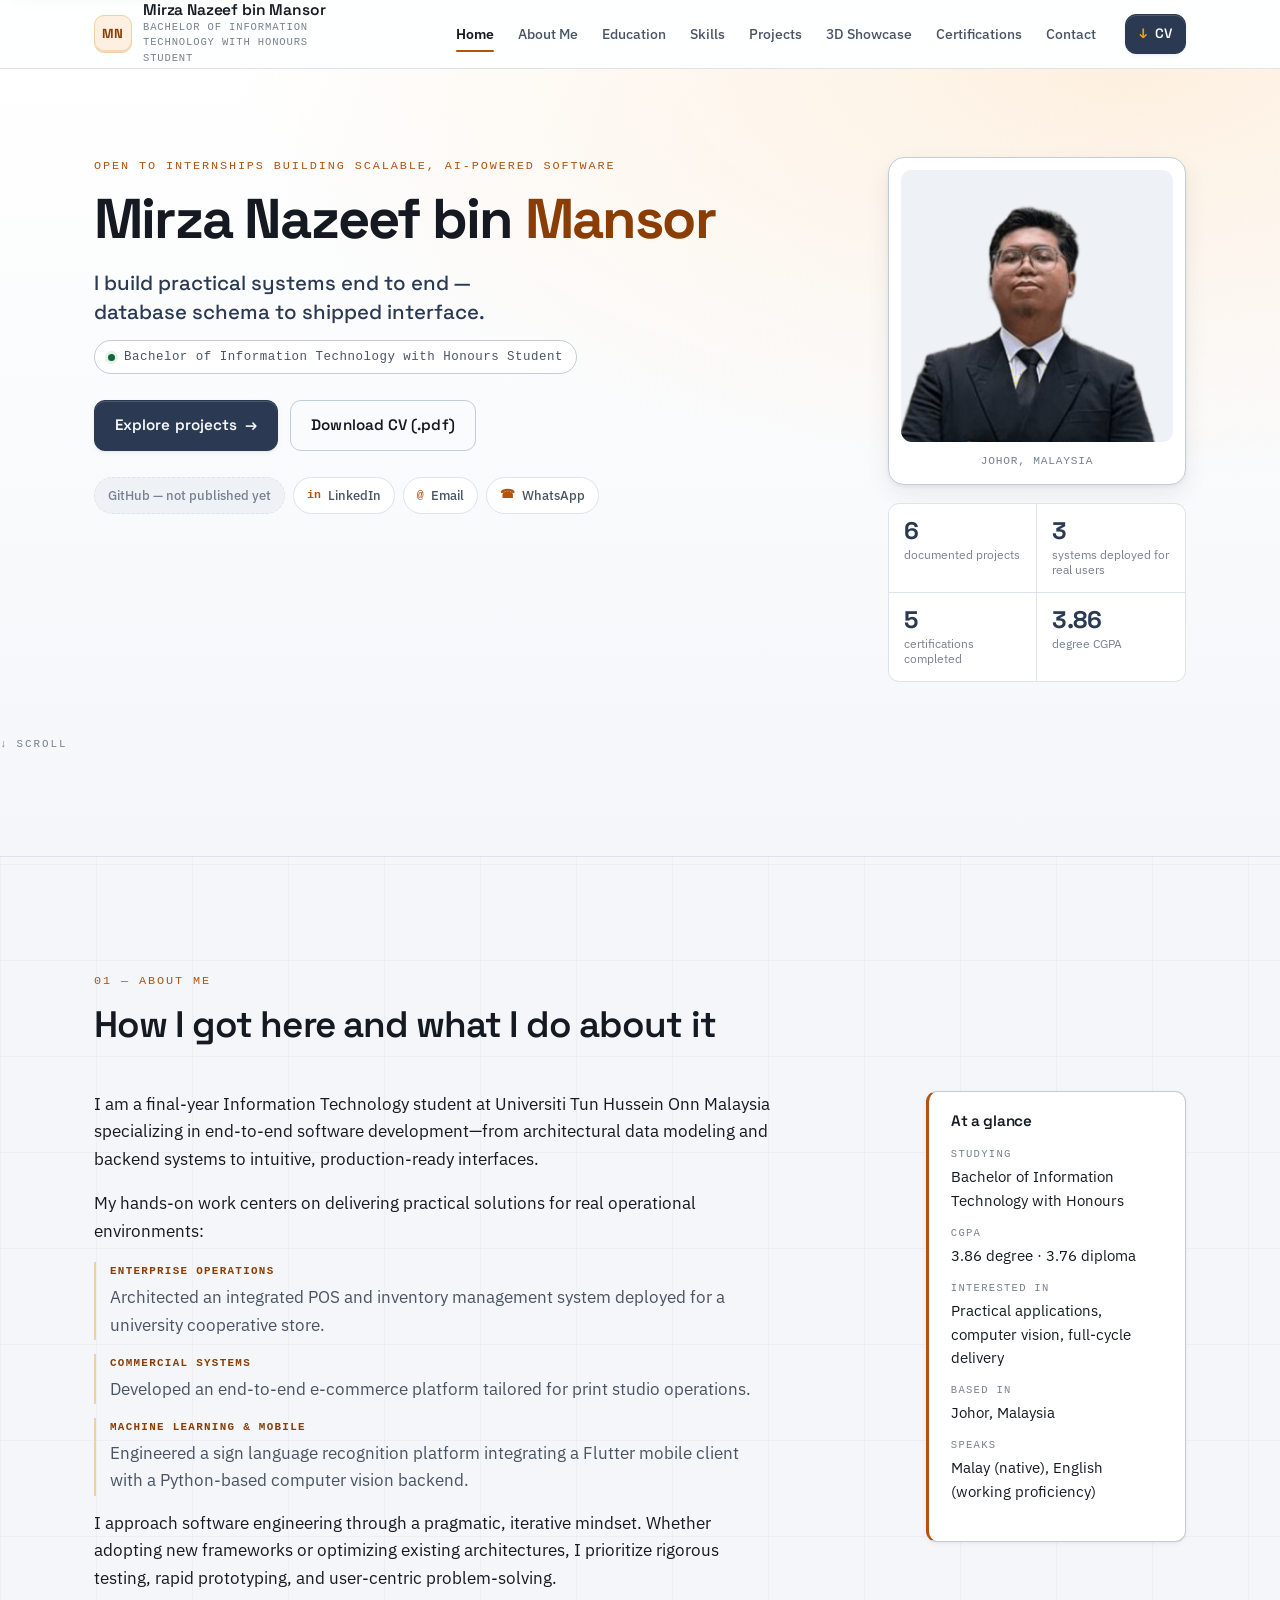
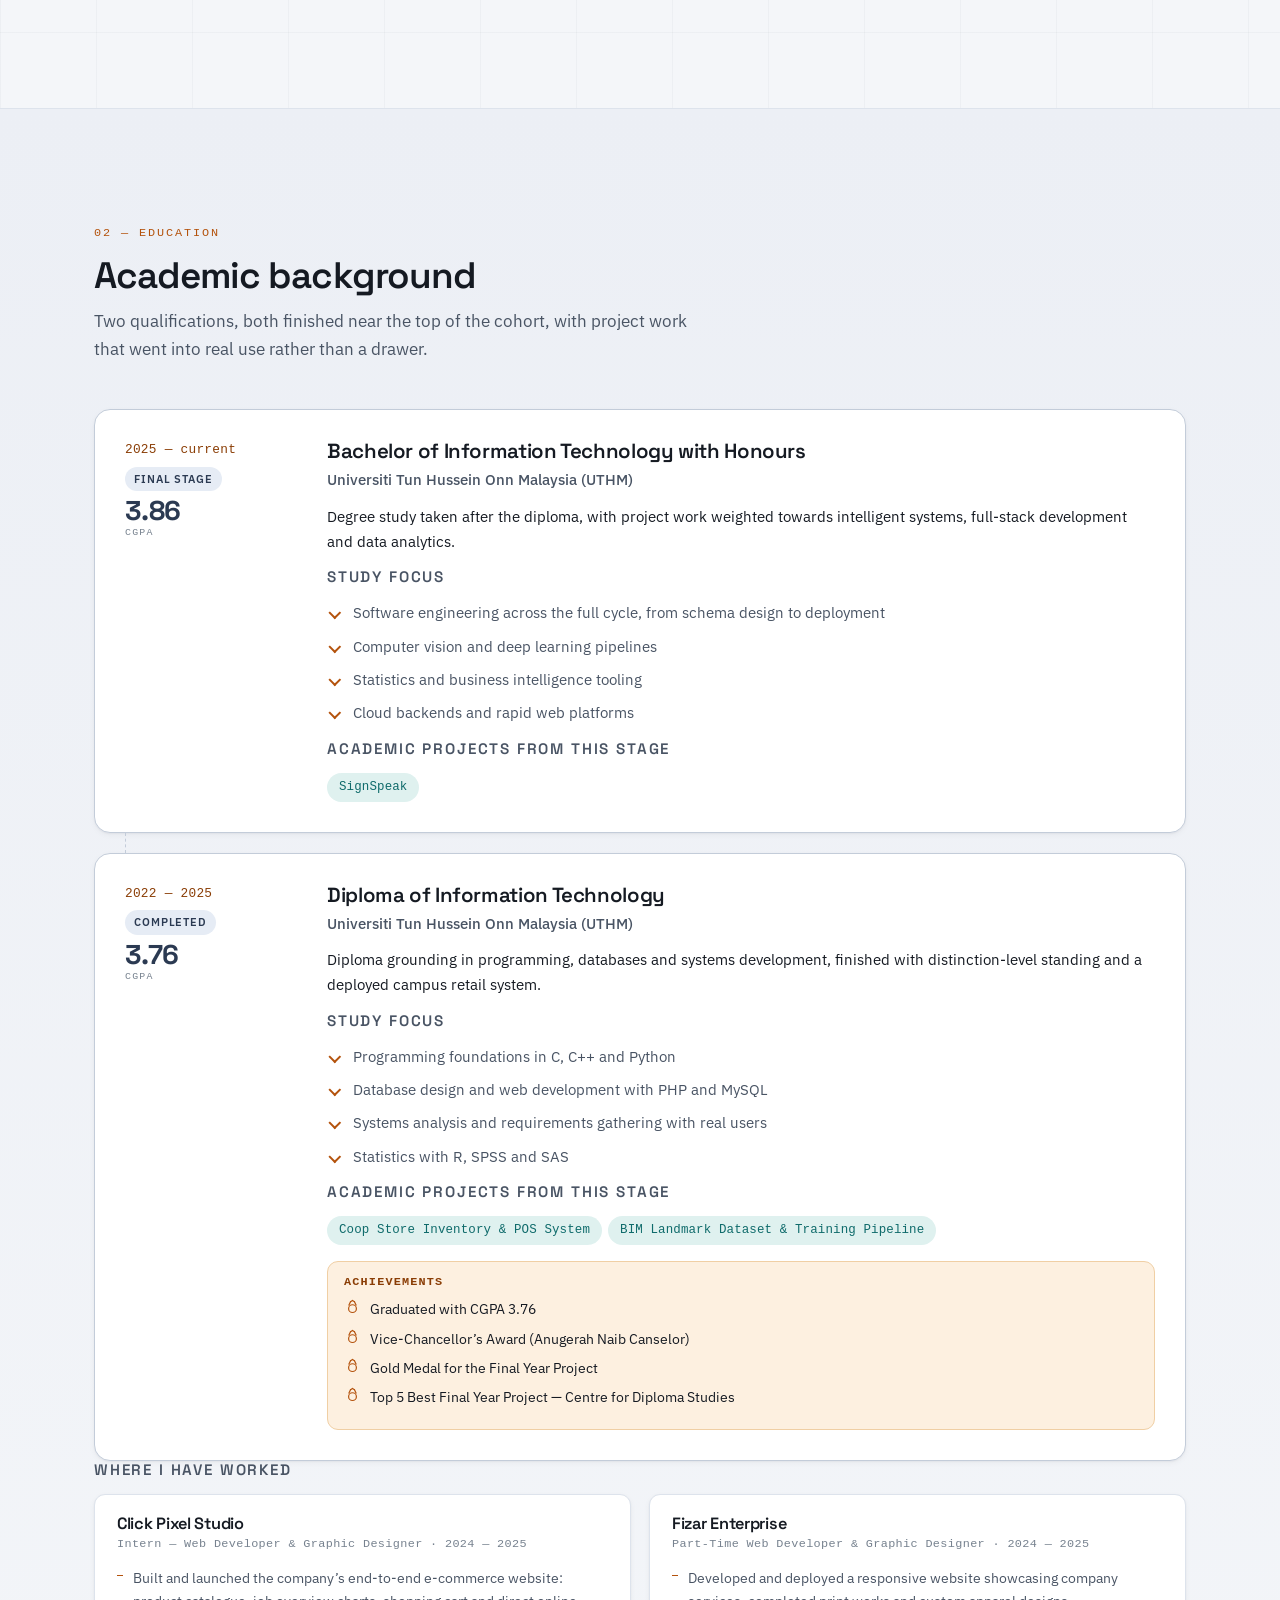
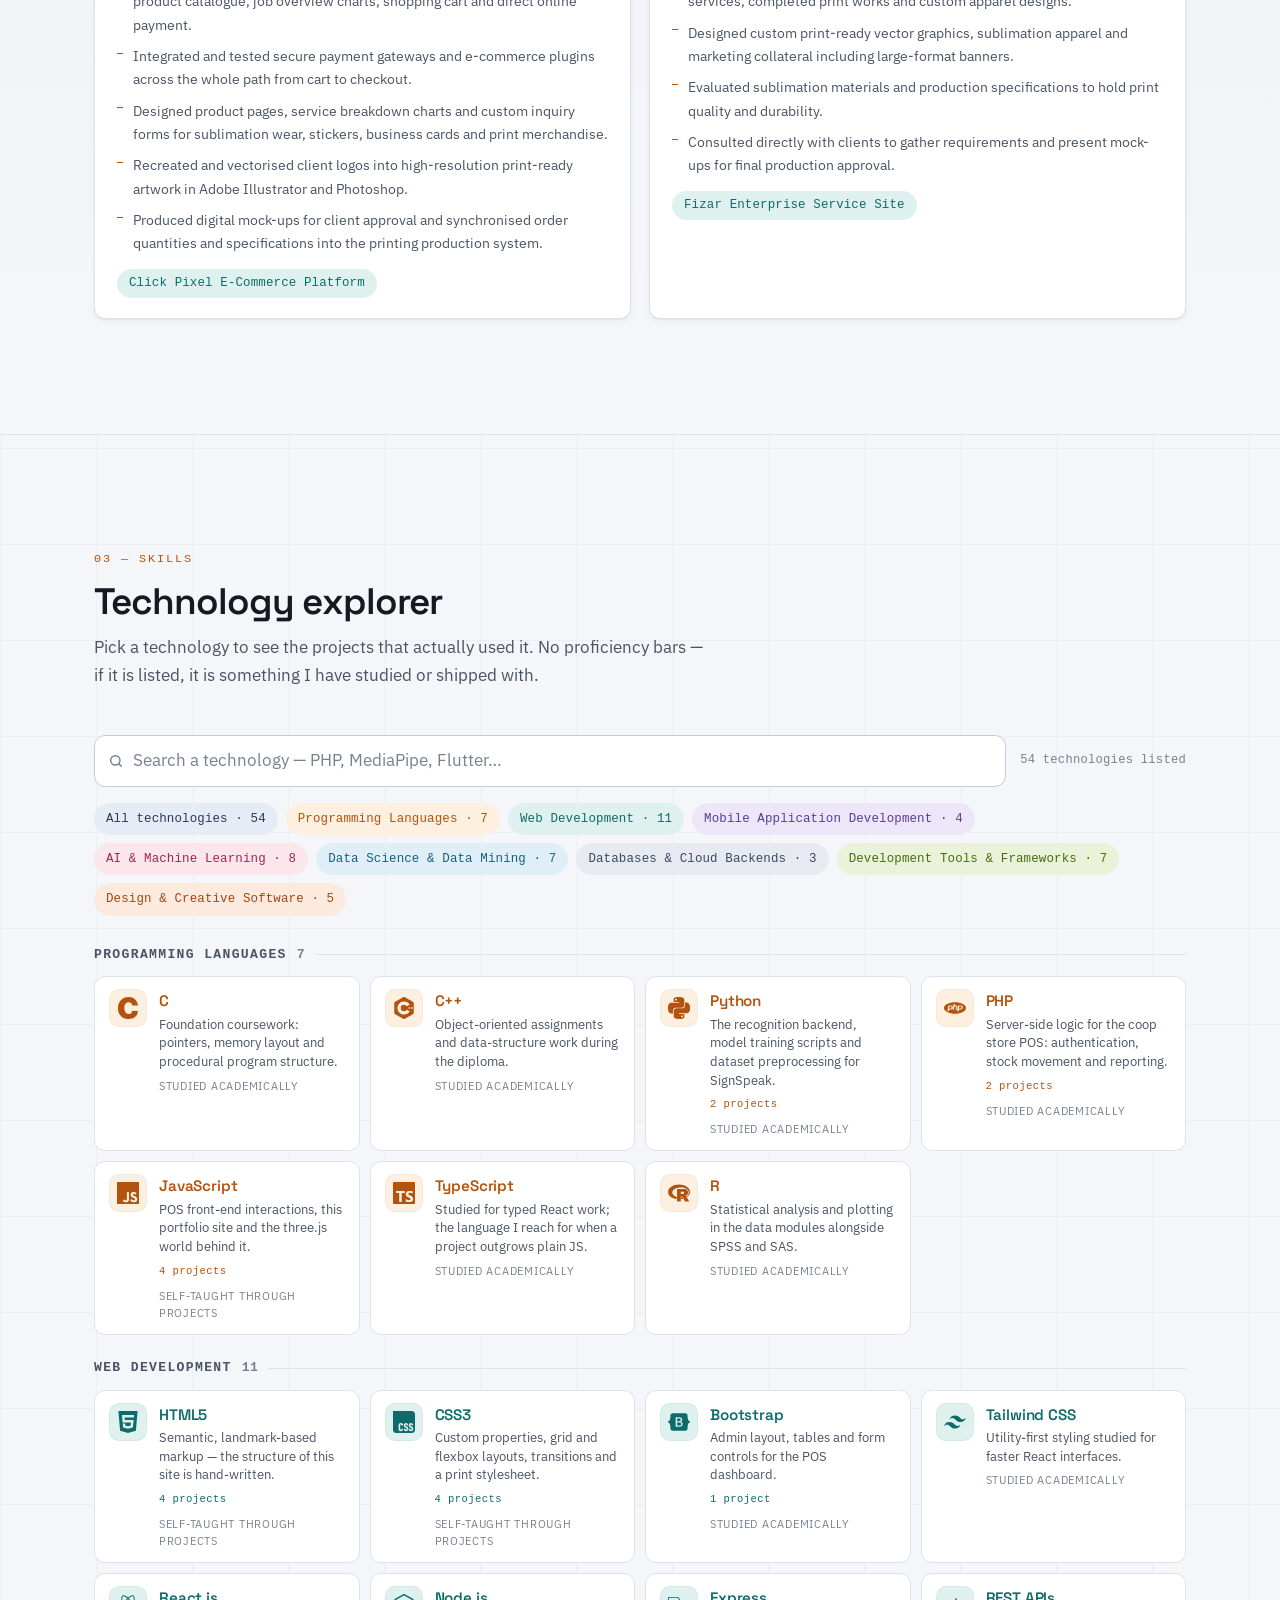
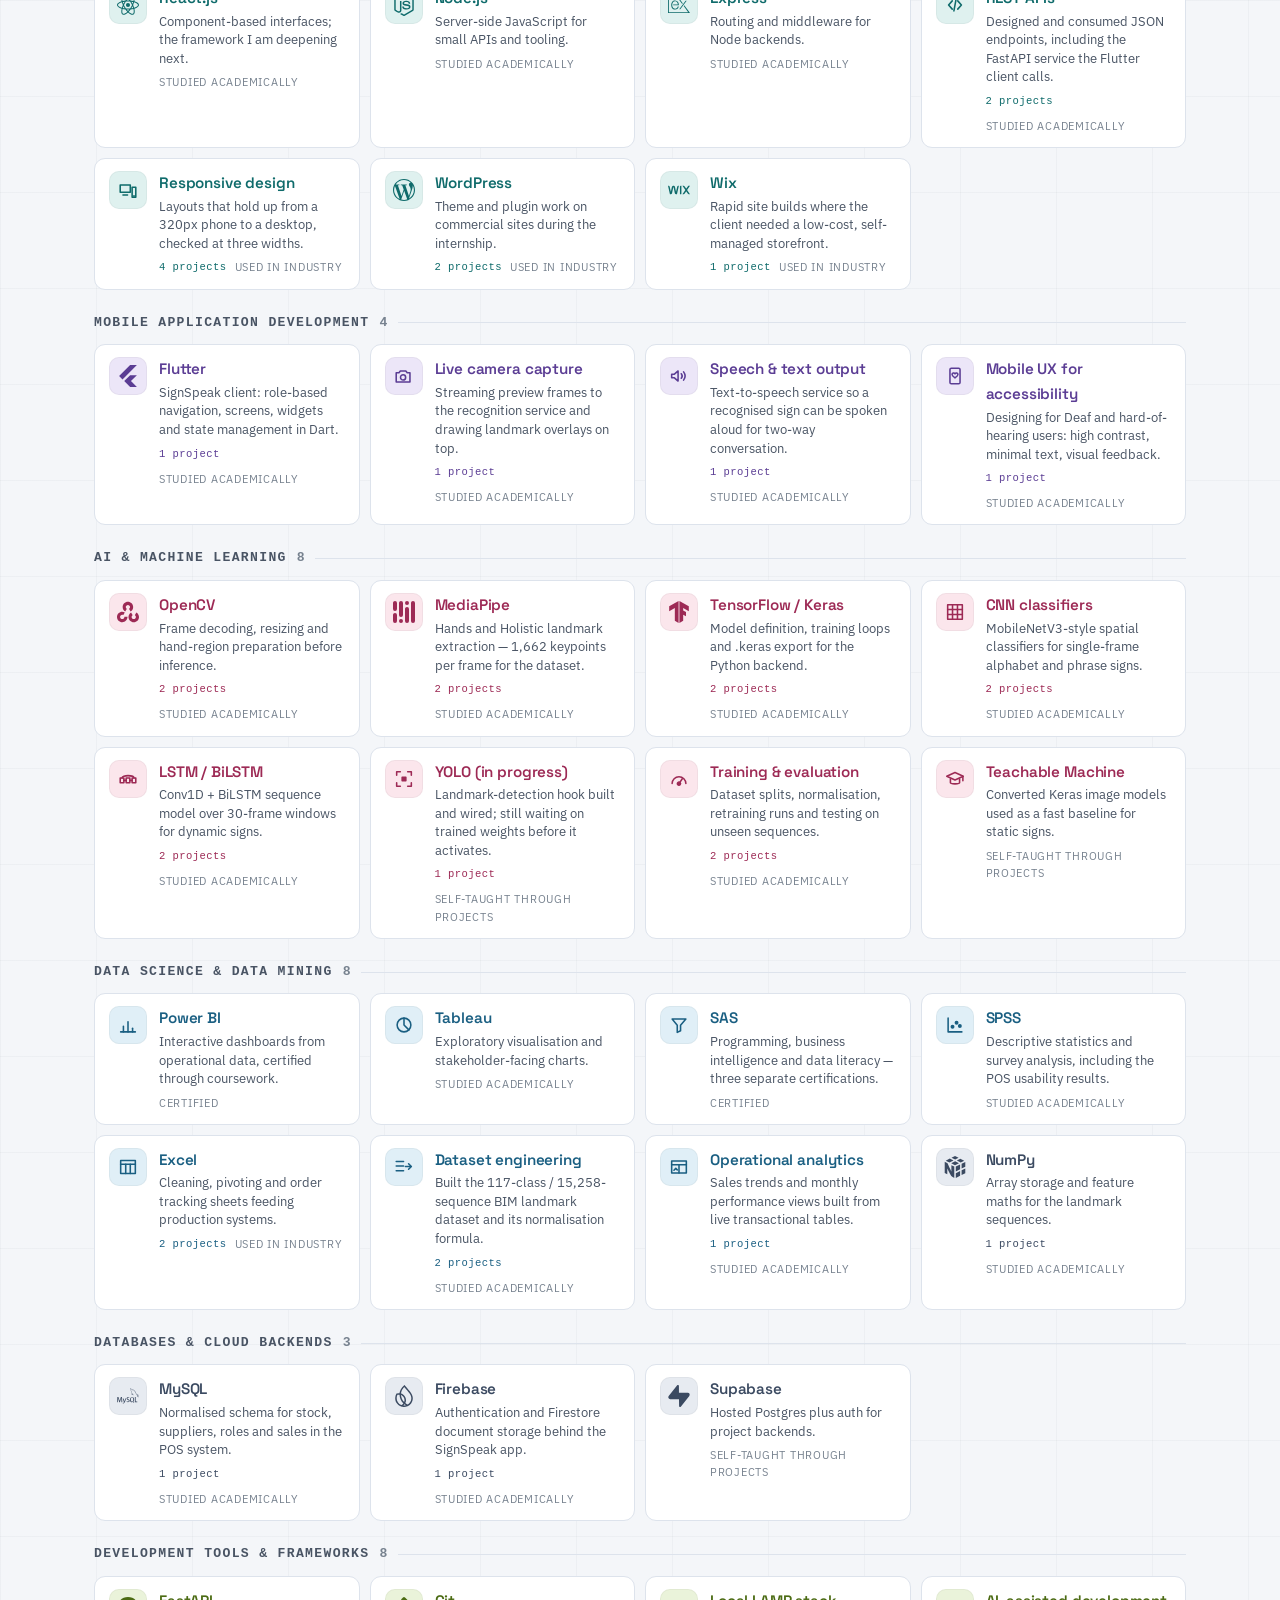
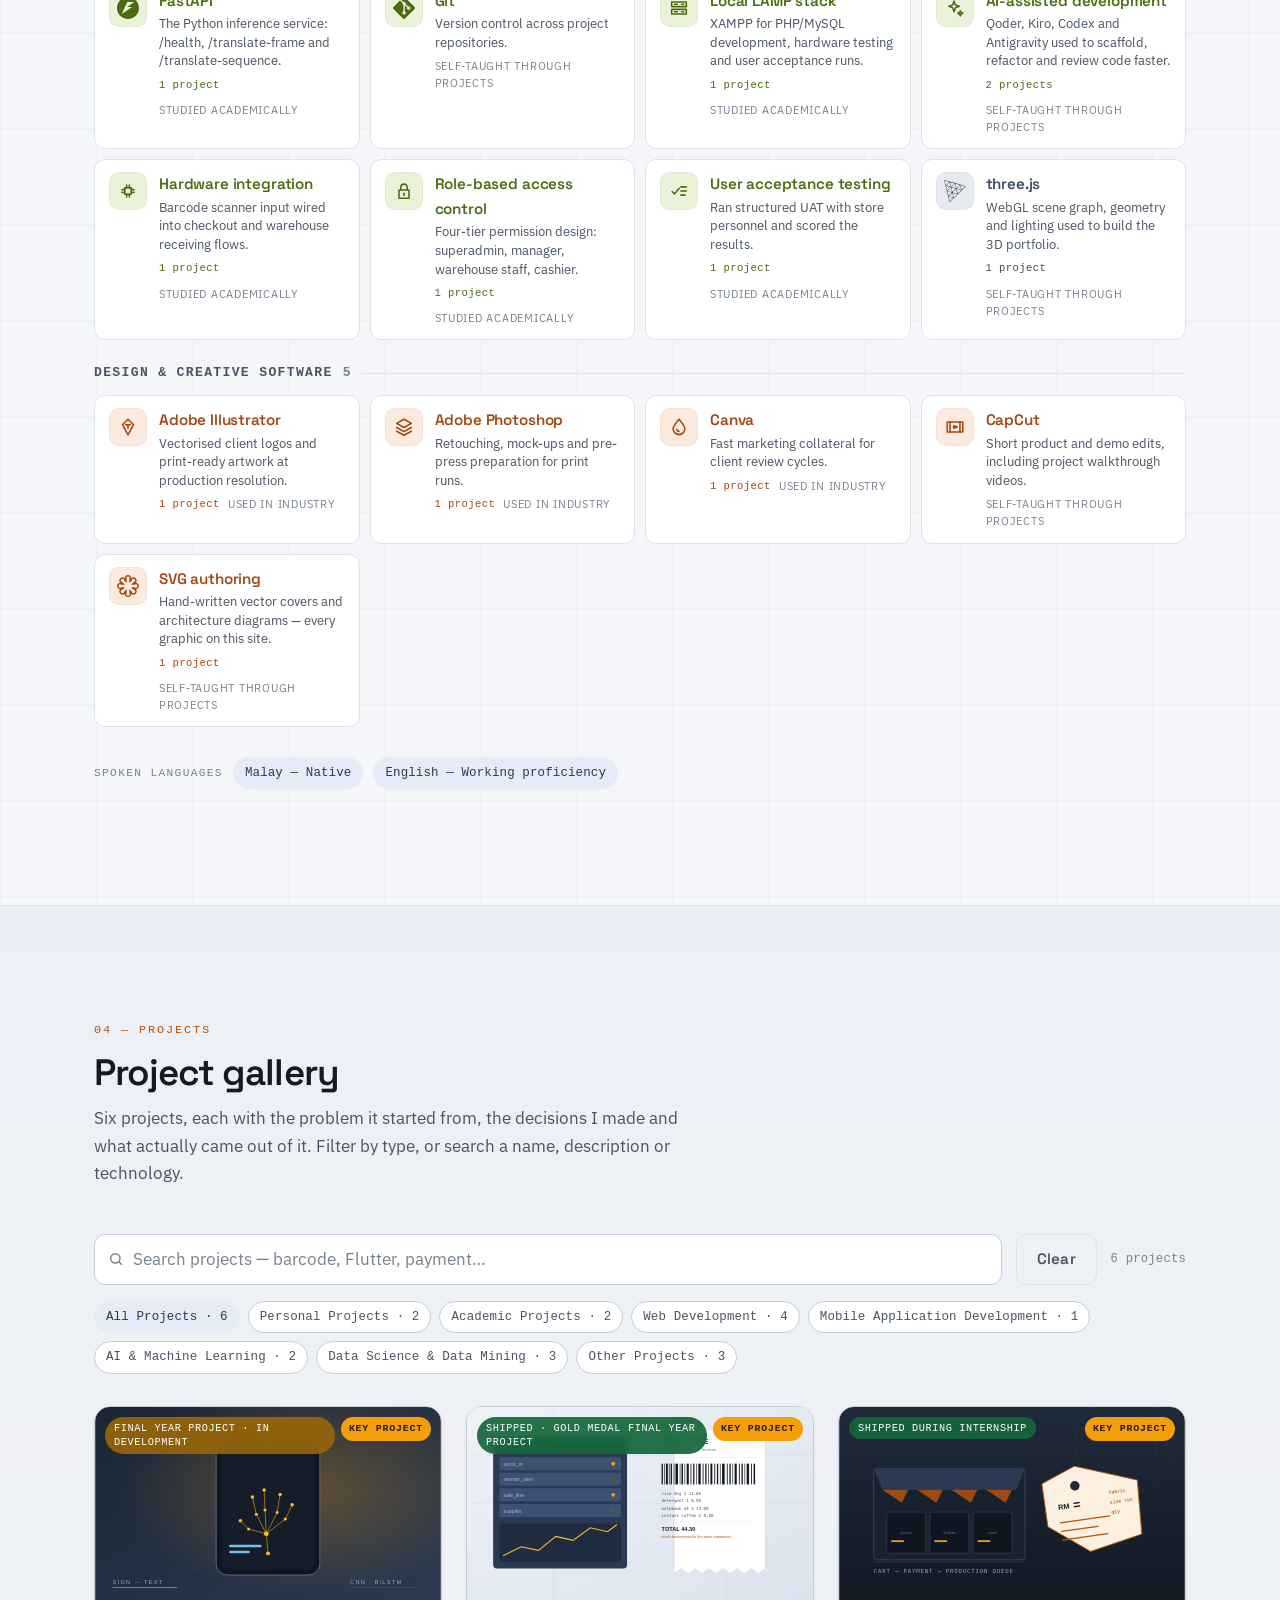
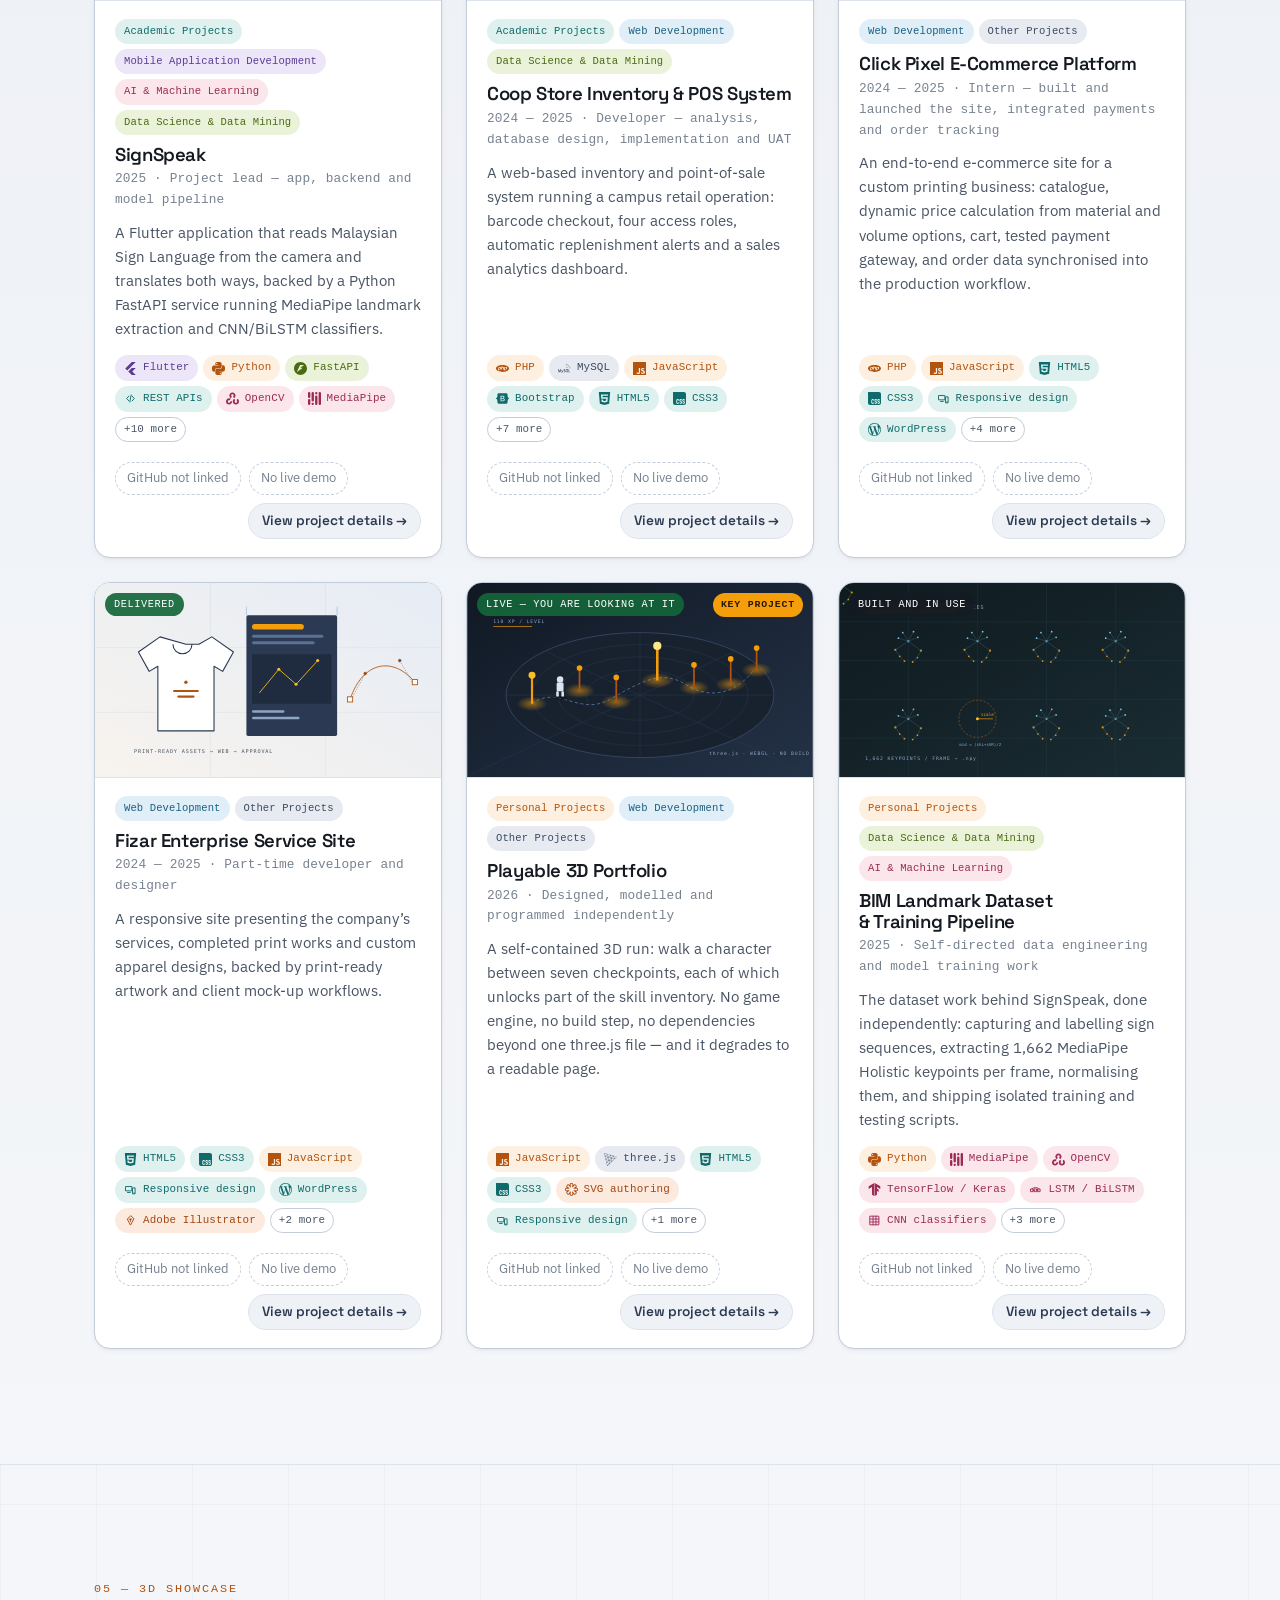
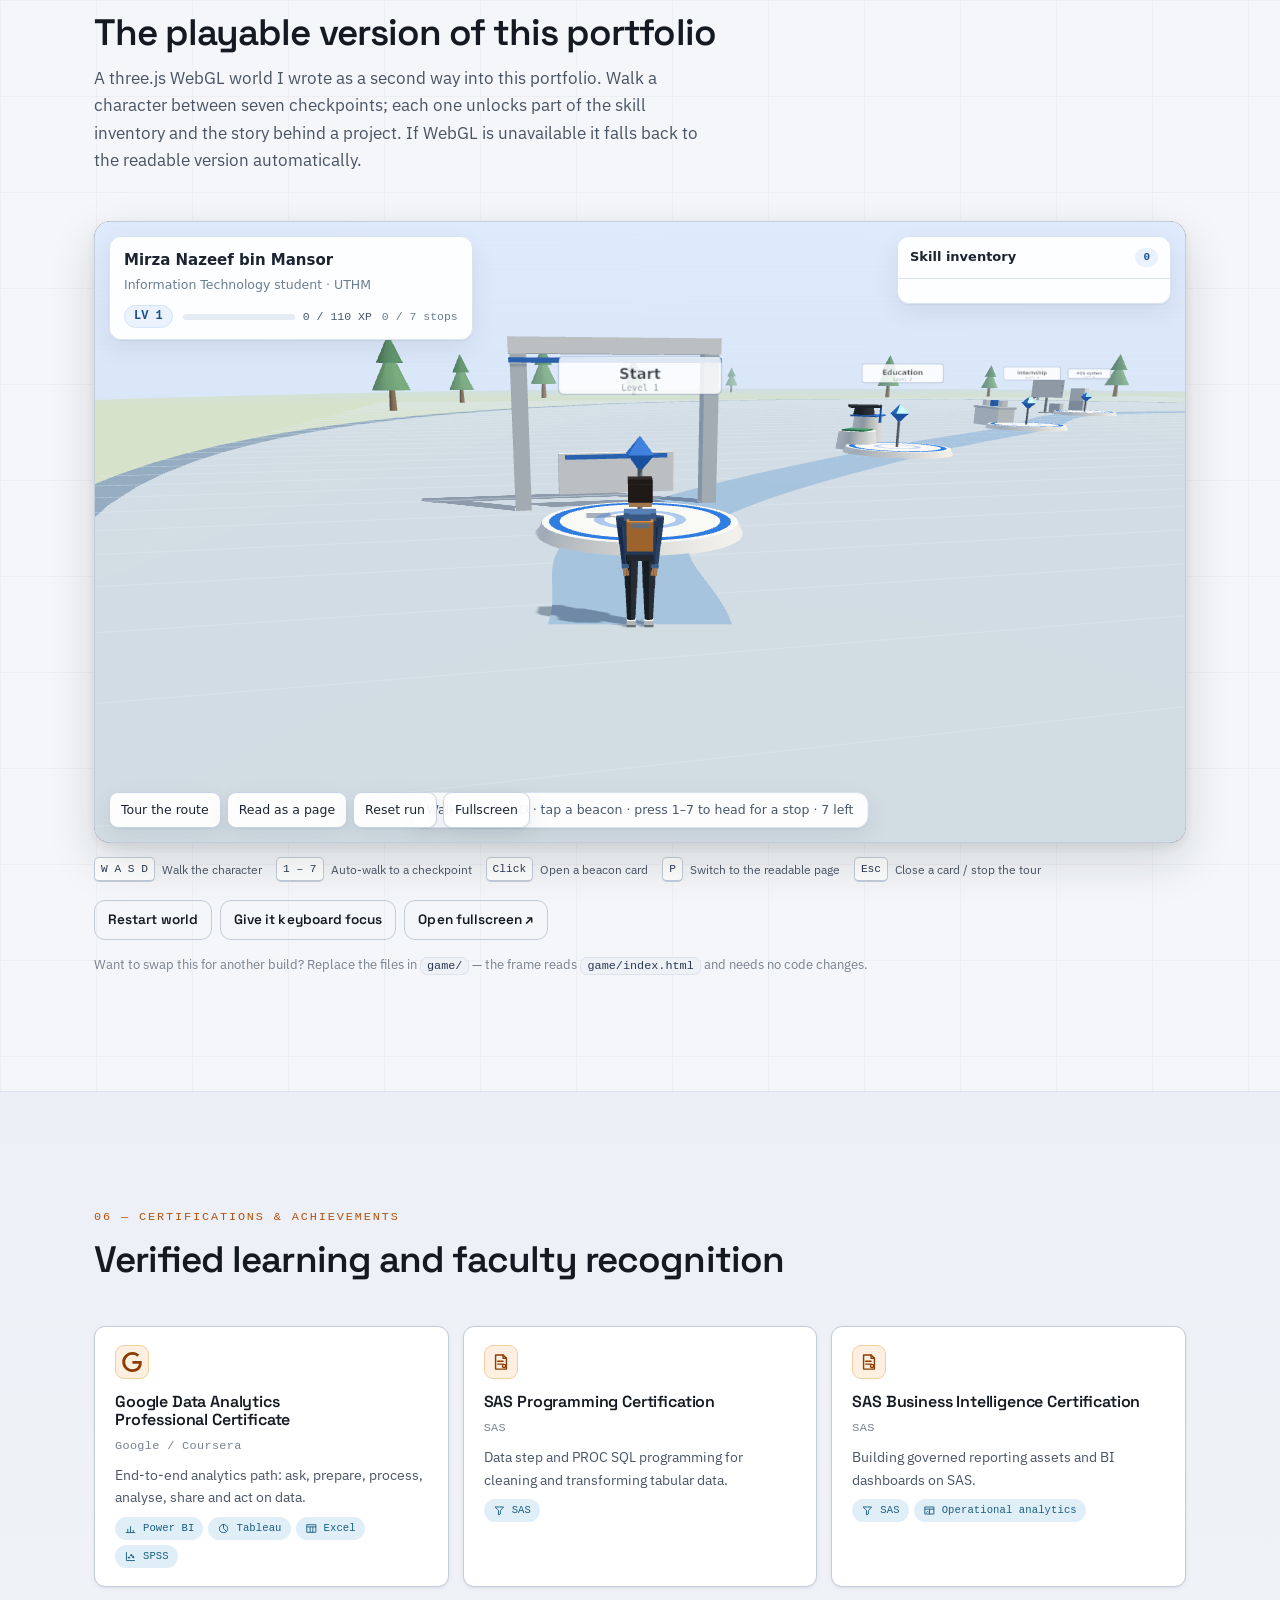
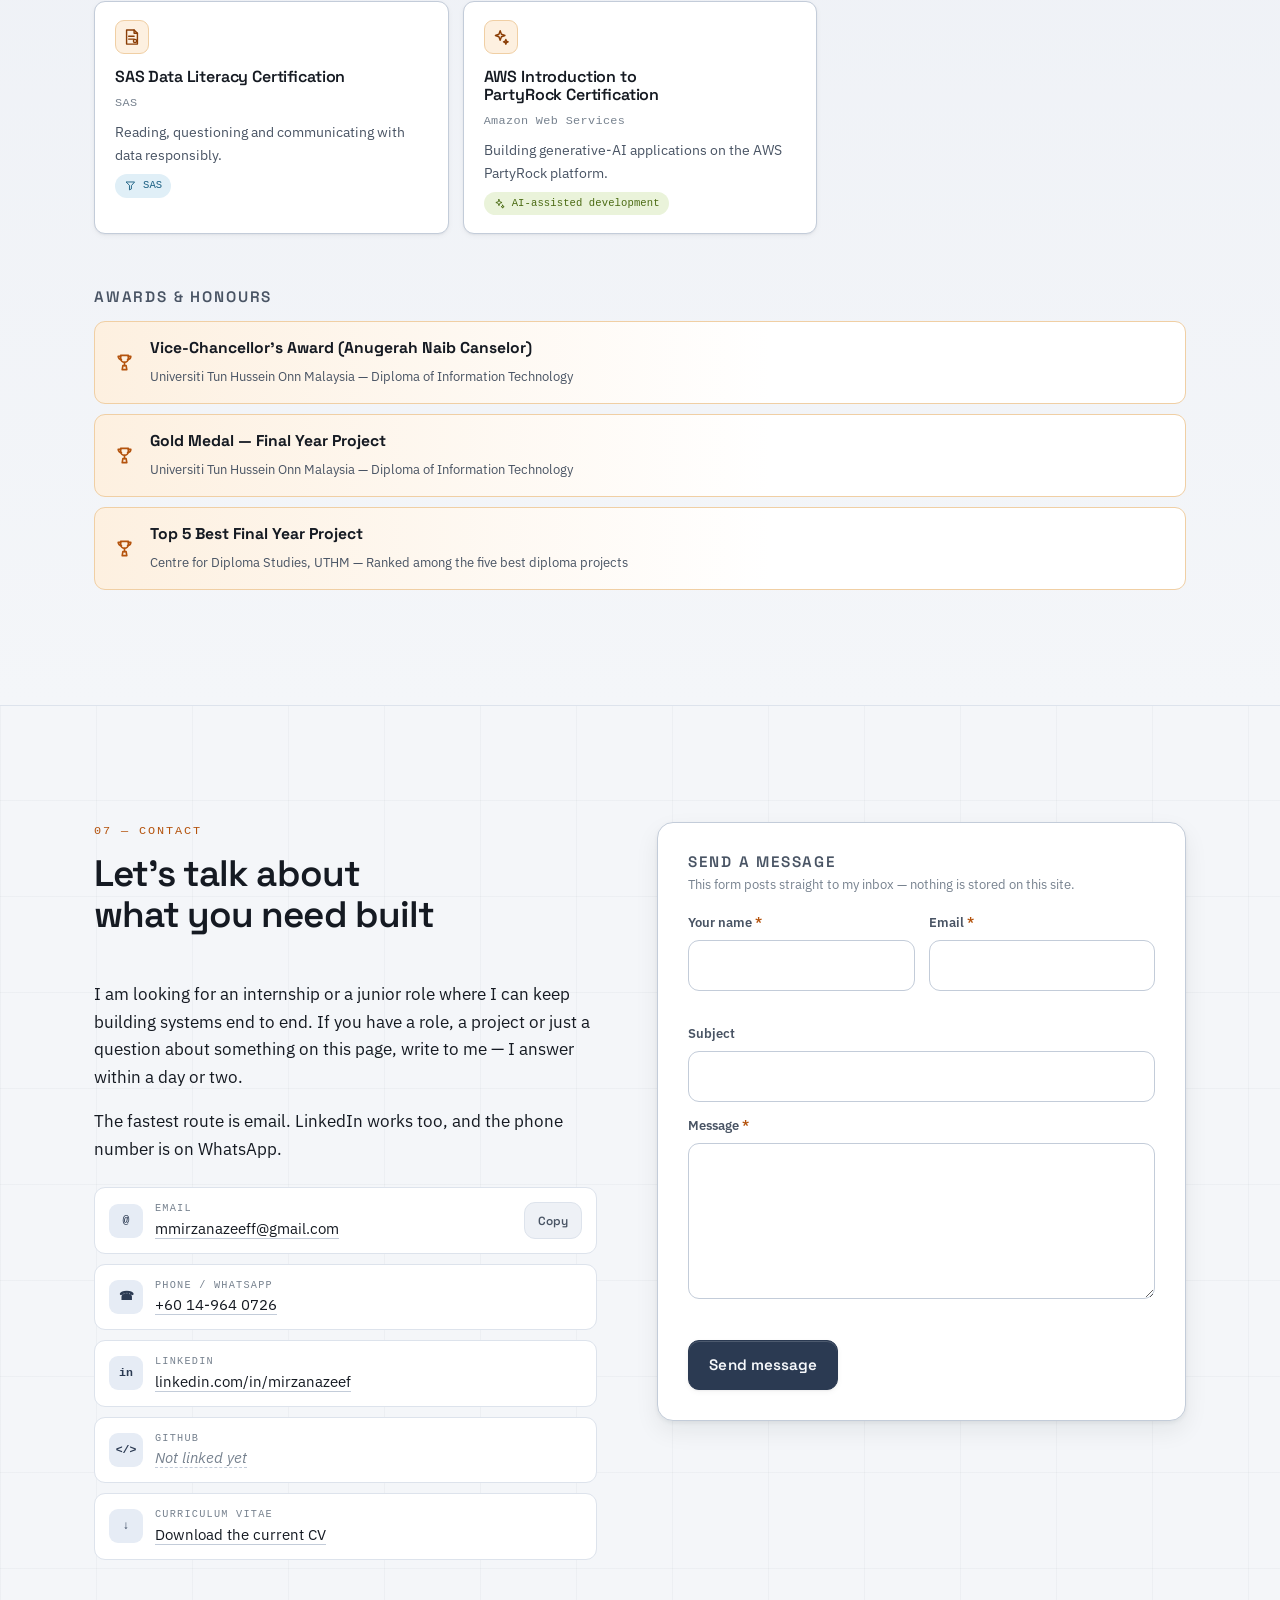
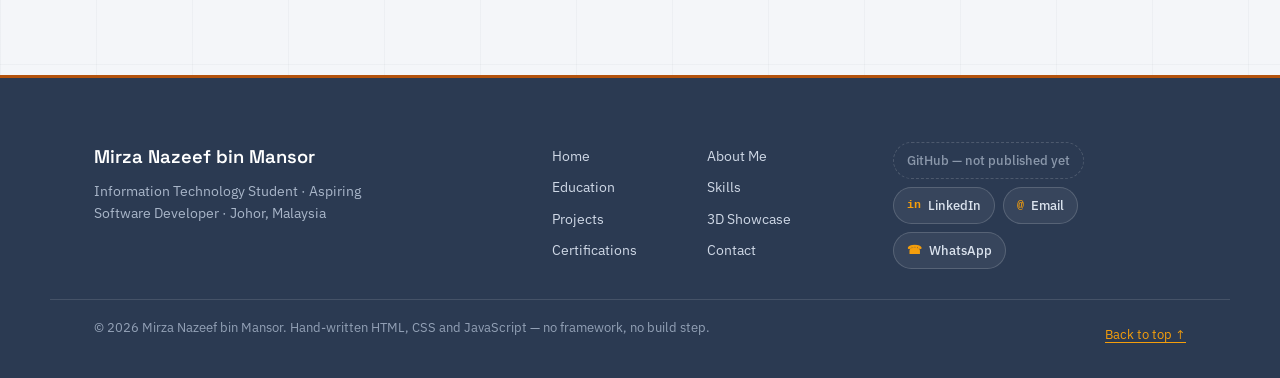
==== index.html @ 1ae918d1 "Add Vercel Web Analytics integration Installed and configured Vercel Web Analytics for this portfoli" ====
<!doctype html>
<html lang="en">
<head>
<meta charset="utf-8">
<meta name="viewport" content="width=device-width, initial-scale=1">
<title>Mirza Nazeef bin Mansor — Information Technology Student & Aspiring Developer</title>
<meta name="description" content="Portfolio of Mirza Nazeef bin Mansor, a final-stage Information Technology student at UTHM: sign language recognition app, campus point-of-sale system, e-commerce platform and dataset engineering work.">
<meta name="author" content="Mirza Nazeef bin Mansor">
<meta name="theme-color" content="#f5f6f8">
<meta property="og:type" content="profile">
<meta property="og:title" content="Mirza Nazeef bin Mansor — IT student and aspiring developer">
<meta property="og:description" content="Six documented projects across web, mobile, AI and data work, presented with the engineering decisions behind each one.">
<meta property="og:image" content="assets/covers/signspeak.svg">
<link rel="icon" href="assets/favicon.svg" type="image/svg+xml">
<link rel="preconnect" href="https://fonts.googleapis.com">
<link rel="preconnect" href="https://fonts.gstatic.com" crossorigin>
<link rel="stylesheet" href="https://fonts.googleapis.com/css2?family=Space+Grotesk:wght@500;600;700&family=IBM+Plex+Sans:wght@400;500;600&display=swap">
<link rel="stylesheet" href="css/base.css">
<link rel="stylesheet" href="css/layout.css">
<link rel="stylesheet" href="css/components.css">
<link rel="stylesheet" href="css/print.css" media="print">
<script type="application/ld+json">
{
  "@context": "https://schema.org",
  "@type": "Person",
  "name": "Mirza Nazeef bin Mansor",
  "jobTitle": "Information Technology Student",
  "email": "mailto:mmirzanazeeff@gmail.com",
  "url": "",
  "alumniOf": [
    { "@type": "CollegeOrUniversity", "name": "Universiti Tun Hussein Onn Malaysia" }
  ],
  "knowsAbout": ["Web development", "Computer vision", "Python", "PHP", "Data analytics", "Flutter"]
}
</script>
<script>
  window.va = window.va || function () { (window.vaq = window.vaq || []).push(arguments); };
</script>
<script defer src="/_vercel/insights/script.js"></script>
</head>
<body>
<a class="skip-link" href="#main">Skip to content</a>

<header class="site-header" id="site-header">
  <div class="wrap header-inner">
    <a class="brand" href="#home" aria-label="Mirza Nazeef bin Mansor — back to top">
      <span class="brand-mark" aria-hidden="true">MN</span>
      <span class="brand-text">
        <strong id="brand-name">Mirza Nazeef bin Mansor</strong>
        <small id="brand-role">Bachelor of Information Technology with Honours Student</small>
      </span>
    </a>

    <nav class="main-nav" id="main-nav" aria-label="Primary">
      <ul class="nav-list" id="nav-list"><!-- filled from js/content/site.config.js --></ul>
    </nav>

    <div class="header-actions">
      <a class="btn btn-primary btn-sm" id="nav-cv" href="assets/cv/Mirza-Nazeef-CV.pdf" download>
        <span class="btn-ico" aria-hidden="true">↓</span> CV
      </a>
      <button class="nav-toggle" id="nav-toggle" type="button" aria-expanded="false" aria-controls="main-nav">
        <span class="nav-toggle-bar" aria-hidden="true"></span>
        <span class="sr-only">Menu</span>
      </button>
    </div>
  </div>
</header>

<main id="main">

  <!-- ================================================================ hero -->
  <section class="hero section" id="home" aria-labelledby="hero-title">
    <div class="wrap hero-grid">
      <div class="hero-copy">
        <p class="eyebrow" id="hero-eyebrow"></p>
        <h1 id="hero-title"></h1>
        <p class="hero-tagline" id="hero-tagline"></p>
        <p class="hero-role" id="hero-role"></p>
        <div class="hero-actions">
          <a class="btn btn-primary" href="#projects" data-scroll>Explore projects <span aria-hidden="true">→</span></a>
          <a class="btn btn-ghost" id="hero-cv" href="#" download>Download CV</a>
        </div>
        <ul class="social-row" id="hero-social"></ul>
      </div>
      <div class="hero-aside">
        <figure class="portrait">
          <img id="hero-photo" src="assets/img/profile.png" alt="Portrait of Mirza Nazeef bin Mansor" width="284" height="282">
          <figcaption id="hero-location"></figcaption>
        </figure>
        <dl class="stat-strip" id="hero-stats"></dl>
      </div>
    </div>
    <p class="scroll-cue" aria-hidden="true"><span>↓</span> scroll</p>
  </section>

  <!-- =============================================================== about -->
  <section class="section" id="about" aria-labelledby="about-title">
    <div class="wrap">
      <header class="section-head">
        <p class="kicker">01 — About me</p>
        <h2 id="about-title">How I got here and what I do about it</h2>
      </header>
      <div class="about-grid">
        <div class="prose" id="about-body"></div>
        <aside class="panel" id="about-side"></aside>
      </div>
    </div>
  </section>

  <!-- =========================================================== education -->
  <section class="section section-alt" id="education" aria-labelledby="education-title">
    <div class="wrap">
      <header class="section-head">
        <p class="kicker">02 — Education</p>
        <h2 id="education-title">Academic background</h2>
        <p class="section-lede" id="education-lede"></p>
      </header>
      <div class="timeline" id="education-list"></div>
      <div class="exp-block">
        <h3 class="sub-title">Where I have worked</h3>
        <div class="exp-grid" id="experience-list"></div>
      </div>
    </div>
  </section>

  <!-- ============================================================== skills -->
  <section class="section" id="skills" aria-labelledby="skills-title">
    <div class="wrap">
      <header class="section-head">
        <p class="kicker">03 — Skills</p>
        <h2 id="skills-title">Technology explorer</h2>
        <p class="section-lede">
          Pick a technology to see the projects that actually used it. No proficiency bars —
          if it is listed, it is something I have studied or shipped with.
        </p>
      </header>

      <div class="toolbar" role="search">
        <label class="field-grow">
          <span class="sr-only">Search technologies</span>
          <input type="search" id="skill-search" class="input" placeholder="Search a technology — PHP, MediaPipe, Flutter…" autocomplete="off">
        </label>
        <p class="result-count" id="skill-count" role="status" aria-live="polite"></p>
      </div>

      <div class="chip-row" id="skill-filters" role="group" aria-label="Filter technologies by category"></div>
      <div class="skill-groups" id="skill-groups"></div>

      <div class="tech-detail" id="tech-detail" hidden aria-live="polite"></div>

      <div class="spoken-langs" id="spoken-langs"></div>
    </div>
  </section>

  <!-- ============================================================ projects -->
  <section class="section section-alt" id="projects" aria-labelledby="projects-title">
    <div class="wrap">
      <header class="section-head">
        <p class="kicker">04 — Projects</p>
        <h2 id="projects-title">Project gallery</h2>
        <p class="section-lede">
          Six projects, each with the problem it started from, the decisions I made and what
          actually came out of it. Filter by type, or search a name, description or technology.
        </p>
      </header>

      <div class="toolbar" role="search">
        <label class="field-grow">
          <span class="sr-only">Search projects by name, description or technology</span>
          <input type="search" id="project-search" class="input" placeholder="Search projects — barcode, Flutter, payment…" autocomplete="off">
        </label>
        <button type="button" class="btn btn-quiet" id="project-reset">Clear</button>
        <p class="result-count" id="project-count" role="status" aria-live="polite"></p>
      </div>

      <div class="chip-row" id="project-filters" role="group" aria-label="Filter projects by category"></div>

      <div class="project-grid" id="project-grid"></div>
      <div class="empty-state" id="project-empty" hidden>
        <p class="empty-mark" aria-hidden="true">⌕</p>
        <h3>No projects match that</h3>
        <p id="project-empty-msg"></p>
        <button type="button" class="btn btn-ghost" id="project-empty-reset">Reset filters</button>
      </div>
    </div>
  </section>

  <!-- ============================================================ showcase -->
  <section class="section" id="showcase" aria-labelledby="showcase-title">
    <div class="wrap">
      <header class="section-head">
        <p class="kicker">05 — 3D showcase</p>
        <h2 id="showcase-title">The playable version of this portfolio</h2>
        <p class="section-lede" id="showcase-lede"></p>
      </header>

      <div class="showcase-frame" id="showcase-frame">
        <div class="showcase-poster" id="showcase-poster">
          <p class="poster-title">3D portfolio world</p>
          <p class="poster-copy">WebGL scene, seven checkpoints, keyboard and touch controls.</p>
          <button type="button" class="btn btn-primary" id="showcase-load">Load the 3D world</button>
          <p class="poster-note" id="showcase-note">Loads on demand — it asks your GPU to work.</p>
        </div>
        <iframe id="showcase-frame-el" title="Playable 3D portfolio" loading="lazy"
                allow="fullscreen" hidden></iframe>
      </div>

      <div class="showcase-bar">
        <div class="key-legend" id="showcase-controls"></div>
        <div class="showcase-actions">
          <button type="button" class="btn btn-ghost btn-sm" id="showcase-reload">Restart world</button>
          <button type="button" class="btn btn-ghost btn-sm" id="showcase-focus">Give it keyboard focus</button>
          <a class="btn btn-ghost btn-sm" id="showcase-open" href="game/index.html" target="_blank" rel="noopener">Open fullscreen ↗</a>
        </div>
      </div>
      <p class="showcase-hint">
        Want to swap this for another build? Replace the files in <code>game/</code> — the frame
        reads <code>game/index.html</code> and needs no code changes.
      </p>
    </div>
  </section>

  <!-- ====================================================== certifications -->
  <section class="section section-alt" id="certifications" aria-labelledby="certifications-title">
    <div class="wrap">
      <header class="section-head">
        <p class="kicker">06 — Certifications &amp; achievements</p>
        <h2 id="certifications-title">Verified learning and faculty recognition</h2>
      </header>
      <div class="cert-grid" id="cert-list"></div>
      <div class="award-block">
        <h3 class="sub-title">Awards &amp; honours</h3>
        <ul class="award-list" id="award-list"></ul>
      </div>
    </div>
  </section>

  <!-- ============================================================= contact -->
  <section class="section" id="contact" aria-labelledby="contact-title">
    <div class="wrap contact-grid">
      <div>
        <header class="section-head">
          <p class="kicker">07 — Contact</p>
          <h2 id="contact-title">Let’s talk about what you need built</h2>
        </header>
        <div class="prose" id="contact-copy"></div>
        <ul class="contact-list" id="contact-list"></ul>
      </div>
      <div class="contact-form-wrap">
        <form id="contact-form" class="contact-form" novalidate>
          <h3 class="sub-title">Send a message</h3>
          <p class="form-note" id="form-note"></p>
          <div class="hp-field" aria-hidden="true">
            <label>Leave this field empty<input type="text" name="_honey" tabindex="-1" autocomplete="off"></label>
          </div>
          <div class="form-row">
            <label class="form-field">
              <span class="form-label">Your name <span class="req" aria-hidden="true">*</span></span>
              <input class="input" type="text" name="name" id="cf-name" required aria-required="true"
                     autocomplete="name" aria-describedby="err-name" minlength="2">
              <span class="form-error" id="err-name" role="alert"></span>
            </label>
            <label class="form-field">
              <span class="form-label">Email <span class="req" aria-hidden="true">*</span></span>
              <input class="input" type="email" name="email" id="cf-email" required aria-required="true"
                     autocomplete="email" aria-describedby="err-email">
              <span class="form-error" id="err-email" role="alert"></span>
            </label>
          </div>
          <label class="form-field">
            <span class="form-label">Subject</span>
            <input class="input" type="text" name="subject" id="cf-subject" maxlength="140">
          </label>
          <label class="form-field">
            <span class="form-label">Message <span class="req" aria-hidden="true">*</span></span>
            <textarea class="input" name="message" id="cf-message" required aria-required="true"
                      rows="5" minlength="10" aria-describedby="err-message"></textarea>
            <span class="form-error" id="err-message" role="alert"></span>
          </label>
          <div class="form-foot">
            <button type="submit" class="btn btn-primary" id="cf-submit">Send message</button>
            <p class="form-status" id="form-status" role="status" aria-live="polite"></p>
          </div>
        </form>
      </div>
    </div>
  </section>
</main>

<footer class="site-footer">
  <div class="wrap footer-grid">
    <div class="footer-id">
      <p class="footer-name" id="footer-name"></p>
      <p class="footer-copy" id="footer-copy"></p>
    </div>
    <nav class="footer-nav" aria-label="Footer">
      <ul id="footer-links"></ul>
    </nav>
    <ul class="social-row" id="footer-social"></ul>
  </div>
  <div class="wrap footer-meta">
    <p id="footer-built"></p>
    <button type="button" class="link-btn" id="back-to-top">Back to top ↑</button>
  </div>
</footer>

<!-- project detail dialog -->
<div class="modal-root" id="project-modal" hidden>
  <div class="modal-backdrop" data-close></div>
  <div class="modal-shell" role="dialog" aria-modal="true" aria-labelledby="modal-title" tabindex="-1">
    <header class="modal-head">
      <p class="modal-kicker" id="modal-kicker"></p>
      <h2 id="modal-title"></h2>
      <p class="modal-sub" id="modal-sub"></p>
      <button type="button" class="modal-close" data-close aria-label="Close project details">✕</button>
    </header>
    <div class="modal-body" id="modal-body"></div>
    <footer class="modal-foot">
      <button type="button" class="btn btn-quiet btn-sm" id="modal-prev">← Previous</button>
      <button type="button" class="btn btn-quiet btn-sm" id="modal-next">Next →</button>
      <button type="button" class="btn btn-ghost btn-sm" data-close>Close</button>
    </footer>
  </div>
</div>

<!-- screenshot / diagram lightbox -->
<div class="lightbox" id="lightbox" hidden>
  <div class="lightbox-backdrop" data-close></div>
  <figure class="lightbox-figure">
    <img id="lightbox-img" src="" alt="">
    <figcaption id="lightbox-caption"></figcaption>
    <div class="lightbox-bar">
      <button type="button" class="btn btn-ghost btn-sm" id="lightbox-prev" aria-label="Previous image">←</button>
      <span id="lightbox-index"></span>
      <button type="button" class="btn btn-ghost btn-sm" id="lightbox-next" aria-label="Next image">→</button>
      <button type="button" class="btn btn-quiet btn-sm" data-close>Close (Esc)</button>
    </div>
  </figure>
</div>

<div class="edit-banner" id="edit-banner" hidden>
  <strong>Editing view</strong> — the notes below are only visible with <code>?edit=1</code> in the URL.
  <div id="edit-notes"></div>
</div>

<noscript>
  <div class="noscript-note">
    This portfolio renders its project and skills data with JavaScript. The CV download and the
    <a href="game/index.html">readable version of the 3D showcase</a> both work without it.
    Email: <a href="mailto:mmirzanazeeff@gmail.com">mmirzanazeeff@gmail.com</a>
  </div>
</noscript>

<script src="js/content/site.config.js"></script>
<script src="js/content/skills.data.js"></script>
<script src="js/content/projects.data.js"></script>
<script src="js/modules/util.js"></script>
<script src="js/modules/icons.brand.js"></script>
<script src="js/modules/icons.js"></script>
<script src="js/modules/nav.js"></script>
<script src="js/modules/projects.js"></script>
<script src="js/modules/skills.js"></script>
<script src="js/modules/showcase.js"></script>
<script src="js/modules/contact.js"></script>
<script src="js/main.js"></script>
</body>
</html>
---- css/base.css ----
/* ===========================================================================
   base.css — design tokens, reset, typography, primitives
   Identity: slate ink on a cool paper canvas, one amber accent, editorial
   spacing. Deliberately unlike either reference site (no centered template
   hero, no purple gradient, no card-with-huge-radius look).
   ========================================================================= */

:root {
  /* surfaces */
  --canvas: #f4f6f9;
  --canvas-deep: #eceff5;
  --surface: #ffffff;
  --surface-2: #eef1f6;
  --surface-3: #e2e7f0;

  /* ink */
  --ink: #151a22;
  --ink-2: #495464;
  --ink-3: #77828f;
  --ink-inv: #f7f9fc;

  /* lines */
  --line: #dde3ec;
  --line-2: #c3ccd9;

  /* accent — amber, darkened so text keeps AA contrast on paper */
  --accent: #b4530d;
  --accent-bright: #f59e0b;
  --accent-deep: #8a3d05;
  --accent-soft: #fdf0e0;
  --accent-line: #f0cfa4;

  /* structural slate */
  --slate: #2b3a52;
  --slate-2: #405473;
  --slate-soft: #e6ecf5;

  /* status */
  --ok: #14663a;
  --ok-soft: #e2f3e8;
  --bad: #a91f1f;
  --bad-soft: #fbe9e9;
  --warn: #97650a;

  /* category hues (chip + tile accents) */
  --cat-amber: #b4530d;   --cat-amber-bg: #fdf0e0;
  --cat-teal: #0f6b6b;    --cat-teal-bg: #dff1ef;
  --cat-violet: #5b3d94;  --cat-violet-bg: #ece6f8;
  --cat-rose: #9d2a55;    --cat-rose-bg: #fbe6ec;
  --cat-cyan: #1a5f82;    --cat-cyan-bg: #e0eff7;
  --cat-slate: #3b4a61;   --cat-slate-bg: #e7ebf1;
  --cat-lime: #4b6b13;    --cat-lime-bg: #eaf3da;
  --cat-orange: #a4470f;  --cat-orange-bg: #fceadf;

  /* type */
  --font-display: "Space Grotesk", "Segoe UI Semibold", "Trebuchet MS", system-ui, sans-serif;
  --font-body: "IBM Plex Sans", "Segoe UI", system-ui, -apple-system, sans-serif;
  --font-mono: "IBM Plex Mono", "Cascadia Mono", Consolas, monospace;

  /* rhythm */
  --wrap: 1180px;
  --gutter: clamp(18px, 4vw, 44px);
  --section-gap: clamp(64px, 9vw, 116px);

  /* shape */
  --r-sm: 7px;
  --r: 11px;
  --r-lg: 16px;
  --r-pill: 999px;

  /* elevation — slate-tinted so it never looks muddy on paper */
  --sh-1: 0 1px 2px rgba(21, 26, 34, .05), 0 2px 6px rgba(21, 26, 34, .04);
  --sh-2: 0 2px 4px rgba(21, 26, 34, .06), 0 10px 24px rgba(21, 26, 34, .07);
  --sh-3: 0 18px 48px rgba(21, 26, 34, .14), 0 4px 12px rgba(21, 26, 34, .08);

  --header-h: 68px;
  --ease: cubic-bezier(.22, .68, .32, 1);
}

/* ------------------------------------------------------------------ reset */
*, *::before, *::after { box-sizing: border-box; }
html { -webkit-text-size-adjust: 100%; scroll-behavior: smooth; }
body {
  margin: 0;
  background: var(--canvas);
  color: var(--ink);
  font-family: var(--font-body);
  font-size: clamp(15.5px, .55vw + 14px, 17px);
  line-height: 1.62;
  font-feature-settings: "kern" 1, "liga" 1;
  -webkit-font-smoothing: antialiased;
  overflow-x: hidden;
}
img, svg, iframe { display: block; max-width: 100%; }
img { height: auto; }
button, input, textarea, select { font: inherit; color: inherit; }
p { margin: 0 0 1em; }
ul, ol { margin: 0; padding: 0; }
li { list-style: none; }
hr { border: 0; border-top: 1px solid var(--line); margin: 28px 0; }
[hidden] { display: none !important; }

/* The full-text print sheet is built into the page but must stay invisible on
   screen. It cannot live in print.css, because that file is linked with
   media="print" and therefore never applies while browsing. */
.print-only { display: none; }

/* ------------------------------------------------------------ typography */
h1, h2, h3, h4 {
  font-family: var(--font-display);
  font-weight: 600;
  line-height: 1.12;
  letter-spacing: -.018em;
  margin: 0 0 .5em;
  text-wrap: balance;
}
h1 { font-size: clamp(2.15rem, 5.2vw, 3.5rem); font-weight: 700; letter-spacing: -.032em; }
h2 { font-size: clamp(1.55rem, 3.2vw, 2.3rem); letter-spacing: -.026em; }
h3 { font-size: clamp(1.1rem, 1.6vw, 1.32rem); }
h4 { font-size: 1rem; }
.sub-title {
  font-family: var(--font-display);
  font-size: .95rem;
  text-transform: uppercase;
  letter-spacing: .12em;
  color: var(--ink-2);
  margin: 0 0 16px;
}
.kicker, .eyebrow {
  font-family: var(--font-mono);
  font-size: .74rem;
  letter-spacing: .16em;
  text-transform: uppercase;
  color: var(--accent);
  margin: 0 0 12px;
}
.section-lede { max-width: 62ch; color: var(--ink-2); margin: 12px 0 0; }
.prose p { max-width: 68ch; }
.prose p:last-child { margin-bottom: 0; }
code {
  font-family: var(--font-mono);
  font-size: .88em;
  background: var(--surface-2);
  border: 1px solid var(--line);
  border-radius: var(--r-sm);
  padding: 1px 6px;
  color: var(--slate);
}
a { color: var(--accent-deep); text-decoration-thickness: 1px; text-underline-offset: 3px; }
a:hover { color: var(--accent); }

/* ------------------------------------------------------------- utilities */
.wrap { width: 100%; max-width: var(--wrap); margin-inline: auto; padding-inline: var(--gutter); }
.sr-only {
  position: absolute; width: 1px; height: 1px; margin: -1px; padding: 0;
  overflow: hidden; clip: rect(0 0 0 0); white-space: nowrap; border: 0;
}
.skip-link {
  position: fixed; top: 10px; left: 10px; z-index: 200;
  transform: translateY(-160%);
  background: var(--slate); color: var(--ink-inv);
  padding: 10px 16px; border-radius: var(--r); text-decoration: none; font-weight: 600;
  box-shadow: var(--sh-2);
}
.skip-link:focus { transform: none; color: var(--ink-inv); }
.link-btn {
  background: none; border: 0; padding: 0; cursor: pointer;
  color: var(--accent-deep); font: inherit; text-decoration: underline; text-underline-offset: 3px;
}
.req { color: var(--accent); }

/* --------------------------------------------------------------- buttons */
.btn {
  display: inline-flex; align-items: center; gap: 8px;
  padding: 12px 20px;
  font-family: var(--font-display);
  font-size: .95rem; font-weight: 600; letter-spacing: .005em;
  border-radius: var(--r);
  border: 1px solid var(--line-2);
  background: var(--surface);
  color: var(--ink);
  text-decoration: none;
  cursor: pointer;
  transition: transform .16s var(--ease), box-shadow .16s var(--ease), background .16s, border-color .16s, color .16s;
}
.btn:hover { transform: translateY(-1px); box-shadow: var(--sh-2); }
.btn:active { transform: translateY(0); box-shadow: var(--sh-1); }
.btn:disabled { opacity: .55; cursor: progress; transform: none; box-shadow: none; }
.btn-primary {
  background: var(--slate); border-color: var(--slate); color: var(--ink-inv);
  box-shadow: 0 1px 0 rgba(255, 255, 255, .16) inset, var(--sh-1);
}
.btn-primary:hover { background: #22304a; border-color: #22304a; color: var(--ink-inv); }
.btn-primary .btn-ico { color: var(--accent-bright); }
.btn-ghost { background: transparent; border-color: var(--line-2); color: var(--ink); }
.btn-ghost:hover { border-color: var(--accent); color: var(--accent-deep); background: var(--accent-soft); }
.btn-quiet { background: var(--surface-2); border-color: var(--line); color: var(--ink-2); }
.btn-quiet:hover { background: var(--surface-3); color: var(--ink); }
.btn-sm { padding: 8px 13px; font-size: .85rem; }
.btn-ico { font-weight: 700; }

/* ----------------------------------------------------------------- input */
.input {
  width: 100%;
  padding: 11px 14px;
  background: var(--surface);
  border: 1px solid var(--line-2);
  border-radius: var(--r);
  color: var(--ink);
  transition: border-color .16s, box-shadow .16s, background .16s;
}
.input::placeholder { color: var(--ink-3); }
.input:hover { border-color: var(--slate-2); }
.input:focus-visible,
.input:focus {
  outline: none;
  border-color: var(--accent);
  box-shadow: 0 0 0 3px var(--accent-soft), 0 0 0 4px var(--accent-line);
}
.input[type="search"] { padding-left: 38px; background-image: var(--icon-search); }
textarea.input { resize: vertical; min-height: 110px; line-height: 1.55; }
.input[aria-invalid="true"] { border-color: var(--bad); background: #fffcfc; }
.input[aria-invalid="true"]:focus { box-shadow: 0 0 0 3px var(--bad-soft), 0 0 0 4px #e6b3b3; }

/* ------------------------------------------------------------------ chips */
.chip {
  display: inline-flex; align-items: center; gap: 6px;
  padding: 5px 11px;
  font-size: .78rem; font-weight: 500;
  font-family: var(--font-mono);
  letter-spacing: .01em;
  border-radius: var(--r-pill);
  border: 1px solid var(--line-2);
  background: var(--surface);
  color: var(--ink-2);
  white-space: nowrap;
}
.chip-btn { cursor: pointer; transition: background .14s, border-color .14s, color .14s, transform .14s var(--ease); }
.chip-btn:hover { border-color: var(--accent); color: var(--accent-deep); transform: translateY(-1px); }
.chip-solid { background: var(--slate-soft); border-color: transparent; color: var(--slate); }

/* ------------------------------------------------------------------- icons */
/* One primitive for every mark in js/modules/icons.js. Colour always comes
   from currentColor, so the surrounding component decides the tint. */
.ico { display: block; width: 1em; height: 1em; flex: none; overflow: visible; }
.skill-mark .ico { width: 22px; height: 22px; }
.chip .ico { width: 13px; height: 13px; }
.cert-seal .ico { width: 20px; height: 20px; }
.award-medal .ico { width: 23px; height: 23px; }
.ach-ico .ico { width: 17px; height: 17px; }
.td-mark .ico { width: 24px; height: 24px; }

/* per-category tints */
.hue-amber  { --h: var(--cat-amber);  --hb: var(--cat-amber-bg); }
.hue-teal   { --h: var(--cat-teal);   --hb: var(--cat-teal-bg); }
.hue-violet { --h: var(--cat-violet); --hb: var(--cat-violet-bg); }
.hue-rose   { --h: var(--cat-rose);   --hb: var(--cat-rose-bg); }
.hue-cyan   { --h: var(--cat-cyan);   --hb: var(--cat-cyan-bg); }
.hue-slate  { --h: var(--cat-slate);  --hb: var(--cat-slate-bg); }
.hue-lime   { --h: var(--cat-lime);   --hb: var(--cat-lime-bg); }
.hue-orange { --h: var(--cat-orange); --hb: var(--cat-orange-bg); }
.hue-amber, .hue-teal, .hue-violet, .hue-rose,
.hue-cyan, .hue-slate, .hue-lime, .hue-orange { color: var(--h); background: var(--hb); border-color: transparent; }

/* ------------------------------------------------------ focus & motion */
:focus-visible {
  outline: 2px solid var(--accent);
  outline-offset: 3px;
  border-radius: 4px;
}
.btn:focus-visible, .chip:focus-visible, .card:focus-visible { outline: 2px solid var(--accent); outline-offset: 3px; }

@media (prefers-reduced-motion: reduce) {
  html { scroll-behavior: auto; }
  *, *::before, *::after {
    animation-duration: .001ms !important;
    animation-iteration-count: 1 !important;
    transition-duration: .001ms !important;
  }
}
---- css/layout.css ----
/* ===========================================================================
   layout.css — page frame: header, navigation, hero, section rhythm, footer
   ========================================================================= */

body {
  /* faint engineering grid — the site's texture, kept far below text contrast */
  background-image:
    linear-gradient(to right, rgba(43, 58, 82, .035) 1px, transparent 1px),
    linear-gradient(to bottom, rgba(43, 58, 82, .035) 1px, transparent 1px);
  background-size: 96px 96px;
}

/* --------------------------------------------------------------- header */
.site-header {
  position: sticky; top: 0; z-index: 90;
  background: rgba(255, 255, 255, .92);
  backdrop-filter: saturate(140%) blur(10px);
  border-bottom: 1px solid var(--line);
  transition: box-shadow .22s var(--ease), border-color .22s;
}
.site-header.is-scrolled { box-shadow: var(--sh-1); border-bottom-color: var(--line-2); }
.header-inner {
  display: flex; align-items: center; gap: 18px;
  min-height: var(--header-h);
}
.brand { display: inline-flex; align-items: center; gap: 11px; text-decoration: none; color: var(--ink); flex: none; }
.brand:hover { color: var(--ink); }
.brand-mark {
  display: grid; place-items: center;
  width: 38px; height: 38px;
  font-family: var(--font-display); font-size: .82rem; font-weight: 700; letter-spacing: .02em;
  color: var(--accent-deep);
  background: var(--accent-soft);
  border: 1px solid var(--accent-line);
  border-radius: 10px;
  box-shadow: inset 0 -2px 0 rgba(180, 83, 13, .16);
}
.brand-text { display: flex; flex-direction: column; line-height: 1.15; }
.brand-text strong { font-family: var(--font-display); font-size: .97rem; font-weight: 600; letter-spacing: -.01em; }
.brand-text small {
  font-family: var(--font-mono); font-size: .66rem; letter-spacing: .08em; text-transform: uppercase;
  color: var(--ink-3);
  /* The full qualification is 52 characters and cannot share one line with eight nav
     items plus the CV button inside the 1180px column. Two capped lines keep the
     wording intact without growing the header. */
  white-space: normal; max-width: 27ch; line-height: 1.45;
}

.main-nav { margin-left: auto; }
.nav-list { display: flex; align-items: center; gap: 2px; }
.nav-link {
  position: relative;
  display: block;
  padding: 9px 11px;
  font-size: .87rem; font-weight: 500;
  color: var(--ink-2);
  text-decoration: none;
  border-radius: var(--r-sm);
  transition: color .16s, background .16s;
  white-space: nowrap;
}
.nav-link:hover { color: var(--ink); background: var(--surface-2); }
.nav-link::after {
  content: ""; position: absolute; left: 11px; right: 11px; bottom: 2px;
  height: 2px; border-radius: 2px;
  background: var(--accent);
  transform: scaleX(0); transform-origin: left;
  transition: transform .26s var(--ease);
}
.nav-link.is-active { color: var(--ink); font-weight: 600; }
.nav-link.is-active::after { transform: scaleX(1); }
.nav-link:focus-visible { outline: 2px solid var(--accent); outline-offset: 1px; }

.header-actions { display: flex; align-items: center; gap: 10px; flex: none; }

.nav-toggle {
  display: none;
  width: 42px; height: 38px;
  align-items: center; justify-content: center;
  background: var(--surface); border: 1px solid var(--line-2); border-radius: var(--r-sm);
  cursor: pointer;
}
.nav-toggle-bar, .nav-toggle-bar::before, .nav-toggle-bar::after {
  content: ""; display: block; position: relative;
  width: 18px; height: 2px; background: var(--ink); border-radius: 2px;
  transition: transform .22s var(--ease), opacity .18s;
}
.nav-toggle-bar::before { position: absolute; top: -6px; left: 0; }
.nav-toggle-bar::after { position: absolute; top: 6px; left: 0; }
.nav-toggle[aria-expanded="true"] .nav-toggle-bar { background: transparent; }
.nav-toggle[aria-expanded="true"] .nav-toggle-bar::before { transform: translateY(6px) rotate(45deg); }
.nav-toggle[aria-expanded="true"] .nav-toggle-bar::after { transform: translateY(-6px) rotate(-45deg); }

/* -------------------------------------------------------------- sections */
.section { padding-block: var(--section-gap); scroll-margin-top: calc(var(--header-h) + 8px); }
.section-alt { background: linear-gradient(180deg, var(--canvas-deep), var(--canvas)); border-block: 1px solid var(--line); }
.section-head { margin-bottom: clamp(28px, 4vw, 46px); max-width: 78ch; }
.section-head h2 { margin-bottom: 0; }

/* ------------------------------------------------------------------ hero */
.hero {
  position: relative;
  padding-top: clamp(48px, 7vw, 88px);
  padding-bottom: clamp(56px, 8vw, 104px);
  border-bottom: 1px solid var(--line);
  background:
    radial-gradient(120% 90% at 88% 0%, var(--accent-soft) 0%, rgba(253, 240, 224, 0) 58%),
    linear-gradient(180deg, #fff 0%, var(--canvas) 100%);
}
.hero-grid {
  display: grid;
  grid-template-columns: minmax(0, 1.42fr) minmax(280px, .58fr);
  gap: clamp(28px, 5vw, 68px);
  align-items: start;
}
.hero-copy h1 { margin-bottom: 18px; }
.hero-copy h1 .surname { color: var(--accent-deep); }
.hero-tagline {
  font-family: var(--font-display);
  font-size: clamp(1.06rem, 1.6vw, 1.3rem);
  line-height: 1.4;
  color: var(--slate);
  max-width: 34ch;
  margin: 0 0 14px;
  font-weight: 500;
}
.hero-role {
  display: inline-flex; align-items: center; gap: 9px;
  font-family: var(--font-mono); font-size: .78rem; letter-spacing: .04em;
  color: var(--ink-2);
  background: var(--surface); border: 1px solid var(--line-2);
  border-radius: var(--r-pill); padding: 6px 13px;
  margin: 0 0 26px;
}
.hero-role::before {
  content: ""; width: 7px; height: 7px; border-radius: 50%;
  background: var(--ok); box-shadow: 0 0 0 3px var(--ok-soft);
}
.hero-actions { display: flex; flex-wrap: wrap; gap: 12px; margin-bottom: 26px; }

.social-row { display: flex; flex-wrap: wrap; gap: 8px; }
.social-link {
  display: inline-flex; align-items: center; gap: 7px;
  padding: 7px 13px;
  font-size: .82rem; font-weight: 500;
  color: var(--ink-2);
  background: var(--surface);
  border: 1px solid var(--line);
  border-radius: var(--r-pill);
  text-decoration: none;
  transition: border-color .16s, color .16s, transform .16s var(--ease), box-shadow .16s;
}
.social-link:hover { color: var(--accent-deep); border-color: var(--accent-line); transform: translateY(-1px); box-shadow: var(--sh-1); }
.social-link[data-state="empty"] { color: var(--ink-3); background: var(--surface-2); border-style: dashed; cursor: default; }
.social-link[data-state="empty"]:hover { transform: none; box-shadow: none; border-color: var(--line-2); color: var(--ink-3); }
.social-ico { font-family: var(--font-mono); font-size: .72rem; font-weight: 700; color: var(--accent); }

.hero-aside { display: grid; gap: 18px; }
.portrait {
  margin: 0;
  background: var(--surface);
  border: 1px solid var(--line-2);
  border-radius: var(--r-lg);
  padding: 12px;
  box-shadow: var(--sh-2);
}
.portrait img {
  width: 100%; height: auto;
  border-radius: var(--r);
  background: var(--surface-2);
  aspect-ratio: 1 / 1;
  object-fit: cover;
  object-position: top center;
}
.portrait figcaption {
  font-family: var(--font-mono); font-size: .7rem; letter-spacing: .07em; text-transform: uppercase;
  color: var(--ink-3); text-align: center; padding: 10px 0 2px;
}

.stat-strip {
  display: grid; grid-template-columns: 1fr 1fr; gap: 1px;
  margin: 0;
  background: var(--line);
  border: 1px solid var(--line);
  border-radius: var(--r);
  overflow: hidden;
}
.stat {
  background: var(--surface);
  padding: 14px 15px;
  display: flex; flex-direction: column; gap: 2px;
}
.stat dt { font-family: var(--font-display); font-size: 1.5rem; font-weight: 700; color: var(--slate); letter-spacing: -.02em; line-height: 1.1; }
.stat dd { margin: 0; font-size: .76rem; line-height: 1.3; color: var(--ink-3); }

.scroll-cue {
  margin: clamp(30px, 5vw, 54px) 0 0;
  font-family: var(--font-mono); font-size: .68rem; letter-spacing: .18em; text-transform: uppercase;
  color: var(--ink-3);
  display: flex; align-items: center; gap: 8px;
}
.scroll-cue span { animation: cue 2.4s var(--ease) infinite; }
@keyframes cue { 0%, 100% { transform: translateY(0); } 50% { transform: translateY(4px); } }

/* ------------------------------------------------------------ about grid */
.about-grid {
  display: grid;
  grid-template-columns: minmax(0, 1.5fr) minmax(240px, .5fr);
  gap: clamp(24px, 4vw, 56px);
  align-items: start;
}
/* Delivery examples read as labelled points, not bullets: the category is the
   information, so it sits above the sentence it introduces. */
.about-point {
  display: grid; gap: 3px;
  margin: 14px 0; padding: 1px 0 1px 14px;
  border-left: 2px solid var(--accent-line);
}
.about-point strong {
  font-family: var(--font-mono); font-size: .68rem; letter-spacing: .12em;
  text-transform: uppercase; color: var(--accent-deep);
}
.about-point span { color: var(--ink-2); max-width: 68ch; }

.panel {
  background: var(--surface);
  border: 1px solid var(--line-2);
  border-left: 3px solid var(--accent);
  border-radius: var(--r);
  padding: 20px 22px;
  box-shadow: var(--sh-1);
  position: sticky;
  top: calc(var(--header-h) + 18px);
}
.panel h3 { font-size: .95rem; margin-bottom: 12px; }
.panel-list { display: grid; gap: 12px; }
.panel-item dt {
  font-family: var(--font-mono); font-size: .66rem; letter-spacing: .12em; text-transform: uppercase;
  color: var(--ink-3); margin-bottom: 2px;
}
.panel-item dd { margin: 0; font-size: .92rem; color: var(--ink); }

/* ------------------------------------------------ education & experience */
.timeline { display: grid; gap: 20px; }
.edu-card {
  display: grid;
  grid-template-columns: 168px minmax(0, 1fr);
  gap: clamp(16px, 3vw, 34px);
  background: var(--surface);
  border: 1px solid var(--line-2);
  border-radius: var(--r-lg);
  padding: clamp(20px, 3vw, 30px);
  box-shadow: var(--sh-1);
  position: relative;
}
.edu-card + .edu-card::before {
  content: ""; position: absolute; left: 0; right: 0; top: -21px; height: 20px;
  border-left: 1px dashed var(--line-2);
  margin-left: clamp(20px, 3vw, 30px);
}
.edu-when { display: grid; gap: 6px; align-content: start; }
.edu-period { font-family: var(--font-mono); font-size: .8rem; color: var(--accent-deep); letter-spacing: .02em; }
.edu-badge {
  justify-self: start;
  font-size: .7rem; font-weight: 600; text-transform: uppercase; letter-spacing: .08em;
  padding: 3px 9px; border-radius: var(--r-pill);
  background: var(--slate-soft); color: var(--slate);
}
.edu-cgpa {
  font-family: var(--font-display); font-size: 1.7rem; font-weight: 700; color: var(--slate);
  letter-spacing: -.02em; line-height: 1;
}
.edu-cgpa small { display: block; font-family: var(--font-mono); font-size: .62rem; font-weight: 400; letter-spacing: .12em; color: var(--ink-3); margin-top: 4px; }
.edu-card h3 { margin-bottom: 4px; }
.edu-inst { color: var(--ink-2); font-weight: 500; margin-bottom: 12px; }
.edu-body p { font-size: .95rem; }
.tag-list { display: flex; flex-wrap: wrap; gap: 6px; margin: 14px 0 0; }
/* these chips hold project titles, not one-word tags, so they may wrap */
.tag-list .chip { white-space: normal; line-height: 1.35; text-align: left; }
.edu-ach { margin: 16px 0 0; padding: 14px 16px; background: var(--accent-soft); border-radius: var(--r); border: 1px solid var(--accent-line); }
.edu-ach h4 { font-size: .74rem; font-family: var(--font-mono); letter-spacing: .1em; text-transform: uppercase; color: var(--accent-deep); margin-bottom: 8px; }
.edu-ach li { display: flex; align-items: flex-start; gap: 9px; font-size: .9rem; margin-bottom: 6px; }
.edu-ach .ach-ico { color: var(--accent); flex: none; margin-top: 1px; }

.exp-grid { display: grid; grid-template-columns: repeat(auto-fit, minmax(min(300px, 100%), 1fr)); gap: 18px; margin-top: 4px; }
.exp-card {
  background: var(--surface); border: 1px solid var(--line); border-radius: var(--r);
  padding: 20px 22px; box-shadow: var(--sh-1);
}
.exp-card h4 { margin-bottom: 2px; font-size: 1.02rem; }
.exp-meta { font-family: var(--font-mono); font-size: .74rem; color: var(--ink-3); margin-bottom: 12px; letter-spacing: .03em; }
.exp-card li { font-size: .9rem; color: var(--ink-2); padding-left: 16px; position: relative; margin-bottom: 8px; }
.exp-card li::before { content: ""; position: absolute; left: 0; top: .6em; width: 6px; height: 1px; background: var(--accent); }

/* --------------------------------------------------------- toolbar & rows */
.toolbar {
  display: flex; align-items: center; gap: 14px; flex-wrap: wrap;
  margin-bottom: 16px;
}
.field-grow { position: relative; flex: 1 1 320px; min-width: 240px; }
.field-grow .input { background-image: url("data:image/svg+xml,%3Csvg xmlns='http://www.w3.org/2000/svg' width='16' height='16' viewBox='0 0 24 24' fill='none' stroke='%2377828f' stroke-width='2.2' stroke-linecap='round'%3E%3Ccircle cx='11' cy='11' r='7'/%3E%3Cpath d='M20 20l-4.3-4.3'/%3E%3C/svg%3E"); background-repeat: no-repeat; background-position: 13px center; }
.result-count { margin: 0; font-family: var(--font-mono); font-size: .76rem; color: var(--ink-3); letter-spacing: .02em; white-space: nowrap; }
.chip-row { display: flex; flex-wrap: wrap; gap: 8px; margin-bottom: clamp(22px, 3vw, 32px); }

/* ---------------------------------------------------------------- footer */
.site-footer {
  background: var(--slate);
  color: #cfd8e6;
  padding: clamp(40px, 6vw, 64px) 0 26px;
  border-top: 3px solid var(--accent);
}
.footer-grid {
  display: grid;
  grid-template-columns: minmax(0, 1.4fr) minmax(0, 1fr) minmax(0, 1fr);
  gap: clamp(24px, 4vw, 48px);
  padding-bottom: 30px;
  border-bottom: 1px solid rgba(255, 255, 255, .12);
}
.footer-name { font-family: var(--font-display); font-size: 1.15rem; font-weight: 600; color: #fff; margin-bottom: 8px; }
.footer-copy { font-size: .85rem; color: #a9b6c9; margin: 0; max-width: 40ch; }
.footer-nav ul { display: grid; grid-template-columns: 1fr 1fr; gap: 4px 16px; }
.footer-nav a { color: #cfd8e6; text-decoration: none; font-size: .88rem; }
.footer-nav a:hover { color: var(--accent-bright); text-decoration: underline; }
.site-footer .social-row { align-content: start; }
.site-footer .social-link {
  background: rgba(255, 255, 255, .06); border-color: rgba(255, 255, 255, .16); color: #dbe3ee;
}
.site-footer .social-link:hover { background: rgba(255, 255, 255, .12); color: #fff; border-color: var(--accent-bright); }
.site-footer .social-ico { color: var(--accent-bright); }
.site-footer .social-link[data-state="empty"] { color: #8b98ab; border-style: dashed; background: transparent; }
.footer-meta {
  display: flex; justify-content: space-between; align-items: center; gap: 16px; flex-wrap: wrap;
  padding-top: 18px; font-size: .8rem; color: #93a1b6;
}
.footer-meta .link-btn { color: var(--accent-bright); }

/* ---------------------------------------------------------- edit banner */
.edit-banner {
  position: fixed; left: 12px; bottom: 12px; z-index: 150;
  max-width: min(520px, 92vw);
  background: #fff8e8; border: 1px solid var(--accent-line); border-left: 4px solid var(--accent);
  border-radius: var(--r); padding: 14px 16px; font-size: .82rem; color: var(--ink-2);
  box-shadow: var(--sh-3); max-height: 46vh; overflow: auto;
}
.edit-banner h4 { margin: 12px 0 4px; font-size: .8rem; }
.edit-banner p { margin: 0 0 6px; }

.noscript-note {
  margin: 12px auto; max-width: var(--wrap);
  background: var(--accent-soft); border: 1px solid var(--accent-line);
  border-radius: var(--r); padding: 14px 18px; font-size: .9rem;
}

/* ---------------------------------------------------------- responsive */
/* eight nav items plus the CV button need roughly 1240px. Below that the
   button goes first — the same download is offered in the hero, the contact
   block and the footer — and below 1060 the nav folds into the drawer. */
@media (max-width: 1180px) {
  .nav-link { padding: 9px 7px; font-size: .82rem; }
  .hero-grid { grid-template-columns: minmax(0, 1.15fr) minmax(240px, .85fr); }
}

@media (max-width: 1240px) {
  .header-actions .btn { display: none; }
}

@media (max-width: 1060px) {
  :root { --header-h: 62px; }
  .nav-toggle { display: inline-flex; }
  .main-nav {
    position: fixed; inset: var(--header-h) 0 auto 0;
    margin: 0;
    background: var(--surface);
    border-bottom: 1px solid var(--line-2);
    box-shadow: var(--sh-3);
    transform: translateY(-8px);
    opacity: 0; visibility: hidden;
    transition: transform .2s var(--ease), opacity .2s, visibility .2s;
    max-height: calc(100vh - var(--header-h));
    overflow-y: auto;
  }
  .main-nav.is-open { transform: none; opacity: 1; visibility: visible; }
  .nav-list { flex-direction: column; align-items: stretch; gap: 0; padding: 10px var(--gutter) 18px; }
  .nav-link { padding: 13px 10px; border-bottom: 1px solid var(--line); font-size: .95rem; }
  .nav-link::after { display: none; }
  .nav-link.is-active { color: var(--accent-deep); background: var(--accent-soft); border-radius: var(--r-sm); }
}

@media (max-width: 900px) {
  .hero-grid { grid-template-columns: 1fr; }
  .hero-aside { grid-template-columns: 200px minmax(0, 1fr); align-items: start; }
  .about-grid { grid-template-columns: 1fr; }
  .panel { position: static; }
  .edu-card { grid-template-columns: 1fr; }
  .edu-card + .edu-card::before { display: none; }
  /* a grid item's min-width defaults to its min-content, which is how one long
     word can push the whole column wider than the viewport */
  .timeline > *, .edu-card > * { min-width: 0; }
  .edu-when { display: flex; flex-wrap: wrap; align-items: center; gap: 8px 14px; }
  .footer-grid { grid-template-columns: minmax(0, 1fr) minmax(0, 1fr); }
  .footer-id { grid-column: 1 / -1; }
}

@media (max-width: 620px) {
  .hero-aside { grid-template-columns: 1fr; }
  .portrait { max-width: 260px; }
  .brand-text { display: none; }
  .stat-strip { grid-template-columns: 1fr 1fr; }
  .toolbar { gap: 10px; }
  .field-grow { flex: 1 1 100%; }
  .contact-grid { grid-template-columns: 1fr !important; }
  .footer-grid { grid-template-columns: minmax(0, 1fr); }
  .footer-id { grid-column: auto; }
  .footer-meta { justify-content: flex-start; }
  .btn { padding: 11px 16px; }
}
---- css/components.css ----
/* ===========================================================================
   components.css — project cards & detail, skill explorer, 3D showcase,
   certifications, contact, lightbox, empty states, edit-mode notes
   ========================================================================= */

/* ------------------------------------------------------- project gallery */
.project-grid {
  display: grid;
  grid-template-columns: repeat(auto-fill, minmax(min(320px, 100%), 1fr));
  gap: clamp(16px, 2.2vw, 24px);
}
.project-card {
  display: flex; flex-direction: column;
  background: var(--surface);
  border: 1px solid var(--line-2);
  border-radius: var(--r-lg);
  overflow: hidden;
  box-shadow: var(--sh-1);
  transition: transform .2s var(--ease), box-shadow .2s var(--ease), border-color .2s;
  animation: card-in .34s var(--ease) both;
}
@keyframes card-in { from { opacity: 0; transform: translateY(8px); } to { opacity: 1; transform: none; } }
.project-card:hover,
.project-card:focus-within { transform: translateY(-3px); box-shadow: var(--sh-3); border-color: var(--slate-2); }
.project-card.is-hidden { display: none; }

.card-media { position: relative; aspect-ratio: 16 / 9; background: var(--surface-2); border-bottom: 1px solid var(--line); overflow: hidden; }
.card-media img { width: 100%; height: 100%; object-fit: cover; transition: transform .5s var(--ease); }
.project-card:hover .card-media img { transform: scale(1.03); }
.card-status {
  position: absolute; top: 10px; left: 10px;
  font-family: var(--font-mono); font-size: .64rem; letter-spacing: .06em; text-transform: uppercase;
  padding: 4px 9px; border-radius: var(--r-pill);
  background: rgba(21, 26, 34, .82); color: #fff;
  backdrop-filter: blur(3px);
  /* long statuses ("Shipped · Gold Medal final year project") must not run
     under the featured badge, so the pill wraps instead */
  max-width: calc(100% - 116px); white-space: normal; line-height: 1.45;
}
.card-status[data-tone="live"] { background: rgba(20, 102, 58, .92); }
.card-status[data-tone="wip"] { background: rgba(151, 101, 10, .92); }
.card-featured {
  position: absolute; top: 10px; right: 10px;
  font-family: var(--font-mono); font-size: .62rem; letter-spacing: .08em; text-transform: uppercase;
  padding: 4px 8px; border-radius: var(--r-pill);
  background: var(--accent-bright); color: #2b1a02; font-weight: 700;
}
.card-body { padding: 18px 20px 20px; display: flex; flex-direction: column; gap: 10px; flex: 1; }
.card-cats { display: flex; flex-wrap: wrap; gap: 5px; }
.card-cats .chip { font-size: .66rem; padding: 3px 8px; }
.card-title { font-size: 1.16rem; margin: 0; letter-spacing: -.02em; }
.card-title button {
  background: none; border: 0; padding: 0; font: inherit; color: inherit;
  text-align: left; cursor: pointer; letter-spacing: inherit;
}
.card-title button:hover { color: var(--accent-deep); }
.project-card { position: relative; }
.card-sub { font-size: .8rem; color: var(--ink-3); margin: -6px 0 0; font-family: var(--font-mono); letter-spacing: .01em; }
.card-summary { font-size: .93rem; color: var(--ink-2); margin: 0; }
.card-tech { display: flex; flex-wrap: wrap; gap: 5px; margin-top: auto; padding-top: 4px; }
.card-tech .chip { font-size: .68rem; padding: 3px 8px; }
.card-foot { display: flex; align-items: center; gap: 8px; flex-wrap: wrap; padding: 0 20px 18px; }
.card-link {
  font-size: .8rem; color: var(--ink-2); text-decoration: none;
  border: 1px solid var(--line-2); border-radius: var(--r-pill); padding: 5px 11px;
  transition: border-color .16s, color .16s, background .16s;
}
.card-link:hover { border-color: var(--accent); color: var(--accent-deep); background: var(--accent-soft); }
.card-link[data-state="empty"] { color: var(--ink-3); border-style: dashed; pointer-events: none; }
.card-view {
  margin-left: auto;
  display: inline-flex; align-items: center; gap: 6px;
  font-family: var(--font-display); font-size: .85rem; font-weight: 600;
  color: var(--slate); background: var(--surface-2);
  border: 1px solid var(--line); border-radius: var(--r-pill);
  padding: 6px 13px; cursor: pointer;
  transition: background .16s, color .16s, transform .16s var(--ease);
}
.card-view:hover { background: var(--slate); color: #fff; transform: translateX(2px); }

/* ------------------------------------------------------- empty states */
.empty-state {
  text-align: center; padding: clamp(36px, 6vw, 62px) 24px;
  background: var(--surface); border: 1px dashed var(--line-2); border-radius: var(--r-lg);
}
.empty-mark { font-size: 2.4rem; color: var(--accent); margin: 0 0 6px; line-height: 1; }
.empty-state h3 { margin-bottom: 6px; }
.empty-state p { color: var(--ink-2); max-width: 46ch; margin: 0 auto 18px; }

/* --------------------------------------------------------- skills explorer */
.skill-groups { display: grid; gap: 26px; }
.skill-group h3 {
  display: flex; align-items: center; gap: 10px;
  font-size: .82rem; font-family: var(--font-mono); letter-spacing: .1em; text-transform: uppercase;
  color: var(--ink-2); margin: 0 0 14px;
}
.skill-group h3::after { content: ""; flex: 1; height: 1px; background: var(--line); }
.skill-group h3 .count { color: var(--ink-3); letter-spacing: .04em; }
.skill-grid { display: grid; grid-template-columns: repeat(auto-fill, minmax(min(216px, 100%), 1fr)); gap: 10px; }
.skill-tile {
  display: grid; grid-template-columns: 38px minmax(0, 1fr); gap: 12px; align-items: start;
  width: 100%; text-align: left; cursor: pointer;
  background: var(--surface); border: 1px solid var(--line); border-radius: var(--r);
  padding: 12px 14px;
  transition: border-color .16s, box-shadow .18s var(--ease), transform .16s var(--ease), background .16s;
}
.skill-tile:hover { border-color: var(--h, var(--accent)); box-shadow: var(--sh-2); transform: translateY(-2px); }
.skill-tile[aria-pressed="true"] {
  border-color: var(--h, var(--accent));
  background: var(--hb, var(--accent-soft));
  box-shadow: inset 0 0 0 1px var(--h, var(--accent));
}
.skill-mark {
  display: grid; place-items: center;
  width: 38px; height: 38px; border-radius: 10px;
  font-family: var(--font-display); font-size: .82rem; font-weight: 700;
  color: var(--h, var(--slate)); background: var(--hb, var(--slate-soft));
  border: 1px solid rgba(0, 0, 0, .04);
}
.skill-name { display: block; font-family: var(--font-display); font-size: .95rem; font-weight: 600; letter-spacing: -.01em; }
.skill-blurb { display: block; font-size: .8rem; color: var(--ink-2); line-height: 1.45; margin: 2px 0 0; }
.skill-meta { display: flex; align-items: center; gap: 8px; margin-top: 6px; flex-wrap: wrap; }
.skill-projects { font-family: var(--font-mono); font-size: .66rem; letter-spacing: .04em; color: var(--h, var(--ink-3)); }
.skill-source { font-size: .66rem; color: var(--ink-3); text-transform: uppercase; letter-spacing: .07em; }

.tech-detail {
  margin-top: 22px;
  background: var(--surface);
  border: 1px solid var(--line-2);
  border-left: 4px solid var(--accent);
  border-radius: var(--r);
  padding: clamp(18px, 3vw, 26px);
  box-shadow: var(--sh-2);
  animation: card-in .28s var(--ease) both;
}
.tech-detail-head { display: flex; align-items: center; gap: 12px; flex-wrap: wrap; margin-bottom: 6px; }
.tech-detail-head h3 { margin: 0; font-size: 1.3rem; }
.td-mark {
  display: grid; place-items: center; flex: none;
  width: 42px; height: 42px; border-radius: 11px;
  color: var(--h, var(--slate)); background: var(--hb, var(--slate-soft));
}
.tech-detail p.td-blurb { color: var(--ink-2); margin: 0 0 14px; max-width: 70ch; }
.td-projects { display: grid; gap: 8px; }
.td-project {
  display: grid; grid-template-columns: 44px minmax(0, 1fr) auto; gap: 12px; align-items: center;
  background: var(--surface-2); border: 1px solid var(--line); border-radius: var(--r);
  padding: 8px 12px 8px 8px; text-align: left; cursor: pointer; width: 100%;
  transition: border-color .16s, background .16s, transform .16s var(--ease);
}
.td-project:hover { border-color: var(--accent); background: var(--accent-soft); transform: translateX(2px); }
.td-project img { width: 44px; height: 30px; object-fit: cover; border-radius: 5px; border: 1px solid var(--line); }
.td-project strong { display: block; font-family: var(--font-display); font-size: .95rem; }
.td-project span { font-size: .78rem; color: var(--ink-2); }
.td-project .go { font-family: var(--font-mono); font-size: .72rem; color: var(--accent-deep); }
.td-empty { font-size: .9rem; color: var(--ink-2); background: var(--surface-2); border-radius: var(--r); padding: 12px 14px; }
.td-close { float: right; }

.spoken-langs { margin-top: 30px; display: flex; flex-wrap: wrap; gap: 10px; align-items: center; }
.spoken-langs .lbl { font-family: var(--font-mono); font-size: .7rem; letter-spacing: .12em; text-transform: uppercase; color: var(--ink-3); }

/* ------------------------------------------------------------- 3D showcase */
.showcase-frame {
  position: relative;
  border: 1px solid var(--line-2);
  border-radius: var(--r-lg);
  overflow: hidden;
  background: #0e131b;
  box-shadow: var(--sh-3);
  min-height: 240px;
}
.showcase-frame iframe {
  width: 100%; height: var(--showcase-h, 620px); border: 0; display: block;
  background: #eef3f9;
}
.showcase-frame.is-fullscreen iframe { height: 100vh; }
.showcase-poster {
  position: absolute; inset: 0; z-index: 2;
  display: grid; place-content: center; justify-items: center; gap: 6px;
  text-align: center; padding: 30px 22px;
  color: #dbe3ee;
  background:
    radial-gradient(70% 60% at 50% 0%, rgba(245, 158, 11, .16), transparent 70%),
    repeating-linear-gradient(135deg, #131a24 0 14px, #0e131b 14px 28px);
}
.poster-title { font-family: var(--font-display); font-size: 1.25rem; font-weight: 600; color: #fff; margin: 0; }
.poster-copy { font-size: .9rem; color: #a9b6c9; margin: 0 0 12px; max-width: 46ch; }
.poster-note { font-family: var(--font-mono); font-size: .68rem; letter-spacing: .06em; color: #7d8da6; margin: 12px 0 0; }
.showcase-poster.is-loading .poster-note::after { content: " ▌"; animation: blink 1s steps(2) infinite; }
@keyframes blink { 50% { opacity: 0; } }
.showcase-frame.is-live .showcase-poster { display: none; }

.showcase-bar {
  display: flex; justify-content: space-between; align-items: center; gap: 18px; flex-wrap: wrap;
  margin-top: 14px;
}
.key-legend { display: flex; flex-wrap: wrap; gap: 6px 14px; }
.key-legend .k { display: inline-flex; align-items: center; gap: 7px; font-size: .78rem; color: var(--ink-2); }
.key-legend kbd {
  font-family: var(--font-mono); font-size: .7rem;
  background: var(--surface); border: 1px solid var(--line-2); border-bottom-width: 2px;
  border-radius: 5px; padding: 2px 6px; color: var(--slate);
}
.showcase-actions { display: flex; gap: 8px; flex-wrap: wrap; }
.showcase-hint { margin: 14px 0 0; font-size: .84rem; color: var(--ink-3); }

/* -------------------------------------------------------- certifications */
.cert-grid { display: grid; grid-template-columns: repeat(auto-fill, minmax(min(288px, 100%), 1fr)); gap: 14px; }
.cert-card {
  background: var(--surface); border: 1px solid var(--line-2); border-radius: var(--r);
  padding: 18px 20px; box-shadow: var(--sh-1);
  display: flex; flex-direction: column; gap: 8px;
  transition: transform .18s var(--ease), box-shadow .18s var(--ease);
}
.cert-card:hover { transform: translateY(-2px); box-shadow: var(--sh-2); }
.cert-seal {
  width: 34px; height: 34px; border-radius: 9px; display: grid; place-items: center;
  background: var(--accent-soft); border: 1px solid var(--accent-line);
  color: var(--accent-deep); font-family: var(--font-display); font-size: .8rem; font-weight: 700;
}
.cert-card h3 { font-size: 1rem; margin: 6px 0 0; letter-spacing: -.01em; }
.cert-issuer { font-family: var(--font-mono); font-size: .74rem; color: var(--ink-3); letter-spacing: .03em; margin: 0; }
.cert-blurb { font-size: .87rem; color: var(--ink-2); margin: 0; }
.cert-foot { display: flex; justify-content: space-between; align-items: center; gap: 10px; margin-top: auto; padding-top: 8px; border-top: 1px solid var(--line); }
.cert-date { font-size: .76rem; color: var(--ink-3); font-family: var(--font-mono); }
.cert-link { font-size: .78rem; }
.cert-link[data-state="empty"] { color: var(--ink-3); pointer-events: none; text-decoration-style: dashed; }
.cert-skills { display: flex; flex-wrap: wrap; gap: 5px; }
.cert-skills .chip { font-size: .66rem; padding: 2px 8px; }

.award-block { margin-top: clamp(34px, 5vw, 54px); }
.award-list { display: grid; gap: 10px; }
.award-item {
  display: grid; grid-template-columns: auto minmax(0, 1fr) auto; gap: 14px; align-items: center;
  background: linear-gradient(90deg, var(--accent-soft), var(--surface) 62%);
  border: 1px solid var(--accent-line); border-radius: var(--r);
  padding: 14px 18px;
}
.award-medal { font-size: 1.2rem; color: var(--accent); }
.award-item strong { font-family: var(--font-display); font-size: .98rem; display: block; }
.award-item span { font-size: .84rem; color: var(--ink-2); }
/* .award-item span is more specific than .award-medal, so the medal needs its
   own scoped rule or it renders in body grey at caption size */
.award-item .award-medal { display: grid; place-items: center; font-size: 1.2rem; color: var(--accent); }
.award-when { font-family: var(--font-mono); font-size: .72rem; color: var(--ink-3); }

/* --------------------------------------------------------------- contact */
.contact-grid { display: grid; grid-template-columns: minmax(0, 1fr) minmax(320px, 1.05fr); gap: clamp(26px, 5vw, 60px); align-items: start; }
.contact-list { display: grid; gap: 10px; margin-top: 24px; }
.contact-item {
  display: grid; grid-template-columns: 34px minmax(0, 1fr) auto; gap: 12px; align-items: center;
  background: var(--surface); border: 1px solid var(--line); border-radius: var(--r);
  padding: 12px 14px;
}
.contact-item .ci-ico {
  display: grid; place-items: center; width: 34px; height: 34px; border-radius: 9px;
  background: var(--slate-soft); color: var(--slate); font-family: var(--font-mono); font-size: .72rem; font-weight: 700;
}
.contact-item .ci-label { font-family: var(--font-mono); font-size: .64rem; letter-spacing: .12em; text-transform: uppercase; color: var(--ink-3); }
.contact-item .ci-value { font-size: .92rem; word-break: break-word; }
.contact-item .ci-value a { color: var(--ink); text-decoration: none; border-bottom: 1px solid var(--line-2); }
.contact-item .ci-value a:hover { color: var(--accent-deep); border-color: var(--accent); }
.contact-item .ci-missing { color: var(--ink-3); font-style: italic; border-bottom: 1px dashed var(--line-2); }
.copy-btn { font-size: .74rem; }
.copy-btn.copied { background: var(--ok-soft); border-color: var(--ok); color: var(--ok); }

.contact-form-wrap {
  background: var(--surface); border: 1px solid var(--line-2); border-radius: var(--r-lg);
  padding: clamp(20px, 3vw, 30px); box-shadow: var(--sh-2);
}
.contact-form .sub-title { margin-bottom: 4px; }
.form-note { font-size: .82rem; color: var(--ink-3); margin: 0 0 18px; }
.form-row { display: grid; grid-template-columns: 1fr 1fr; gap: 14px; }
.form-field { display: block; margin-bottom: 14px; }
.form-label { display: block; font-size: .8rem; font-weight: 600; color: var(--ink-2); margin-bottom: 6px; }
.form-error { display: block; min-height: 1.1em; font-size: .78rem; color: var(--bad); margin-top: 5px; }
.form-foot { display: flex; align-items: center; gap: 14px; flex-wrap: wrap; margin-top: 6px; }
.form-status { font-size: .85rem; margin: 0; flex: 1; min-width: 200px; }
.form-status[data-tone="ok"] { color: var(--ok); }
.form-status[data-tone="err"] { color: var(--bad); }
.form-status[data-tone="busy"] { color: var(--ink-3); }
.hp-field { position: absolute; left: -9999px; width: 1px; height: 1px; overflow: hidden; }

/* ---------------------------------------------------------------- modal */
.modal-root { position: fixed; inset: 0; z-index: 120; display: grid; }
.modal-backdrop { position: absolute; inset: 0; background: rgba(16, 22, 31, .58); backdrop-filter: blur(3px); animation: fade .22s var(--ease) both; }
@keyframes fade { from { opacity: 0; } to { opacity: 1; } }
.modal-shell {
  position: relative; margin: auto; width: min(980px, calc(100vw - 28px));
  max-height: min(92vh, 1000px); display: flex; flex-direction: column;
  background: var(--canvas); border: 1px solid var(--line-2); border-radius: var(--r-lg);
  box-shadow: var(--sh-3); overflow: hidden;
  animation: pop .26s var(--ease) both;
}
@keyframes pop { from { opacity: 0; transform: translateY(14px) scale(.985); } to { opacity: 1; transform: none; } }
body.modal-open { overflow: hidden; }
.modal-head {
  position: relative;
  /* the right gutter reserves the close button's width for every line, so a
     long kicker cannot slide under it on a narrow screen */
  padding: clamp(20px, 3vw, 30px) calc(clamp(20px, 3vw, 34px) + 34px) 18px clamp(20px, 3vw, 34px);
  background: var(--surface); border-bottom: 1px solid var(--line);
}
.modal-head h2 { margin: 0 0 4px; font-size: clamp(1.4rem, 3vw, 2rem); }
.modal-kicker { font-family: var(--font-mono); font-size: .72rem; letter-spacing: .14em; text-transform: uppercase; color: var(--accent); margin: 0 0 8px; }
.modal-sub { color: var(--ink-2); margin: 0; font-size: .95rem; max-width: 68ch; }
.modal-close {
  position: absolute; top: 16px; right: 16px;
  width: 34px; height: 34px; border-radius: 50%;
  background: var(--surface-2); border: 1px solid var(--line-2); color: var(--ink-2);
  cursor: pointer; font-size: .9rem; line-height: 1;
}
.modal-close:hover { background: var(--bad-soft); border-color: var(--bad); color: var(--bad); }
.modal-body { overflow-y: auto; padding: clamp(20px, 3vw, 32px) clamp(20px, 3vw, 34px); }
.modal-foot {
  display: flex; gap: 10px; align-items: center; flex-wrap: wrap;
  padding: 14px clamp(20px, 3vw, 34px); border-top: 1px solid var(--line); background: var(--surface);
}
.modal-foot #modal-next { margin-left: auto; }

.detail-hero { display: grid; grid-template-columns: minmax(0, 1.35fr) minmax(220px, .65fr); gap: clamp(18px, 3vw, 30px); align-items: start; }
.detail-hero img.cover { width: 100%; border-radius: var(--r); border: 1px solid var(--line-2); box-shadow: var(--sh-1); }
.fact-sheet { background: var(--surface); border: 1px solid var(--line); border-radius: var(--r); padding: 16px 18px; }
.fact-sheet dl { margin: 0; display: grid; gap: 12px; }
.fact-sheet dt { font-family: var(--font-mono); font-size: .64rem; letter-spacing: .12em; text-transform: uppercase; color: var(--ink-3); }
.fact-sheet dd { margin: 2px 0 0; font-size: .9rem; }

.detail-section { margin-top: clamp(24px, 4vw, 34px); }
.detail-section > h3 {
  display: flex; align-items: center; gap: 10px;
  font-size: .8rem; font-family: var(--font-mono); letter-spacing: .12em; text-transform: uppercase;
  color: var(--accent-deep); margin: 0 0 12px;
}
.detail-section > h3::after { content: ""; flex: 1; height: 1px; background: var(--line); }
.detail-section p { max-width: 74ch; }
.detail-section .prose p:last-child { margin-bottom: 0; }
.tick-list { display: grid; gap: 9px; }
.tick-list li { position: relative; padding-left: 26px; font-size: .94rem; color: var(--ink-2); }
.tick-list li::before {
  content: ""; position: absolute; left: 4px; top: .52em; width: 9px; height: 9px;
  border-left: 2px solid var(--accent); border-bottom: 2px solid var(--accent);
  transform: rotate(-45deg) translateY(-1px);
}
.num-list { counter-reset: step; display: grid; gap: 10px; margin: 0; padding: 0; list-style: none; }
.num-list li { counter-increment: step; position: relative; padding-left: 34px; font-size: .94rem; color: var(--ink-2); }
.num-list li::before {
  content: counter(step, decimal-leading-zero);
  position: absolute; left: 0; top: 0;
  font-family: var(--font-mono); font-size: .72rem; color: var(--accent-deep);
  background: var(--accent-soft); border: 1px solid var(--accent-line);
  border-radius: 5px; padding: 1px 5px;
}
.flow-list { display: grid; gap: 0; margin: 0; padding: 0; }
.flow-list li {
  position: relative; padding: 9px 0 9px 26px; font-size: .92rem; color: var(--ink-2);
  border-left: 2px solid var(--line); margin-left: 6px;
}
.flow-list li::before {
  content: ""; position: absolute; left: -6px; top: 15px; width: 9px; height: 9px;
  background: var(--surface); border: 2px solid var(--accent); border-radius: 50%;
}
.flow-list li:last-child { border-left-color: transparent; }
.arch-figure { background: var(--surface); border: 1px solid var(--line-2); border-radius: var(--r); padding: 14px; margin: 0 0 14px; }
.arch-figure img { width: 100%; border-radius: var(--r-sm); }
.arch-figure figcaption { font-size: .82rem; color: var(--ink-2); margin-top: 10px; }
.challenge-list { display: grid; gap: 12px; }
.challenge {
  background: var(--surface); border: 1px solid var(--line); border-left: 3px solid var(--slate-2);
  border-radius: var(--r); padding: 14px 16px;
}
.challenge .c-prob { font-weight: 600; margin: 0 0 6px; color: var(--ink); font-size: .95rem; }
.challenge .c-sol { margin: 0; font-size: .92rem; color: var(--ink-2); }
.challenge .c-sol::before { content: "What I did — "; font-family: var(--font-mono); font-size: .7rem; letter-spacing: .08em; text-transform: uppercase; color: var(--accent-deep); }
.metric-row { display: grid; grid-template-columns: repeat(auto-fit, minmax(120px, 1fr)); gap: 1px; background: var(--line); border: 1px solid var(--line); border-radius: var(--r); overflow: hidden; margin-bottom: 16px; }
.metric { background: var(--surface); padding: 12px 14px; }
.metric b { display: block; font-family: var(--font-display); font-size: 1.24rem; color: var(--slate); letter-spacing: -.02em; }
.metric span { font-size: .74rem; color: var(--ink-3); }
.tech-grid { display: flex; flex-wrap: wrap; gap: 6px; }
.tech-grid .chip-btn:hover { background: var(--accent-soft); }
.link-row { display: flex; flex-wrap: wrap; gap: 10px; }
.learn-list li::before { border-color: var(--slate-2) !important; }

/* gallery strip inside modal */
.gallery { display: grid; grid-template-columns: repeat(auto-fill, minmax(min(220px, 100%), 1fr)); gap: 12px; }
.gallery-item {
  border: 1px solid var(--line); border-radius: var(--r); overflow: hidden; background: var(--surface);
  cursor: zoom-in; padding: 0; text-align: left; width: 100%; font: inherit; color: inherit;
  transition: border-color .16s, box-shadow .18s var(--ease), transform .16s var(--ease);
}
.gallery-item:hover { border-color: var(--accent); box-shadow: var(--sh-2); transform: translateY(-2px); }
.gallery-item img { width: 100%; aspect-ratio: 16 / 10; object-fit: cover; background: var(--surface-2); }
.gallery-item figcaption { padding: 8px 11px; font-size: .76rem; color: var(--ink-2); }
.gallery-item .kind { font-family: var(--font-mono); font-size: .6rem; letter-spacing: .1em; text-transform: uppercase; color: var(--ink-3); display: block; margin-bottom: 3px; }
.gallery-note { font-size: .84rem; color: var(--ink-3); margin: 10px 0 0; }

/* -------------------------------------------------------------- lightbox */
.lightbox { position: fixed; inset: 0; z-index: 140; display: grid; }
.lightbox-backdrop { position: absolute; inset: 0; background: rgba(12, 16, 22, .82); backdrop-filter: blur(4px); }
.lightbox-figure {
  position: relative; margin: auto; max-width: min(1100px, 94vw); max-height: 92vh;
  background: var(--surface); border-radius: var(--r-lg); padding: 14px; box-shadow: var(--sh-3);
  display: grid; gap: 10px; overflow: auto;
}
.lightbox-figure img { max-height: 70vh; width: 100%; object-fit: contain; background: #fff; border: 1px solid var(--line); border-radius: var(--r-sm); }
.lightbox-figure figcaption { font-size: .86rem; color: var(--ink-2); }
.lightbox-bar { display: flex; align-items: center; gap: 10px; justify-content: center; }
.lightbox-bar span { font-family: var(--font-mono); font-size: .76rem; color: var(--ink-3); min-width: 46px; text-align: center; }

/* --------------------------------------------------------- edit-mode notes */
.verify-note {
  display: none;
  margin-top: 10px; padding: 9px 12px;
  background: #fff6e2; border: 1px dashed var(--accent-line); border-radius: var(--r-sm);
  font-size: .78rem; color: #7a4a08;
}
.verify-note::before { content: "⚠ needs a look — "; font-family: var(--font-mono); font-size: .68rem; letter-spacing: .06em; }
body[data-edit="1"] .verify-note { display: block; }

/* ------------------------------------------------------------ responsive */
@media (max-width: 900px) {
  .detail-hero { grid-template-columns: 1fr; }
  .contact-grid { grid-template-columns: 1fr; }
  .modal-shell { width: calc(100vw - 14px); max-height: 96vh; }
  .showcase-frame iframe { height: min(70vh, 520px); }
}
@media (max-width: 620px) {
  .project-grid { grid-template-columns: 1fr; }
  .skill-grid { grid-template-columns: 1fr; }
  .form-row { grid-template-columns: 1fr; }
  .metric-row { grid-template-columns: 1fr 1fr; }
  .award-item { grid-template-columns: auto minmax(0, 1fr); }
  .award-when { grid-column: 2; }
  .modal-foot #modal-next { margin-left: 0; }
  .showcase-bar { flex-direction: column; align-items: flex-start; }
}
---- css/print.css ----
/* ===========================================================================
   print.css — Ctrl/Cmd+P produces a clean, complete document a recruiter can
   read on paper: no chrome, no game frame, and the full project detail text
   (built by js/modules/projects.js into #print-sheet) instead of the cards.
   ========================================================================= */

@page { size: A4; margin: 14mm 13mm; }

@media print {
  :root { --section-gap: 0; }
  html { scroll-behavior: auto; }
  body {
    background: #fff !important;
    color: #000;
    font-size: 10.5pt;
    line-height: 1.45;
  }
  .wrap { max-width: none; padding-inline: 0; }

  /* screen-only furniture */
  .site-header, .nav-toggle, .toolbar, .chip-row, .scroll-cue, .skip-link,
  .showcase-frame, .showcase-bar, .showcase-hint, .contact-form-wrap, #showcase,
  .modal-root, .lightbox, .edit-banner, .noscript-note, .back-to-top, #back-to-top,
  .card-view, .card-foot, .hero-actions, .tech-detail, .empty-state, .form-note,
  .verify-note, .gallery, .gallery-note, .poster-note, .copy-btn { display: none !important; }

  .section, .section-alt { padding: 12pt 0 !important; border: 0 !important; background: #fff !important; }
  .section-head { margin-bottom: 8pt; }
  h1 { font-size: 21pt; }
  h2 { font-size: 15pt; }
  h3 { font-size: 11.5pt; }
  .kicker, .eyebrow { color: #444; }

  .hero { border: 0; padding: 0 0 10pt !important; background: #fff !important; }
  .hero-grid, .about-grid, .contact-grid, .footer-grid { display: block; }
  .hero-aside { display: none; }
  .stat-strip { display: none; }
  .panel { position: static; box-shadow: none; border: 1px solid #bbb; }
  .prose p { max-width: none; }

  a { color: #000; text-decoration: none; }
  a[href^="http"]::after, a[href^="mailto"]::after { content: " (" attr(href) ")"; font-size: 8pt; color: #555; }
  #nav-cv::after, .btn::after { content: "" !important; }

  .edu-card, .exp-card, .cert-card, .award-item { box-shadow: none; border: 1px solid #ccc; break-inside: avoid; page-break-inside: avoid; }
  .project-grid { display: none; }

  /* the generated full-text project sheet */
  .print-only { display: block !important; }
  .print-sheet { break-inside: auto; }
  .print-sheet article { break-inside: avoid; page-break-inside: avoid; margin-bottom: 12pt; }
  .print-sheet h3 { border-bottom: 1px solid #999; padding-bottom: 2pt; }
  .print-sheet h4 { font-size: 9.5pt; text-transform: uppercase; letter-spacing: .08em; margin: 6pt 0 2pt; }
  .print-sheet ul { padding-left: 14pt; }
  .print-sheet li { list-style: disc; margin-bottom: 2pt; }
  .print-sheet .ps-meta { font-size: 9pt; color: #444; margin-bottom: 4pt; }

  .site-footer { background: #fff; color: #000; border-top: 1px solid #999; padding-top: 8pt; }
  .footer-name, .footer-copy, .footer-nav a, .footer-meta { color: #000 !important; }
  .site-footer .social-link { background: none; border: 0; color: #000; padding: 0; }

  * { box-shadow: none !important; text-shadow: none !important; animation: none !important; }
}

/* The screen-side half of this rule lives in base.css: nothing in this file
   applies outside of printing, so hiding the sheet while browsing cannot. */
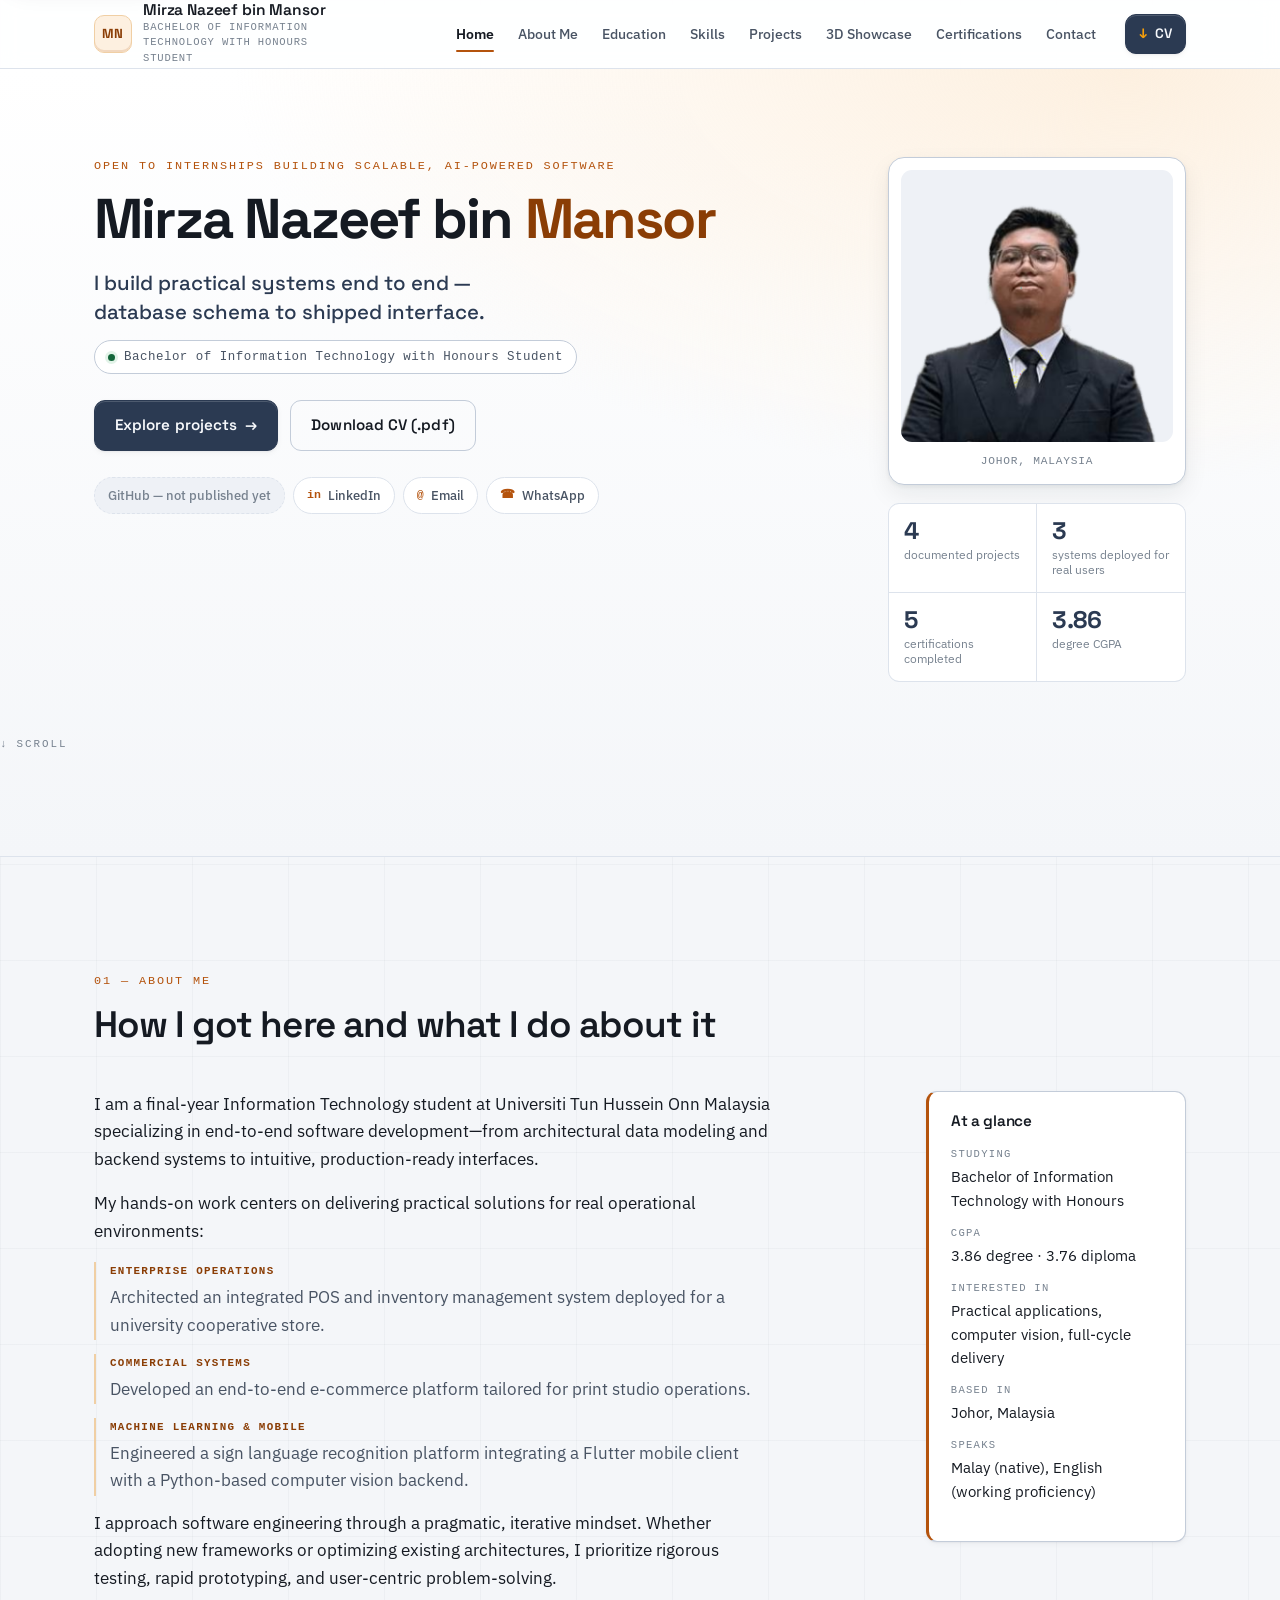
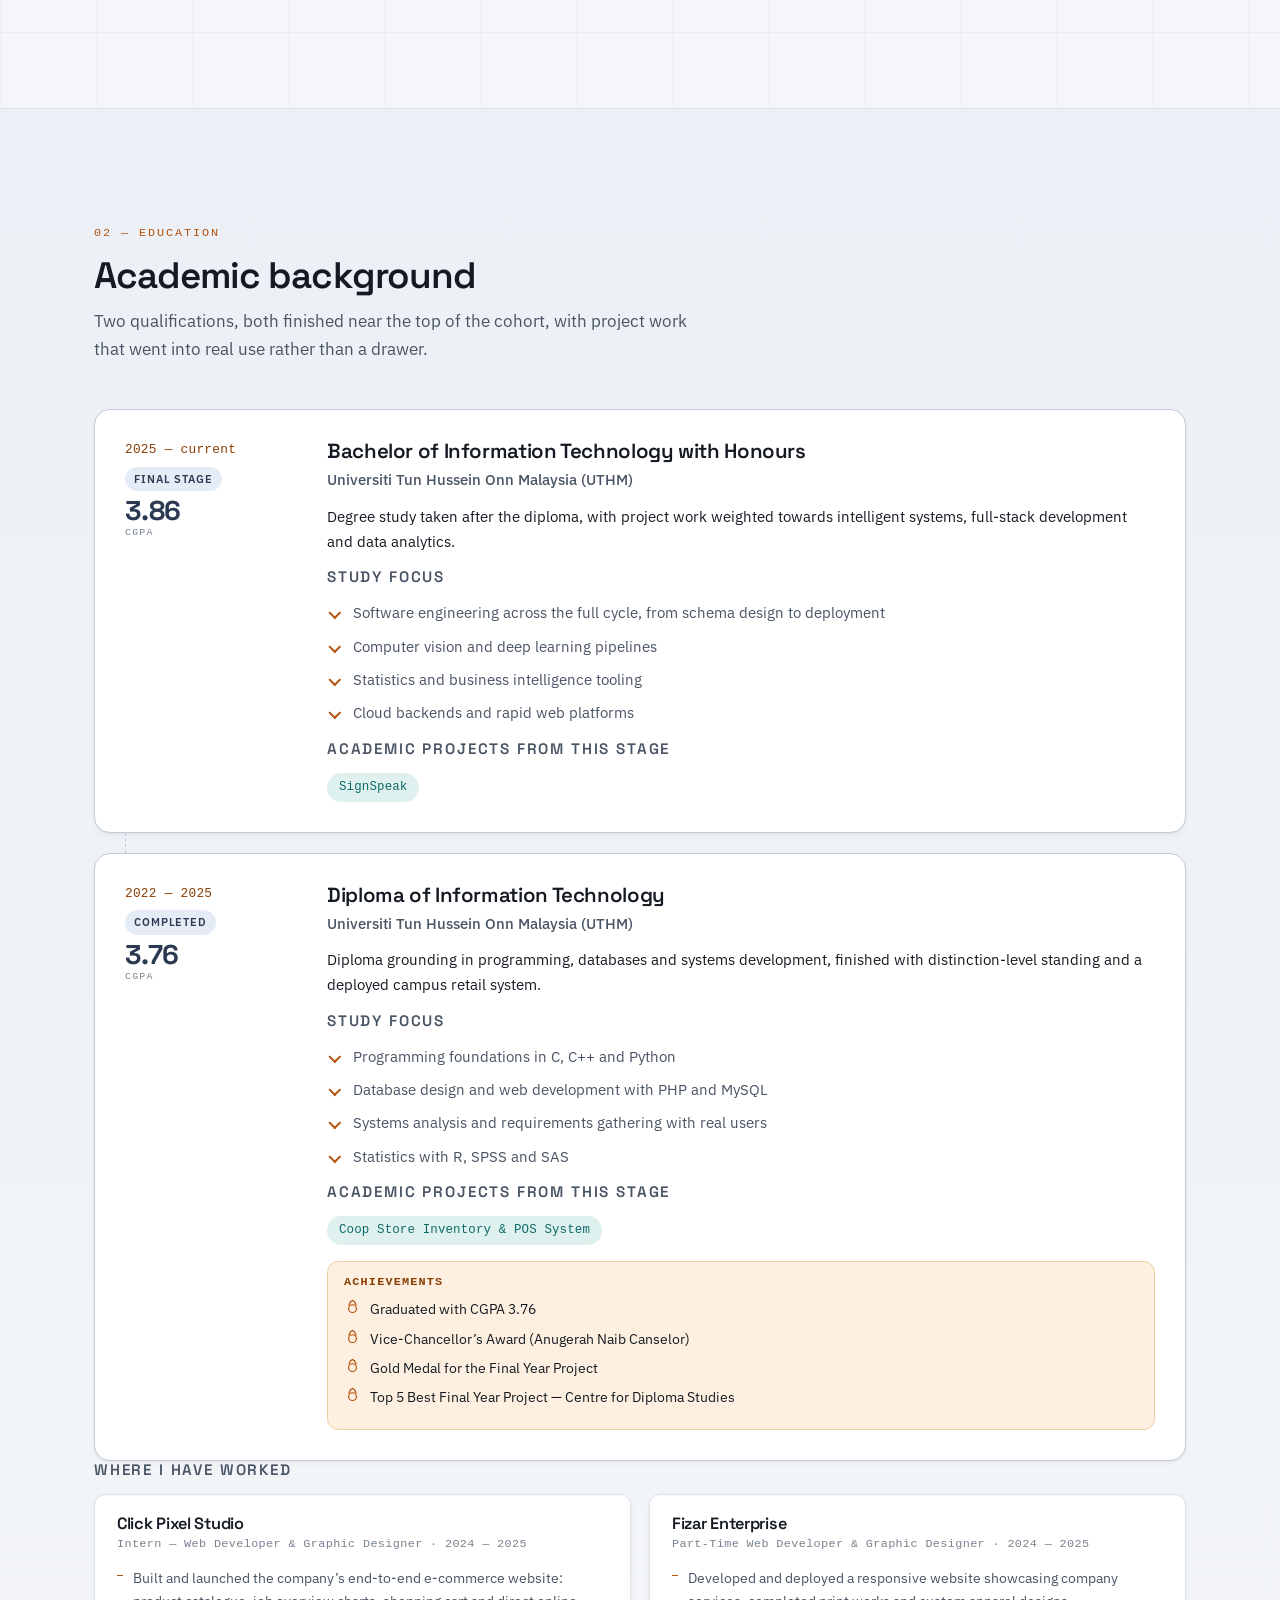
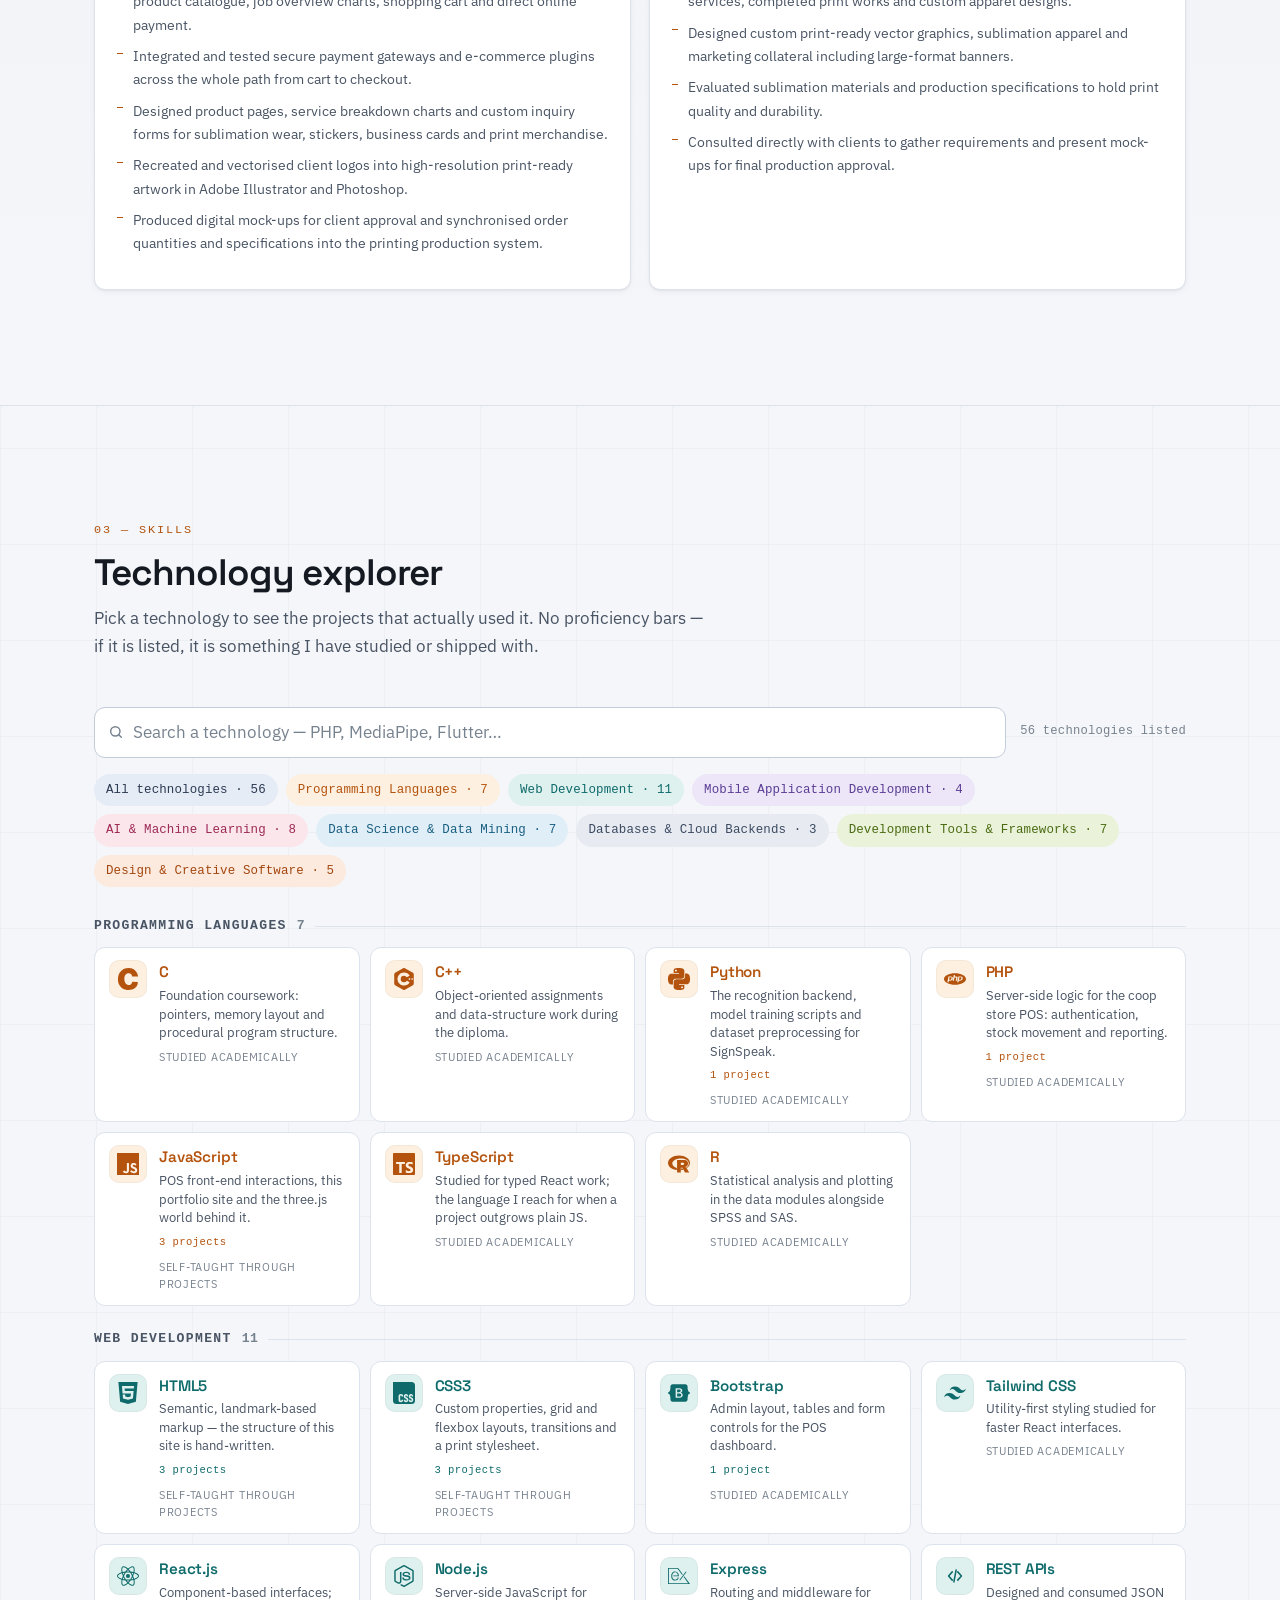
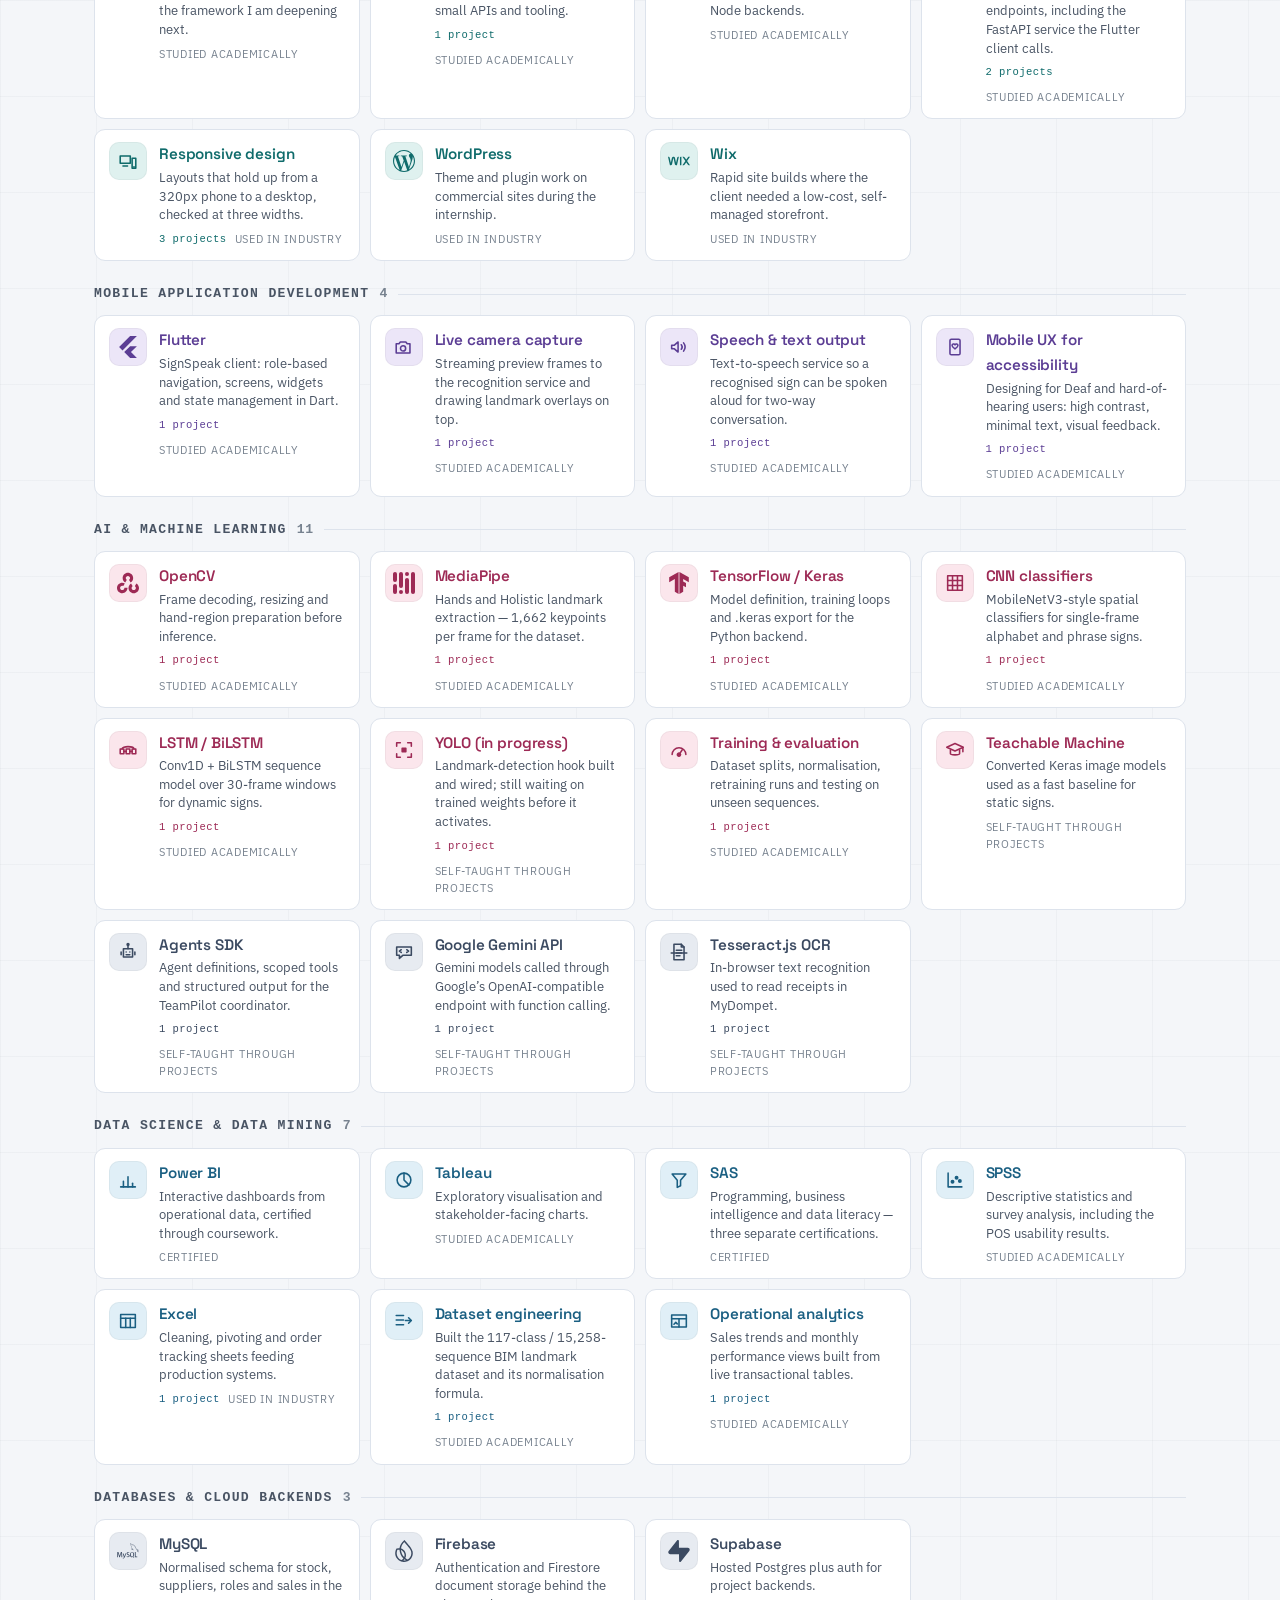
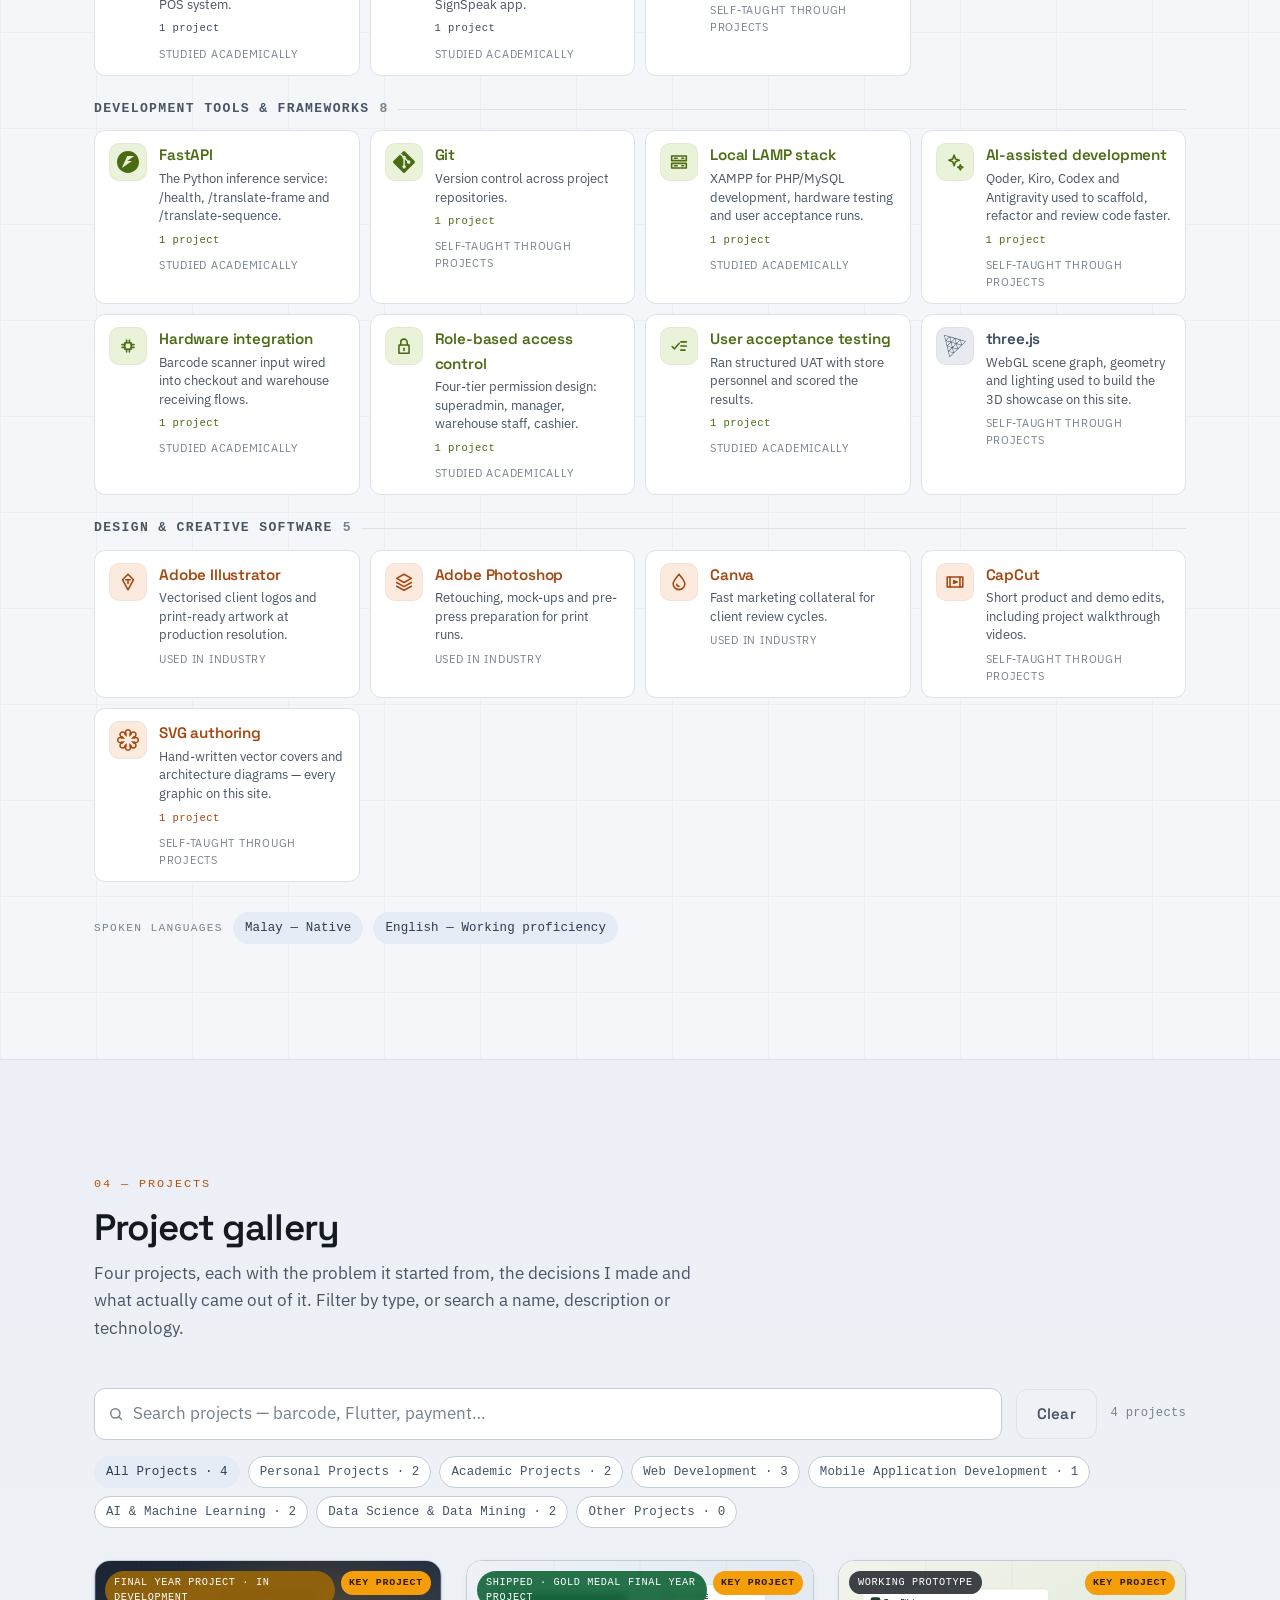
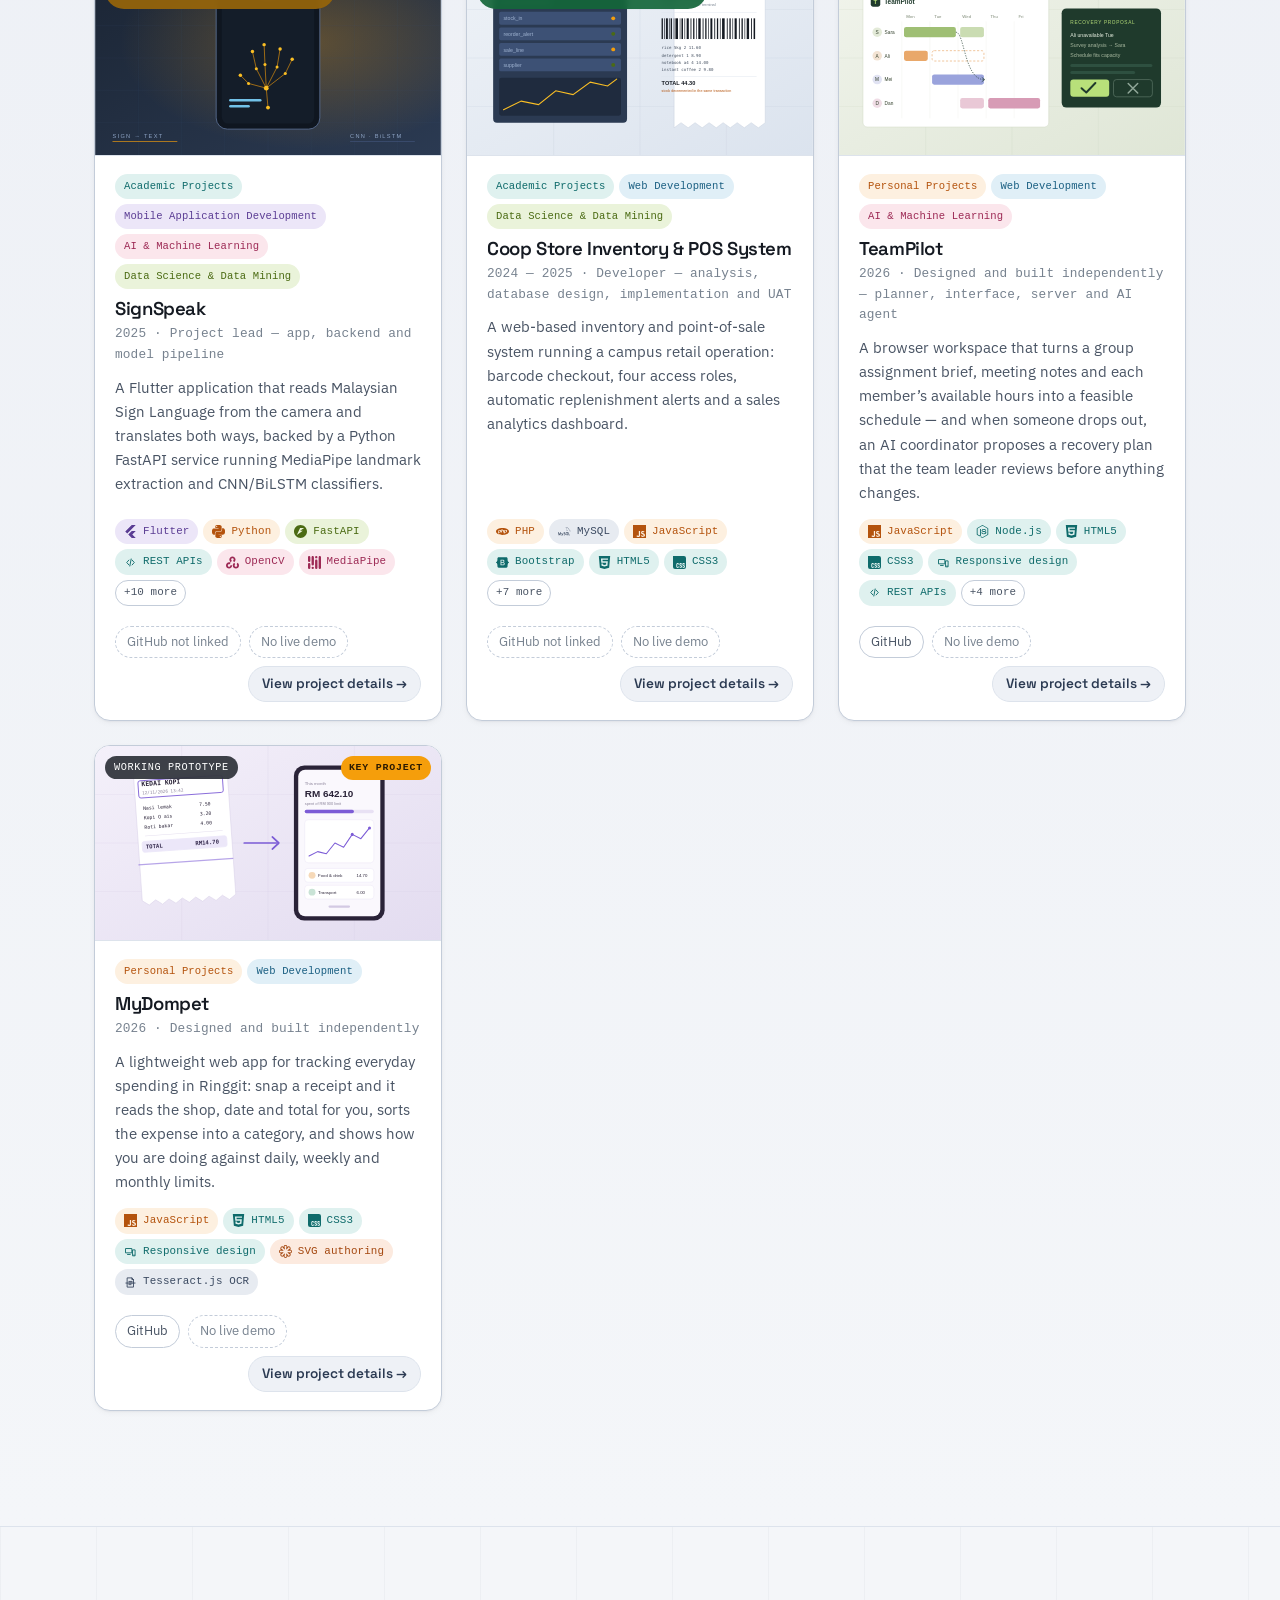
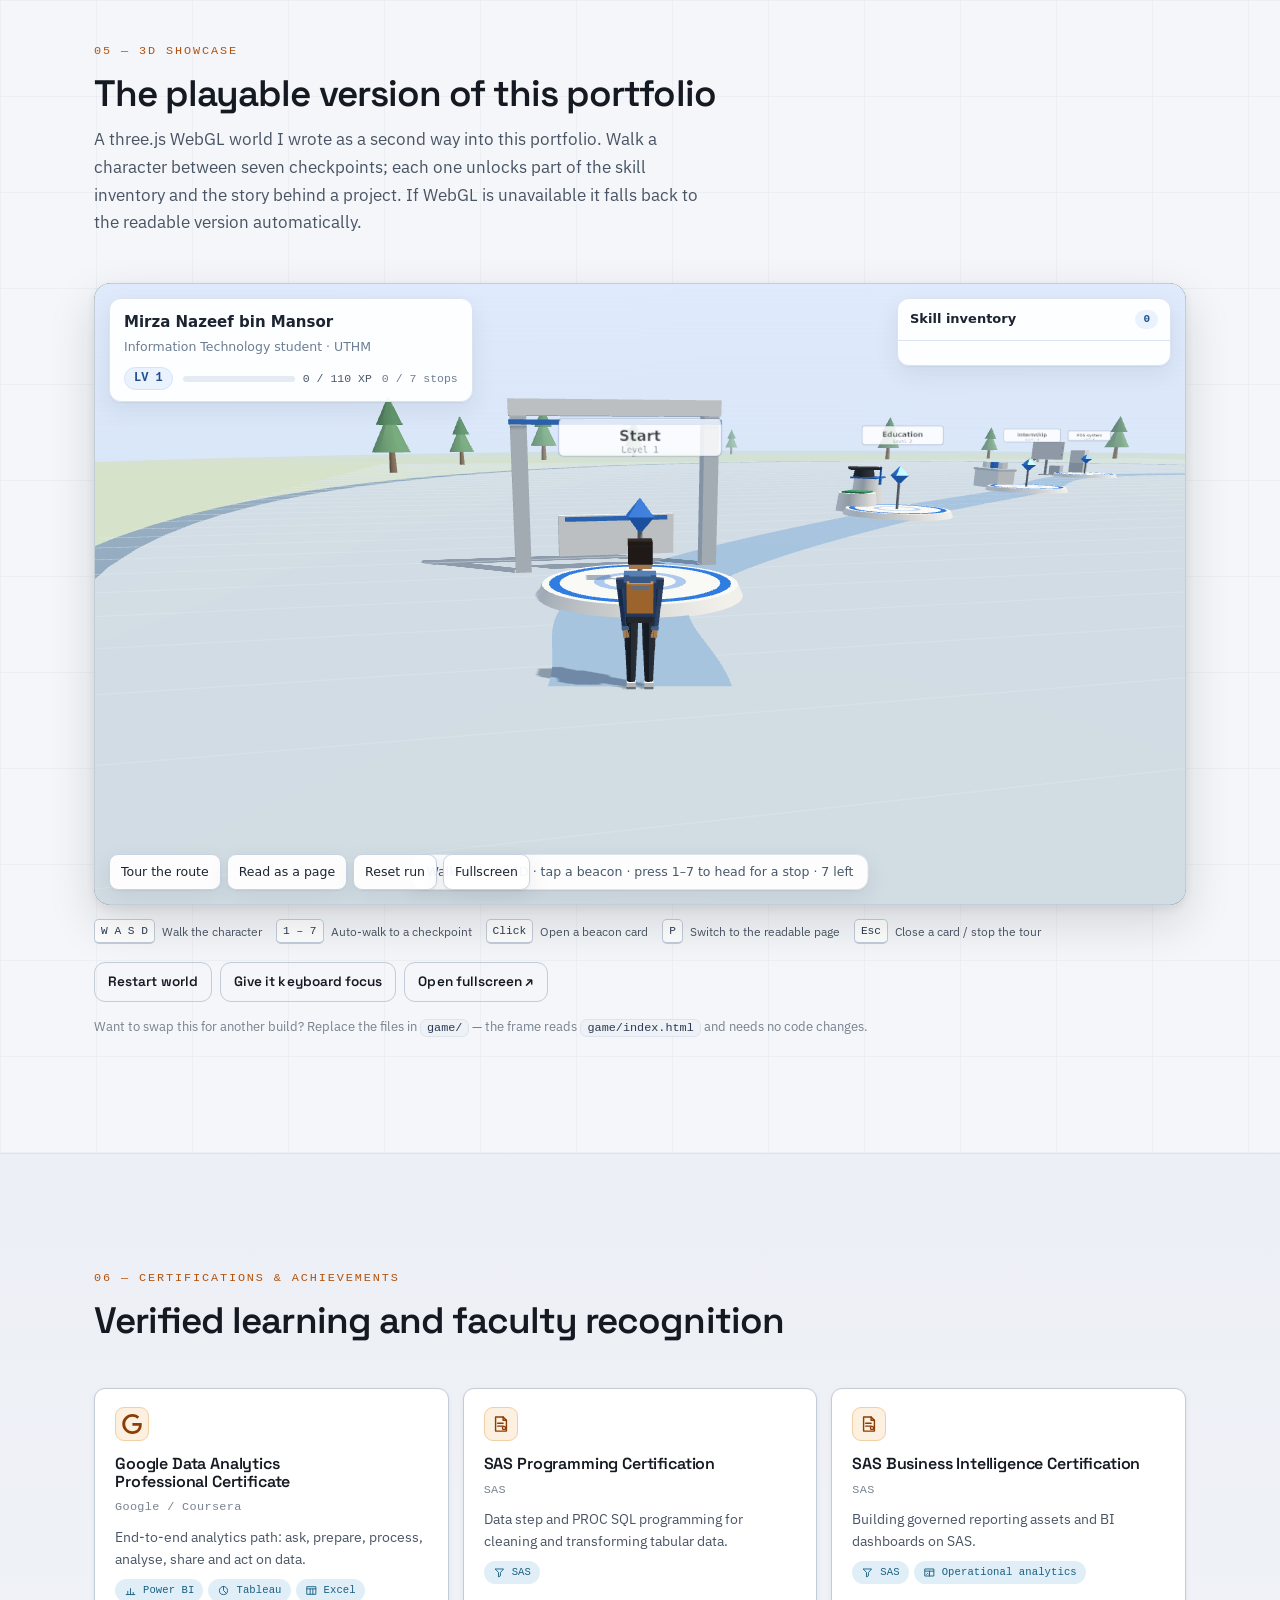
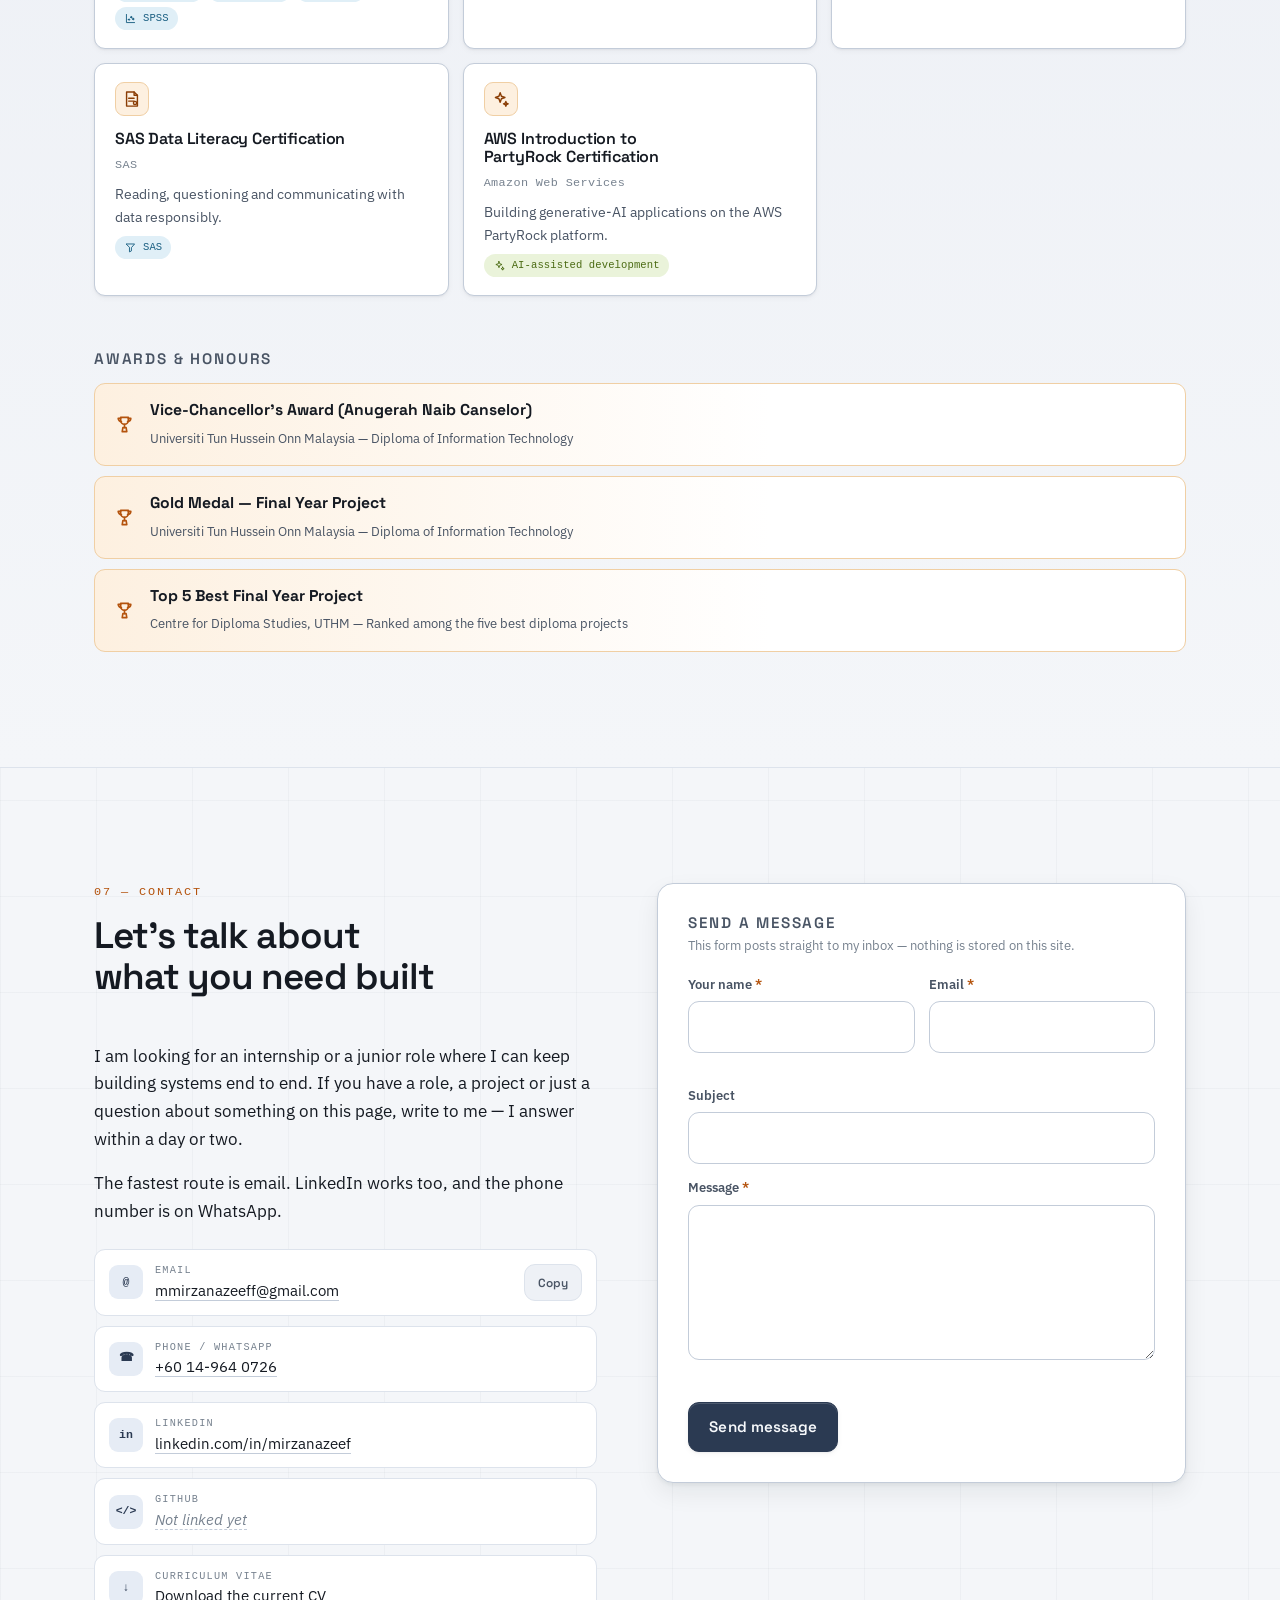
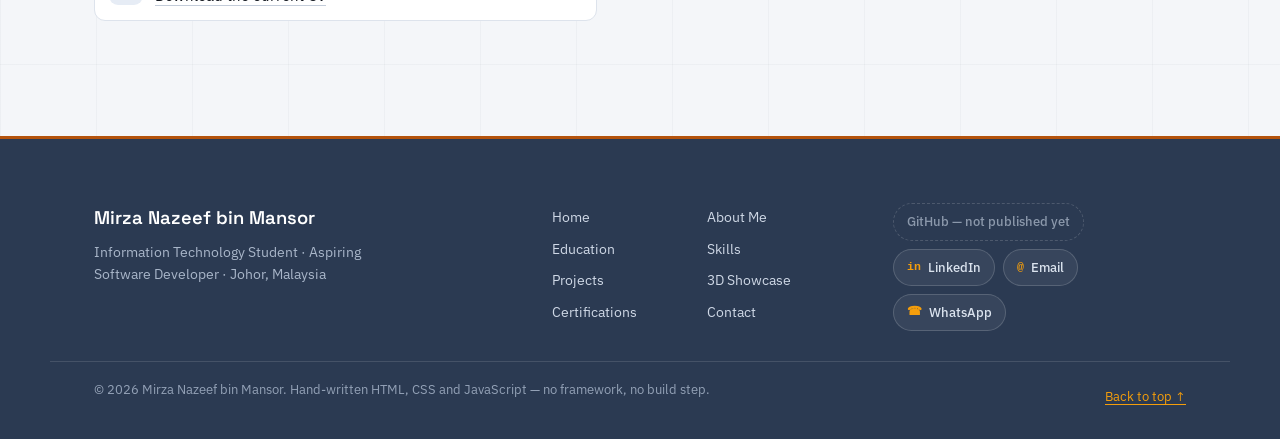
==== commit 18413df9: "Replace four projects with TeamPilot and MyDompet Remove Click Pixel, Fizar, Playable 3D Portfolio a" ====
--- a/index.html
+++ b/index.html
@@ -9,7 +9,7 @@
 <meta name="theme-color" content="#f5f6f8">
 <meta property="og:type" content="profile">
 <meta property="og:title" content="Mirza Nazeef bin Mansor — IT student and aspiring developer">
-<meta property="og:description" content="Six documented projects across web, mobile, AI and data work, presented with the engineering decisions behind each one.">
+<meta property="og:description" content="Four documented projects across web, mobile, AI and data work, presented with the engineering decisions behind each one.">
 <meta property="og:image" content="assets/covers/signspeak.svg">
 <link rel="icon" href="assets/favicon.svg" type="image/svg+xml">
 <link rel="preconnect" href="https://fonts.googleapis.com">
@@ -33,10 +33,6 @@
   "knowsAbout": ["Web development", "Computer vision", "Python", "PHP", "Data analytics", "Flutter"]
 }
 </script>
-<script>
-  window.va = window.va || function () { (window.vaq = window.vaq || []).push(arguments); };
-</script>
-<script defer src="/_vercel/insights/script.js"></script>
 </head>
 <body>
 <a class="skip-link" href="#main">Skip to content</a>
@@ -160,7 +156,7 @@
         <p class="kicker">04 — Projects</p>
         <h2 id="projects-title">Project gallery</h2>
         <p class="section-lede">
-          Six projects, each with the problem it started from, the decisions I made and what
+          Four projects, each with the problem it started from, the decisions I made and what
           actually came out of it. Filter by type, or search a name, description or technology.
         </p>
       </header>
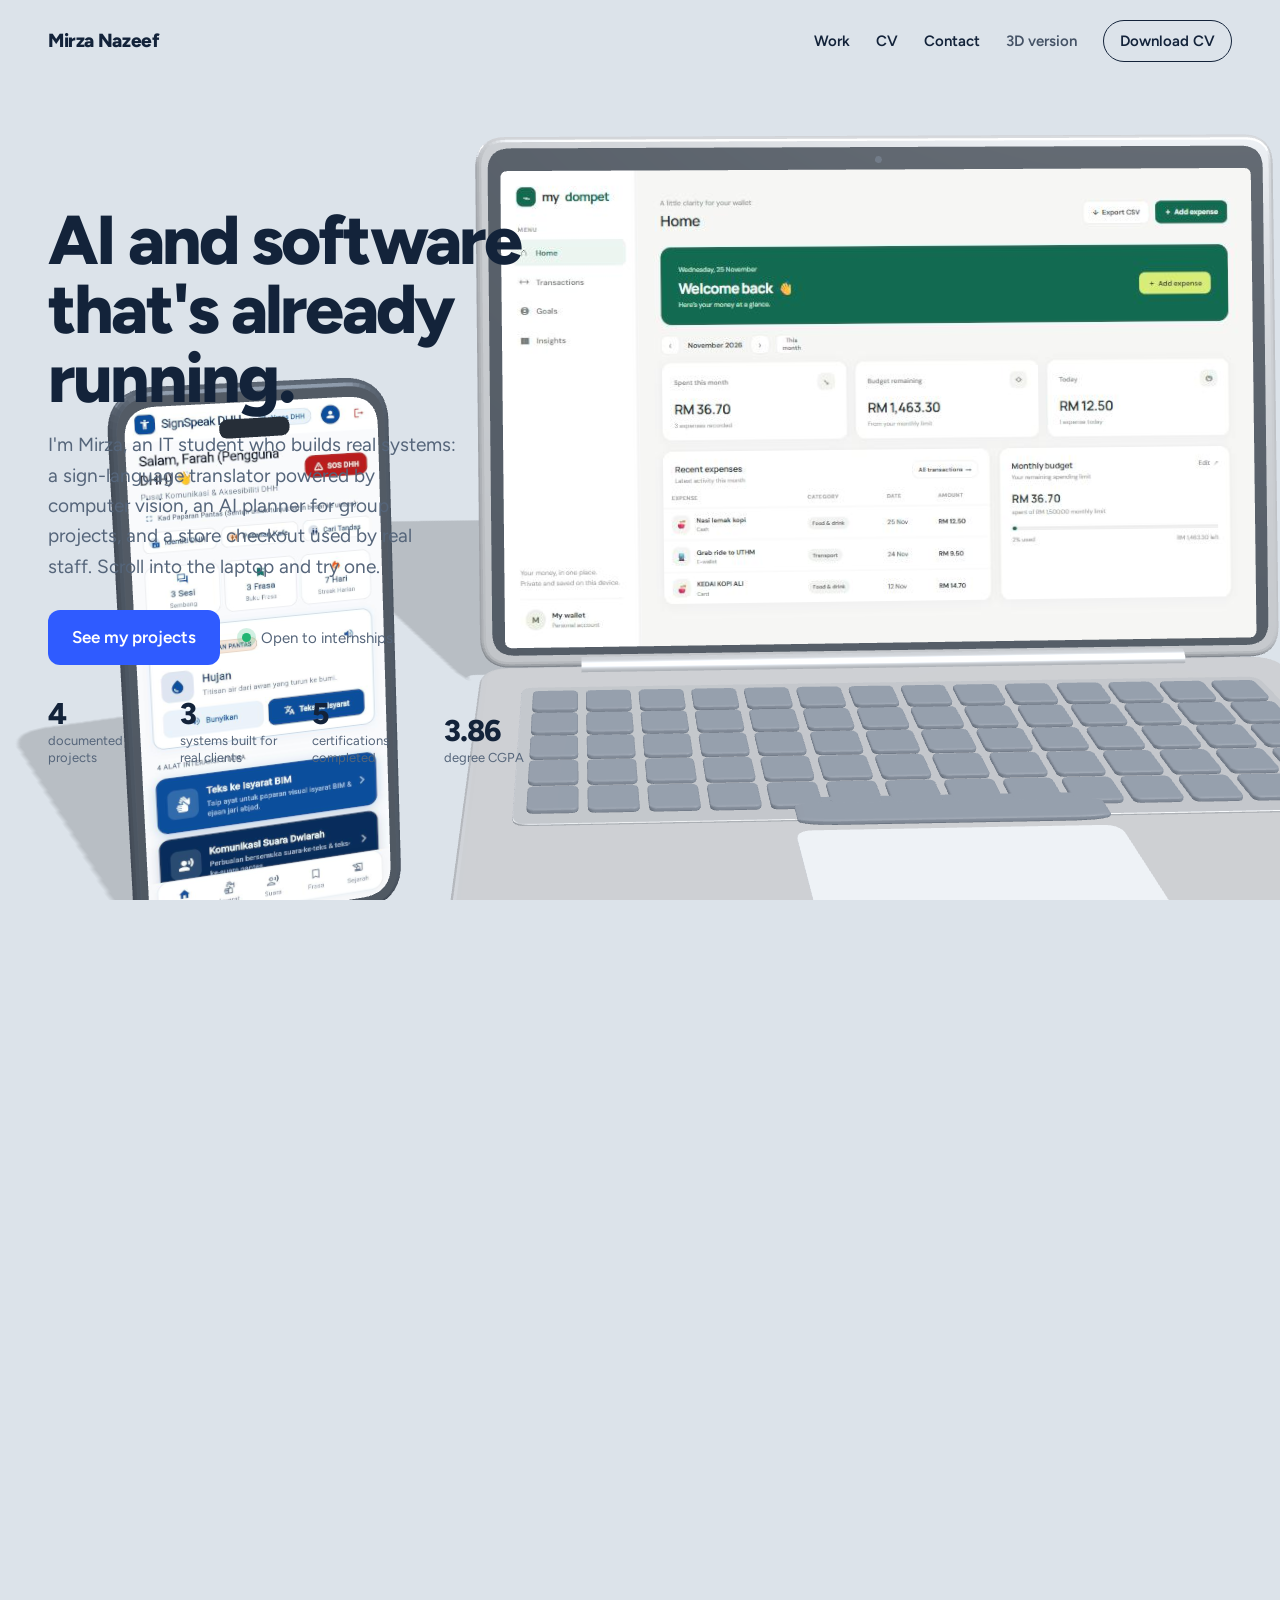
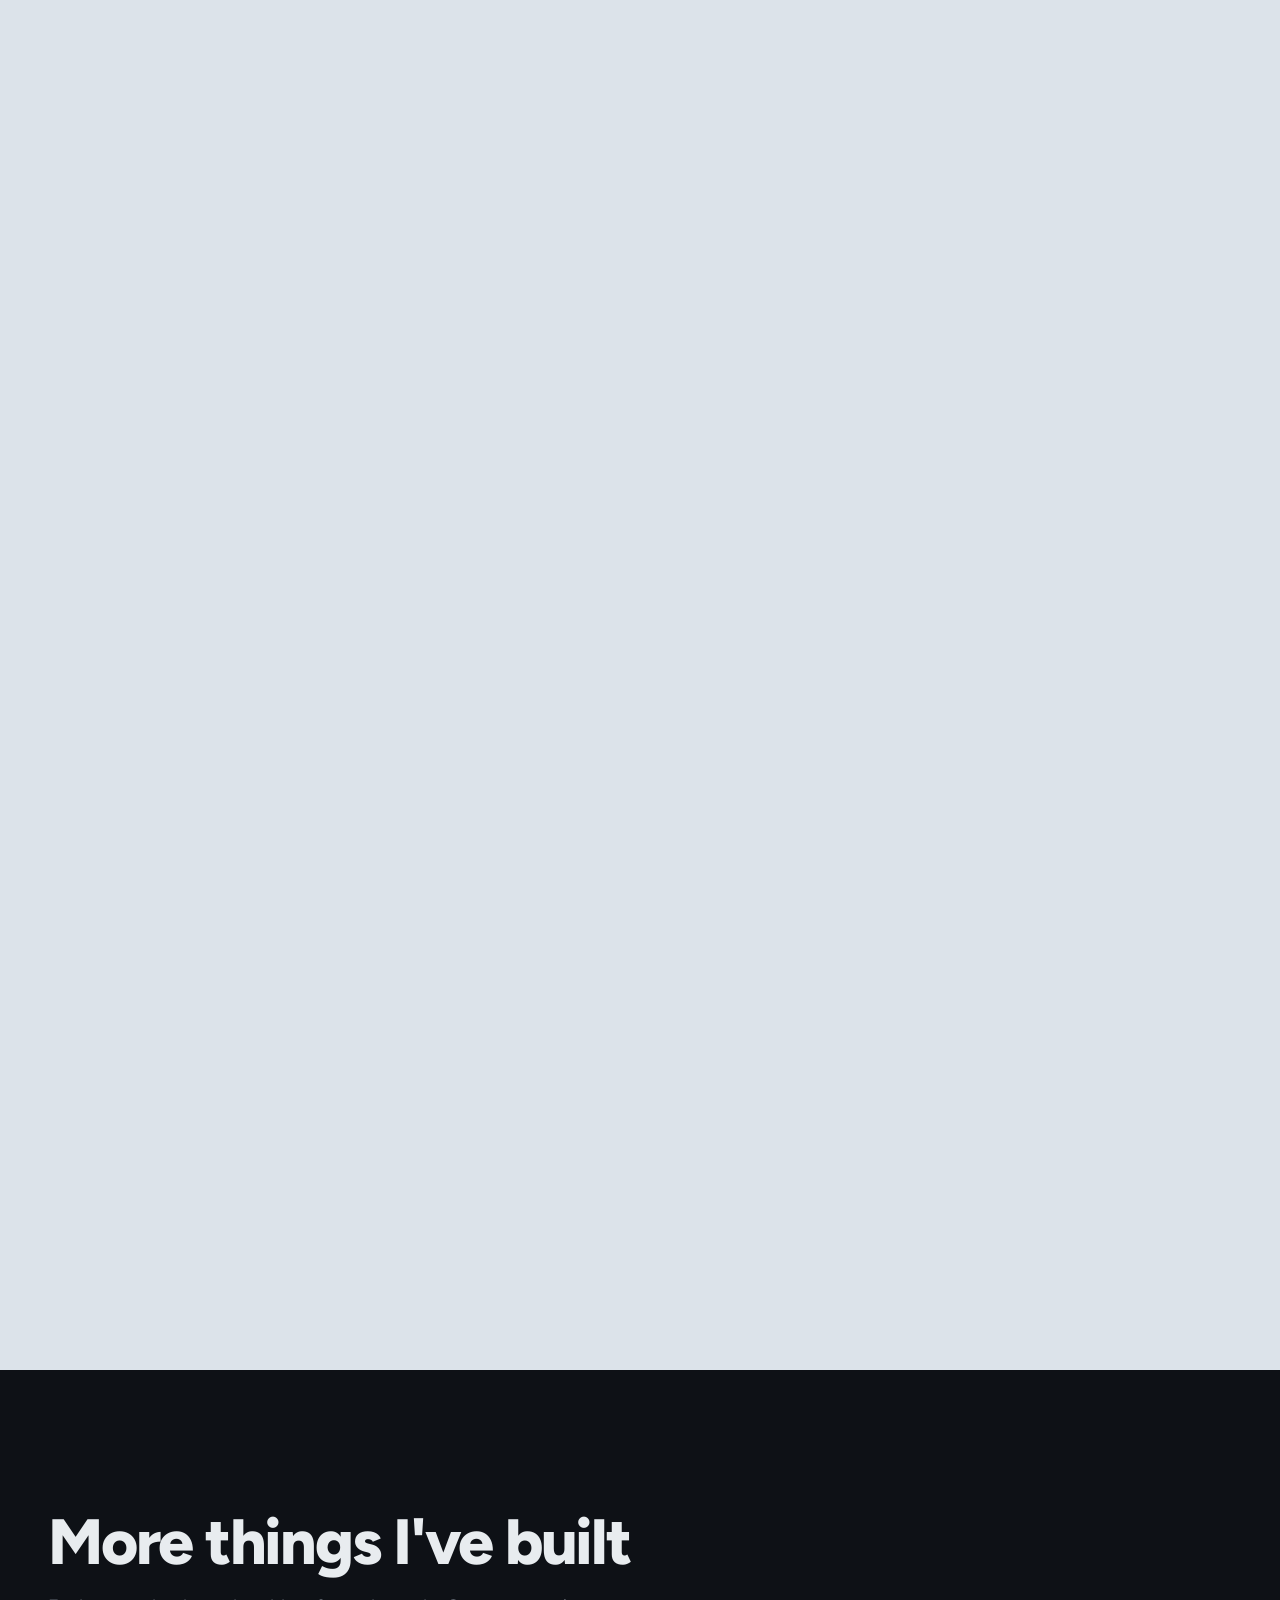
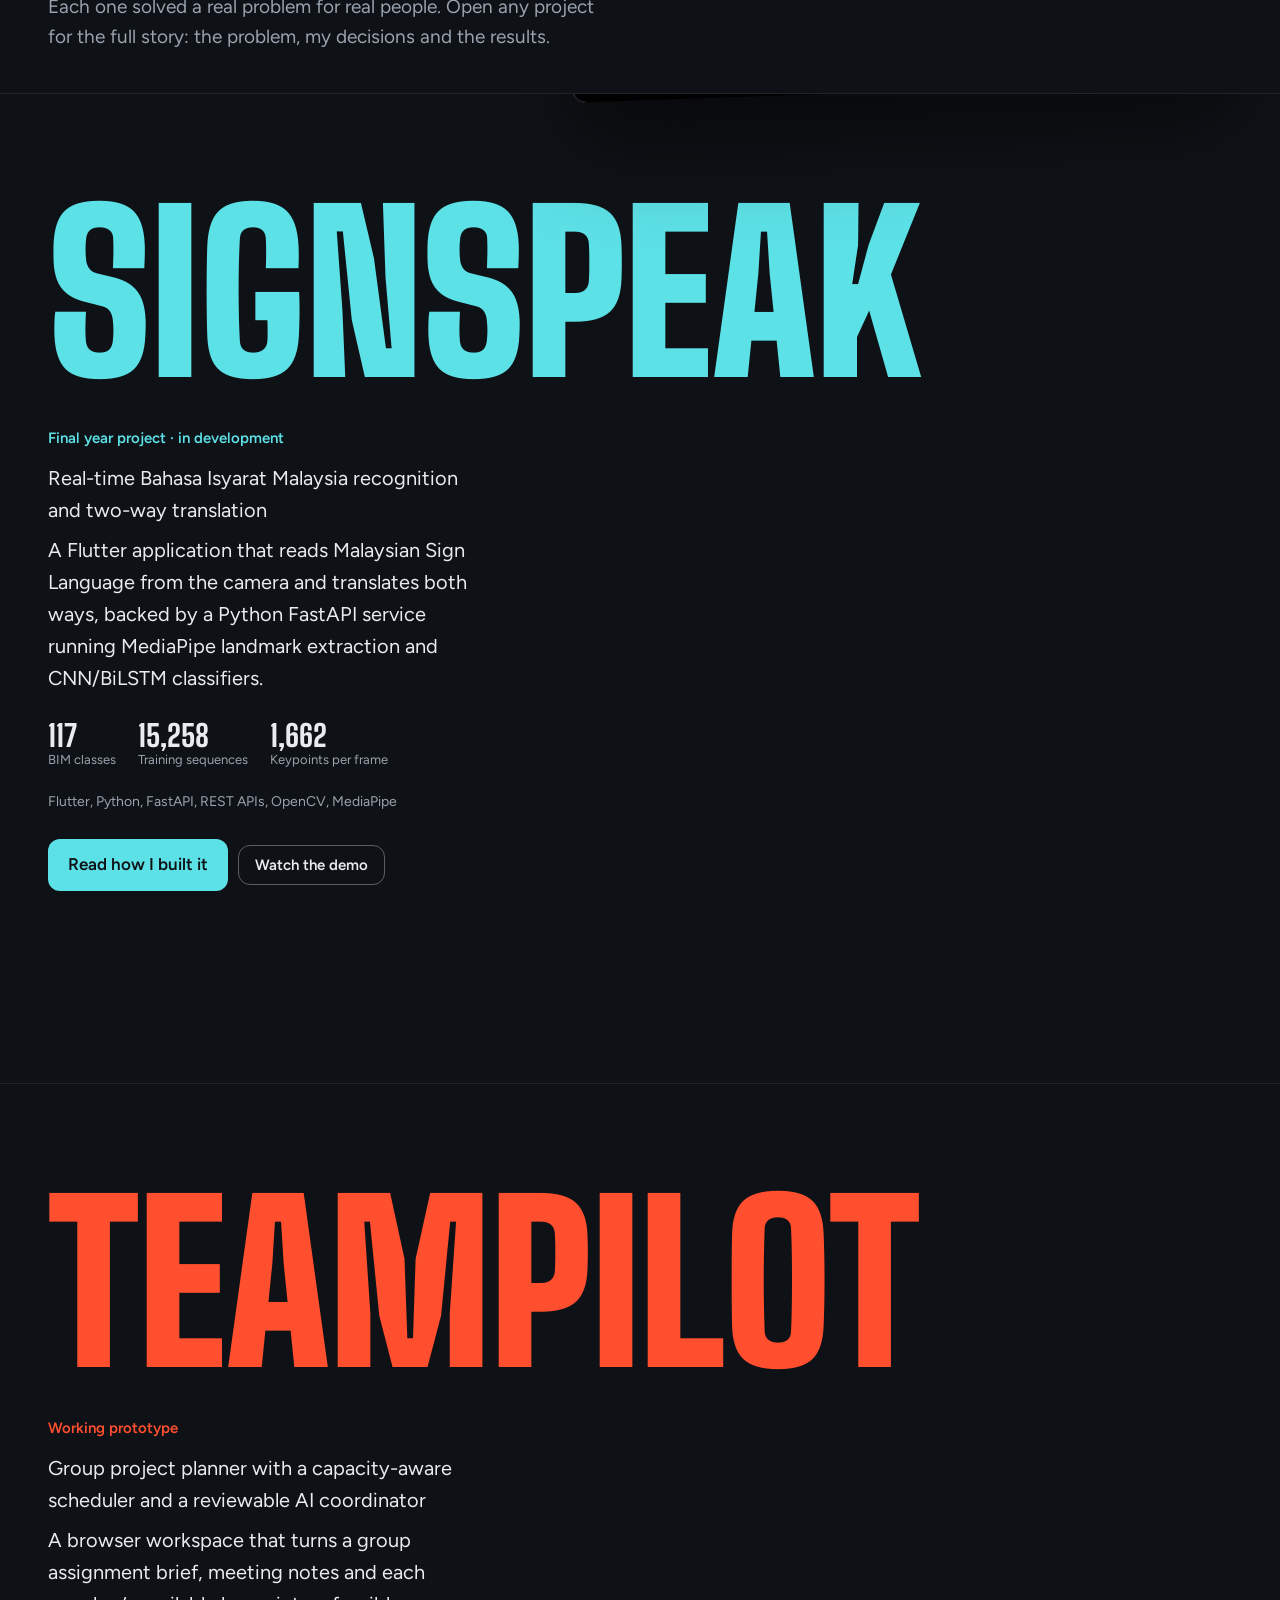
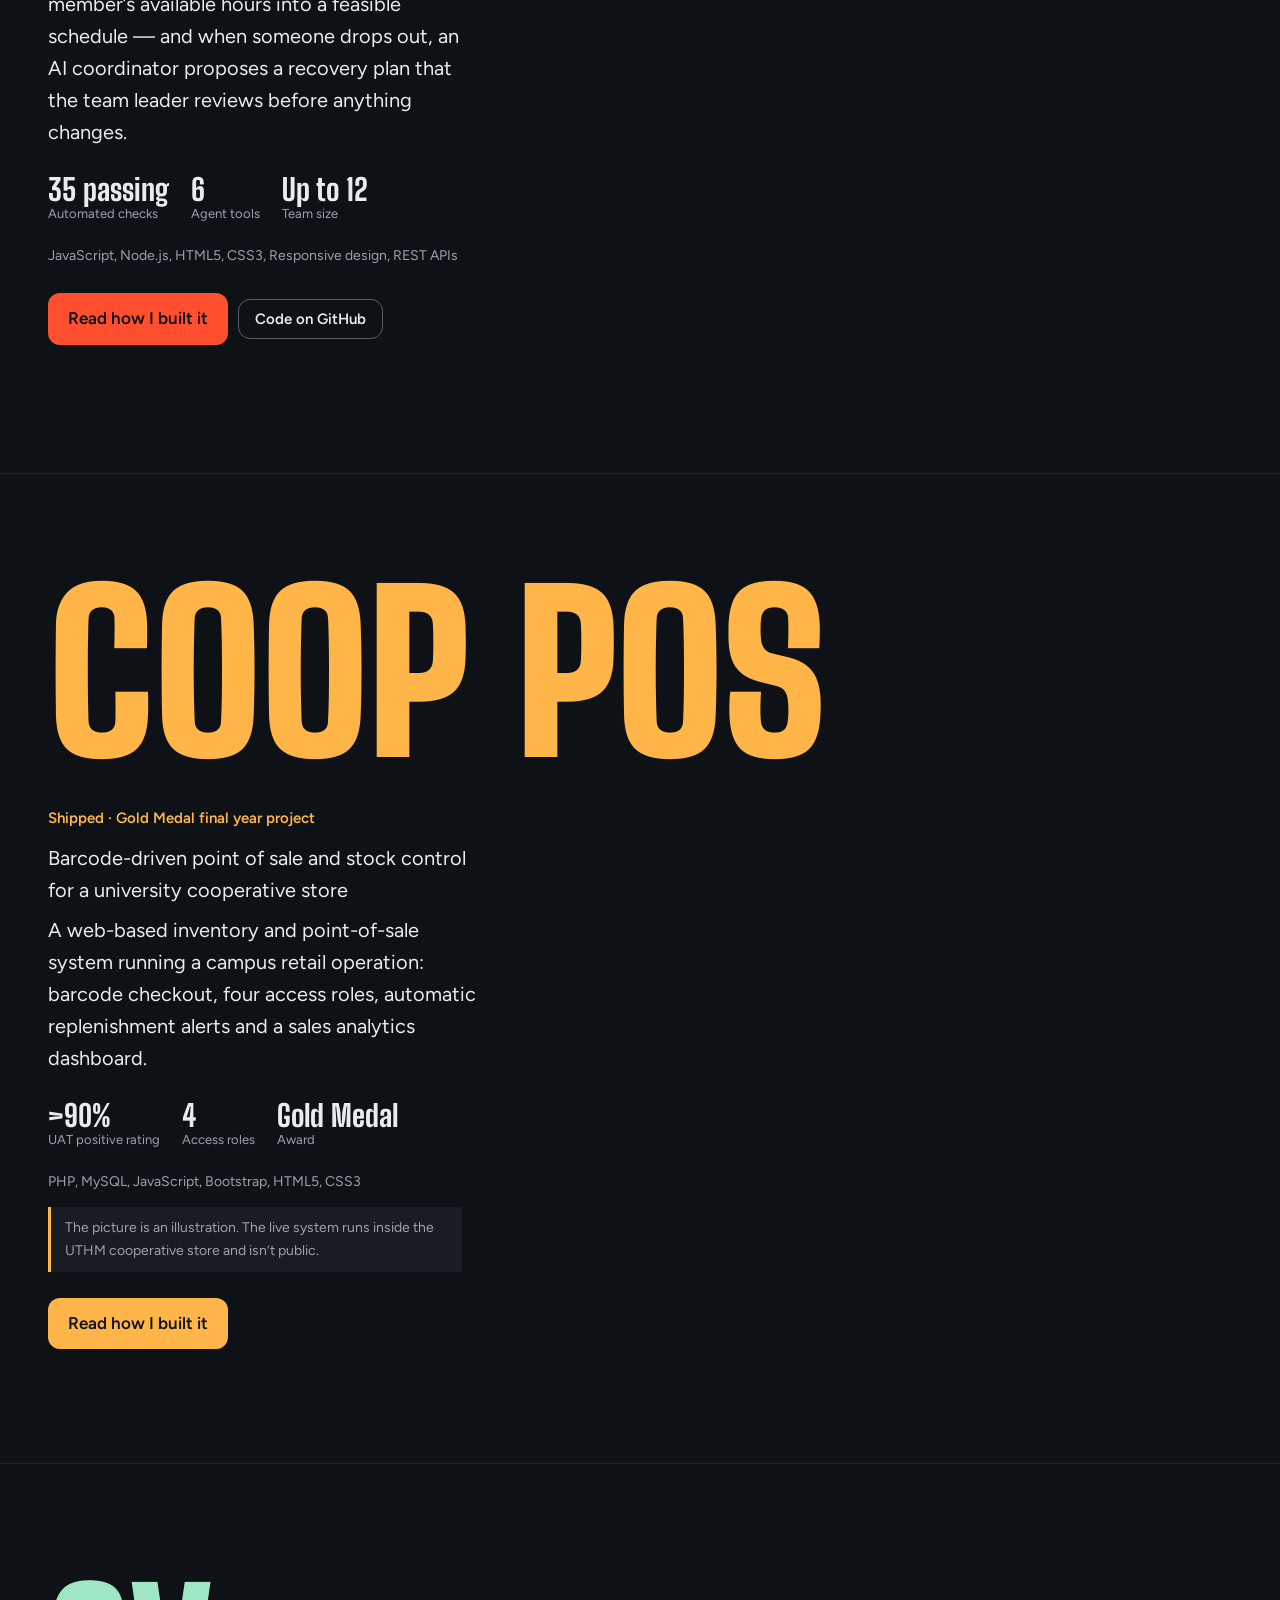
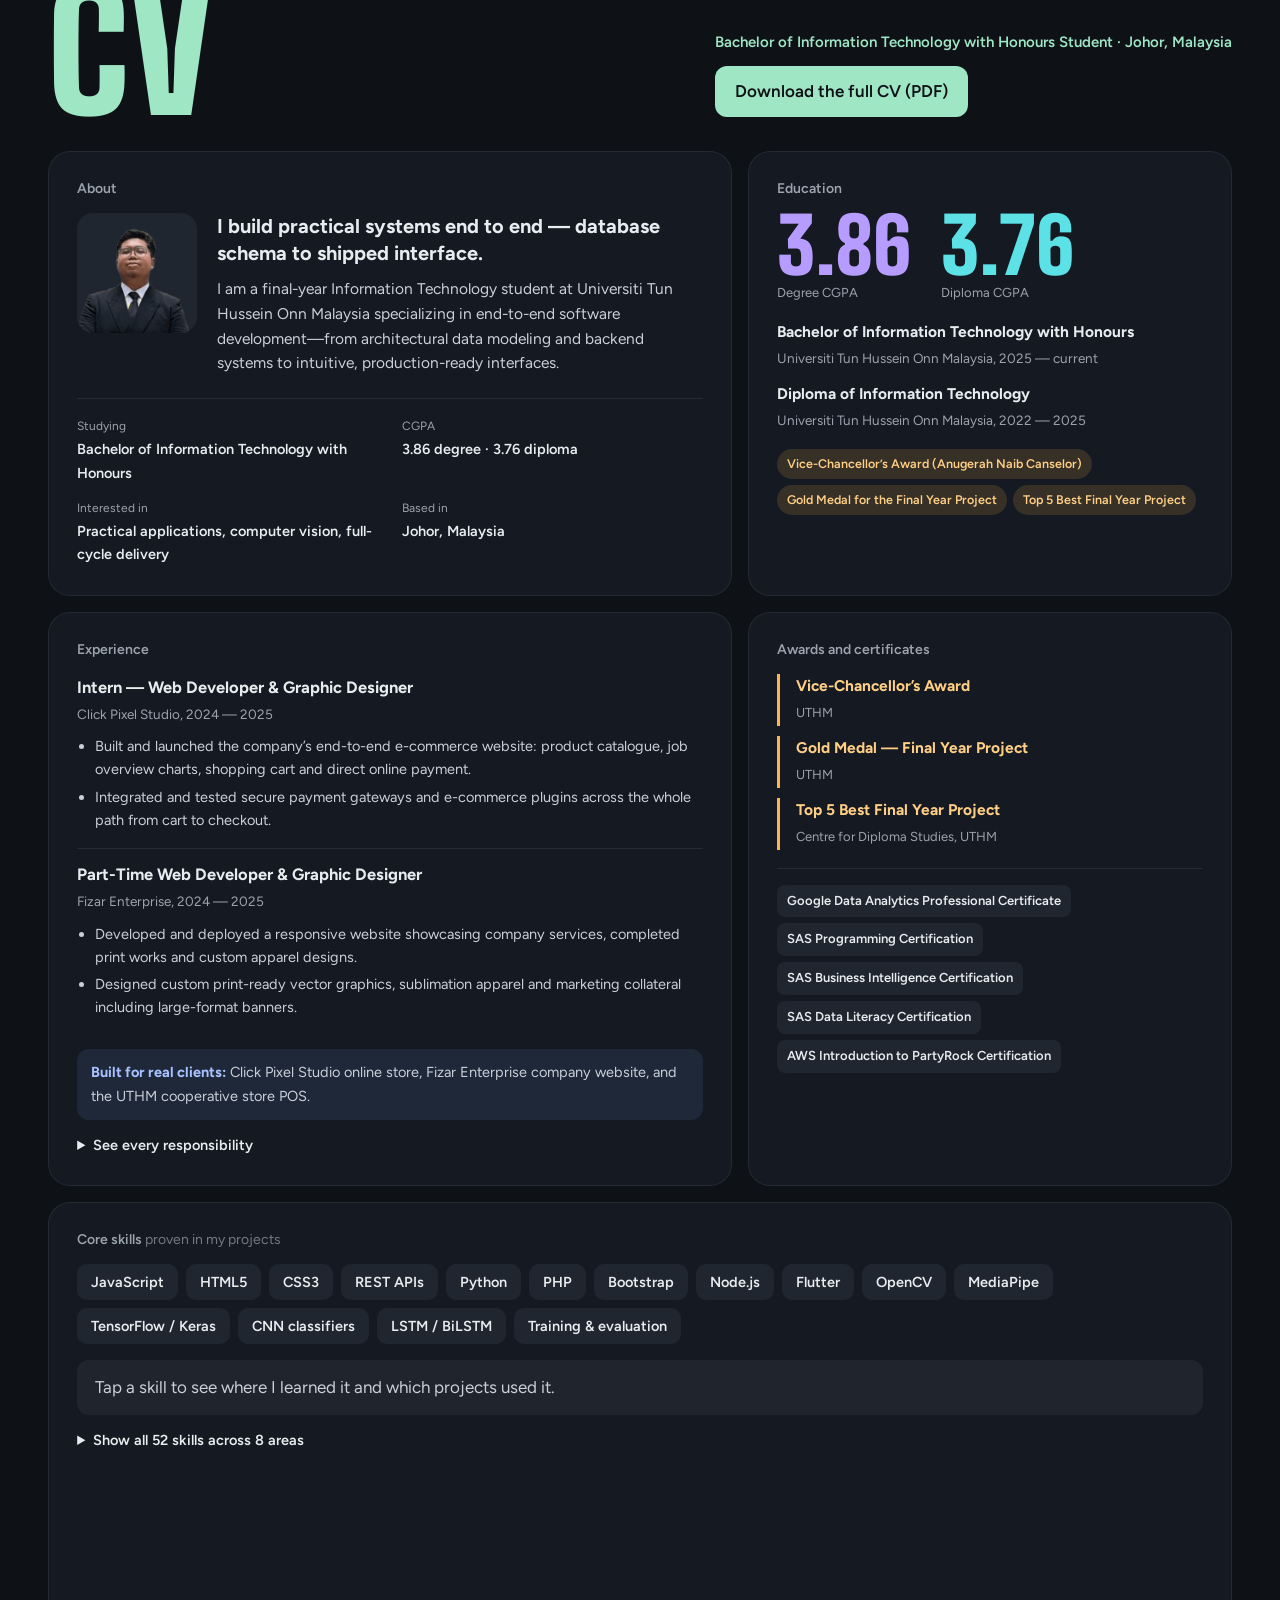
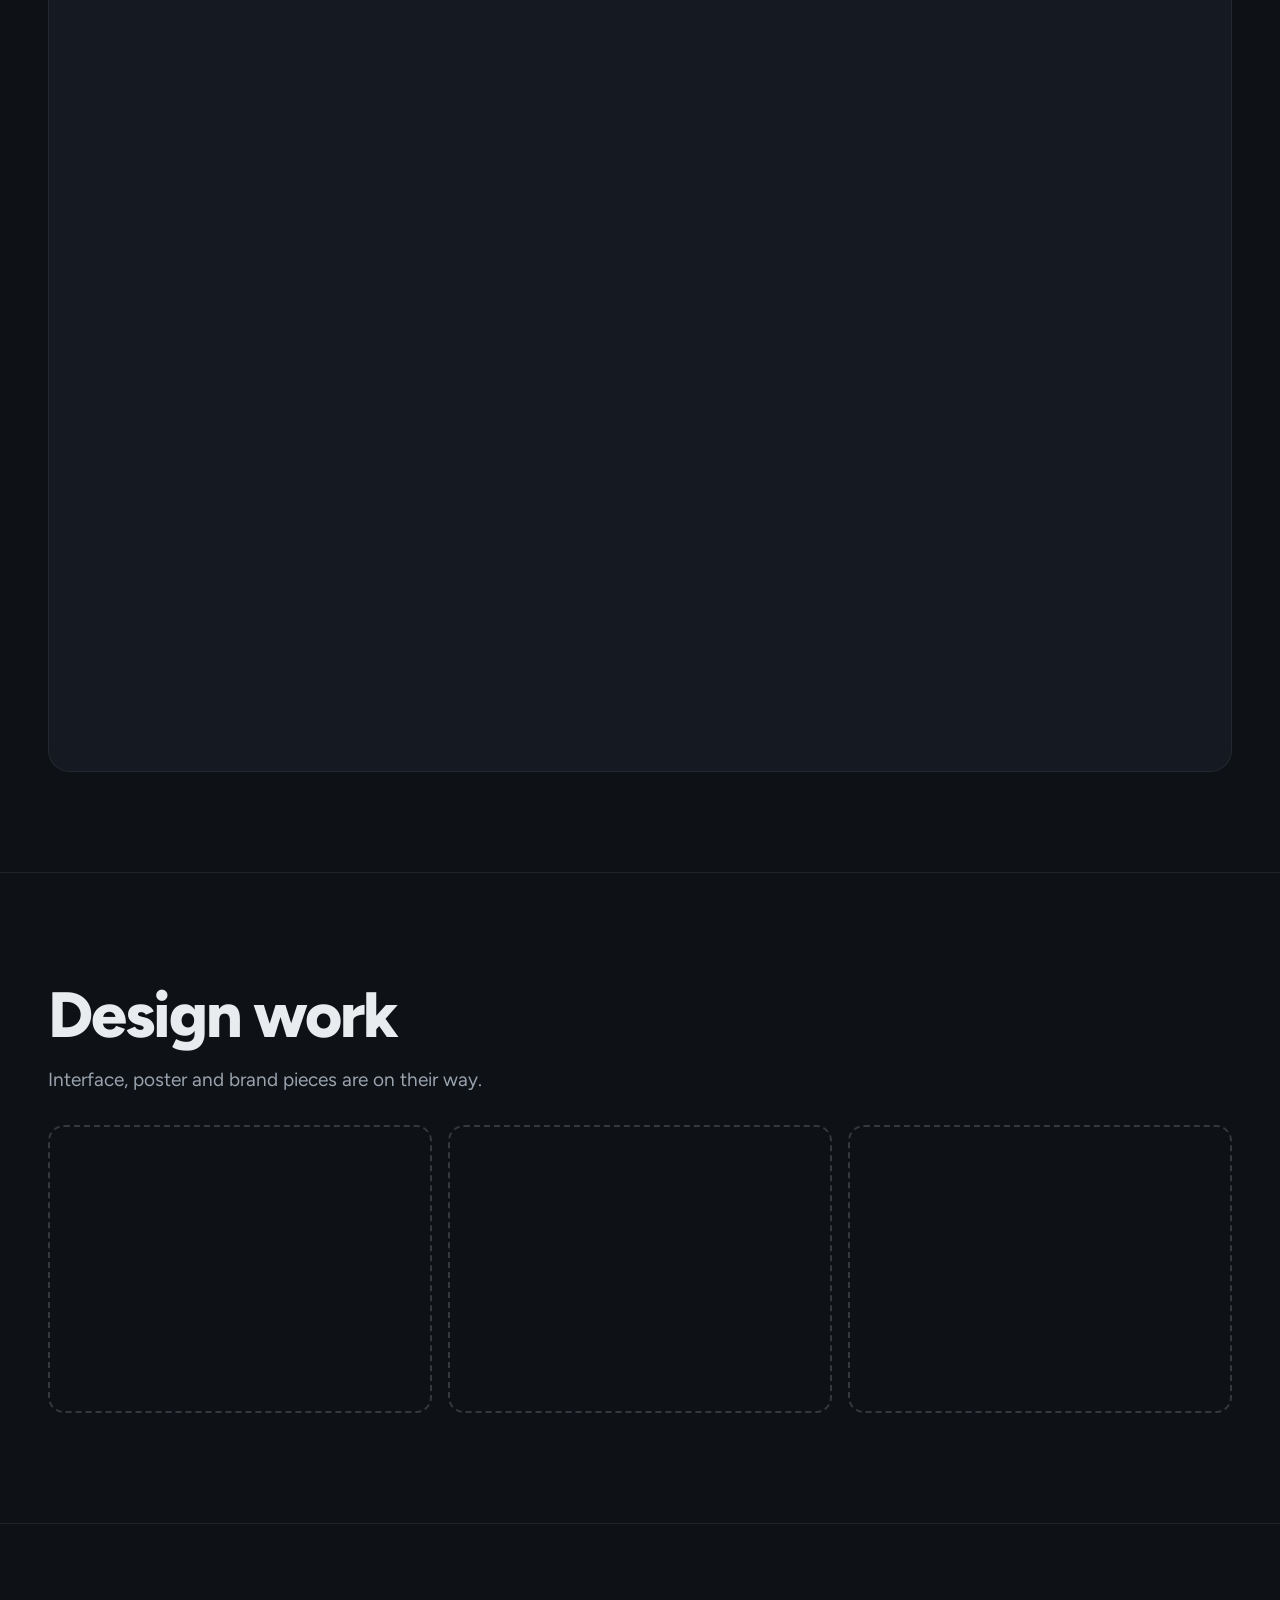
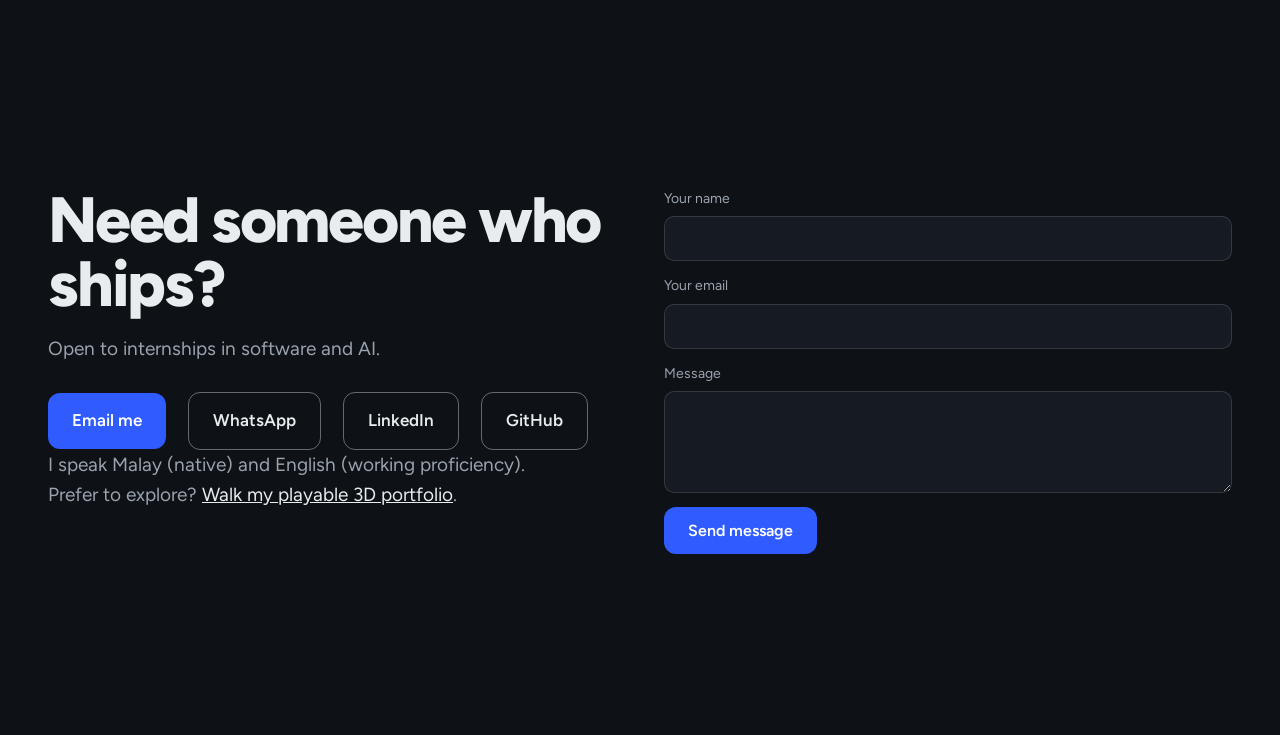
==== commit f663aef8: "Redesign: 3D laptop homepage, Studio version, project detail pages - New homepage (index.html): 3D l" ====
--- a/index.html
+++ b/index.html
@@ -3,362 +3,110 @@
 <head>
 <meta charset="utf-8">
 <meta name="viewport" content="width=device-width, initial-scale=1">
-<title>Mirza Nazeef bin Mansor — Information Technology Student & Aspiring Developer</title>
-<meta name="description" content="Portfolio of Mirza Nazeef bin Mansor, a final-stage Information Technology student at UTHM: sign language recognition app, campus point-of-sale system, e-commerce platform and dataset engineering work.">
-<meta name="author" content="Mirza Nazeef bin Mansor">
-<meta name="theme-color" content="#f5f6f8">
+<title>Mirza Nazeef — AI and software developer, UTHM IT student</title>
+<meta name="description" content="Mirza Nazeef bin Mansor, final-year IT student at UTHM (CGPA 3.86), builds AI and software that real people use: a Malaysian Sign Language translator, an AI group-project planner and a Gold Medal store POS. Try one of his apps live on the page.">
+<meta name="theme-color" content="#DCE3EA">
 <meta property="og:type" content="profile">
-<meta property="og:title" content="Mirza Nazeef bin Mansor — IT student and aspiring developer">
-<meta property="og:description" content="Four documented projects across web, mobile, AI and data work, presented with the engineering decisions behind each one.">
-<meta property="og:image" content="assets/covers/signspeak.svg">
+<meta property="og:title" content="Mirza Nazeef — AI and software that's already running">
+<meta property="og:description" content="Final-year IT student at UTHM, CGPA 3.86. Sign-language AI, an AI planner for group projects, a Gold Medal store POS, and a spending tracker you can try live.">
+<meta property="og:image" content="https://www.mirzanaz.my/assets/og-image.jpg">
+<meta property="og:url" content="https://www.mirzanaz.my/">
+<meta name="twitter:card" content="summary_large_image">
+<link rel="canonical" href="https://www.mirzanaz.my/">
 <link rel="icon" href="assets/favicon.svg" type="image/svg+xml">
 <link rel="preconnect" href="https://fonts.googleapis.com">
 <link rel="preconnect" href="https://fonts.gstatic.com" crossorigin>
-<link rel="stylesheet" href="https://fonts.googleapis.com/css2?family=Space+Grotesk:wght@500;600;700&family=IBM+Plex+Sans:wght@400;500;600&display=swap">
-<link rel="stylesheet" href="css/base.css">
-<link rel="stylesheet" href="css/layout.css">
-<link rel="stylesheet" href="css/components.css">
-<link rel="stylesheet" href="css/print.css" media="print">
-<script type="application/ld+json">
-{
-  "@context": "https://schema.org",
-  "@type": "Person",
-  "name": "Mirza Nazeef bin Mansor",
-  "jobTitle": "Information Technology Student",
-  "email": "mailto:mmirzanazeeff@gmail.com",
-  "url": "",
-  "alumniOf": [
-    { "@type": "CollegeOrUniversity", "name": "Universiti Tun Hussein Onn Malaysia" }
-  ],
-  "knowsAbout": ["Web development", "Computer vision", "Python", "PHP", "Data analytics", "Flutter"]
-}
-</script>
+<link href="https://fonts.googleapis.com/css2?family=Big+Shoulders+Display:wght@500;800;900&family=Figtree:wght@400;600;800&display=swap" rel="stylesheet">
+<link rel="stylesheet" href="css/home.css">
 </head>
 <body>
-<a class="skip-link" href="#main">Skip to content</a>
 
-<header class="site-header" id="site-header">
-  <div class="wrap header-inner">
-    <a class="brand" href="#home" aria-label="Mirza Nazeef bin Mansor — back to top">
-      <span class="brand-mark" aria-hidden="true">MN</span>
-      <span class="brand-text">
-        <strong id="brand-name">Mirza Nazeef bin Mansor</strong>
-        <small id="brand-role">Bachelor of Information Technology with Honours Student</small>
-      </span>
-    </a>
+<nav class="top" id="top">
+  <a class="mark" href="#">Mirza Nazeef</a>
+  <div class="links">
+    <a href="#work">Work</a>
+    <a href="#cv">CV</a>
+    <a href="#contact">Contact</a>
+    <a class="alt" href="studio/" title="Switch to the 3D studio version of this portfolio">3D version</a>
+    <a class="cv" id="cvLink" href="#">Download CV</a>
+  </div>
+</nav>
 
-    <nav class="main-nav" id="main-nav" aria-label="Primary">
-      <ul class="nav-list" id="nav-list"><!-- filled from js/content/site.config.js --></ul>
-    </nav>
+<!-- Stage 1+2: desk hero, zoom into the laptop, then the live app -->
+<section class="desk" id="desk">
+  <div class="desk-pin">
+    <canvas id="stage" aria-hidden="true"></canvas>
+    <div class="hero-copy" id="heroCopy">
+      <h1>AI and software that's already running.</h1>
+      <p>I'm Mirza, an IT student who builds real systems: a sign-language translator powered by computer vision, an AI planner for group projects, and a store checkout used by real staff. Scroll into the laptop and try one.</p>
+      <div class="row">
+        <a class="btn" href="#work">See my projects</a>
+        <span class="open"><i></i>Open to internships</span>
+      </div>
+      <dl class="stats" id="stats"></dl>
+    </div>
 
-    <div class="header-actions">
-      <a class="btn btn-primary btn-sm" id="nav-cv" href="assets/cv/Mirza-Nazeef-CV.pdf" download>
-        <span class="btn-ico" aria-hidden="true">↓</span> CV
-      </a>
-      <button class="nav-toggle" id="nav-toggle" type="button" aria-expanded="false" aria-controls="main-nav">
-        <span class="nav-toggle-bar" aria-hidden="true"></span>
-        <span class="sr-only">Menu</span>
-      </button>
+    <!-- the real MyDompet app, placed exactly over the laptop screen once zoomed -->
+    <!-- locked by default so the page always scrolls; visitors choose to start it -->
+    <div class="live locked" id="live" hidden>
+      <iframe id="app" title="MyDompet, a live spending tracker you can try" src="about:blank" loading="lazy" tabindex="-1"></iframe>
+      <button class="try" id="tryApp" type="button"><b>Try MyDompet live</b><span>A real spending tracker, running right here</span></button>
+    </div>
+    <div class="live-note" id="liveNote" aria-live="polite">
+      <span id="liveText"><b>MyDompet is live.</b> Add an expense, open Goals or Insights. <a href="https://github.com/nazKnow-IT/MyDompet">See the code</a></span>
+      <button type="button" id="doneApp">Done, keep scrolling</button>
     </div>
   </div>
-</header>
+</section>
 
-<main id="main">
+<!-- Stage 3: dark editorial project sections, generated from projects.data.js -->
+<div class="dark">
+  <section class="intro" id="work">
+    <h2>More things I've built</h2>
+    <p>Each one solved a real problem for real people. Open any project for the full story: the problem, my decisions and the results.</p>
+  </section>
+  <div id="projects"></div>
 
-  <!-- ================================================================ hero -->
-  <section class="hero section" id="home" aria-labelledby="hero-title">
-    <div class="wrap hero-grid">
-      <div class="hero-copy">
-        <p class="eyebrow" id="hero-eyebrow"></p>
-        <h1 id="hero-title"></h1>
-        <p class="hero-tagline" id="hero-tagline"></p>
-        <p class="hero-role" id="hero-role"></p>
-        <div class="hero-actions">
-          <a class="btn btn-primary" href="#projects" data-scroll>Explore projects <span aria-hidden="true">→</span></a>
-          <a class="btn btn-ghost" id="hero-cv" href="#" download>Download CV</a>
-        </div>
-        <ul class="social-row" id="hero-social"></ul>
-      </div>
-      <div class="hero-aside">
-        <figure class="portrait">
-          <img id="hero-photo" src="assets/img/profile.png" alt="Portrait of Mirza Nazeef bin Mansor" width="284" height="282">
-          <figcaption id="hero-location"></figcaption>
-        </figure>
-        <dl class="stat-strip" id="hero-stats"></dl>
-      </div>
-    </div>
-    <p class="scroll-cue" aria-hidden="true"><span>↓</span> scroll</p>
+  <!-- CV sections, built in the same layout as the projects (see js/home.js) -->
+  <div id="cvSections"></div>
+
+  <section class="design" id="design" data-bg="#0E1116" aria-labelledby="design-h">
+    <h2 id="design-h">Design work</h2>
+    <p>Interface, poster and brand pieces are on their way.</p>
+    <div class="slots"><div></div><div></div><div></div></div>
   </section>
 
-  <!-- =============================================================== about -->
-  <section class="section" id="about" aria-labelledby="about-title">
-    <div class="wrap">
-      <header class="section-head">
-        <p class="kicker">01 — About me</p>
-        <h2 id="about-title">How I got here and what I do about it</h2>
-      </header>
-      <div class="about-grid">
-        <div class="prose" id="about-body"></div>
-        <aside class="panel" id="about-side"></aside>
+  <footer class="contact" id="contact" data-bg="#0E1116">
+    <p class="bigtalk" id="bigTalk" aria-hidden="true">Let's build something.</p>
+    <div class="two">
+      <div>
+        <h2>Need someone who ships?</h2>
+        <p>Open to internships in software and AI.</p>
+        <div class="row">
+          <a class="btn" id="mailLink" href="#">Email me</a>
+          <a class="btn ghost" id="waLink" href="#">WhatsApp</a>
+          <a class="btn ghost" id="liLink" href="#">LinkedIn</a>
+          <a class="btn ghost" href="https://github.com/nazKnow-IT">GitHub</a>
+        </div>
+        <p class="langs" id="langs"></p>
+        <p class="game">Prefer to explore? <a href="game/">Walk my playable 3D portfolio</a>.</p>
       </div>
+      <form class="form" id="contactForm">
+        <label>Your name<input name="name" required autocomplete="name"></label>
+        <label>Your email<input name="email" type="email" required autocomplete="email"></label>
+        <label>Message<textarea name="message" rows="4" required></textarea></label>
+        <input type="text" name="_honey" class="honey" tabindex="-1" autocomplete="off" aria-hidden="true">
+        <button class="btn" type="submit">Send message</button>
+        <p class="formnote" id="formNote" aria-live="polite"></p>
+      </form>
     </div>
-  </section>
-
-  <!-- =========================================================== education -->
-  <section class="section section-alt" id="education" aria-labelledby="education-title">
-    <div class="wrap">
-      <header class="section-head">
-        <p class="kicker">02 — Education</p>
-        <h2 id="education-title">Academic background</h2>
-        <p class="section-lede" id="education-lede"></p>
-      </header>
-      <div class="timeline" id="education-list"></div>
-      <div class="exp-block">
-        <h3 class="sub-title">Where I have worked</h3>
-        <div class="exp-grid" id="experience-list"></div>
-      </div>
-    </div>
-  </section>
-
-  <!-- ============================================================== skills -->
-  <section class="section" id="skills" aria-labelledby="skills-title">
-    <div class="wrap">
-      <header class="section-head">
-        <p class="kicker">03 — Skills</p>
-        <h2 id="skills-title">Technology explorer</h2>
-        <p class="section-lede">
-          Pick a technology to see the projects that actually used it. No proficiency bars —
-          if it is listed, it is something I have studied or shipped with.
-        </p>
-      </header>
-
-      <div class="toolbar" role="search">
-        <label class="field-grow">
-          <span class="sr-only">Search technologies</span>
-          <input type="search" id="skill-search" class="input" placeholder="Search a technology — PHP, MediaPipe, Flutter…" autocomplete="off">
-        </label>
-        <p class="result-count" id="skill-count" role="status" aria-live="polite"></p>
-      </div>
-
-      <div class="chip-row" id="skill-filters" role="group" aria-label="Filter technologies by category"></div>
-      <div class="skill-groups" id="skill-groups"></div>
-
-      <div class="tech-detail" id="tech-detail" hidden aria-live="polite"></div>
-
-      <div class="spoken-langs" id="spoken-langs"></div>
-    </div>
-  </section>
-
-  <!-- ============================================================ projects -->
-  <section class="section section-alt" id="projects" aria-labelledby="projects-title">
-    <div class="wrap">
-      <header class="section-head">
-        <p class="kicker">04 — Projects</p>
-        <h2 id="projects-title">Project gallery</h2>
-        <p class="section-lede">
-          Four projects, each with the problem it started from, the decisions I made and what
-          actually came out of it. Filter by type, or search a name, description or technology.
-        </p>
-      </header>
-
-      <div class="toolbar" role="search">
-        <label class="field-grow">
-          <span class="sr-only">Search projects by name, description or technology</span>
-          <input type="search" id="project-search" class="input" placeholder="Search projects — barcode, Flutter, payment…" autocomplete="off">
-        </label>
-        <button type="button" class="btn btn-quiet" id="project-reset">Clear</button>
-        <p class="result-count" id="project-count" role="status" aria-live="polite"></p>
-      </div>
-
-      <div class="chip-row" id="project-filters" role="group" aria-label="Filter projects by category"></div>
-
-      <div class="project-grid" id="project-grid"></div>
-      <div class="empty-state" id="project-empty" hidden>
-        <p class="empty-mark" aria-hidden="true">⌕</p>
-        <h3>No projects match that</h3>
-        <p id="project-empty-msg"></p>
-        <button type="button" class="btn btn-ghost" id="project-empty-reset">Reset filters</button>
-      </div>
-    </div>
-  </section>
-
-  <!-- ============================================================ showcase -->
-  <section class="section" id="showcase" aria-labelledby="showcase-title">
-    <div class="wrap">
-      <header class="section-head">
-        <p class="kicker">05 — 3D showcase</p>
-        <h2 id="showcase-title">The playable version of this portfolio</h2>
-        <p class="section-lede" id="showcase-lede"></p>
-      </header>
-
-      <div class="showcase-frame" id="showcase-frame">
-        <div class="showcase-poster" id="showcase-poster">
-          <p class="poster-title">3D portfolio world</p>
-          <p class="poster-copy">WebGL scene, seven checkpoints, keyboard and touch controls.</p>
-          <button type="button" class="btn btn-primary" id="showcase-load">Load the 3D world</button>
-          <p class="poster-note" id="showcase-note">Loads on demand — it asks your GPU to work.</p>
-        </div>
-        <iframe id="showcase-frame-el" title="Playable 3D portfolio" loading="lazy"
-                allow="fullscreen" hidden></iframe>
-      </div>
-
-      <div class="showcase-bar">
-        <div class="key-legend" id="showcase-controls"></div>
-        <div class="showcase-actions">
-          <button type="button" class="btn btn-ghost btn-sm" id="showcase-reload">Restart world</button>
-          <button type="button" class="btn btn-ghost btn-sm" id="showcase-focus">Give it keyboard focus</button>
-          <a class="btn btn-ghost btn-sm" id="showcase-open" href="game/index.html" target="_blank" rel="noopener">Open fullscreen ↗</a>
-        </div>
-      </div>
-      <p class="showcase-hint">
-        Want to swap this for another build? Replace the files in <code>game/</code> — the frame
-        reads <code>game/index.html</code> and needs no code changes.
-      </p>
-    </div>
-  </section>
-
-  <!-- ====================================================== certifications -->
-  <section class="section section-alt" id="certifications" aria-labelledby="certifications-title">
-    <div class="wrap">
-      <header class="section-head">
-        <p class="kicker">06 — Certifications &amp; achievements</p>
-        <h2 id="certifications-title">Verified learning and faculty recognition</h2>
-      </header>
-      <div class="cert-grid" id="cert-list"></div>
-      <div class="award-block">
-        <h3 class="sub-title">Awards &amp; honours</h3>
-        <ul class="award-list" id="award-list"></ul>
-      </div>
-    </div>
-  </section>
-
-  <!-- ============================================================= contact -->
-  <section class="section" id="contact" aria-labelledby="contact-title">
-    <div class="wrap contact-grid">
-      <div>
-        <header class="section-head">
-          <p class="kicker">07 — Contact</p>
-          <h2 id="contact-title">Let’s talk about what you need built</h2>
-        </header>
-        <div class="prose" id="contact-copy"></div>
-        <ul class="contact-list" id="contact-list"></ul>
-      </div>
-      <div class="contact-form-wrap">
-        <form id="contact-form" class="contact-form" novalidate>
-          <h3 class="sub-title">Send a message</h3>
-          <p class="form-note" id="form-note"></p>
-          <div class="hp-field" aria-hidden="true">
-            <label>Leave this field empty<input type="text" name="_honey" tabindex="-1" autocomplete="off"></label>
-          </div>
-          <div class="form-row">
-            <label class="form-field">
-              <span class="form-label">Your name <span class="req" aria-hidden="true">*</span></span>
-              <input class="input" type="text" name="name" id="cf-name" required aria-required="true"
-                     autocomplete="name" aria-describedby="err-name" minlength="2">
-              <span class="form-error" id="err-name" role="alert"></span>
-            </label>
-            <label class="form-field">
-              <span class="form-label">Email <span class="req" aria-hidden="true">*</span></span>
-              <input class="input" type="email" name="email" id="cf-email" required aria-required="true"
-                     autocomplete="email" aria-describedby="err-email">
-              <span class="form-error" id="err-email" role="alert"></span>
-            </label>
-          </div>
-          <label class="form-field">
-            <span class="form-label">Subject</span>
-            <input class="input" type="text" name="subject" id="cf-subject" maxlength="140">
-          </label>
-          <label class="form-field">
-            <span class="form-label">Message <span class="req" aria-hidden="true">*</span></span>
-            <textarea class="input" name="message" id="cf-message" required aria-required="true"
-                      rows="5" minlength="10" aria-describedby="err-message"></textarea>
-            <span class="form-error" id="err-message" role="alert"></span>
-          </label>
-          <div class="form-foot">
-            <button type="submit" class="btn btn-primary" id="cf-submit">Send message</button>
-            <p class="form-status" id="form-status" role="status" aria-live="polite"></p>
-          </div>
-        </form>
-      </div>
-    </div>
-  </section>
-</main>
-
-<footer class="site-footer">
-  <div class="wrap footer-grid">
-    <div class="footer-id">
-      <p class="footer-name" id="footer-name"></p>
-      <p class="footer-copy" id="footer-copy"></p>
-    </div>
-    <nav class="footer-nav" aria-label="Footer">
-      <ul id="footer-links"></ul>
-    </nav>
-    <ul class="social-row" id="footer-social"></ul>
-  </div>
-  <div class="wrap footer-meta">
-    <p id="footer-built"></p>
-    <button type="button" class="link-btn" id="back-to-top">Back to top ↑</button>
-  </div>
-</footer>
-
-<!-- project detail dialog -->
-<div class="modal-root" id="project-modal" hidden>
-  <div class="modal-backdrop" data-close></div>
-  <div class="modal-shell" role="dialog" aria-modal="true" aria-labelledby="modal-title" tabindex="-1">
-    <header class="modal-head">
-      <p class="modal-kicker" id="modal-kicker"></p>
-      <h2 id="modal-title"></h2>
-      <p class="modal-sub" id="modal-sub"></p>
-      <button type="button" class="modal-close" data-close aria-label="Close project details">✕</button>
-    </header>
-    <div class="modal-body" id="modal-body"></div>
-    <footer class="modal-foot">
-      <button type="button" class="btn btn-quiet btn-sm" id="modal-prev">← Previous</button>
-      <button type="button" class="btn btn-quiet btn-sm" id="modal-next">Next →</button>
-      <button type="button" class="btn btn-ghost btn-sm" data-close>Close</button>
-    </footer>
-  </div>
+  </footer>
 </div>
-
-<!-- screenshot / diagram lightbox -->
-<div class="lightbox" id="lightbox" hidden>
-  <div class="lightbox-backdrop" data-close></div>
-  <figure class="lightbox-figure">
-    <img id="lightbox-img" src="" alt="">
-    <figcaption id="lightbox-caption"></figcaption>
-    <div class="lightbox-bar">
-      <button type="button" class="btn btn-ghost btn-sm" id="lightbox-prev" aria-label="Previous image">←</button>
-      <span id="lightbox-index"></span>
-      <button type="button" class="btn btn-ghost btn-sm" id="lightbox-next" aria-label="Next image">→</button>
-      <button type="button" class="btn btn-quiet btn-sm" data-close>Close (Esc)</button>
-    </div>
-  </figure>
-</div>
-
-<div class="edit-banner" id="edit-banner" hidden>
-  <strong>Editing view</strong> — the notes below are only visible with <code>?edit=1</code> in the URL.
-  <div id="edit-notes"></div>
-</div>
-
-<noscript>
-  <div class="noscript-note">
-    This portfolio renders its project and skills data with JavaScript. The CV download and the
-    <a href="game/index.html">readable version of the 3D showcase</a> both work without it.
-    Email: <a href="mailto:mmirzanazeeff@gmail.com">mmirzanazeeff@gmail.com</a>
-  </div>
-</noscript>
 
 <script src="js/content/site.config.js"></script>
 <script src="js/content/skills.data.js"></script>
 <script src="js/content/projects.data.js"></script>
-<script src="js/modules/util.js"></script>
-<script src="js/modules/icons.brand.js"></script>
-<script src="js/modules/icons.js"></script>
-<script src="js/modules/nav.js"></script>
-<script src="js/modules/projects.js"></script>
-<script src="js/modules/skills.js"></script>
-<script src="js/modules/showcase.js"></script>
-<script src="js/modules/contact.js"></script>
-<script src="js/main.js"></script>
+<script src="game/libs/three.min.js"></script>
+<script src="js/home.js"></script>
 </body>
 </html>
--- a/css/home.css
+++ b/css/home.css
@@ -0,0 +1,378 @@
+/* Live Desk — light desk hero that dives into a dark editorial gallery.
+   mist #DCE3EA  ink #13233A  slate #55657A  cobalt #2F5BFF (actions)
+   night #0E1116 paper #E8ECEF; each project brings its own accent.   */
+:root{
+  --mist:#DCE3EA; --ink:#13233A; --slate:#55657A; --cobalt:#2F5BFF;
+  --night:#0E1116; --paper:#E8ECEF; --dim:#9AA3AE;
+  --big:'Big Shoulders Display', 'Arial Narrow', sans-serif;
+  --body:'Figtree', system-ui, sans-serif;
+}
+*{box-sizing:border-box}
+html{scroll-behavior:smooth}
+body{margin:0;background:var(--mist);color:var(--ink);font:17px/1.6 var(--body)}
+a{color:inherit}
+:focus-visible{outline:3px solid var(--cobalt);outline-offset:3px;border-radius:6px}
+
+/* nav switches to light text once we are inside the dark part */
+.top{position:fixed;top:0;left:0;right:0;z-index:20;display:flex;justify-content:space-between;align-items:center;padding:20px clamp(18px,4vw,48px);transition:color .3s}
+.top.on-dark{color:var(--paper);background:rgba(14,17,22,.88);backdrop-filter:blur(10px);border-bottom:1px solid rgba(232,236,239,.08)}
+.mark{font-weight:800;font-size:19px;text-decoration:none;letter-spacing:-.02em}
+.links{display:flex;gap:26px;align-items:center;font-weight:600;font-size:15px}
+.links a{text-decoration:none}
+.links .cv{padding:8px 16px;border-radius:999px;border:1.5px solid currentColor}
+
+.btn{display:inline-block;background:var(--cobalt);color:#fff;padding:14px 24px;border-radius:12px;font-weight:600;text-decoration:none;transition:transform .15s}
+.btn:hover{transform:translateY(-2px)}
+.btn.ghost{background:none;border:1.5px solid rgba(232,236,239,.4);color:var(--paper)}
+.row{display:flex;flex-wrap:wrap;align-items:center;gap:14px 22px;margin-top:28px}
+.open{display:inline-flex;align-items:center;gap:10px;color:var(--slate);font-size:15px}
+.open i{width:9px;height:9px;border-radius:50%;background:#22B573;box-shadow:0 0 0 5px rgba(34,181,115,.2)}
+
+/* desk: a tall pinned stage; scroll drives the camera */
+.desk{height:330vh;position:relative}
+.desk-pin{position:sticky;top:0;height:100vh;overflow:hidden}
+#stage{position:absolute;inset:0;width:100%;height:100%;display:block}
+.hero-copy{position:absolute;left:clamp(18px,4vw,48px);top:50%;transform:translateY(-50%);max-width:520px;z-index:2;transition:opacity .3s}
+h1{font:800 clamp(44px,5.4vw,76px)/1 var(--body);letter-spacing:-.04em;margin:0 0 18px}
+.hero-copy p{color:var(--slate);font-size:19px;margin:0;max-width:34ch}
+
+.live{position:absolute;z-index:3;background:#fff;overflow:hidden;border-radius:4px}
+.live iframe{border:0;width:100%;height:100%;display:block}
+.live-note{position:absolute;z-index:4;left:50%;bottom:22px;transform:translate(-50%,20px);opacity:0;pointer-events:none;
+  background:var(--ink);color:#fff;font-size:15px;padding:10px 18px;border-radius:999px;transition:opacity .3s, transform .3s;white-space:nowrap}
+.live-note.show{opacity:1;transform:translate(-50%,0)}
+.live-note b{color:#9EE6C4}
+/* the fade to night that carries you "through" the screen into the gallery */
+.desk-pin::after{content:"";position:absolute;inset:0;background:var(--night);opacity:var(--dive,0);pointer-events:none;z-index:5}
+
+/* dark editorial gallery */
+.dark{background:var(--night);color:var(--paper);position:relative;z-index:1}
+.intro{padding:140px clamp(18px,4vw,48px) 40px;max-width:760px}
+h2{font:800 clamp(36px,5vw,64px)/1 var(--body);letter-spacing:-.035em;margin:0 0 18px}
+.intro p,.design p,.contact p{color:var(--dim);font-size:19px;margin:0;max-width:46ch}
+
+.project{position:relative;min-height:110vh;padding:110px clamp(18px,4vw,48px) 90px;overflow:hidden;border-top:1px solid rgba(232,236,239,.08)}
+.project h3{margin:0;font:900 clamp(76px,17vw,250px)/.82 var(--big);text-transform:uppercase;color:var(--accent);letter-spacing:-.005em;position:relative;z-index:1}
+.project .shot{position:absolute;right:-6vw;top:clamp(150px,24vh,240px);width:min(56vw,900px);border-radius:14px;box-shadow:0 40px 90px rgba(0,0,0,.55);
+  background:#151a22;will-change:transform;z-index:2}
+.project .copy{position:relative;z-index:3;max-width:min(430px,36vw);margin-top:44px}
+.project .status{color:var(--accent);font-weight:600;font-size:15px;margin:0 0 12px}
+.project .line{font-size:20px;margin:0 0 8px;overflow:hidden}
+.project .line span{display:block;transform:translateY(105%);transition:transform .8s cubic-bezier(.2,.7,.1,1)}
+.project.in .line span{transform:none}
+.project.in .line:nth-of-type(3) span{transition-delay:.08s}
+.project.in .line:nth-of-type(4) span{transition-delay:.16s}
+.project .facts{display:flex;flex-wrap:wrap;gap:22px;margin:26px 0 0}
+.project .facts div b{display:block;font:800 30px/1 var(--big);color:var(--paper)}
+.project .facts div{font-size:13px;color:var(--dim)}
+.project .tags{font-size:14px;color:var(--dim);margin-top:20px}
+.project .more{display:inline-block;margin-top:26px;font-weight:600;color:var(--night);background:var(--accent);padding:12px 20px;border-radius:12px;text-decoration:none}
+
+
+.design,.contact{padding:110px clamp(18px,4vw,48px)}
+.slots{display:grid;grid-template-columns:repeat(3,1fr);gap:16px;margin-top:30px}
+.slots div{aspect-ratio:4/3;border-radius:16px;border:2px dashed rgba(232,236,239,.18)}
+.contact{padding-bottom:140px;border-top:1px solid rgba(232,236,239,.08)}
+
+@media (max-width:760px){
+  .links a:not(.cv){display:none}
+  .hero-copy{top:auto;bottom:6vh;transform:none;right:18px}
+  .hero-copy p{font-size:17px}
+  .project .shot{position:relative;right:auto;top:auto;width:100%;margin-top:28px}
+  .project .copy{max-width:none}
+  .slots{grid-template-columns:1fr}
+  .live-note{white-space:normal;width:calc(100% - 36px);text-align:center}
+}
+@media (prefers-reduced-motion:reduce){
+  html{scroll-behavior:auto}
+  .project .line span{transform:none;transition:none}
+}
+
+/* ---------- hero stats (light) ---------- */
+.stats{display:flex;flex-wrap:wrap;gap:10px 28px;margin:34px 0 0}
+.stats div{display:flex;flex-direction:column-reverse}
+.stats dd{margin:0;font:800 30px/1 var(--body);letter-spacing:-.03em;color:var(--ink)}
+.stats dt{font-size:13px;color:var(--slate);max-width:13ch;line-height:1.3;margin-top:4px}
+
+/* ---------- CV sections: same dark, giant-type language as the projects ---------- */
+.dark{transition:background-color .6s ease}
+.cv{position:relative;padding:130px clamp(18px,4vw,48px);border-top:1px solid rgba(232,236,239,.08)}
+.eyebrow{font:600 15px var(--body);color:var(--dim);margin:0 0 30px}
+.statement{font:500 clamp(34px,4.6vw,68px)/1.08 var(--body);letter-spacing:-.035em;margin:0 0 70px;max-width:20ch}
+.statement.small{font-size:clamp(28px,3.4vw,48px);max-width:24ch;margin-bottom:26px}
+.when{color:var(--dim);font-size:14px;margin:0 0 4px}
+.where{color:var(--dim);margin:2px 0 12px}
+
+/* text slides up into place the first time it reaches the screen */
+.reveal{opacity:0;transform:translateY(28px);transition:opacity .8s ease, transform .9s cubic-bezier(.2,.7,.1,1)}
+.reveal.in{opacity:1;transform:none}
+.still .reveal{opacity:1;transform:none;transition:none}
+
+/* about */
+.about-grid{display:grid;grid-template-columns:minmax(220px,360px) 1fr;gap:clamp(30px,5vw,80px);align-items:start}
+.portrait{margin:0;border-radius:22px;overflow:hidden;background:#1A2029}
+.portrait img{display:block;width:100%;aspect-ratio:4/5;object-fit:cover;object-position:top}
+.prose p{margin:0 0 16px;max-width:60ch;color:#C9D0D8;font-size:18px}
+.prose .point{padding-left:18px;border-left:3px solid var(--cobalt)}
+.prose .point b{display:block;color:var(--paper)}
+.glance{display:grid;grid-template-columns:repeat(2,minmax(0,1fr));gap:20px 34px;margin:34px 0 0;padding-top:28px;border-top:1px solid rgba(232,236,239,.1)}
+.glance dt{font-size:13px;color:var(--dim)}.glance dd{margin:3px 0 0;font-weight:600}
+
+/* education: the CGPA is the headline */
+.edu-item{display:grid;grid-template-columns:minmax(260px,38%) 1fr;gap:clamp(24px,4vw,70px);padding:46px 0;border-top:1px solid rgba(232,236,239,.1);align-items:start}
+.edu-item:first-of-type{border-top:0;padding-top:0}
+.cg b{display:block;font:900 clamp(110px,15vw,230px)/.8 var(--big);color:var(--accent);letter-spacing:-.01em;font-variant-numeric:tabular-nums}
+.cg span{display:block;margin-top:12px;color:var(--dim);font-size:14px}
+.edu-text h3{font:800 clamp(24px,2.4vw,34px)/1.15 var(--body);letter-spacing:-.02em;margin:0}
+.edu-text p{color:#C9D0D8;max-width:58ch;margin:0 0 10px}
+.ach{list-style:none;margin:20px 0 0;padding:0;display:flex;flex-wrap:wrap;gap:8px}
+.ach li{background:rgba(255,181,71,.14);color:#FFCF85;padding:7px 13px;border-radius:999px;font-size:14px;font-weight:600}
+
+/* rows (experience, awards, certificates): dates left, detail right; hover focuses one */
+.rows{list-style:none;margin:0;padding:0}
+.xrow{display:grid;grid-template-columns:minmax(120px,200px) 1fr;gap:clamp(16px,3vw,48px);padding:30px 18px;margin:0 -18px;border-radius:16px;transition:background .25s, opacity .25s}
+.xrow h3{font:800 clamp(20px,1.9vw,26px)/1.25 var(--body);margin:0}
+.xrow h3 a{color:inherit}
+.xrow ul{margin:8px 0 0;padding-left:20px;color:#C9D0D8;max-width:72ch}
+.xrow ul li{margin-bottom:6px}
+.xrow .where{margin-bottom:0}
+.rows:hover .xrow{opacity:.45}
+.rows .xrow:hover{opacity:1;background:rgba(232,236,239,.04)}
+.compact .xrow{padding:20px 18px}
+.gold{color:#FFCF85}
+
+/* skills */
+.skillnote{position:sticky;top:76px;z-index:2;margin:0 0 26px;padding:14px 18px;border-radius:12px;background:#161B23;color:#C9D0D8;max-width:80ch;min-height:3.2em}
+.skillnote b{color:var(--paper)}
+.tagrow{display:grid;grid-template-columns:minmax(160px,260px) 1fr;gap:clamp(14px,3vw,48px);padding:20px 0;border-top:1px solid rgba(232,236,239,.08)}
+.tagrow h3{font:600 15px var(--body);color:var(--dim);margin:6px 0 0}
+.chips{display:flex;flex-wrap:wrap;gap:8px}
+.chip{font:600 15px var(--body);color:var(--paper);background:#1A2029;border:1px solid transparent;padding:8px 14px;border-radius:10px;cursor:pointer;transition:border-color .2s, transform .2s}
+.chip:hover{transform:translateY(-2px)}
+.chip:hover,.chip.on{border-color:var(--paper)}
+.chip.src-industry{box-shadow:inset 3px 0 0 #FFB547}
+.chip.src-certified{box-shadow:inset 3px 0 0 #9EE6C4}
+
+.contact .bigtalk{max-width:none;font:900 clamp(48px,8.6vw,150px)/.85 var(--big);text-transform:uppercase;color:var(--cobalt);margin:0 0 60px;white-space:nowrap}
+
+.two{display:grid;grid-template-columns:1fr 1fr;gap:48px}
+
+/* version switch (Studio / Classic) */
+.switch{position:fixed;right:18px;bottom:18px;z-index:30;display:flex;gap:4px;padding:5px;border-radius:999px;background:rgba(14,17,22,.86);backdrop-filter:blur(8px);box-shadow:0 10px 30px rgba(0,0,0,.25)}
+.switch a{font:600 13px var(--body);color:#C9D0D8;text-decoration:none;padding:8px 14px;border-radius:999px}
+.switch a[aria-current="page"]{background:#E8ECEF;color:#0E1116}
+
+@media (max-width:860px){
+  .about-grid,.edu-item{grid-template-columns:1fr}
+  .portrait{max-width:280px}
+  .xrow,.tagrow{grid-template-columns:1fr;gap:6px}
+  .contact .bigtalk{white-space:normal}
+  .top{padding:14px 16px}
+  .links .cv{padding:7px 12px;font-size:13px}
+}
+
+.design{padding:110px clamp(18px,4vw,48px);border-top:1px solid rgba(232,236,239,.08)}
+.slots{display:grid;grid-template-columns:repeat(3,1fr);gap:16px;margin-top:30px}
+.slots div{aspect-ratio:4/3;border-radius:16px;border:2px dashed rgba(232,236,239,.18)}
+.contact{padding:110px clamp(18px,4vw,48px) 140px;border-top:1px solid rgba(232,236,239,.08)}
+.langs,.game{color:var(--dim);margin:22px 0 0}
+.game a{color:var(--paper)}
+.form{display:grid;gap:14px;align-content:start}
+.form label{display:grid;gap:6px;font-size:14px;color:var(--dim)}
+.form input,.form textarea{font:16px var(--body);color:var(--paper);background:#161B23;border:1px solid rgba(232,236,239,.14);border-radius:10px;padding:12px 14px}
+.form input:focus,.form textarea:focus{outline:2px solid var(--cobalt);border-color:transparent}
+.form .btn{justify-self:start;border:0;cursor:pointer;font:600 16px var(--body)}
+.honey{position:absolute;left:-9999px}
+.formnote{margin:0;color:var(--dim);min-height:1.4em}
+
+@media (max-width:860px){
+  .two{grid-template-columns:1fr;gap:32px}
+  .stats dd{font-size:24px}
+}
+@media (max-width:760px){
+  .stats{display:grid;grid-template-columns:repeat(4,1fr);gap:8px;margin-top:22px}
+  .stats dd{font-size:20px}.stats dt{font-size:11px}
+  .row{margin-top:20px}
+  h1{margin-bottom:12px}
+}
+
+/* ---------- CV sections in the project layout: tilted visual cards ---------- */
+.cvp .shot.card{display:block;padding:clamp(22px,2.6vw,40px);color:#1B2430;font-size:15px;line-height:1.45;
+  background-color:#E9EDF2;
+  background-image:linear-gradient(rgba(27,36,48,.06) 1px,transparent 1px),linear-gradient(90deg,rgba(27,36,48,.06) 1px,transparent 1px);
+  background-size:100% 25%,25% 100%;}
+.cvp .copy .more-detail,.cvp .copy .cert-list,.cvp .copy .skillnote{margin-top:22px}
+.win{background:#FFFFFF;border-radius:12px;box-shadow:0 16px 40px rgba(27,36,48,.18);overflow:hidden}
+.win-bar{display:flex;align-items:center;gap:6px;padding:11px 14px;background:#243042;color:#C9D3E0;font-size:13px;font-weight:600}
+.win-bar i{width:9px;height:9px;border-radius:50%;background:#5B6B82}
+.win-bar span{margin-left:8px}
+.win-body{padding:20px 22px}
+
+/* about: a profile card */
+.profile-card{display:grid;grid-template-columns:42% 1fr;background:#FFFFFF;border-radius:12px;overflow:hidden;box-shadow:0 16px 40px rgba(27,36,48,.18)}
+.profile-card img{width:100%;height:100%;min-height:320px;object-fit:cover;object-position:top;background:#DDE3EA}
+.pc-body{padding:24px 24px 20px;display:flex;flex-direction:column}
+.pc-body>b{font-size:21px;line-height:1.2}
+.pc-body>span{color:#5B6B82;font-size:14px;margin-top:4px}
+.pc-body dl{display:grid;grid-template-columns:1fr 1fr;gap:12px 16px;margin:18px 0 0}
+.pc-body dt{font-size:12px;color:#7A889B}.pc-body dd{margin:2px 0 0;font-weight:600;font-size:14px}
+.pc-open{display:flex;align-items:center;gap:8px;margin:auto 0 0;padding-top:16px;font-size:13px;color:#2B7A57;font-weight:600}
+.pc-open i{width:9px;height:9px;border-radius:50%;background:#22B573;box-shadow:0 0 0 4px rgba(34,181,115,.2)}
+
+/* education: an academic record */
+.rec{padding:16px 0;border-top:1px solid #E6EAF0}
+.rec:first-child{border-top:0;padding-top:4px}
+.rec-top{display:flex;justify-content:space-between;gap:16px;align-items:flex-start}
+.rec-top b{display:block;font-size:16px;line-height:1.3}
+.rec-top span{font-size:13px;color:#7A889B}
+.rec-top strong{font:900 44px/1 var(--big);color:#6A4FD8}
+.bar{height:7px;border-radius:6px;background:#EEF1F5;margin:12px 0 0;overflow:hidden}
+.bar i{display:block;height:100%;border-radius:6px;background:linear-gradient(90deg,#B79CFF,#6A4FD8)}
+.badges{display:flex;flex-wrap:wrap;gap:6px;margin-top:12px}
+.badges span{font-size:12px;font-weight:600;padding:4px 9px;border-radius:999px;background:#FFF3D6;color:#8A5A00}
+
+/* experience: a work history */
+.job{display:grid;grid-template-columns:18px 1fr;gap:10px;padding:12px 0;border-top:1px solid #E6EAF0}
+.job:first-child{border-top:0;padding-top:2px}
+.job .dot{width:12px;height:12px;margin-top:4px;border-radius:50%;background:#7AA2FF;box-shadow:0 0 0 4px rgba(122,162,255,.25)}
+.job b{display:block;font-size:16px}.job span{font-size:13px;color:#7A889B}
+.job ul{margin:8px 0 0;padding-left:18px;color:#3A4658;font-size:14px}
+.job li{margin-bottom:4px}
+
+/* awards: medals and certificate chips */
+.medals{display:grid;grid-template-columns:repeat(3,1fr);gap:14px}
+.medal{text-align:center;padding:14px 8px;border-radius:12px;background:#FFF8E8}
+.medal b{display:block;font-size:14px;line-height:1.25;margin-top:10px}
+.medal span:last-child{display:block;font-size:12px;color:#7A889B;margin-top:4px}
+.m-icon{display:block;width:46px;height:46px;margin:0 auto;border-radius:50%;background:radial-gradient(circle at 35% 30%,#FFE9A8,#E8A93A 60%,#B9781B);box-shadow:0 6px 14px rgba(185,120,27,.35)}
+.m-icon.m1{border-radius:12px;background:linear-gradient(135deg,#FFE9A8,#E8A93A)}
+.m-icon.m2{border-radius:8px 8px 22px 22px;background:linear-gradient(#FFE9A8,#E8A93A)}
+.certs{display:flex;flex-wrap:wrap;gap:6px;margin-top:16px;padding-top:16px;border-top:1px solid #E6EAF0}
+.certs span{font-size:13px;font-weight:600;padding:6px 10px;border-radius:8px;background:#EEF1F5}
+.cert-list{margin:0;padding-left:20px;color:#C9D0D8}
+.cert-list li{margin-bottom:4px}
+
+/* skills: an interactive index inside the card */
+.sk-row{padding:9px 0;border-top:1px solid #E6EAF0}
+.sk-row:first-child{border-top:0;padding-top:0}
+.sk-row h4{margin:0 0 6px;font-size:12px;color:#7A889B;font-weight:600}
+.cvp .chips{display:flex;flex-wrap:wrap;gap:5px}
+.cvp .chip{font:600 12.5px var(--body);color:#1B2430;background:#EEF1F5;border:1px solid transparent;padding:4px 9px;border-radius:7px;cursor:pointer}
+.cvp .chip:hover,.cvp .chip.on{border-color:#F472B6;background:#FDE7F2}
+.cvp .chip.src-industry{box-shadow:inset 3px 0 0 #F5A524}
+.cvp .skillnote{position:static;background:rgba(232,236,239,.06);max-width:none}
+
+/* experience details toggle */
+.more-detail{color:#C9D0D8}
+.more-detail summary{cursor:pointer;font-weight:600;color:var(--paper)}
+.more-detail h4{margin:16px 0 6px;color:var(--paper)}
+.more-detail ul{margin:0;padding-left:20px}
+
+/* the skills card is taller; give that section room */
+#skills{min-height:130vh}
+@media (max-width:760px){
+  .profile-card{grid-template-columns:1fr}
+  .profile-card img{min-height:0;aspect-ratio:4/3}
+  .medals{grid-template-columns:1fr}
+  #skills{min-height:0}
+}
+/* text cards stay fully on screen (project screenshots may bleed off the edge) */
+.cvp .shot.card{right:clamp(18px,4vw,48px);width:min(48vw,700px)}
+@media (max-width:760px){ .cvp .shot.card{right:auto;width:100%} }
+/* a demo video must stay fully visible so its controls can be reached */
+.project video.shot{right:clamp(18px,4vw,48px);width:min(52vw,820px);aspect-ratio:16/9;object-fit:cover;background:#0B1220}
+@media (max-width:760px){ .project video.shot{right:auto;width:100%} }
+
+/* live app: locked until the visitor presses Try, so the page never stops scrolling */
+.live.locked iframe{pointer-events:none;filter:saturate(.85) brightness(.97)}
+.live .try{position:absolute;inset:auto 0 0 0;margin:auto;top:0;width:max-content;height:max-content;display:none;flex-direction:column;align-items:center;gap:4px;
+  padding:18px 28px;border:0;border-radius:16px;background:var(--cobalt);color:#fff;font:600 15px var(--body);cursor:pointer;box-shadow:0 20px 50px rgba(47,91,255,.45)}
+.live .try b{font-size:20px}.live .try span{opacity:.85;font-size:13px}
+.live.locked .try{display:flex}
+.live-note{pointer-events:auto;display:flex;align-items:center;gap:14px}
+.live-note button{font:600 14px var(--body);border:0;border-radius:999px;padding:8px 14px;background:#fff;color:var(--ink);cursor:pointer}
+.live-note:not(.show){pointer-events:none}
+
+/* project proof buttons */
+.proof{display:flex;flex-wrap:wrap;gap:10px;align-items:center;margin-top:26px}
+.proof .more{margin-top:0}
+.ghostbtn{display:inline-block;font:600 15px var(--body);color:var(--paper);background:none;border:1.5px solid rgba(232,236,239,.35);padding:10px 16px;border-radius:12px;text-decoration:none;cursor:pointer}
+.ghostbtn:hover{border-color:var(--accent);color:var(--accent)}
+.live-note a{color:#9EE6C4;font-weight:600;margin-left:4px}
+
+/* ---------- compact CV: one section of tiles ---------- */
+.cvb{padding:120px clamp(18px,4vw,48px) 100px;border-top:1px solid rgba(232,236,239,.08)}
+.cvb-head{display:flex;flex-wrap:wrap;align-items:flex-end;justify-content:space-between;gap:20px;margin-bottom:34px}
+.cvb-head h3{margin:0;font:900 clamp(76px,13vw,190px)/.8 var(--big);text-transform:uppercase;color:#9EE6C4}
+.cvb-head .status{color:#9EE6C4;font-weight:600;font-size:15px;margin:0 0 12px}
+.cvb-head .more{background:#9EE6C4;color:var(--night)}
+.bento{display:grid;grid-template-columns:repeat(12,1fr);gap:16px}
+.tile{background:#151A22;border:1px solid rgba(232,236,239,.07);border-radius:22px;padding:clamp(20px,2.2vw,30px);min-width:0}
+.tile h4{margin:0 0 16px;font:600 14px var(--body);color:var(--dim)}
+.tile h4 span{opacity:.7;font-weight:400}
+.t-about{grid-column:span 7}.t-edu{grid-column:span 5}.t-exp{grid-column:span 7}.t-aw{grid-column:span 5}.t-sk{grid-column:span 12}
+.reveal{opacity:0;transform:translateY(26px);transition:opacity .7s ease, transform .8s cubic-bezier(.2,.7,.1,1)}
+.reveal.in{opacity:1;transform:none}
+.still .reveal{opacity:1;transform:none;transition:none}
+
+.ab{display:grid;grid-template-columns:120px 1fr;gap:20px;align-items:start}
+.ab img{width:120px;aspect-ratio:1;object-fit:cover;object-position:top;border-radius:16px;background:#1F2630}
+.ab .big{font:700 20px/1.35 var(--body);color:var(--paper);margin:0 0 10px}
+.ab p{margin:0;color:#C9D0D8;font-size:15.5px}
+.t-about .glance{display:grid;grid-template-columns:repeat(2,minmax(0,1fr));gap:14px 24px;margin:22px 0 0;padding-top:18px;border-top:1px solid rgba(232,236,239,.08)}
+.t-about dt{font-size:12px;color:var(--dim)}.t-about dd{margin:2px 0 0;font-weight:600;font-size:14.5px}
+
+.cgs{display:flex;gap:30px;margin-bottom:14px}
+.cgs b{display:block;font:900 clamp(64px,6vw,96px)/.85 var(--big);color:#B79CFF;font-variant-numeric:tabular-nums}
+.cgs div:last-child b{color:#5CE1E6}
+.cgs span{font-size:13px;color:var(--dim)}
+.q{margin:10px 0 0}.q b{display:block;font-size:15.5px}.q span{font-size:13.5px;color:var(--dim)}
+.pills{display:flex;flex-wrap:wrap;gap:6px;margin-top:16px}
+.pills span{font-size:12.5px;font-weight:600;padding:5px 10px;border-radius:999px;background:rgba(255,181,71,.14);color:#FFCF85}
+
+.t-exp .job{padding:12px 0;border-top:1px solid rgba(232,236,239,.08)}
+.t-exp .job:first-of-type{border-top:0;padding-top:0}
+.jt b{display:block;font-size:16.5px}.jt span{font-size:13.5px;color:var(--dim)}
+.t-exp ul,.more-detail ul{margin:8px 0 0;padding-left:18px;color:#C9D0D8;font-size:14.5px}
+.t-exp li{margin-bottom:4px}
+.more-detail{margin-top:14px;color:#C9D0D8}
+.more-detail summary{cursor:pointer;font-weight:600;color:var(--paper);font-size:14.5px}
+.more-detail h5{margin:14px 0 4px;color:var(--paper);font-size:14px}
+
+.aw{list-style:none;margin:0;padding:0;display:grid;gap:10px}
+.aw li{padding-left:16px;border-left:3px solid #FFB547}
+.aw b{display:block;font-size:15.5px;color:#FFCF85}.aw span{font-size:13px;color:var(--dim)}
+.t-aw .certs{display:flex;flex-wrap:wrap;gap:6px;margin-top:18px;padding-top:16px;border-top:1px solid rgba(232,236,239,.08)}
+.t-aw .certs span,.t-aw .certs a{font-size:13px;font-weight:600;padding:6px 10px;border-radius:8px;background:#1F2630;color:var(--paper);text-decoration:none}
+
+.t-sk .chips{display:flex;flex-wrap:wrap;gap:8px}
+.t-sk .chip{font:600 14.5px var(--body);color:var(--paper);background:#1F2630;border:1px solid transparent;padding:8px 13px;border-radius:10px;cursor:pointer}
+.t-sk .chip:hover,.t-sk .chip.on{border-color:#F472B6;color:#F9A8D4}
+.t-sk .chip.src-industry{box-shadow:inset 3px 0 0 #FFB547}
+.t-sk .skillnote{position:static;margin:16px 0 0;background:rgba(232,236,239,.05);max-width:none;min-height:0}
+.allsk .sk-row{display:grid;grid-template-columns:200px 1fr;gap:14px;padding:12px 0;border-top:1px solid rgba(232,236,239,.07)}
+.allsk h5{margin:6px 0 0;font-size:13px;color:var(--dim);font-weight:600}
+
+@media (max-width:960px){ .t-about,.t-edu,.t-exp,.t-aw{grid-column:span 12} }
+@media (max-width:600px){ .ab{grid-template-columns:1fr}.ab img{width:96px} .allsk .sk-row{grid-template-columns:1fr} .cgs{gap:20px} }
+.cvb .more{display:inline-block;font-weight:600;color:var(--night);background:#9EE6C4;padding:12px 20px;border-radius:12px;text-decoration:none}
+.t-exp .job{display:block;grid-template-columns:none}
+
+/* version link sits in the menu; phones keep Work, CV, Contact and the version link */
+.links .alt{opacity:.75}
+@media (max-width:760px){
+  .links{gap:14px}
+  .links a:not(.cv){display:inline;font-size:13.5px}
+  .links .cv{display:none}
+}
+.launched{margin:14px 0 0;padding:12px 14px;border-radius:12px;background:rgba(122,162,255,.1);color:#C9D0D8;font-size:14.5px}.launched b{color:#A9C1FF}
+.imgnote{margin:14px 0 0;padding:10px 14px;border-left:3px solid var(--accent);background:rgba(232,236,239,.05);color:var(--dim);font-size:14px;max-width:46ch}
+
+/* hero copy always sits below the menu, centred in the remaining height */
+.hero-copy{top:72px;bottom:0;transform:none;display:flex;flex-direction:column;justify-content:center}
+@media (max-height:760px) and (min-width:761px){
+  h1{font-size:clamp(40px,4.6vw,62px);margin-bottom:12px}
+  .hero-copy p{font-size:17px}
+  .row{margin-top:18px}.stats{margin-top:20px}
+}
+@media (max-width:760px){ .hero-copy{top:auto;bottom:6vh;display:block} }
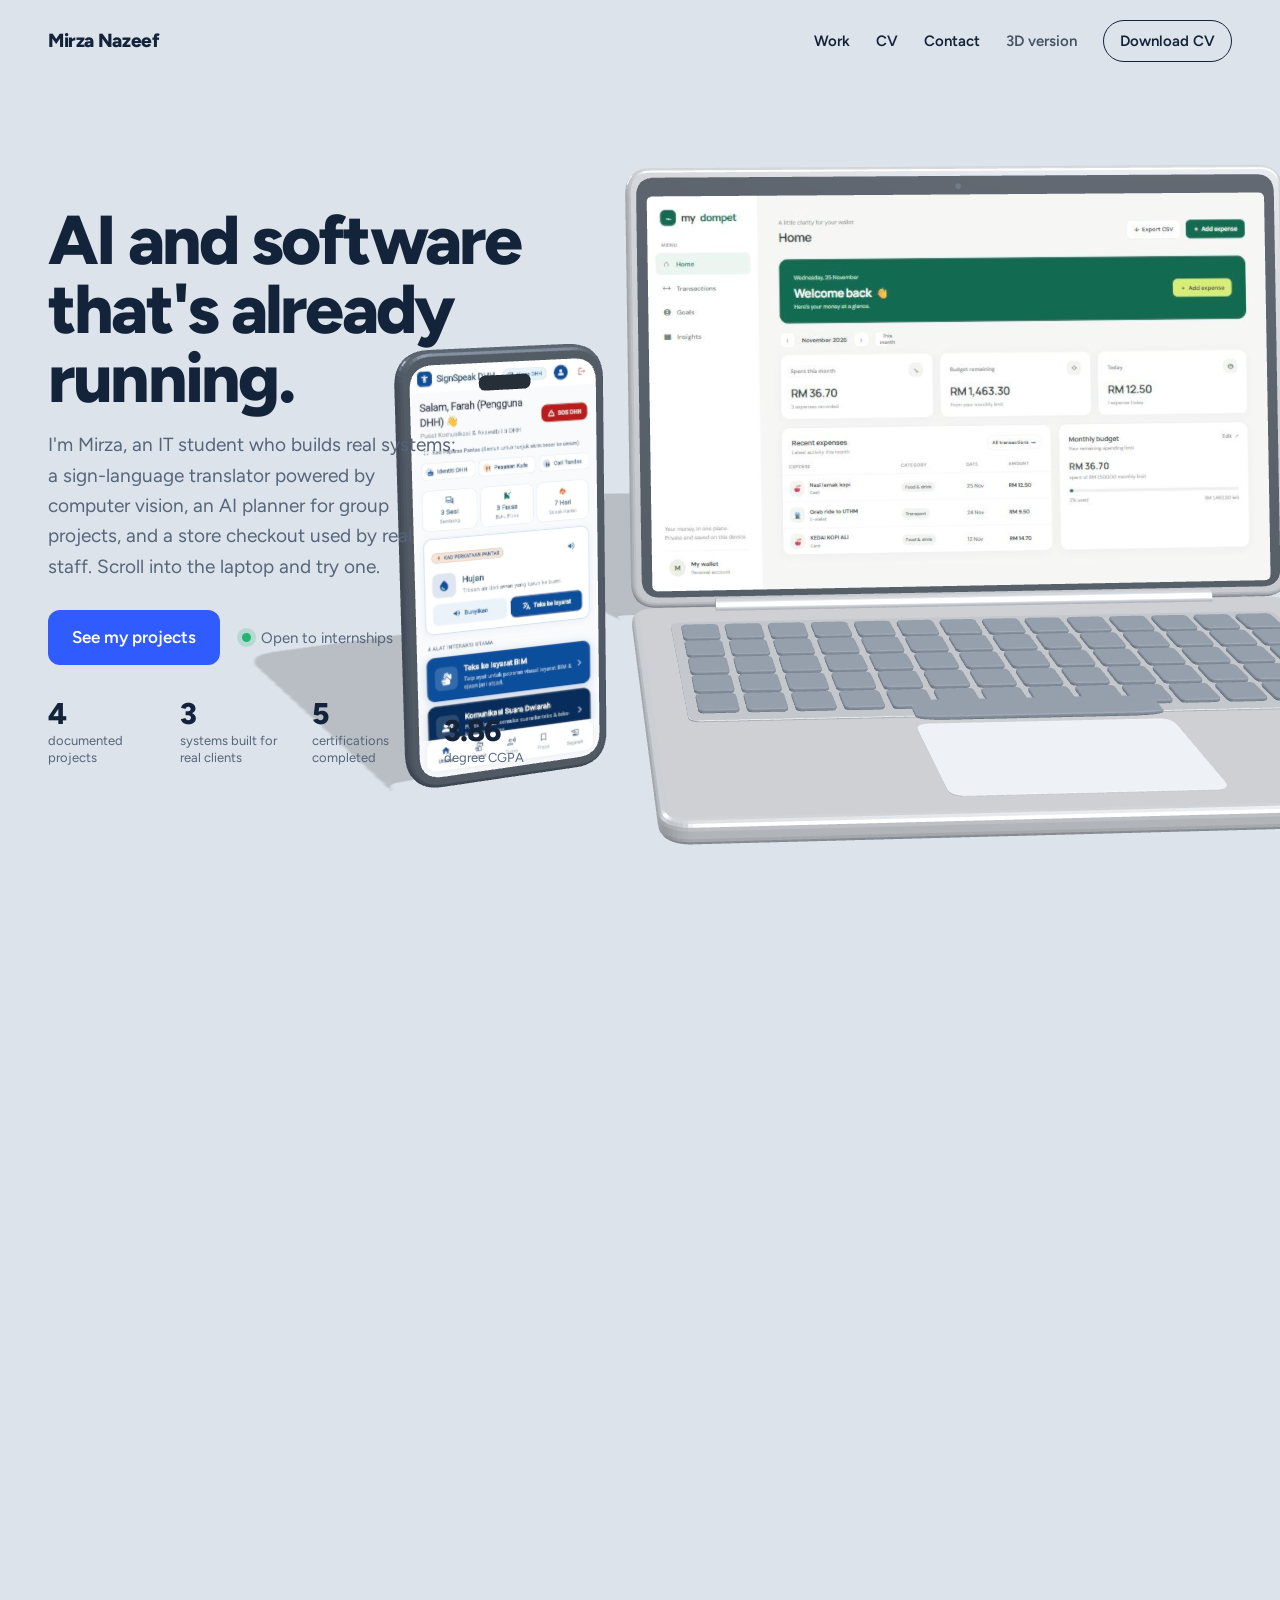
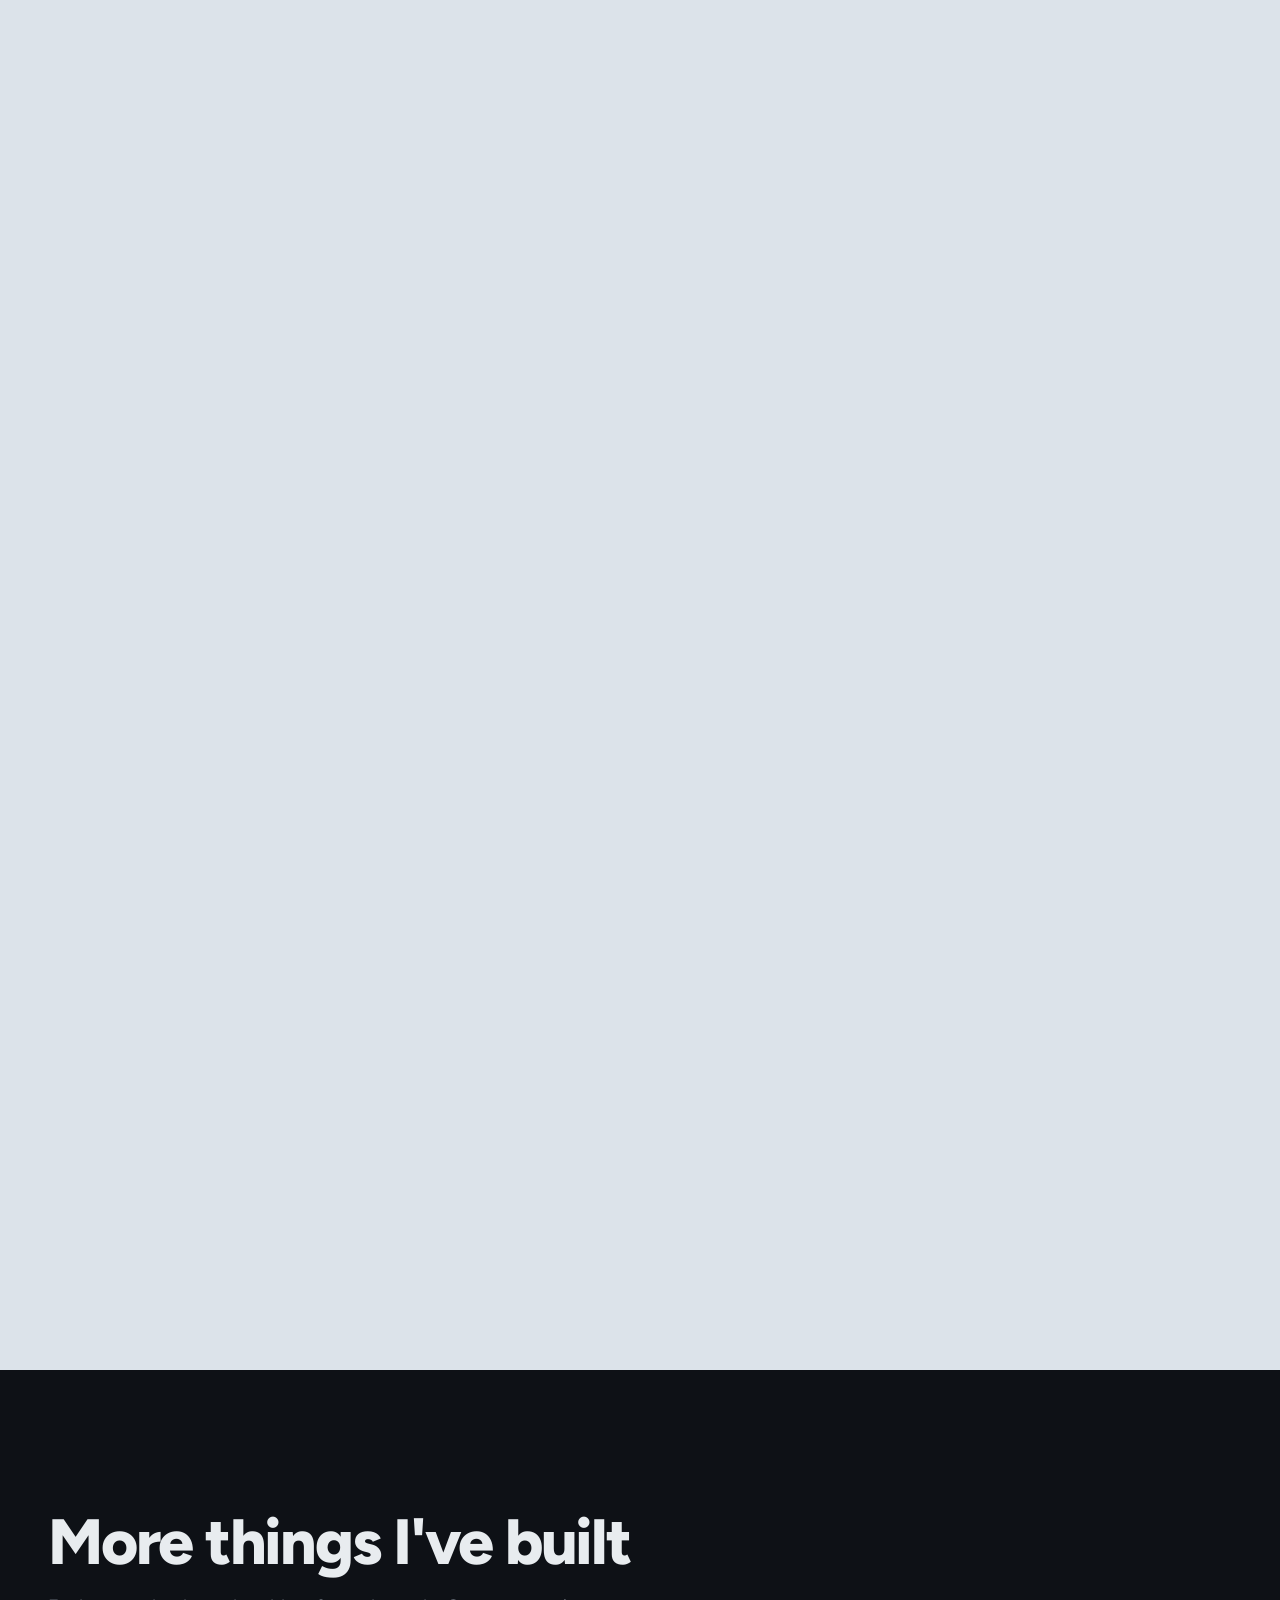
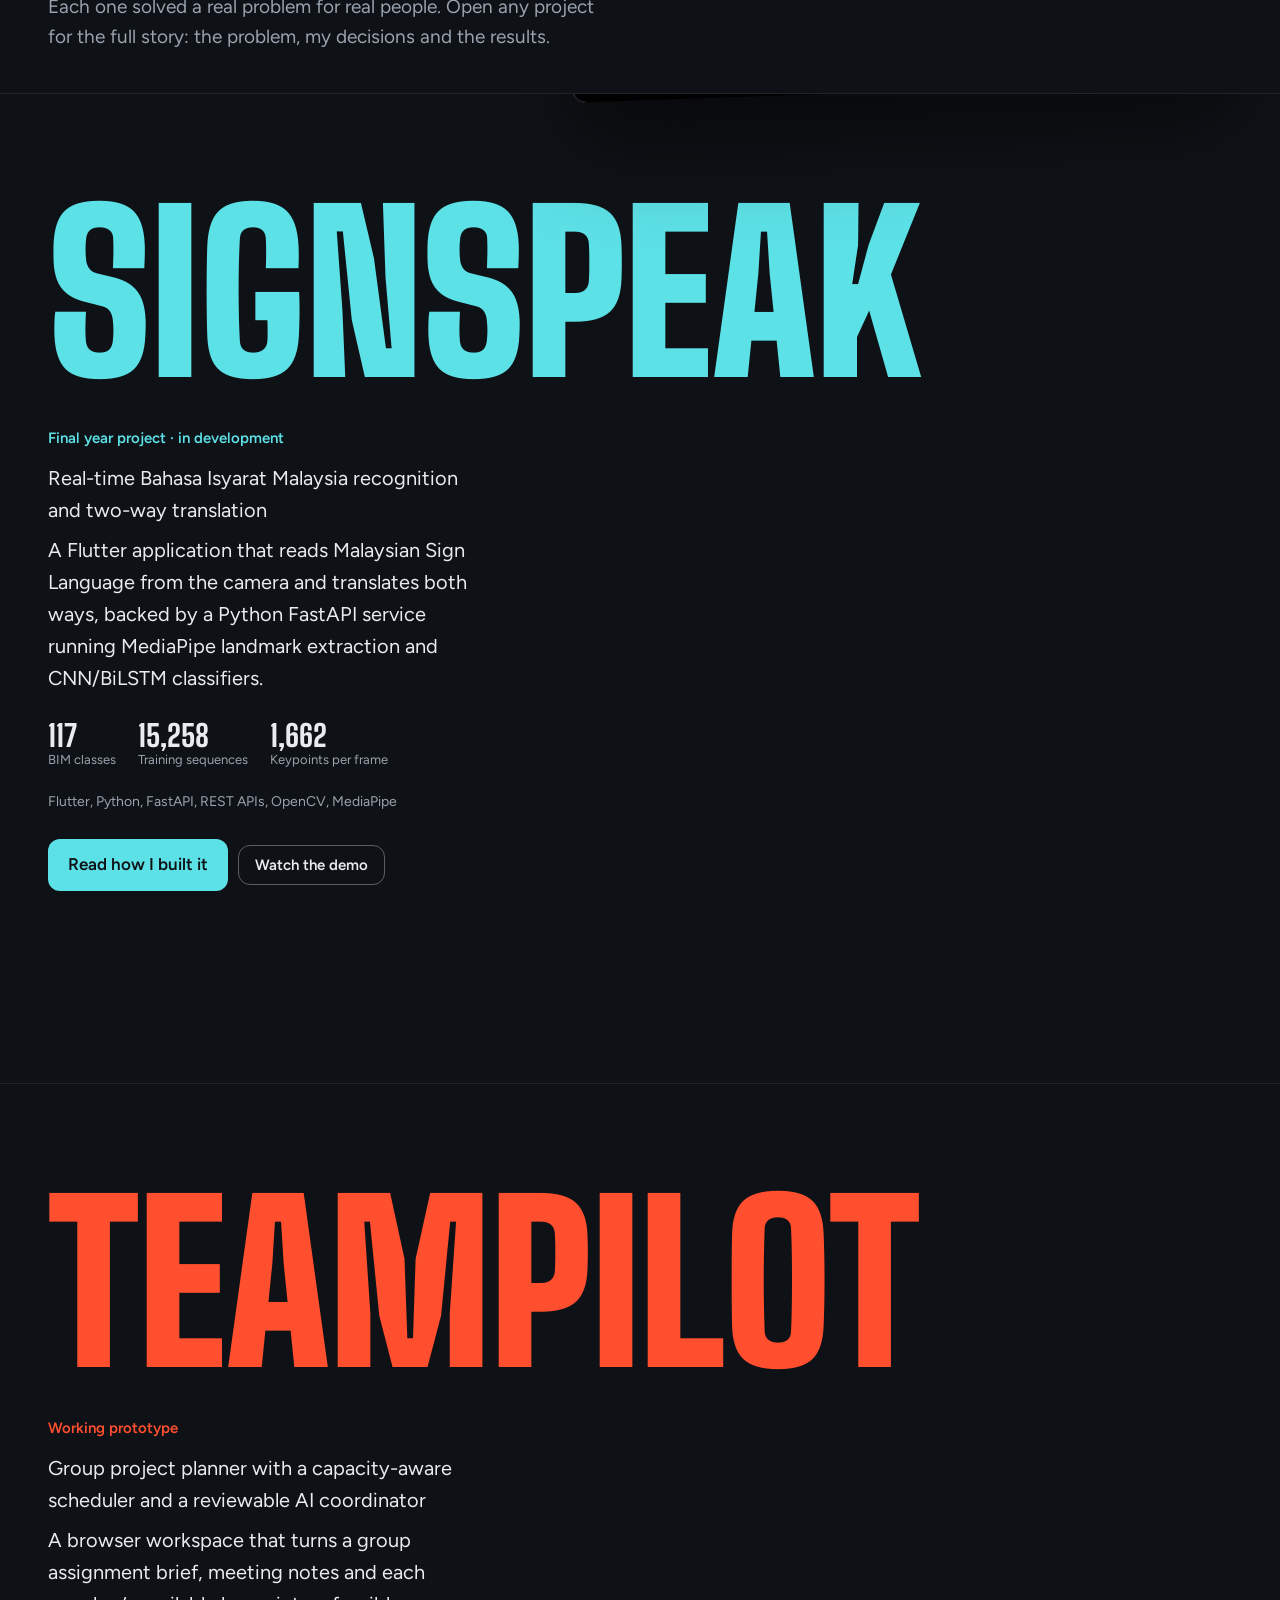
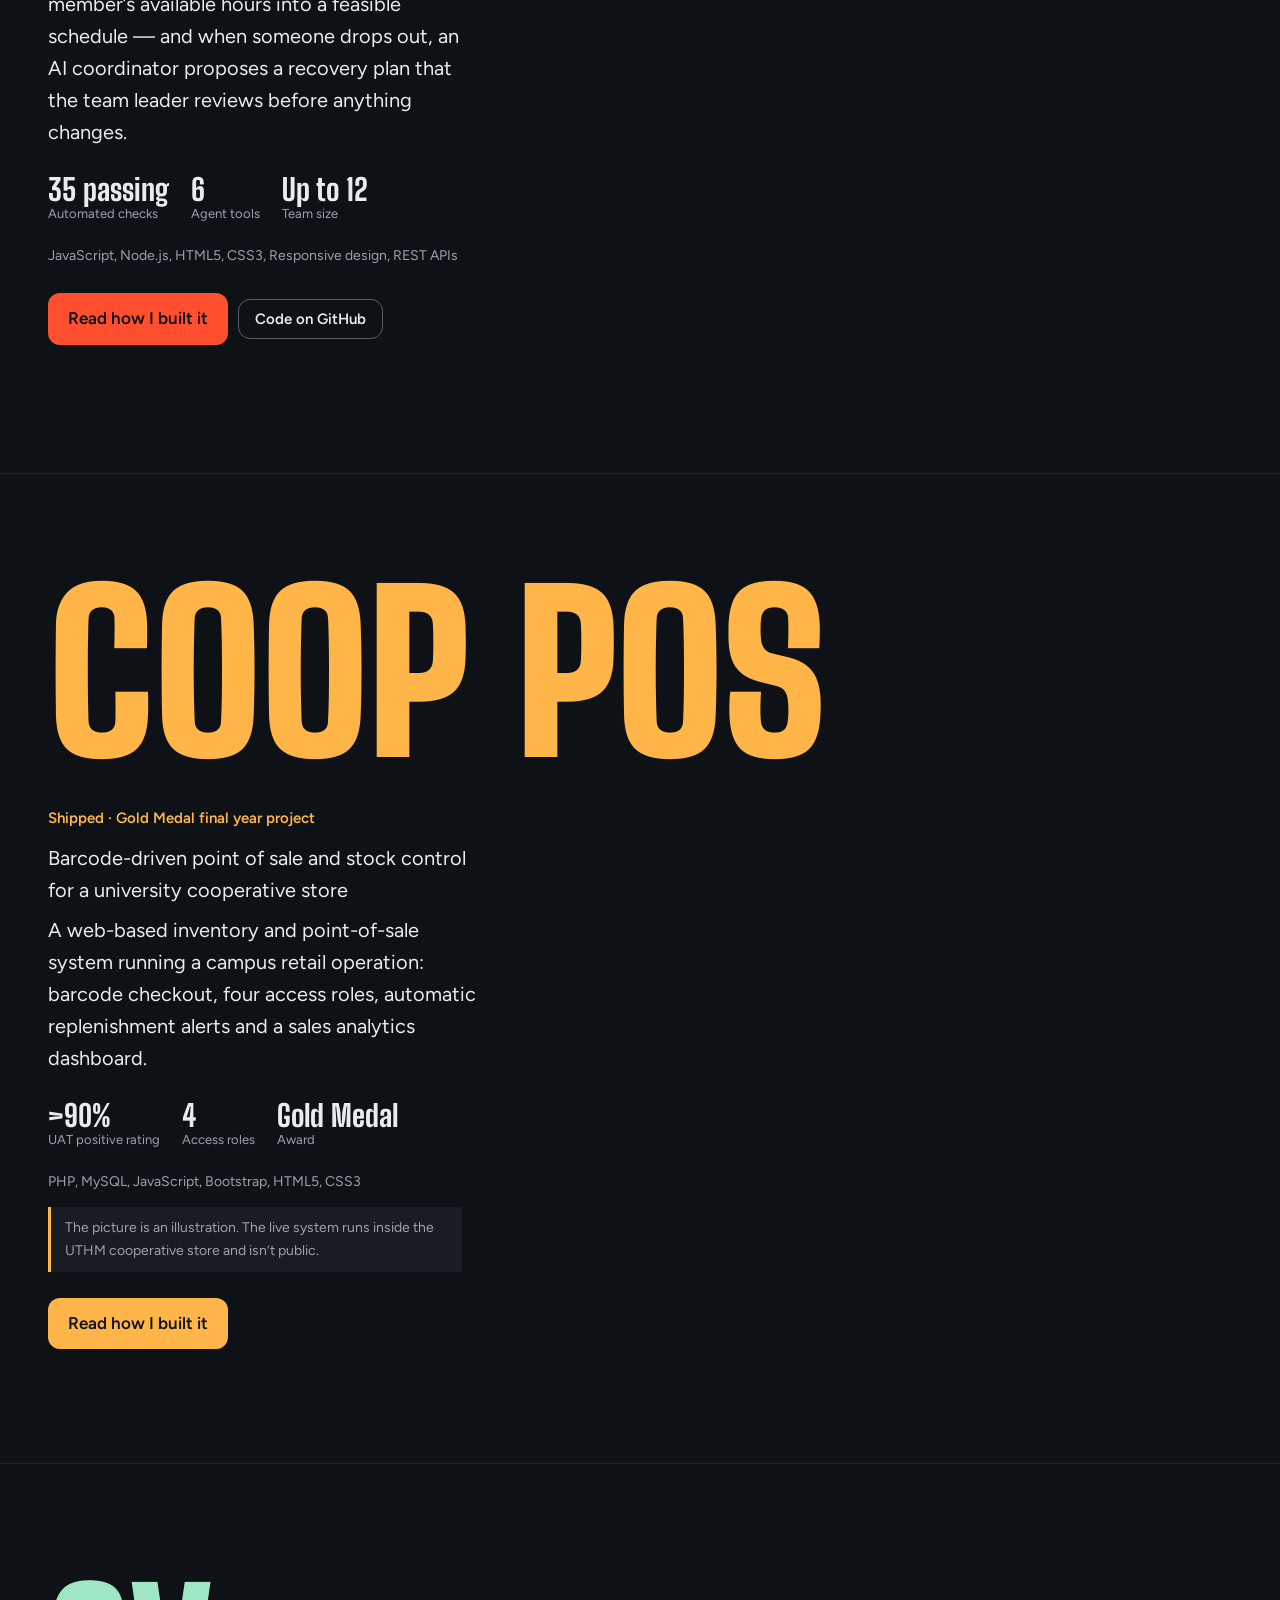
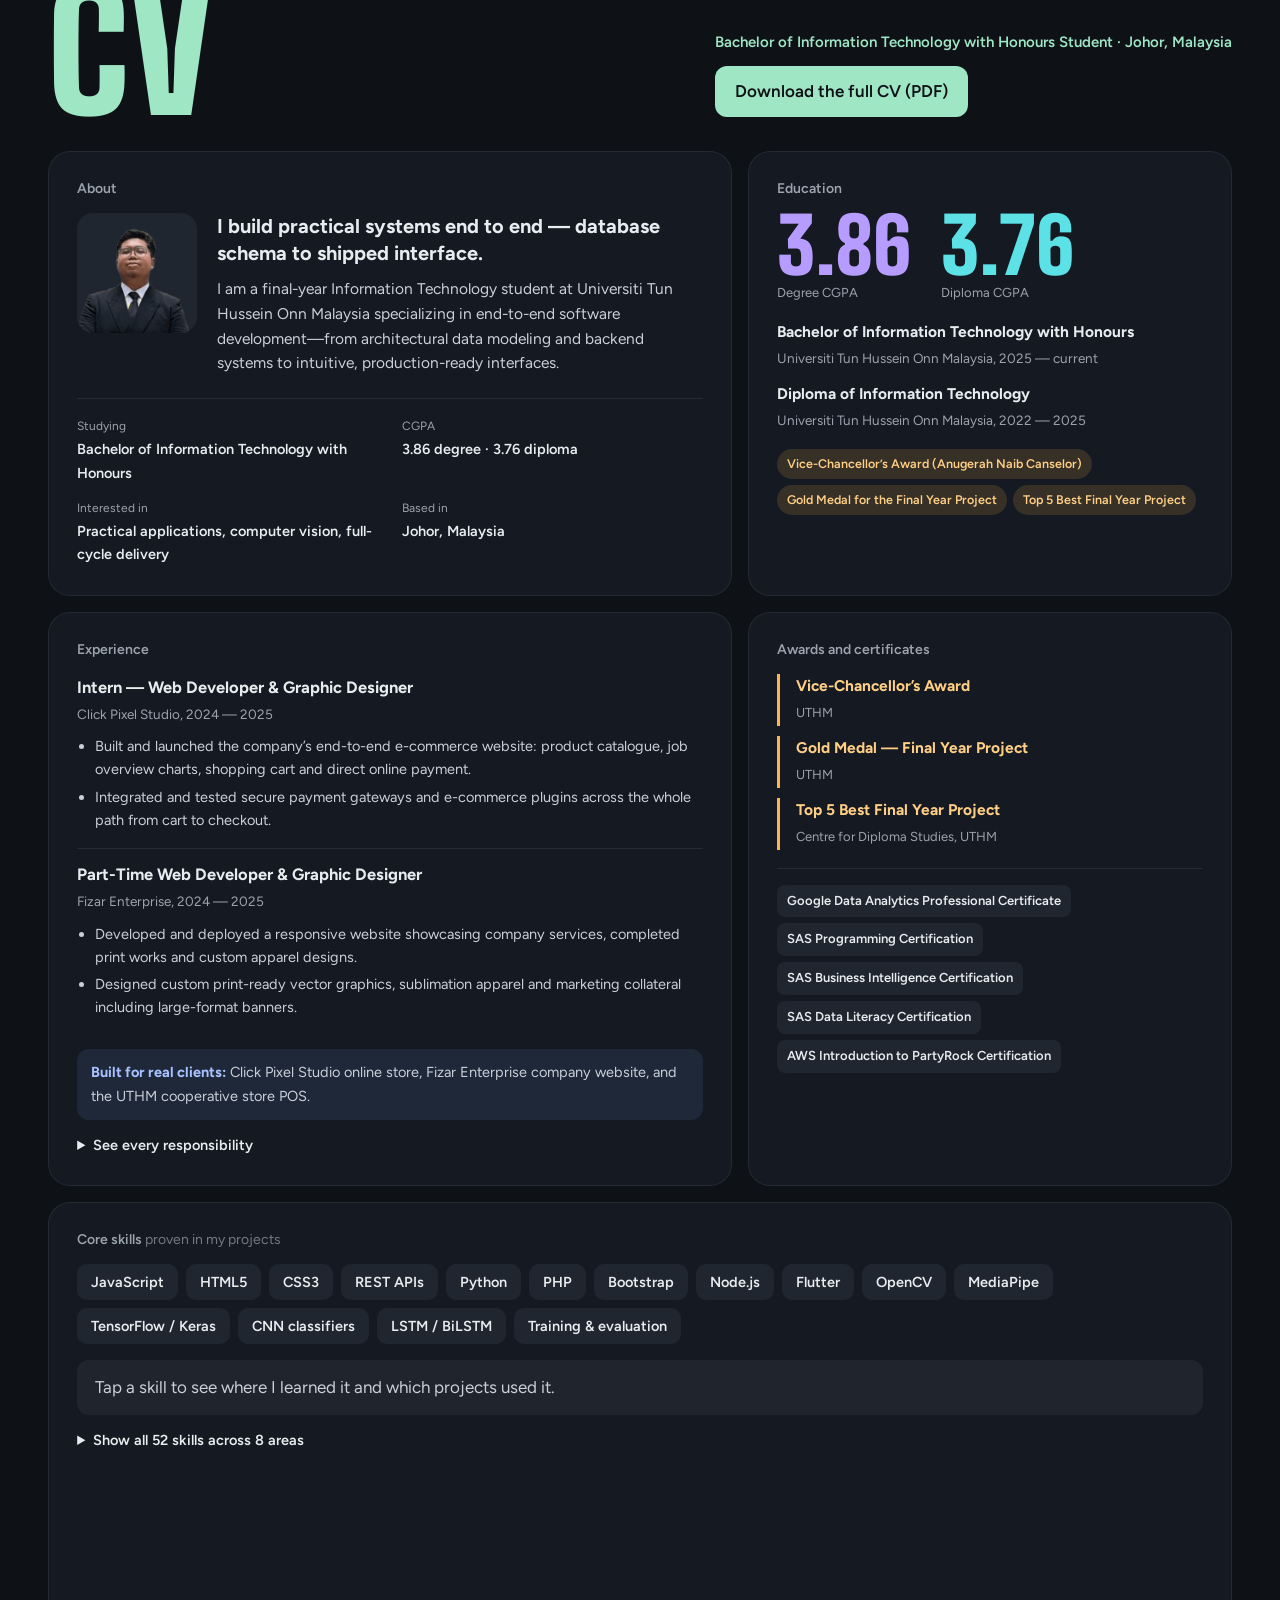
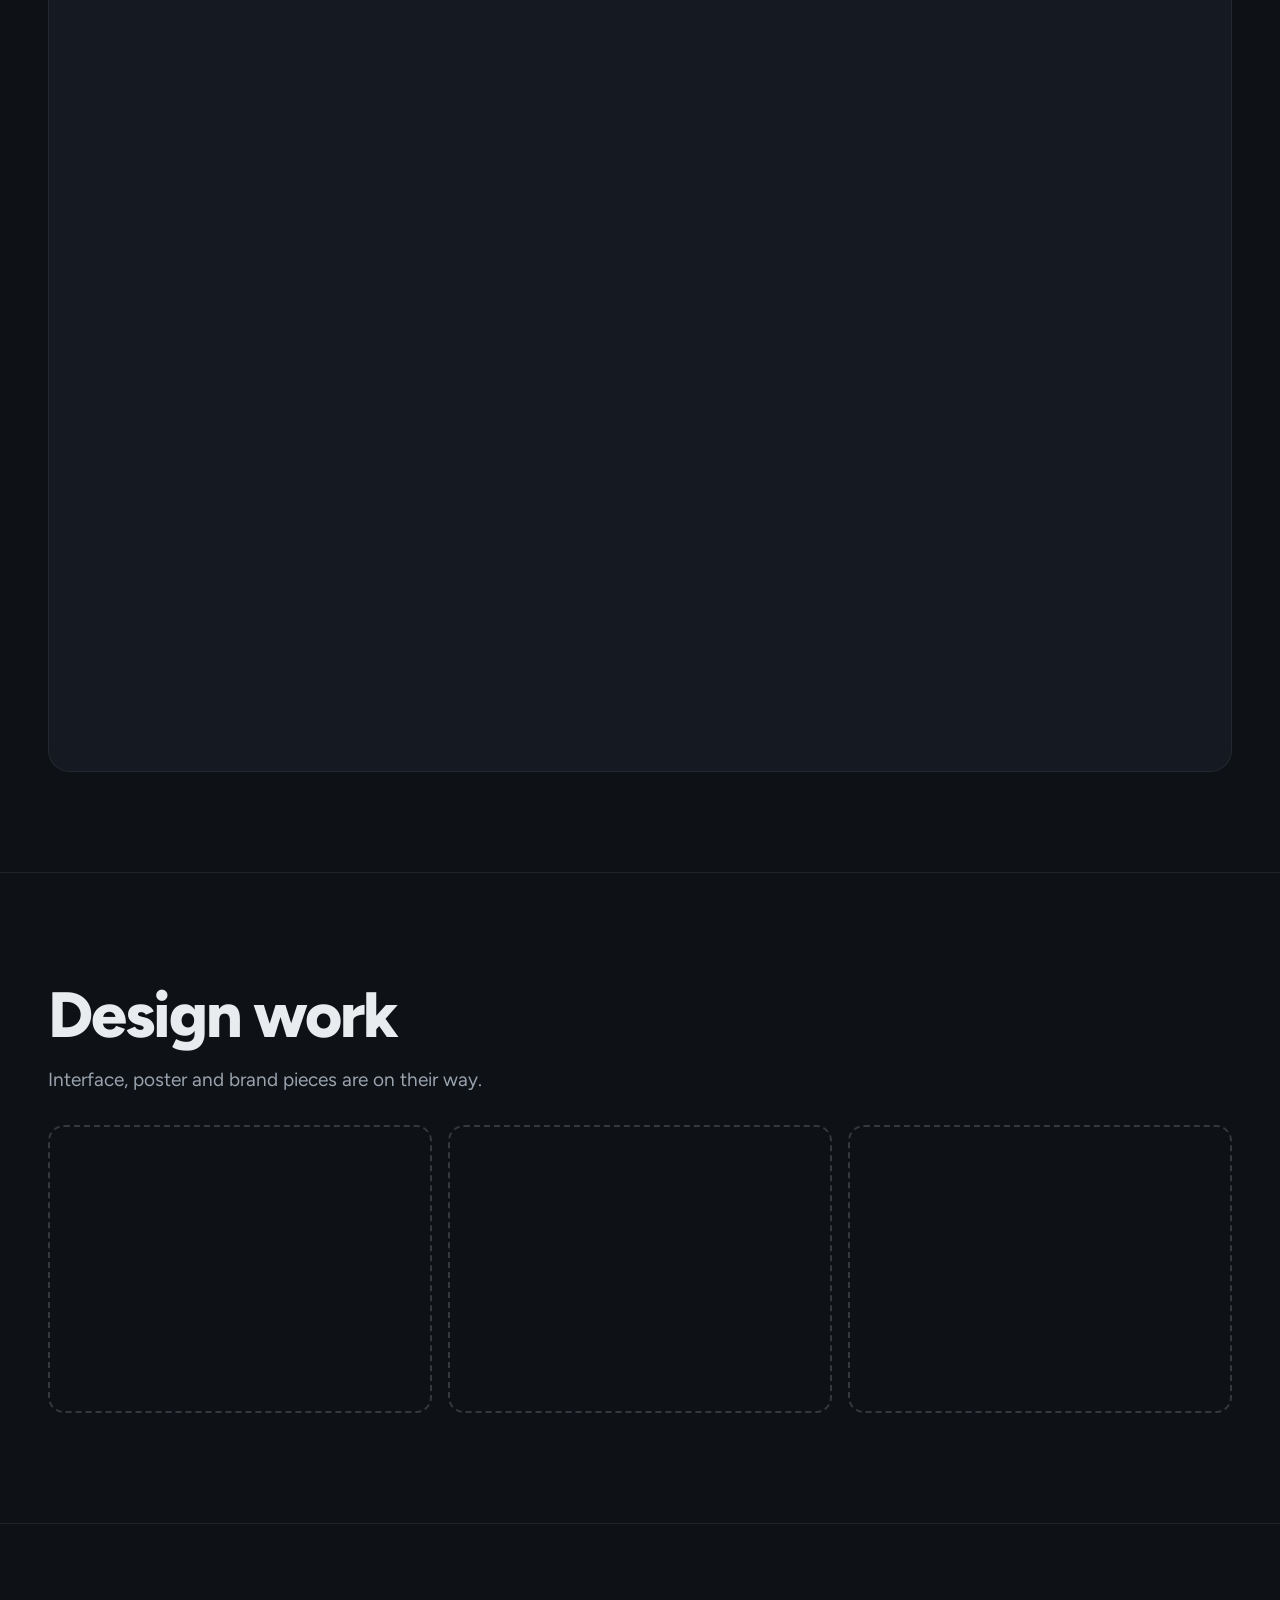
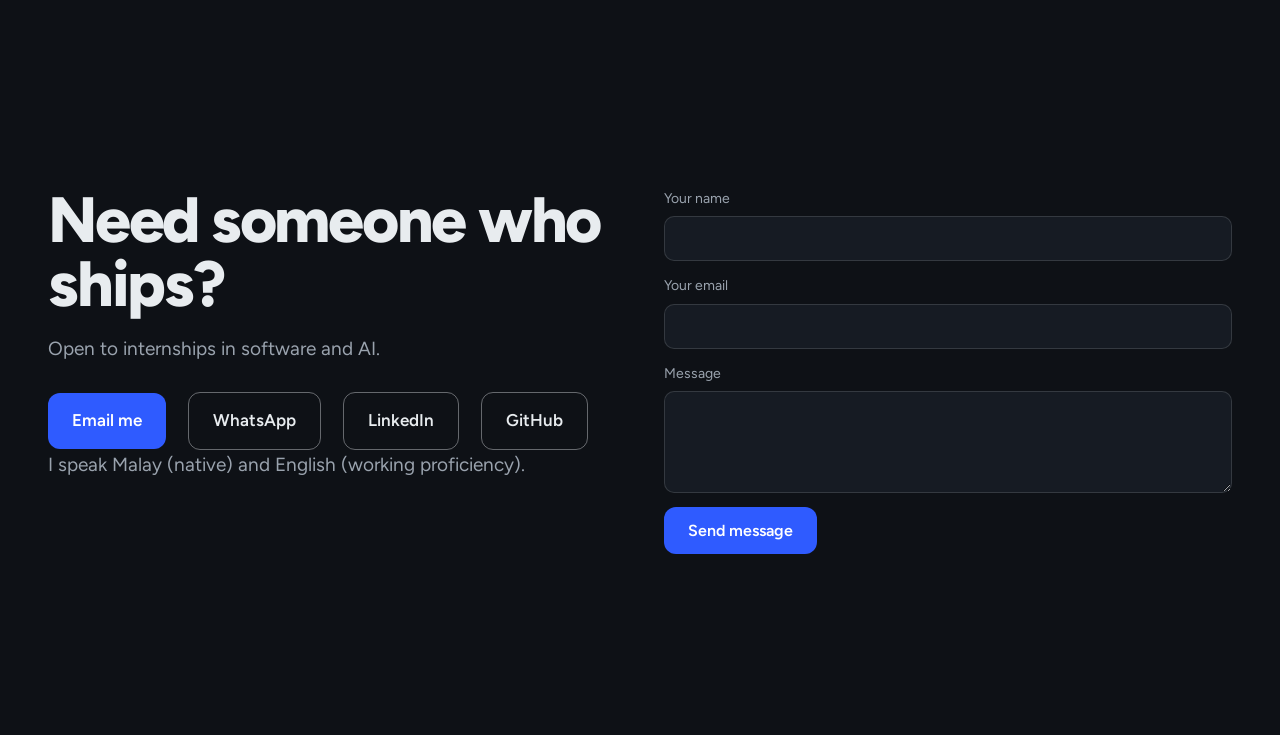
==== commit 71265d27: "Remove the old playable 3D game The 3D studio (/studio/) replaces it. three.js moves to js/libs/, an" ====
--- a/index.html
+++ b/index.html
@@ -89,7 +89,6 @@
           <a class="btn ghost" href="https://github.com/nazKnow-IT">GitHub</a>
         </div>
         <p class="langs" id="langs"></p>
-        <p class="game">Prefer to explore? <a href="game/">Walk my playable 3D portfolio</a>.</p>
       </div>
       <form class="form" id="contactForm">
         <label>Your name<input name="name" required autocomplete="name"></label>
@@ -106,7 +105,7 @@
 <script src="js/content/site.config.js"></script>
 <script src="js/content/skills.data.js"></script>
 <script src="js/content/projects.data.js"></script>
-<script src="game/libs/three.min.js"></script>
+<script src="js/libs/three.min.js"></script>
 <script src="js/home.js"></script>
 </body>
 </html>
--- a/css/home.css
+++ b/css/home.css
@@ -175,8 +175,7 @@
 .slots{display:grid;grid-template-columns:repeat(3,1fr);gap:16px;margin-top:30px}
 .slots div{aspect-ratio:4/3;border-radius:16px;border:2px dashed rgba(232,236,239,.18)}
 .contact{padding:110px clamp(18px,4vw,48px) 140px;border-top:1px solid rgba(232,236,239,.08)}
-.langs,.game{color:var(--dim);margin:22px 0 0}
-.game a{color:var(--paper)}
+.langs{color:var(--dim);margin:22px 0 0}
 .form{display:grid;gap:14px;align-content:start}
 .form label{display:grid;gap:6px;font-size:14px;color:var(--dim)}
 .form input,.form textarea{font:16px var(--body);color:var(--paper);background:#161B23;border:1px solid rgba(232,236,239,.14);border-radius:10px;padding:12px 14px}
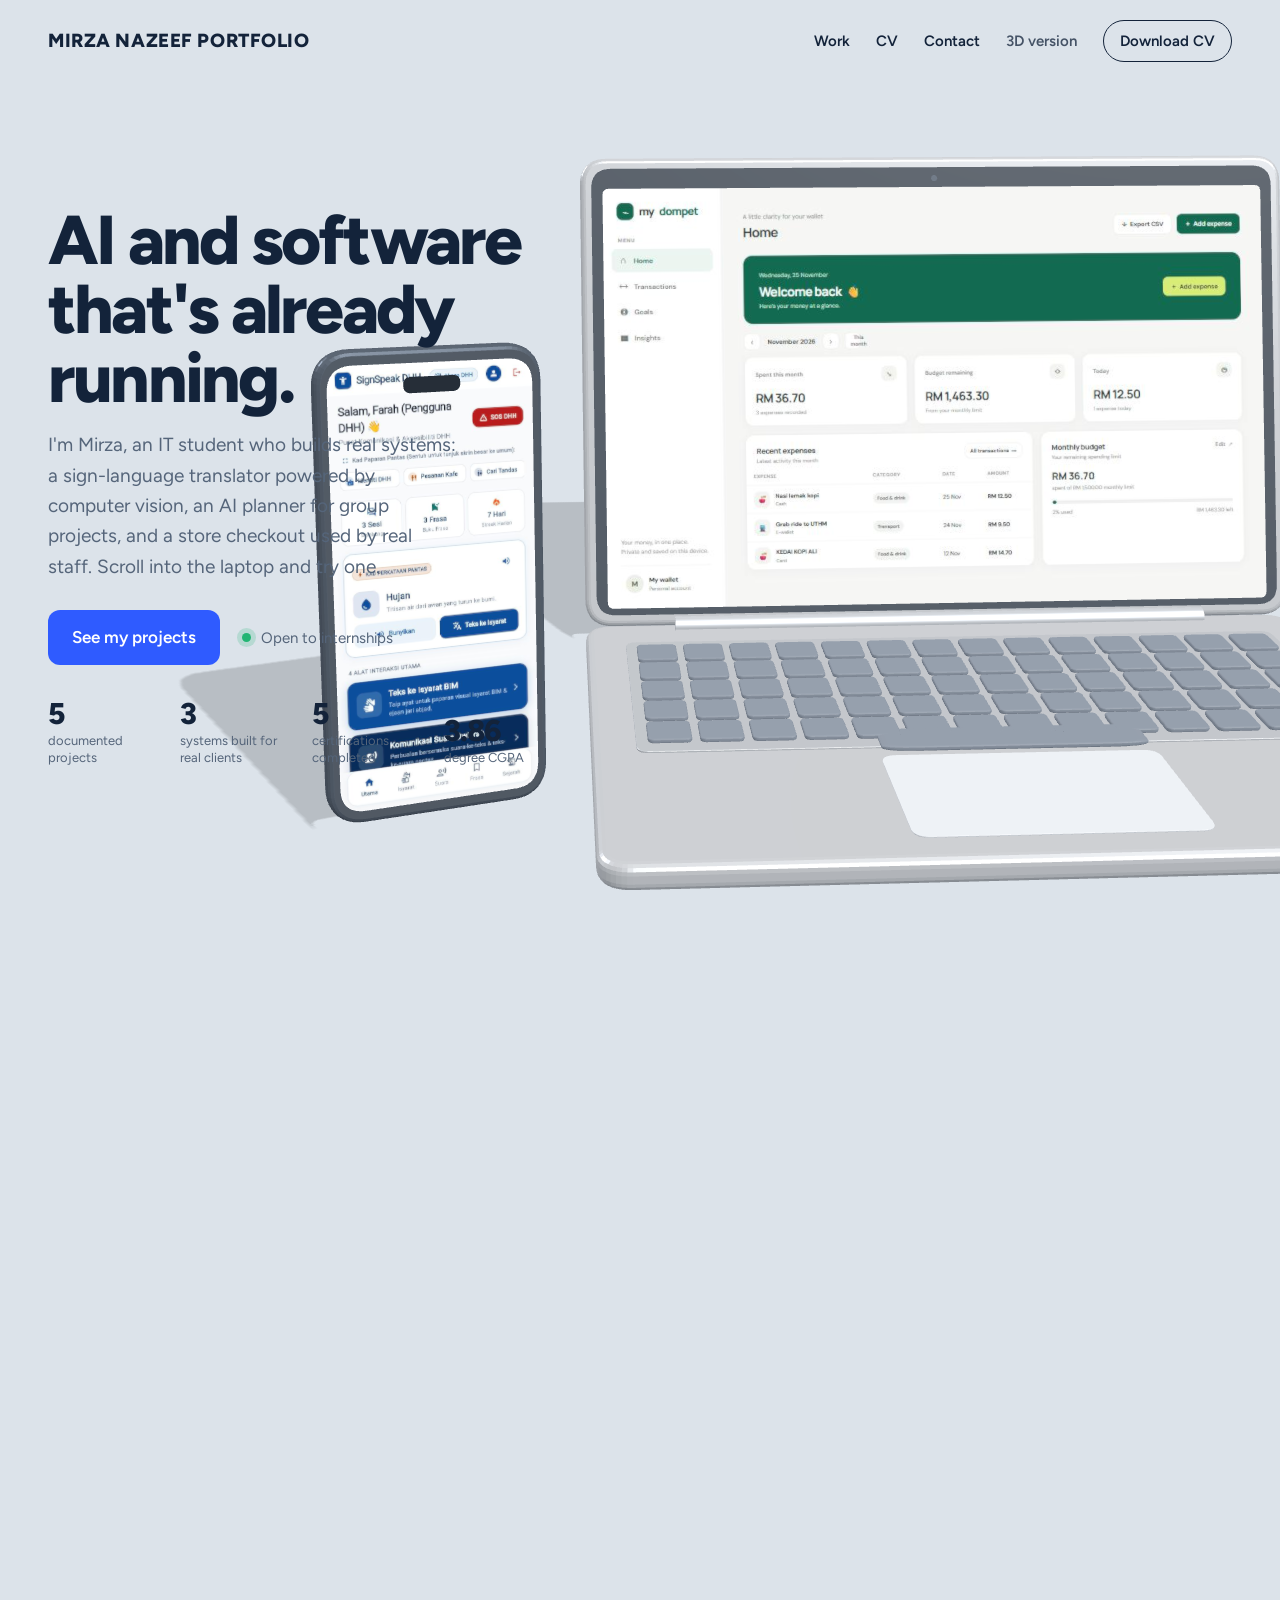
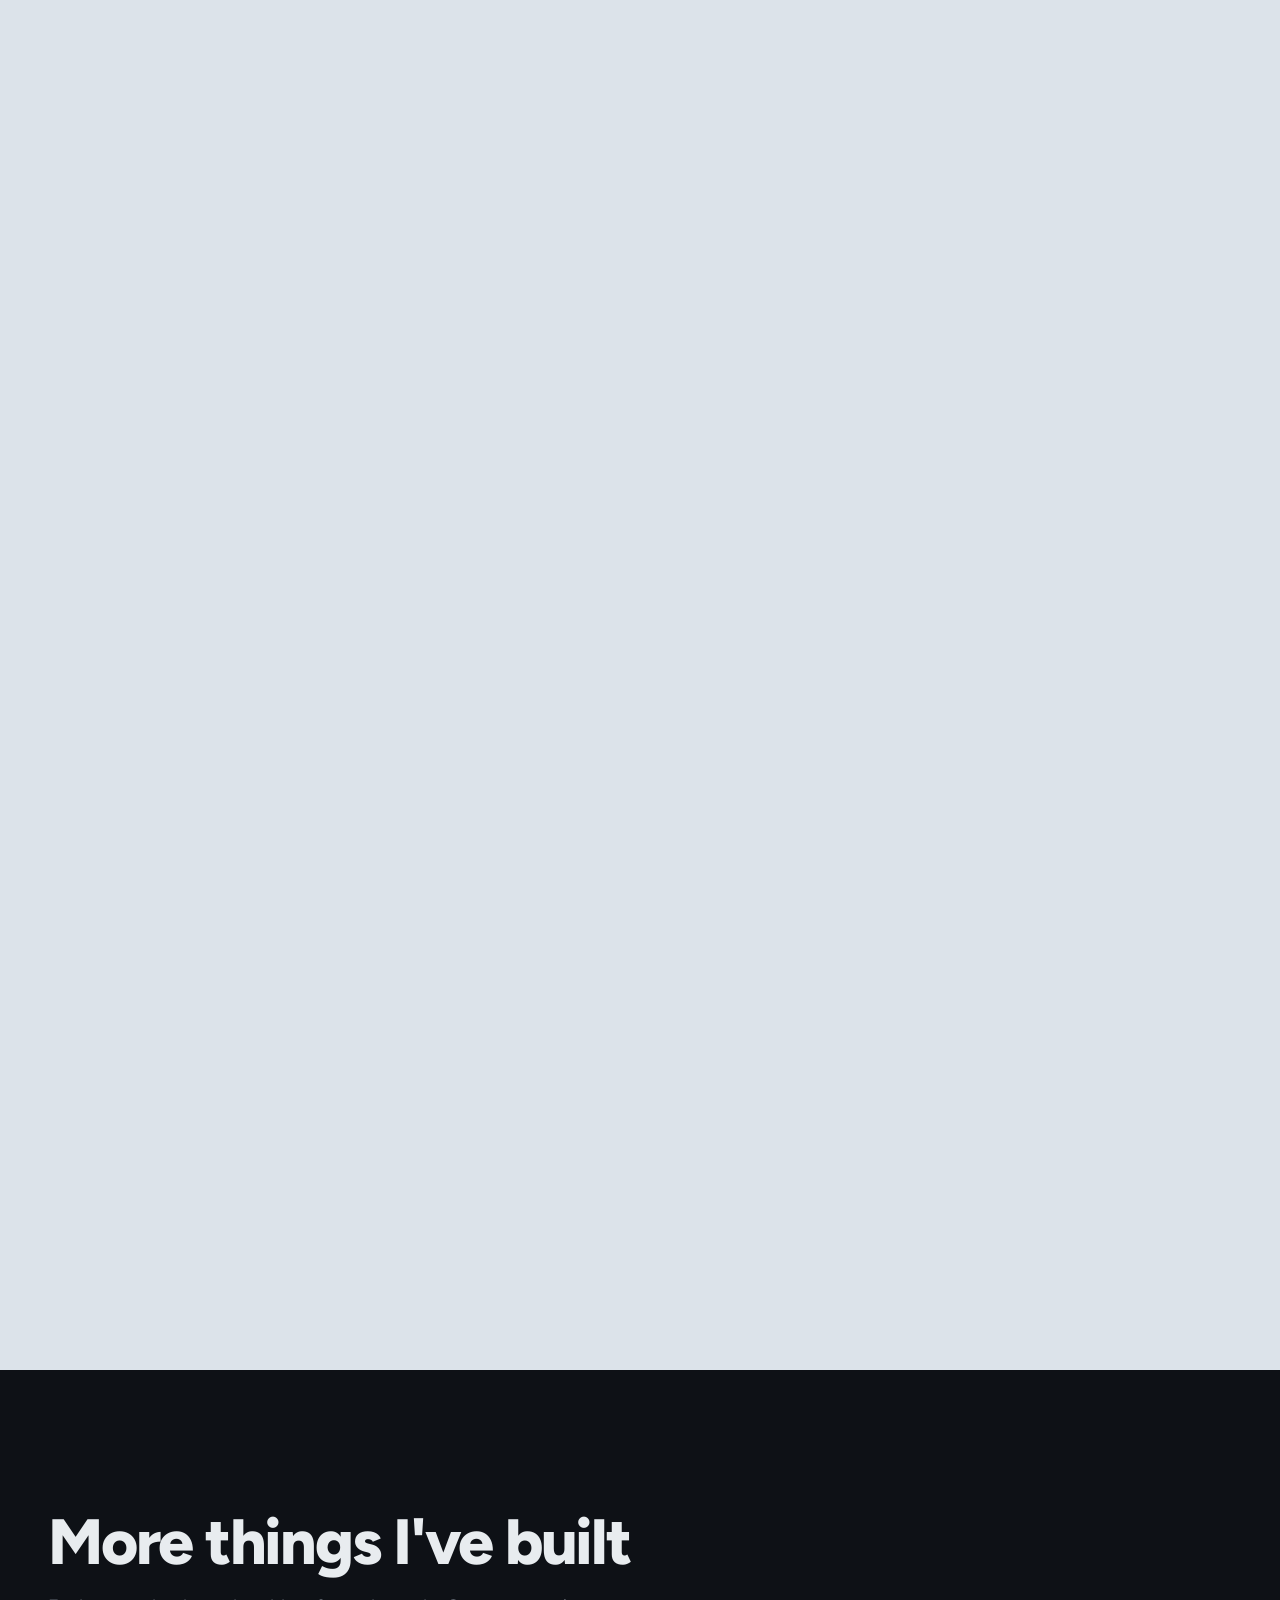
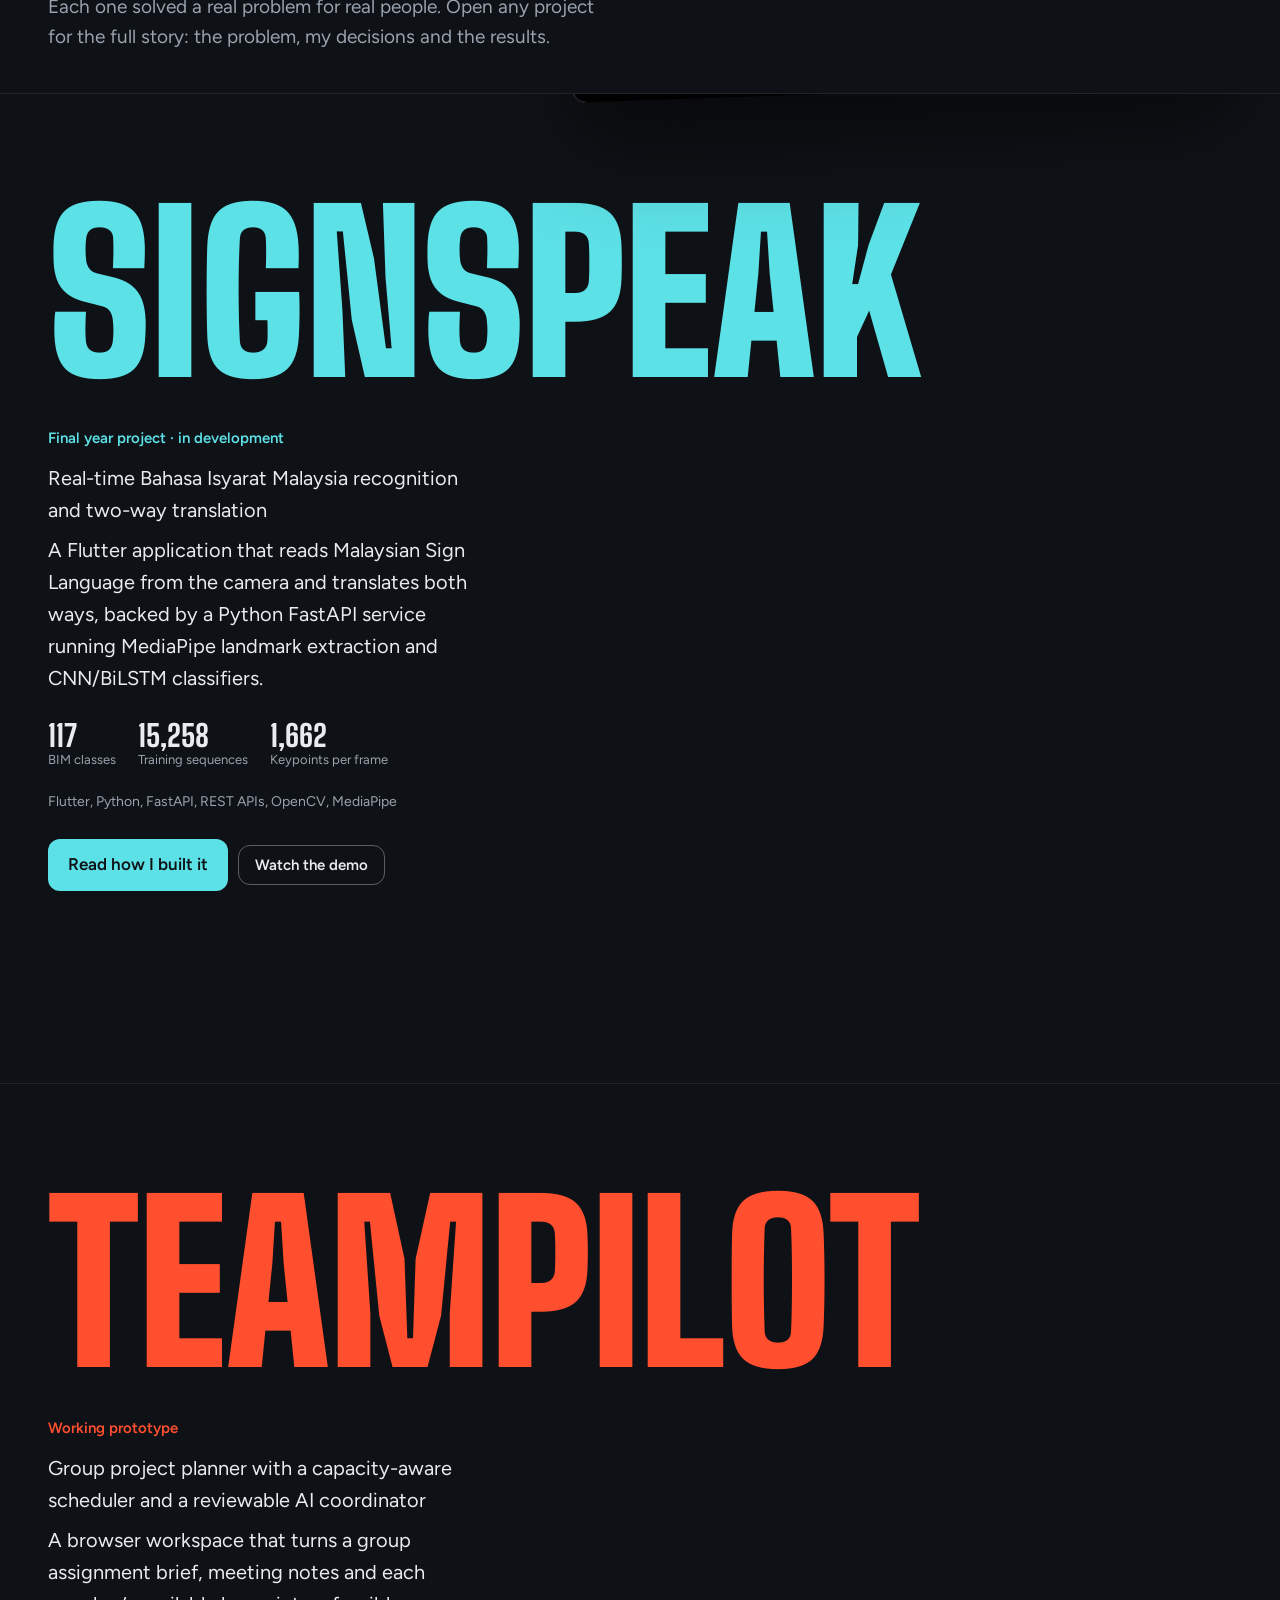
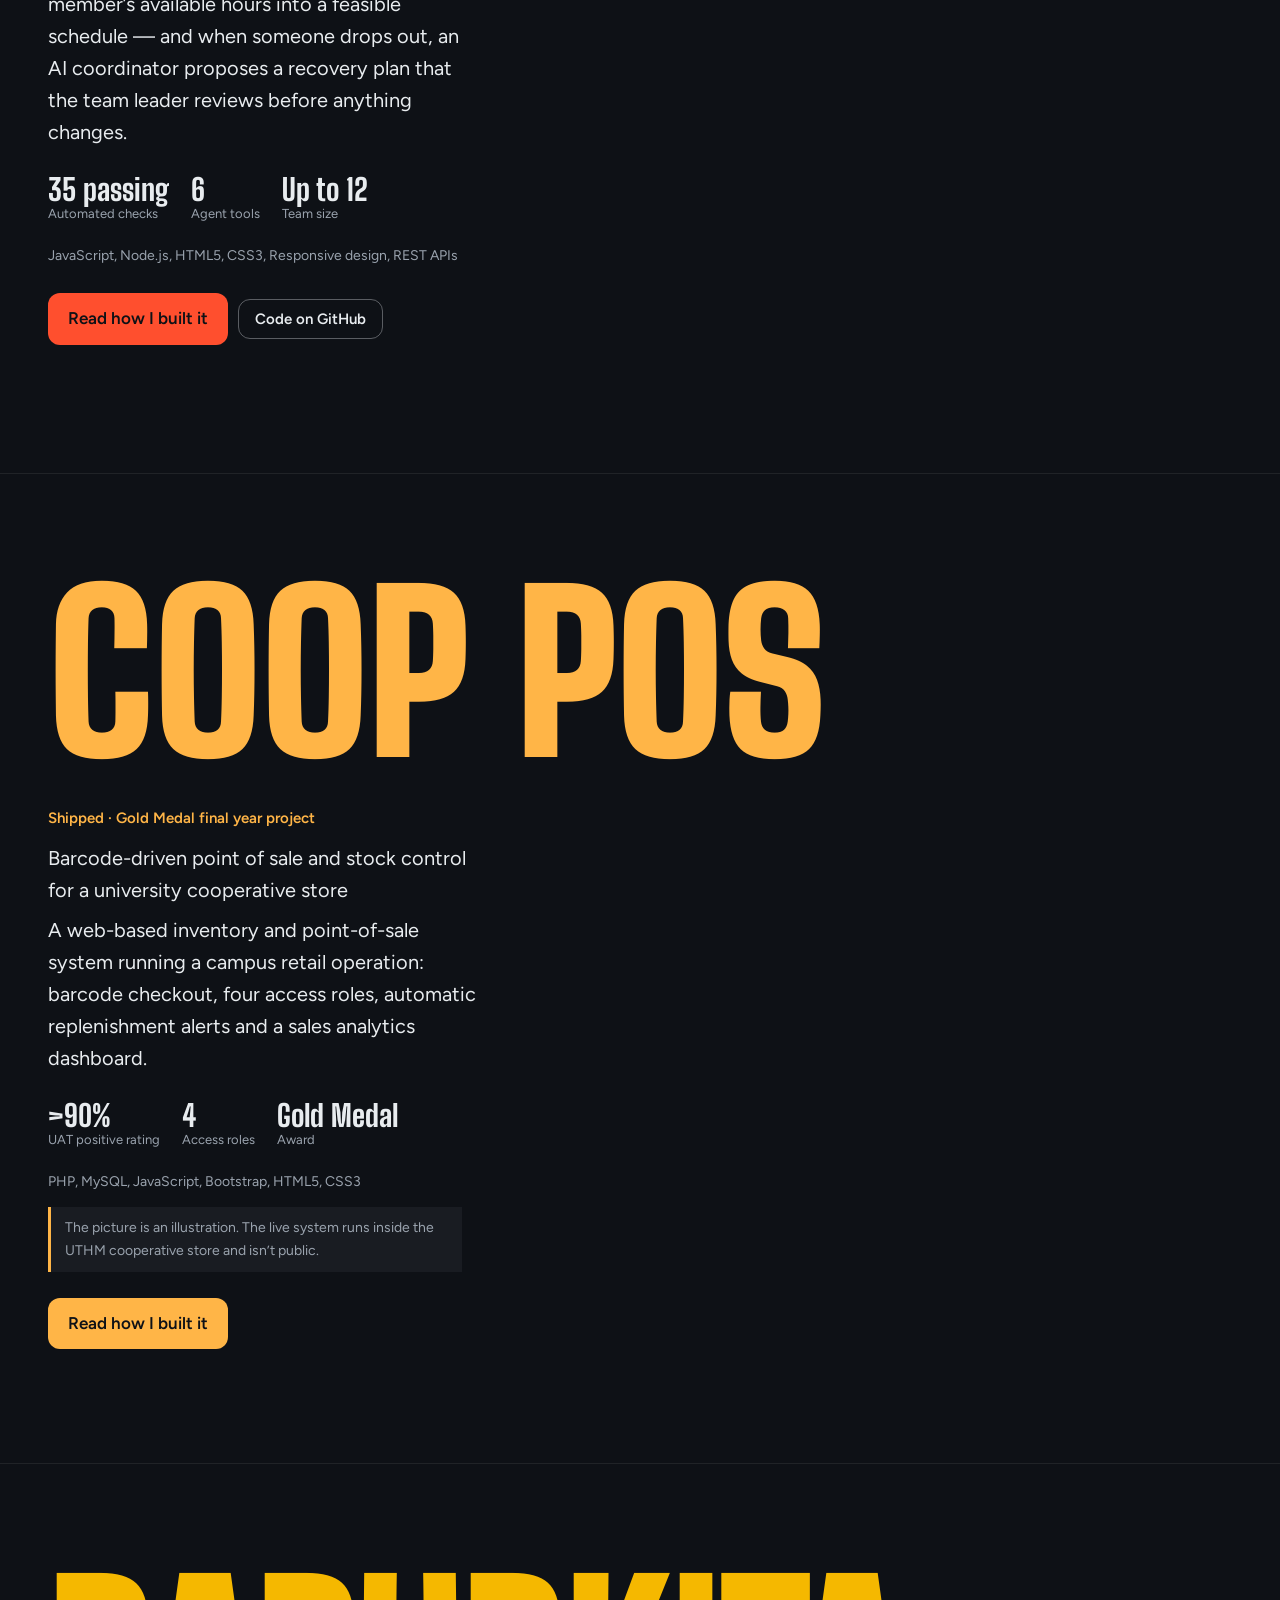
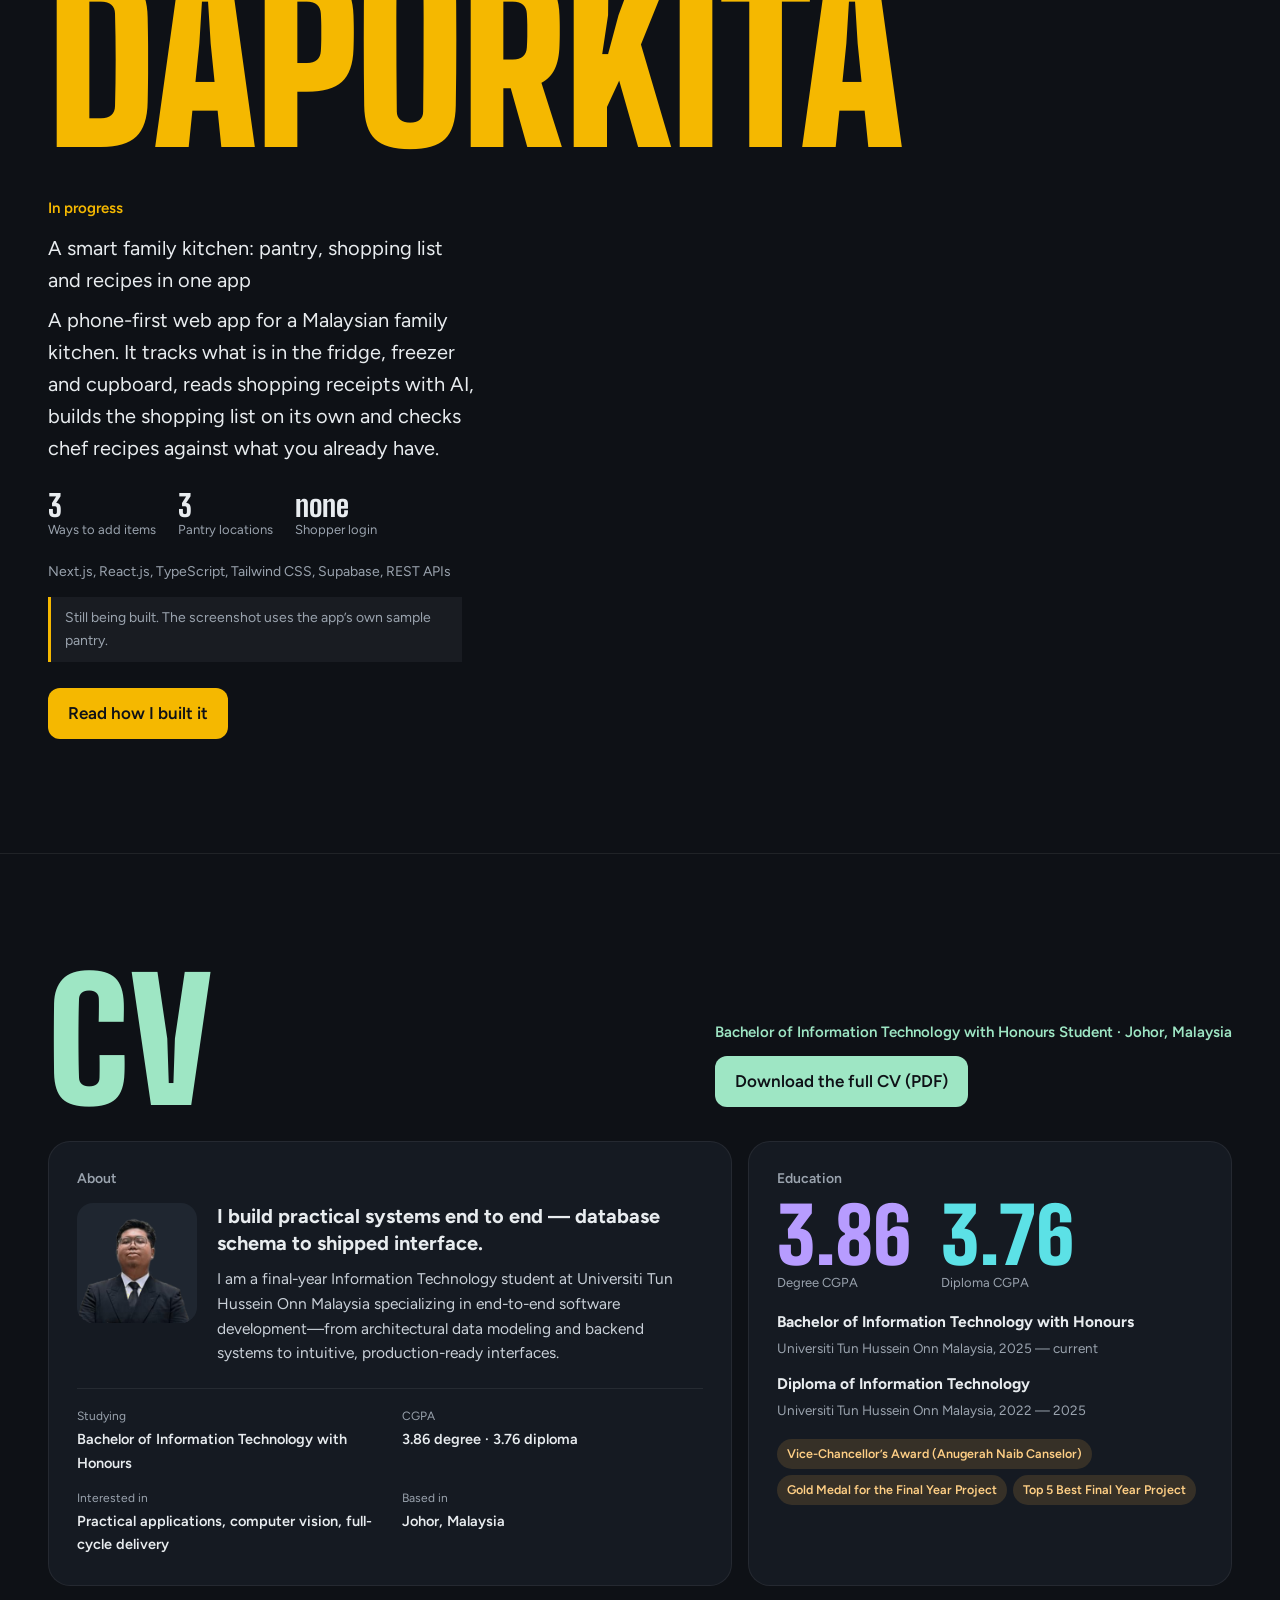
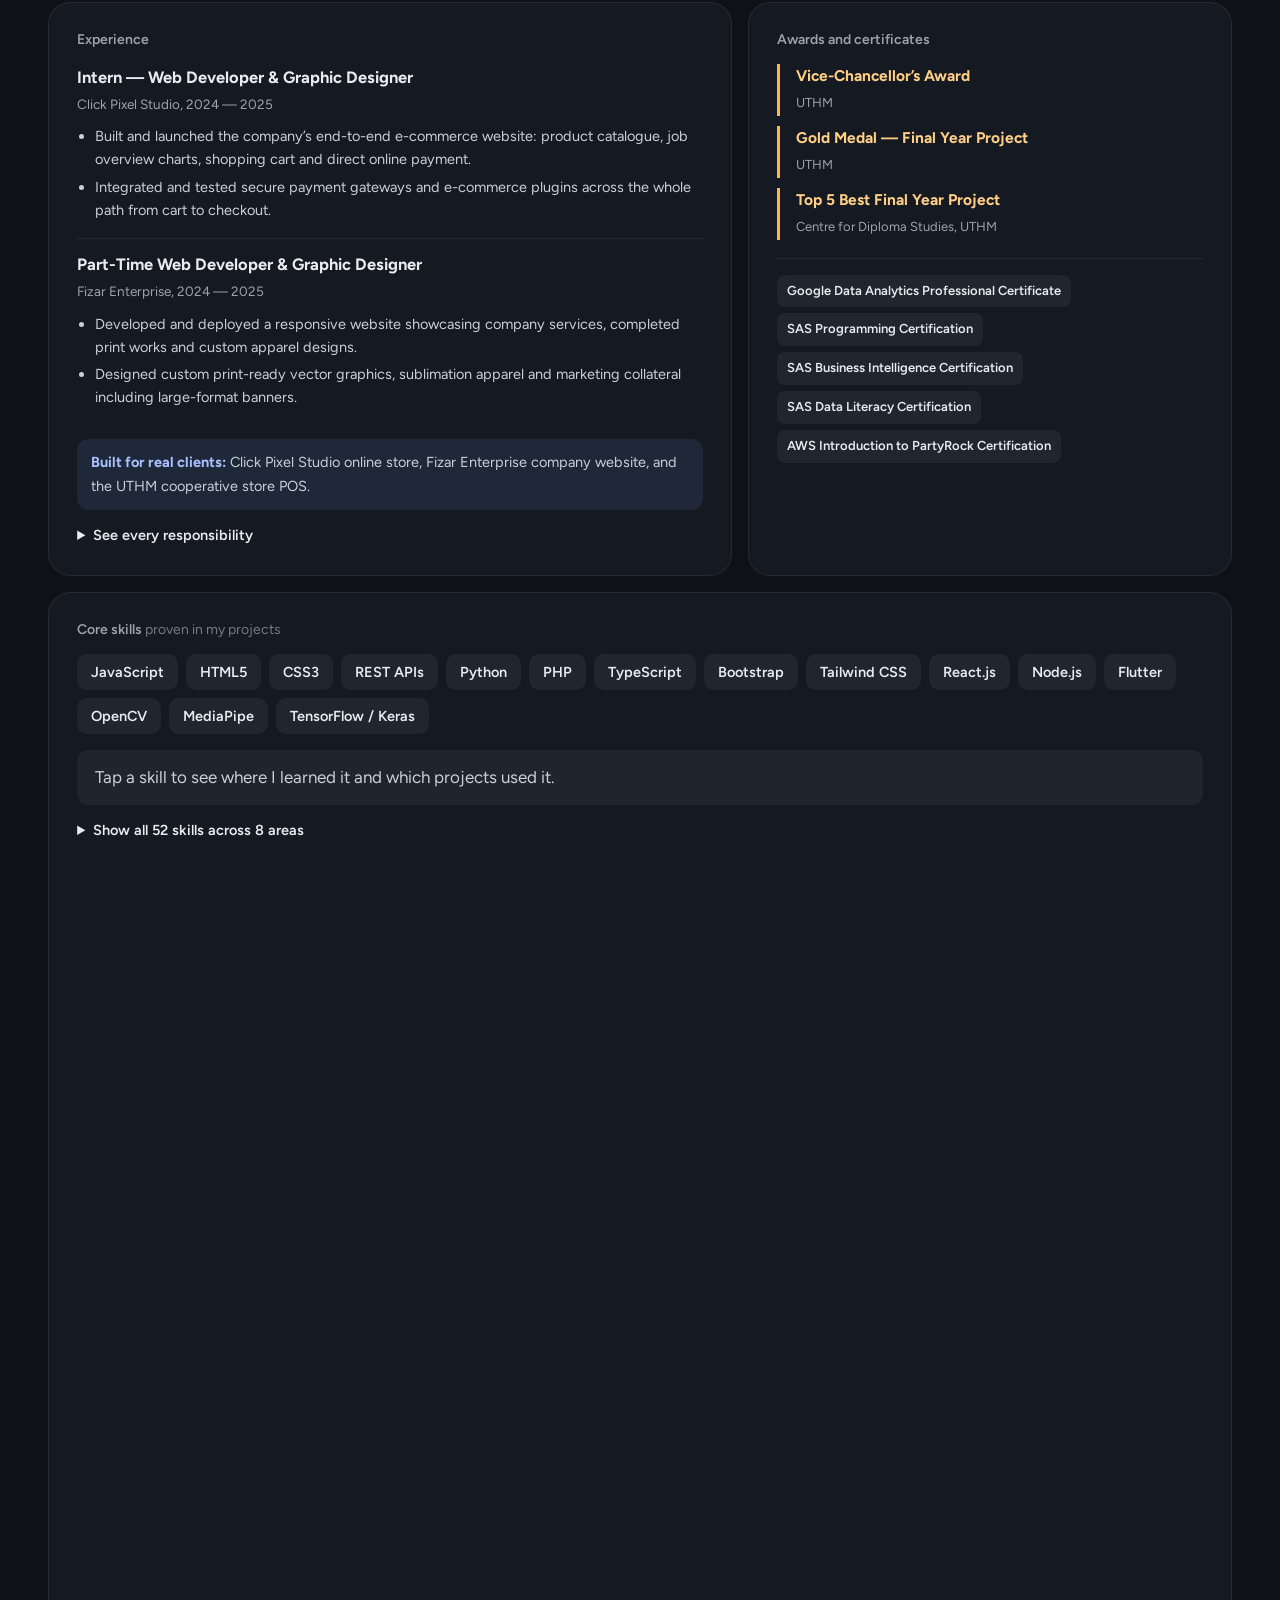
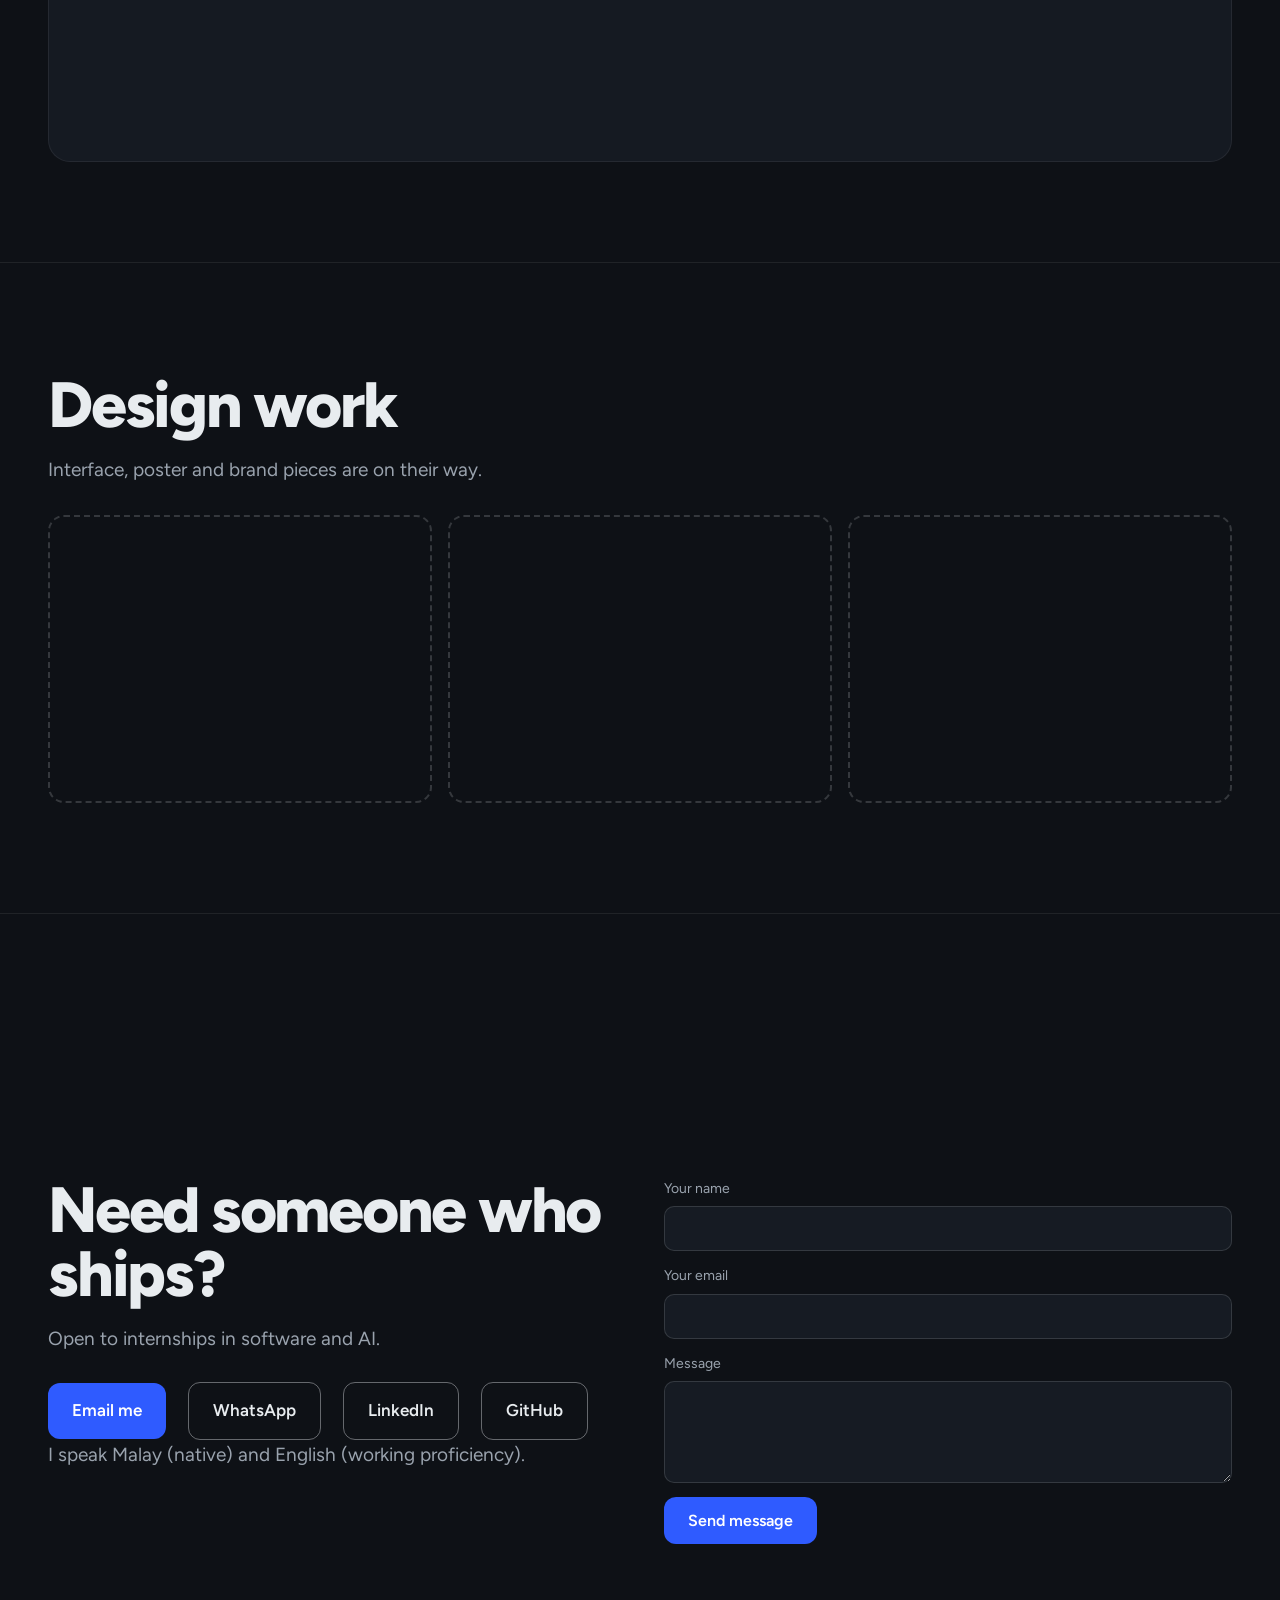
==== commit 3739aa37: "Homepage: top-left wordmark reads MIRZA NAZEEF PORTFOLIO Co-Authored-By: Claude Opus 5.5 <noreply@an" ====
--- a/index.html
+++ b/index.html
@@ -22,7 +22,7 @@
 <body>
 
 <nav class="top" id="top">
-  <a class="mark" href="#">Mirza Nazeef</a>
+  <a class="mark" href="#">MIRZA NAZEEF PORTFOLIO</a>
   <div class="links">
     <a href="#work">Work</a>
     <a href="#cv">CV</a>
--- a/css/home.css
+++ b/css/home.css
@@ -375,3 +375,6 @@
   .row{margin-top:18px}.stats{margin-top:20px}
 }
 @media (max-width:760px){ .hero-copy{top:auto;bottom:6vh;display:block} }
+/* the "MIRZA NAZEEF PORTFOLIO" wordmark: capitals read better with a little tracking */
+.mark{letter-spacing:.03em;white-space:nowrap}
+@media (max-width:760px){ .mark{font-size:13px;white-space:normal;line-height:1.15;max-width:12ch} }
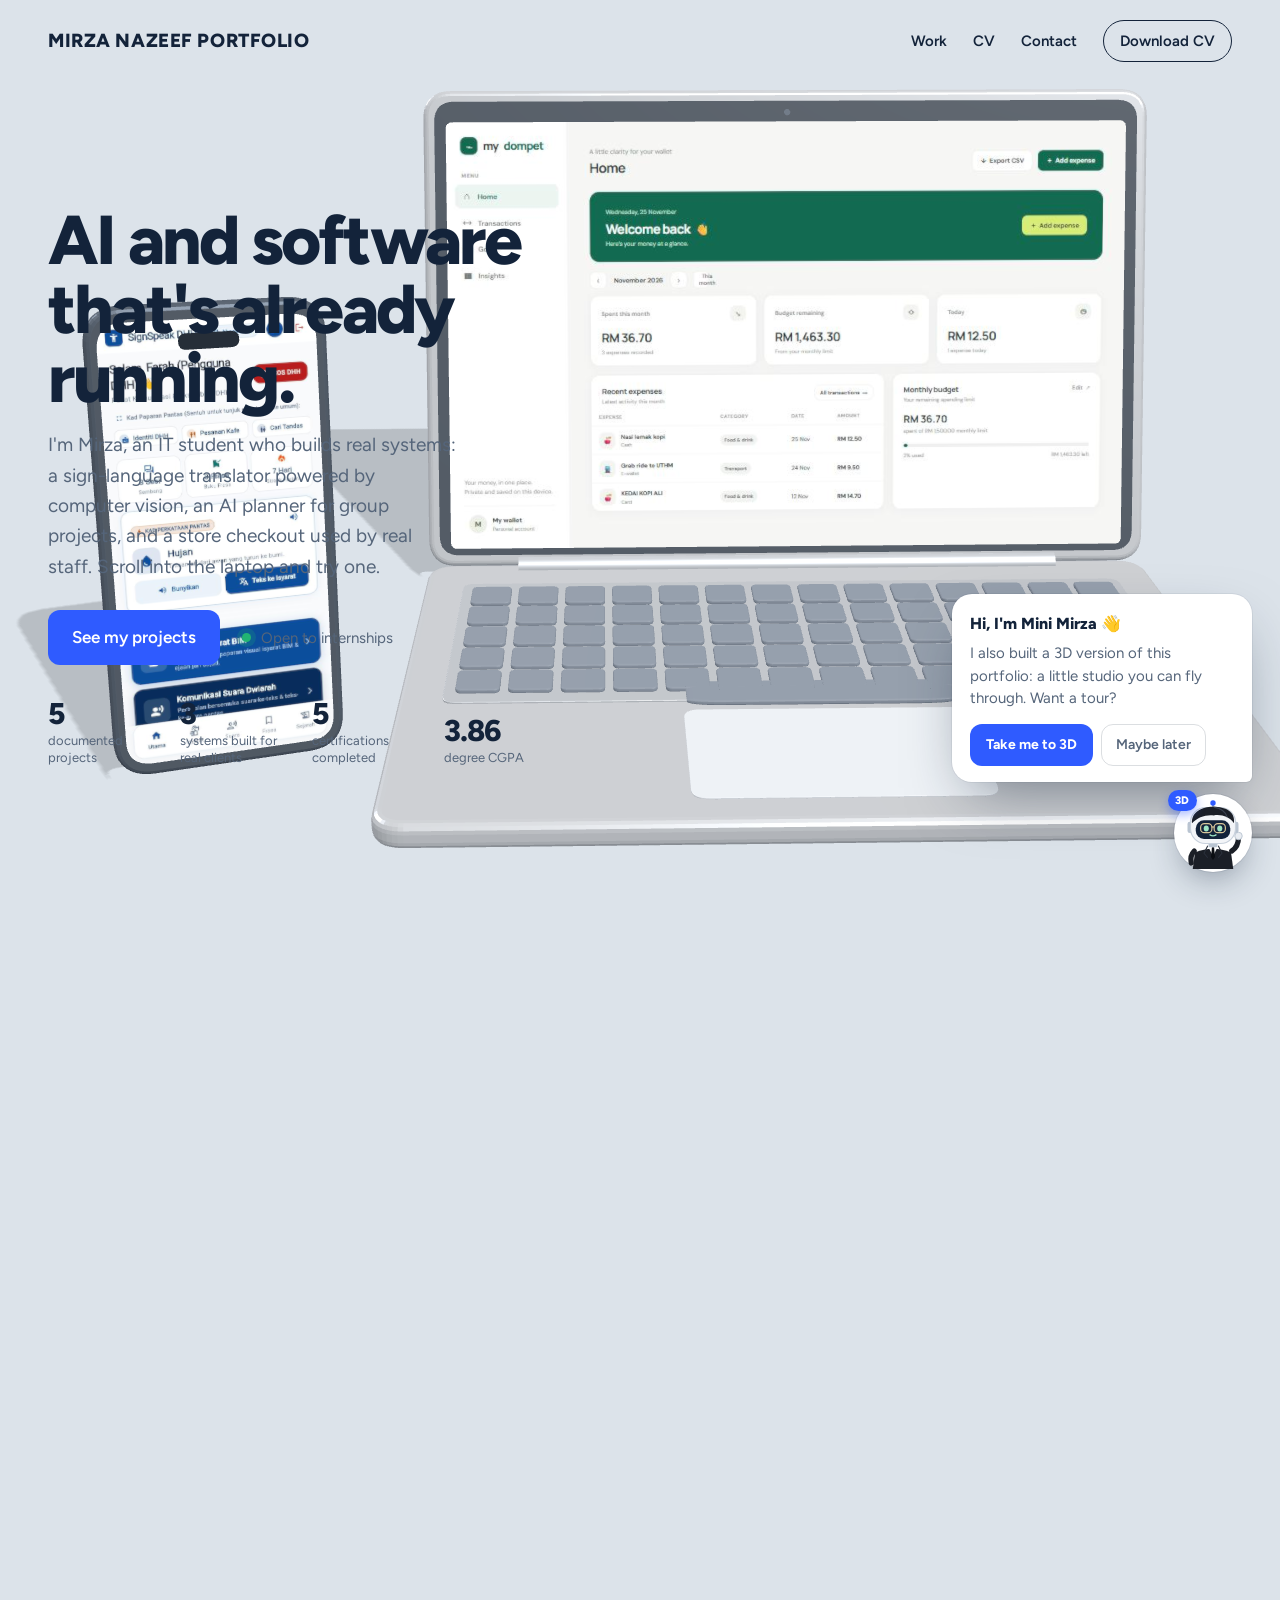
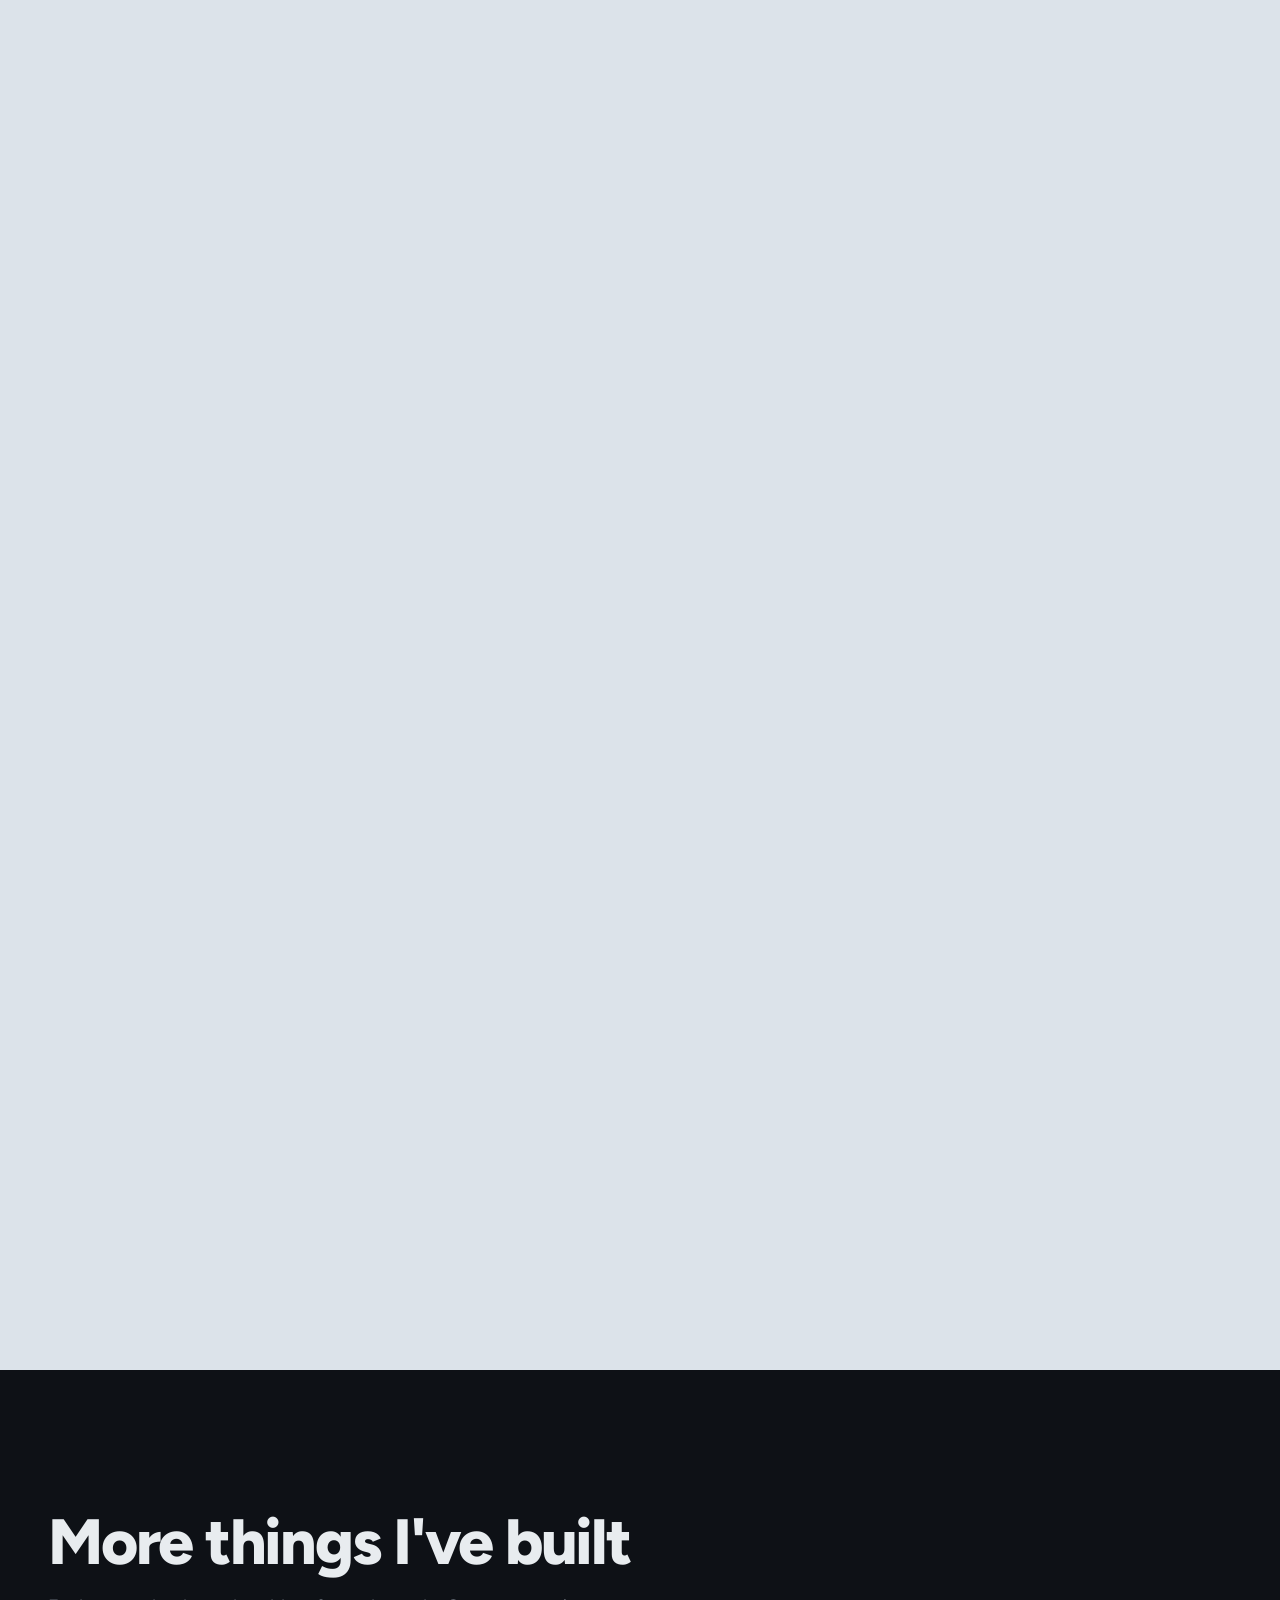
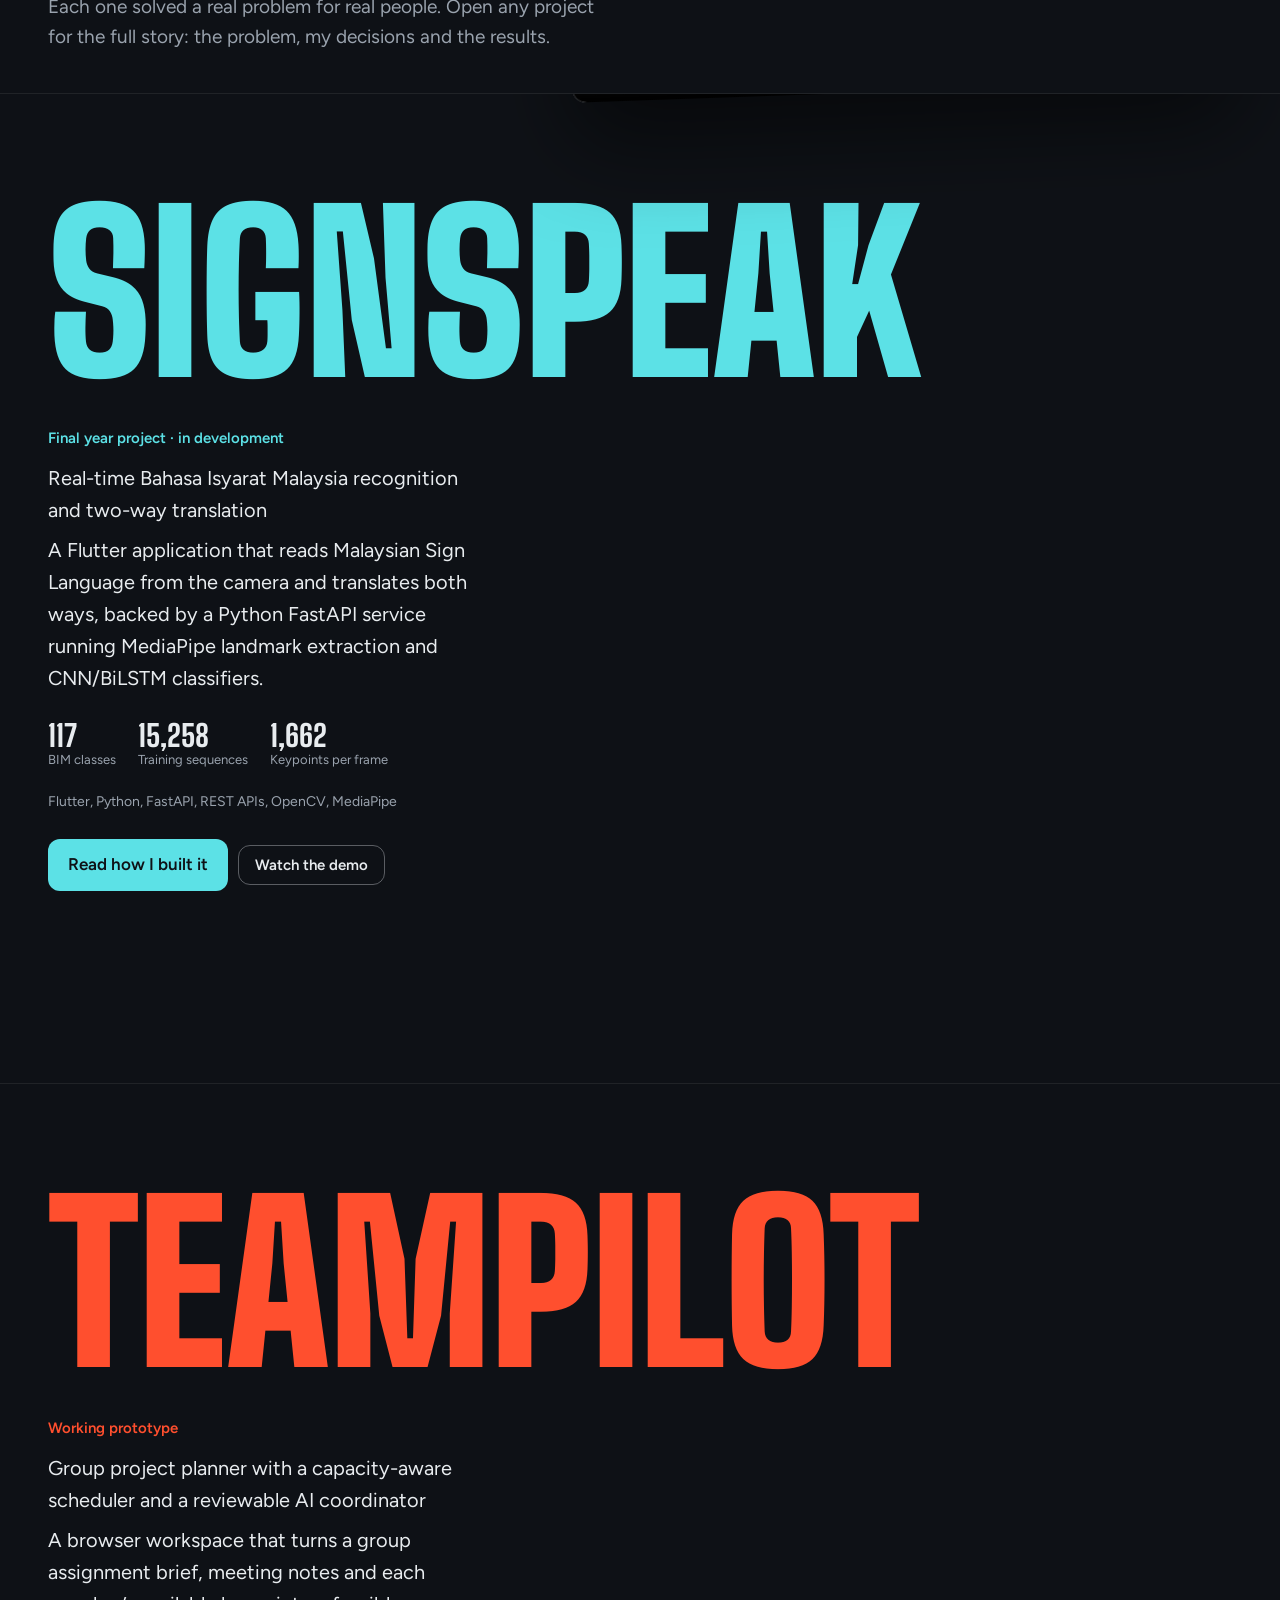
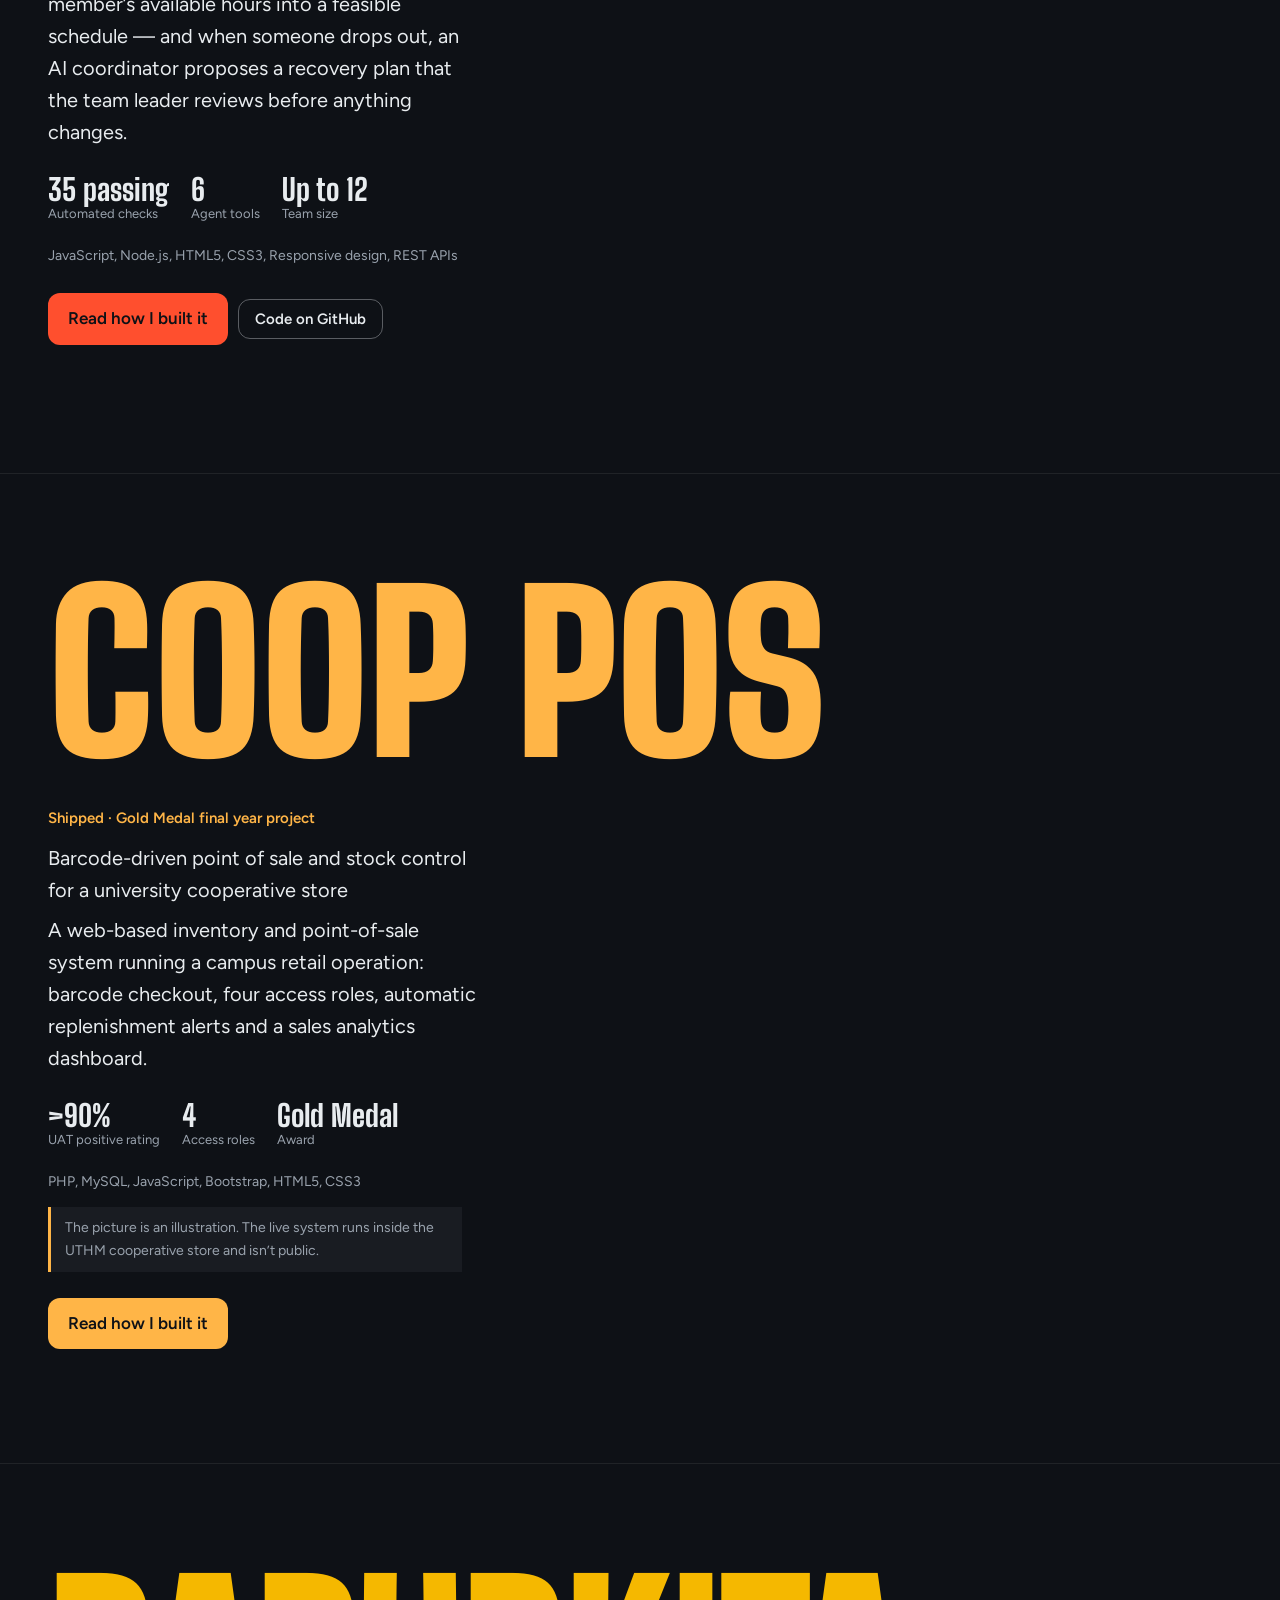
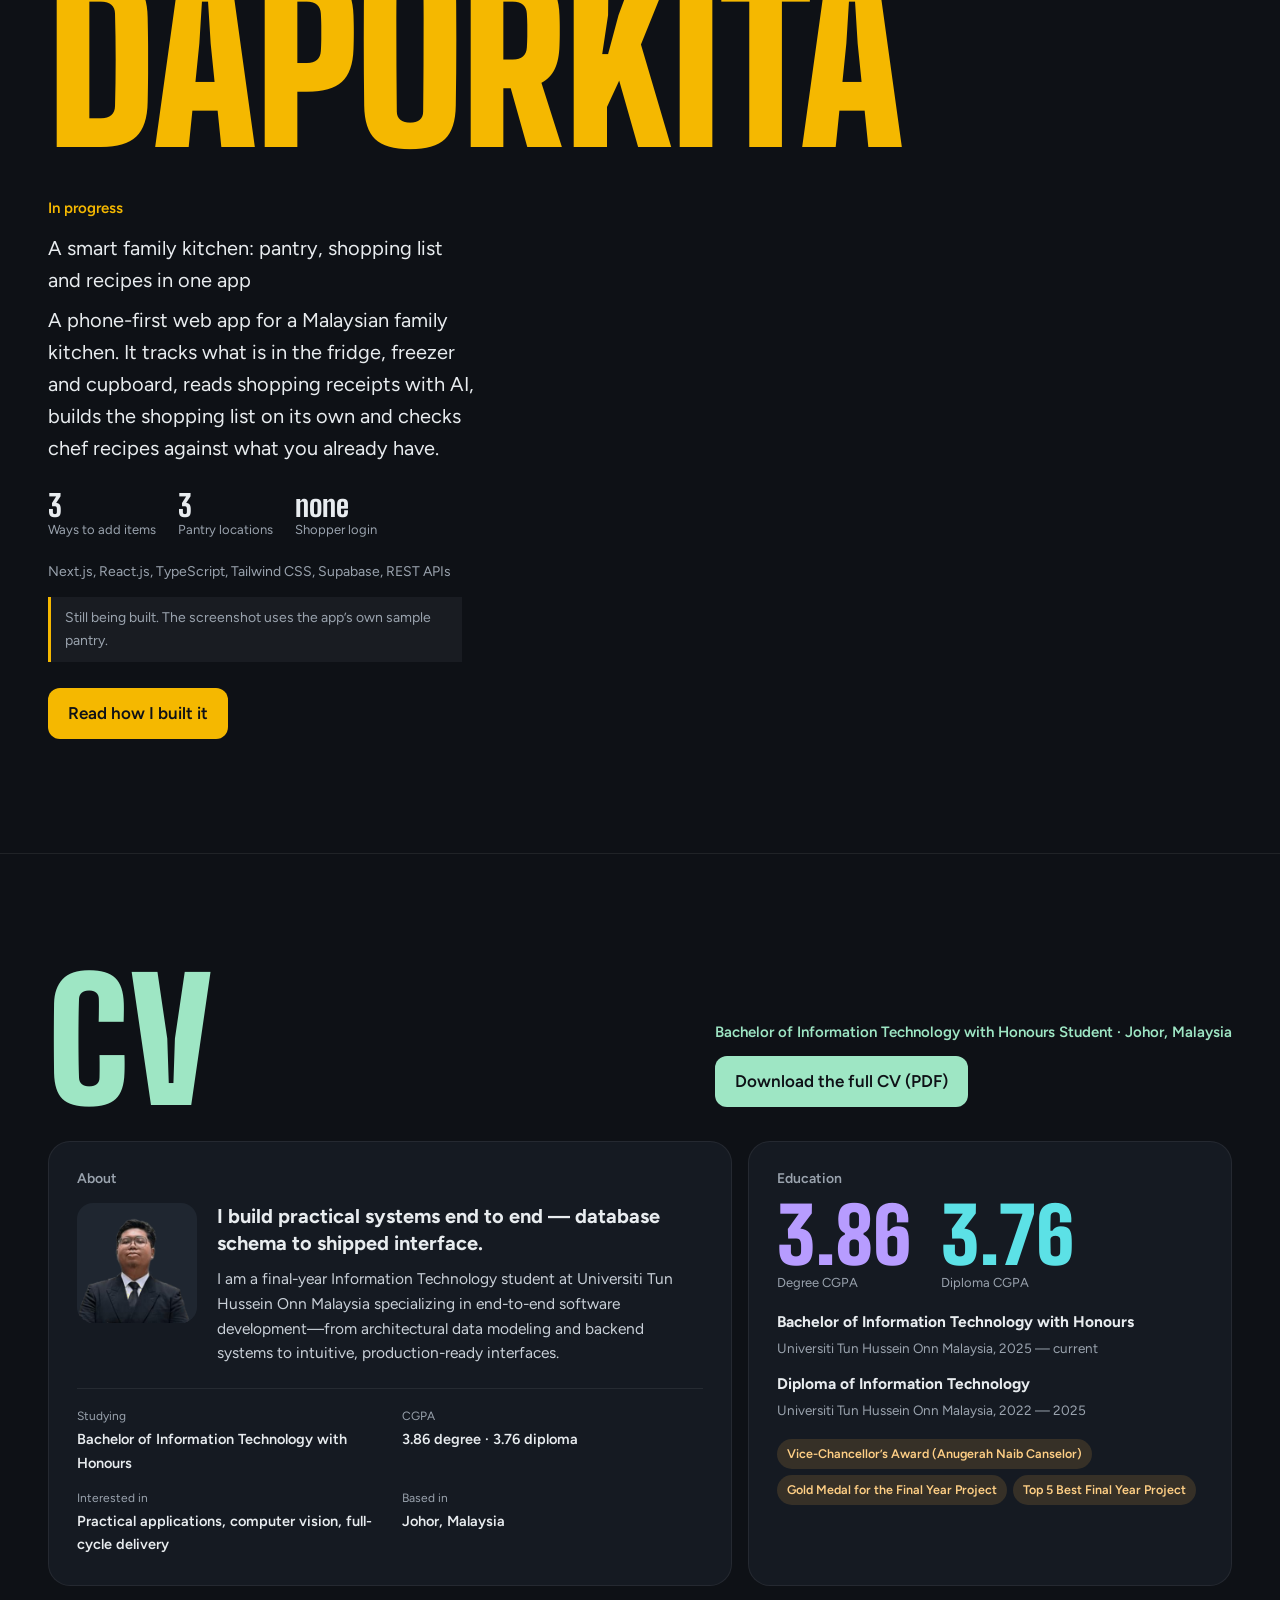
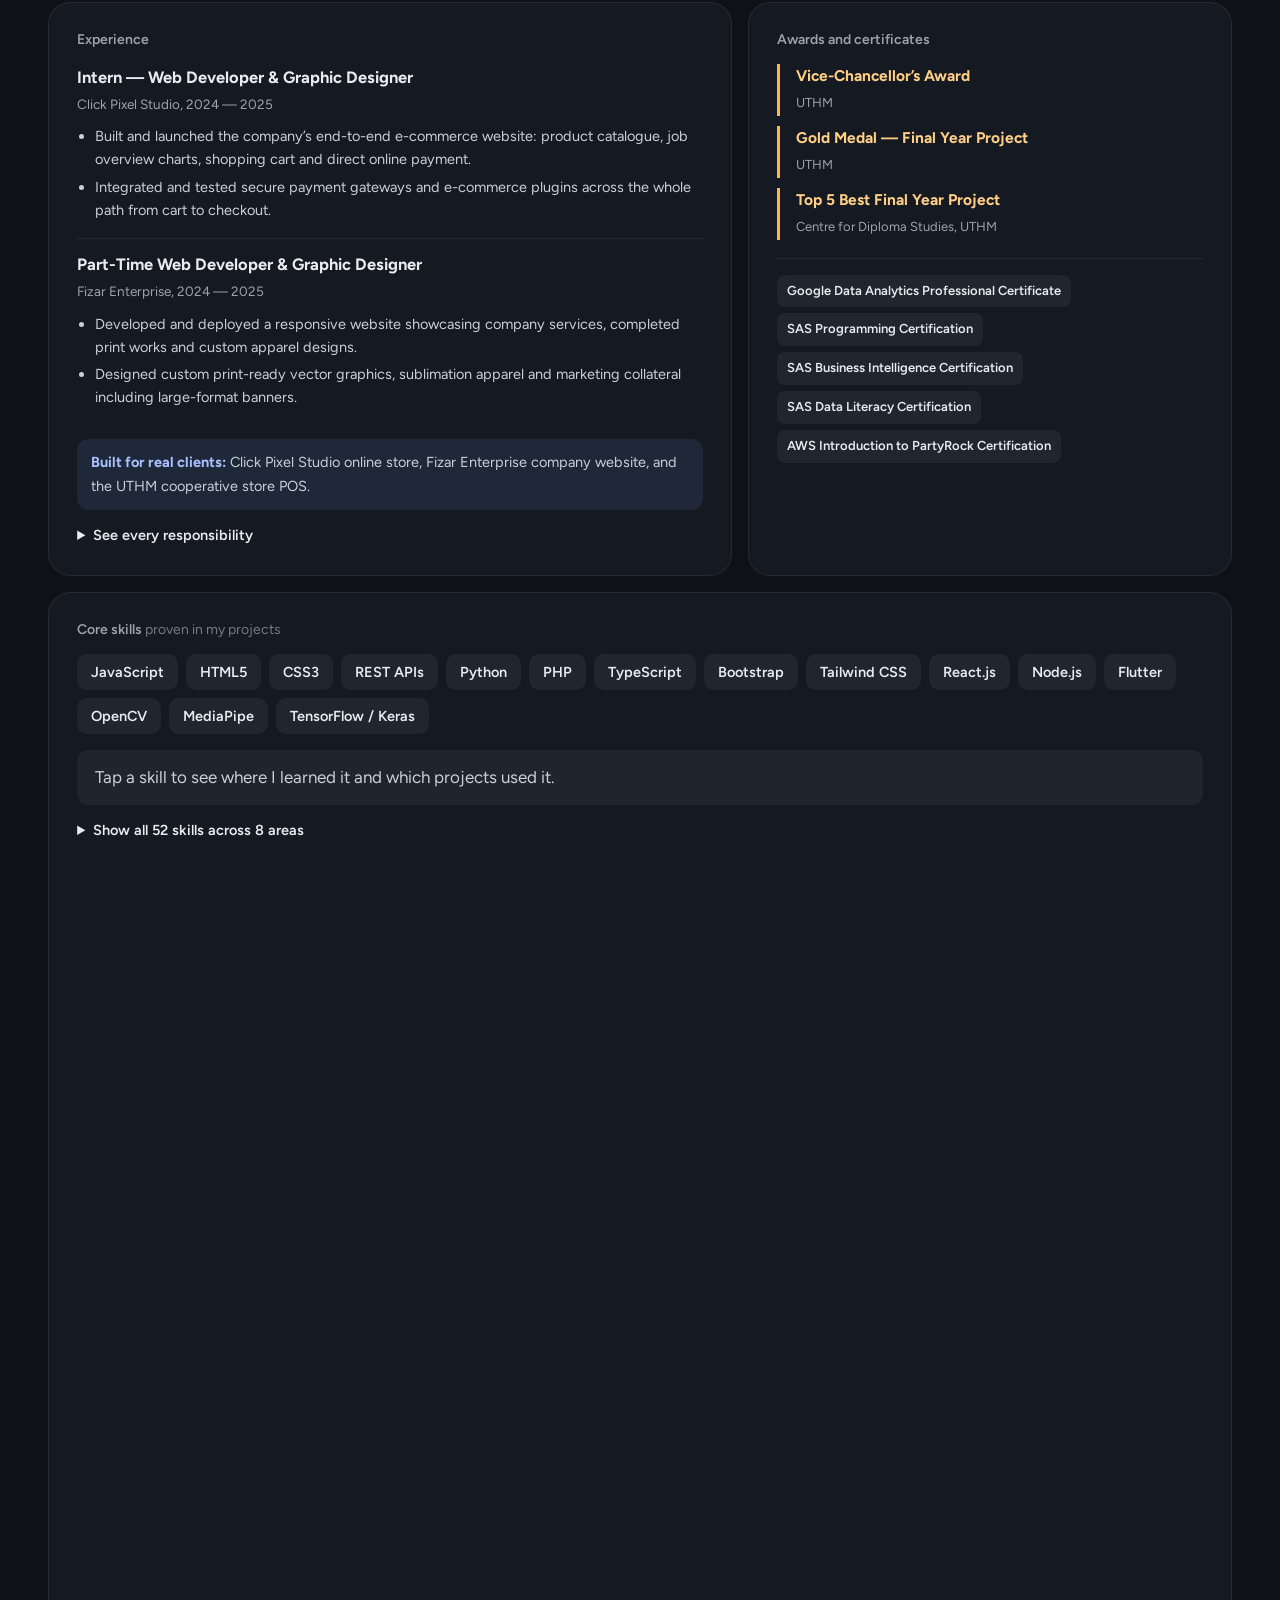
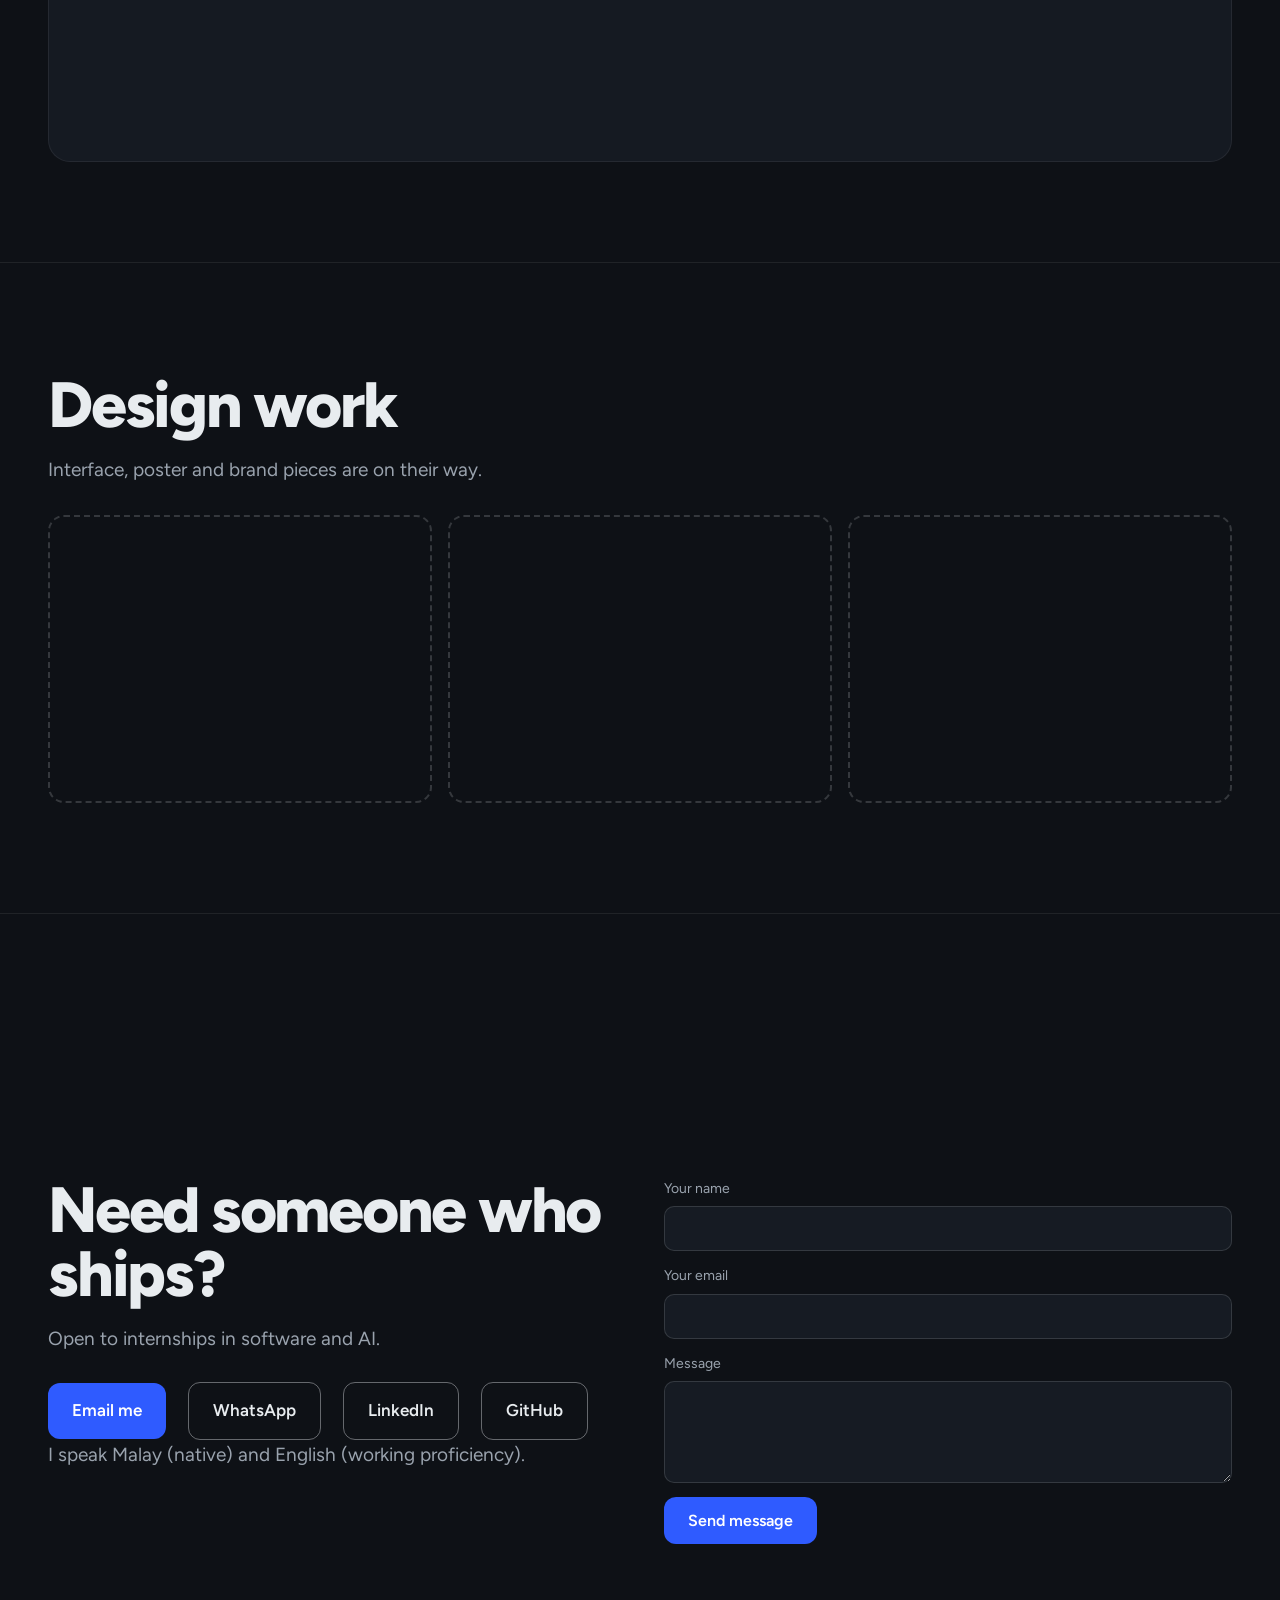
==== commit 40ace5f0: "Homepage: Mini Mirza robot guide replaces the 3D version link A small robot of me sits bottom right " ====
--- a/index.html
+++ b/index.html
@@ -27,7 +27,6 @@
     <a href="#work">Work</a>
     <a href="#cv">CV</a>
     <a href="#contact">Contact</a>
-    <a class="alt" href="studio/" title="Switch to the 3D studio version of this portfolio">3D version</a>
     <a class="cv" id="cvLink" href="#">Download CV</a>
   </div>
 </nav>
@@ -102,10 +101,46 @@
   </footer>
 </div>
 
+<!-- Mini Mirza: a small robot of me that guides visitors to the 3D version -->
+<aside class="guide" id="guide" aria-label="Guide to the 3D version">
+  <div class="guide-bubble" id="guideBubble" role="dialog" aria-labelledby="guideTitle" hidden>
+    <p class="guide-title" id="guideTitle">Hi, I'm Mini Mirza 👋</p>
+    <p>I also built a 3D version of this portfolio: a little studio you can fly through. Want a tour?</p>
+    <div class="guide-actions">
+      <a class="guide-go" href="studio/">Take me to 3D</a>
+      <button type="button" class="guide-later" data-later>Maybe later</button>
+    </div>
+  </div>
+  <button type="button" class="guide-bot" aria-expanded="false" aria-controls="guideBubble" title="Mini Mirza: see the 3D version">
+    <span class="sr-only">Open Mini Mirza, guide to the 3D version</span>
+    <svg viewBox="0 0 80 96" aria-hidden="true">
+      <g class="g-antenna"><line x1="40" y1="11" x2="40" y2="4" stroke="#9AA8B8" stroke-width="2.5" stroke-linecap="round"/><circle class="g-light" cx="40" cy="4" r="3.6" fill="#2F5BFF"/></g>
+      <g class="g-arm"><path d="M65 68 q9 -6 9 -18" stroke="#1B1F27" stroke-width="7" stroke-linecap="round" fill="none"/><circle cx="74" cy="48" r="5" fill="#E9EDF2" stroke="#B9C4D1" stroke-width="1.2"/></g>
+      <path d="M15 68 q-6 6 -4 16" stroke="#1B1F27" stroke-width="7" stroke-linecap="round" fill="none"/>
+      <path d="M16 70 q24 -10 48 0 l3 22 h-54z" fill="#1B1F27"/>
+      <path d="M33 61 h14 l-7 14z" fill="#fff"/>
+      <path d="M38.6 63 h2.8 l1.3 13 -2.7 4 -2.7 -4z" fill="#0B0E13"/>
+      <path d="M33 61 l-5 10 5 6 M47 61 l5 10 -5 6" stroke="#2A303B" stroke-width="1.4" fill="none"/>
+      <rect x="34" y="55" width="12" height="8" rx="2" fill="#B9C4D1"/>
+      <rect x="6" y="29" width="7" height="15" rx="3" fill="#B9C4D1"/>
+      <rect x="67" y="29" width="7" height="15" rx="3" fill="#B9C4D1"/>
+      <rect x="10" y="10" width="60" height="48" rx="20" fill="#F3F5F8" stroke="#C8D1DC" stroke-width="1.5"/>
+      <path d="M12 31 C11 15 27 8.5 41 9 C56 9 70 15 68 31 C62 22.5 52 19 41 20.5 C31 19 19 23 12 31z" fill="#1B1F27"/>
+      <path d="M41 9.5 C50 11 57 16 59 23" stroke="#3A4250" stroke-width="1.4" fill="none"/>
+      <rect x="17" y="27" width="46" height="25" rx="11" fill="#13233A"/>
+      <g class="g-eyes" fill="#9EE6C4"><ellipse cx="31" cy="38" rx="3.4" ry="4"/><ellipse cx="49" cy="38" rx="3.4" ry="4"/></g>
+      <g fill="none" stroke="#D9C69A" stroke-width="1.6"><rect x="23.5" y="31.5" width="15" height="12" rx="5"/><rect x="41.5" y="31.5" width="15" height="12" rx="5"/><path d="M38.5 36 h3"/></g>
+      <path d="M36 46.5 q4 2.6 8 0" stroke="#9EE6C4" stroke-width="1.8" stroke-linecap="round" fill="none"/>
+    </svg>
+    <span class="guide-tag">3D</span>
+  </button>
+</aside>
+
 <script src="js/content/site.config.js"></script>
 <script src="js/content/skills.data.js"></script>
 <script src="js/content/projects.data.js"></script>
 <script src="js/libs/three.min.js"></script>
 <script src="js/home.js"></script>
+<script src="js/guide.js"></script>
 </body>
 </html>
--- a/css/home.css
+++ b/css/home.css
@@ -378,3 +378,32 @@
 /* the "MIRZA NAZEEF PORTFOLIO" wordmark: capitals read better with a little tracking */
 .mark{letter-spacing:.03em;white-space:nowrap}
 @media (max-width:760px){ .mark{font-size:13px;white-space:normal;line-height:1.15;max-width:12ch} }
+
+/* ---------------------------------------------------------- Mini Mirza guide
+   A small robot of me, bottom right like a chat launcher, that leads to /studio/ */
+.sr-only{position:absolute;width:1px;height:1px;overflow:hidden;clip:rect(0 0 0 0);white-space:nowrap}
+.guide{position:fixed;right:clamp(14px,2.5vw,28px);bottom:clamp(14px,2.5vw,28px);z-index:40;display:flex;flex-direction:column;align-items:flex-end;gap:12px;font-family:var(--body)}
+.guide-bot{position:relative;width:78px;height:78px;padding:6px 4px 0;border:0;border-radius:50%;background:#fff;cursor:pointer;
+  box-shadow:0 14px 34px -10px rgba(19,35,58,.45),0 0 0 1px rgba(19,35,58,.08);animation:g-bob 3.2s ease-in-out infinite;transition:transform .2s}
+.guide-bot:hover{transform:scale(1.07)}
+.guide-bot svg{width:100%;height:100%;display:block;overflow:visible}
+.guide-tag{position:absolute;top:-4px;left:-6px;font:800 11px/1 var(--body);letter-spacing:.04em;color:#fff;background:var(--cobalt);padding:5px 7px;border-radius:999px;box-shadow:0 4px 10px rgba(47,91,255,.4)}
+.g-light{animation:g-glow 1.8s ease-in-out infinite}
+.g-eyes{transform-origin:40px 38px;animation:g-blink 4.6s infinite}
+.g-arm{transform-origin:65px 68px}
+.guide.wave .g-arm,.guide-bot:hover .g-arm{animation:g-wave .8s ease-in-out 2}
+.guide-bubble{width:min(300px,calc(100vw - 40px));padding:18px 18px 16px;border-radius:20px 20px 6px 20px;background:#fff;color:var(--ink);
+  box-shadow:0 24px 60px -18px rgba(19,35,58,.5),0 0 0 1px rgba(19,35,58,.06);opacity:0;transform:translateY(10px) scale(.96);transform-origin:bottom right;transition:opacity .25s,transform .25s}
+.guide.open .guide-bubble{opacity:1;transform:none}
+.guide-bubble p{margin:0;font-size:15px;line-height:1.5;color:var(--slate)}
+.guide-bubble .guide-title{font-weight:800;font-size:16px;color:var(--ink);margin-bottom:6px}
+.guide-actions{display:flex;gap:8px;margin-top:14px;flex-wrap:wrap}
+.guide-go{font-weight:700;font-size:14px;color:#fff;background:var(--cobalt);padding:10px 16px;border-radius:12px;text-decoration:none}
+.guide-later{font:600 14px var(--body);color:var(--slate);background:none;border:1.5px solid rgba(19,35,58,.15);padding:9px 14px;border-radius:12px;cursor:pointer}
+body.app-open .guide{opacity:0;pointer-events:none;transition:opacity .2s}
+@keyframes g-bob{0%,100%{translate:0 0}50%{translate:0 -5px}}
+@keyframes g-blink{0%,92%,100%{transform:scaleY(1)}95%{transform:scaleY(.1)}}
+@keyframes g-glow{0%,100%{fill:#2F5BFF}50%{fill:#9EE6C4}}
+@keyframes g-wave{0%,100%{transform:rotate(0)}30%{transform:rotate(-18deg)}70%{transform:rotate(12deg)}}
+@media (max-width:760px){ .guide-bot{width:64px;height:64px} }
+@media (prefers-reduced-motion:reduce){ .guide-bot,.g-light,.g-eyes,.g-arm{animation:none!important} }
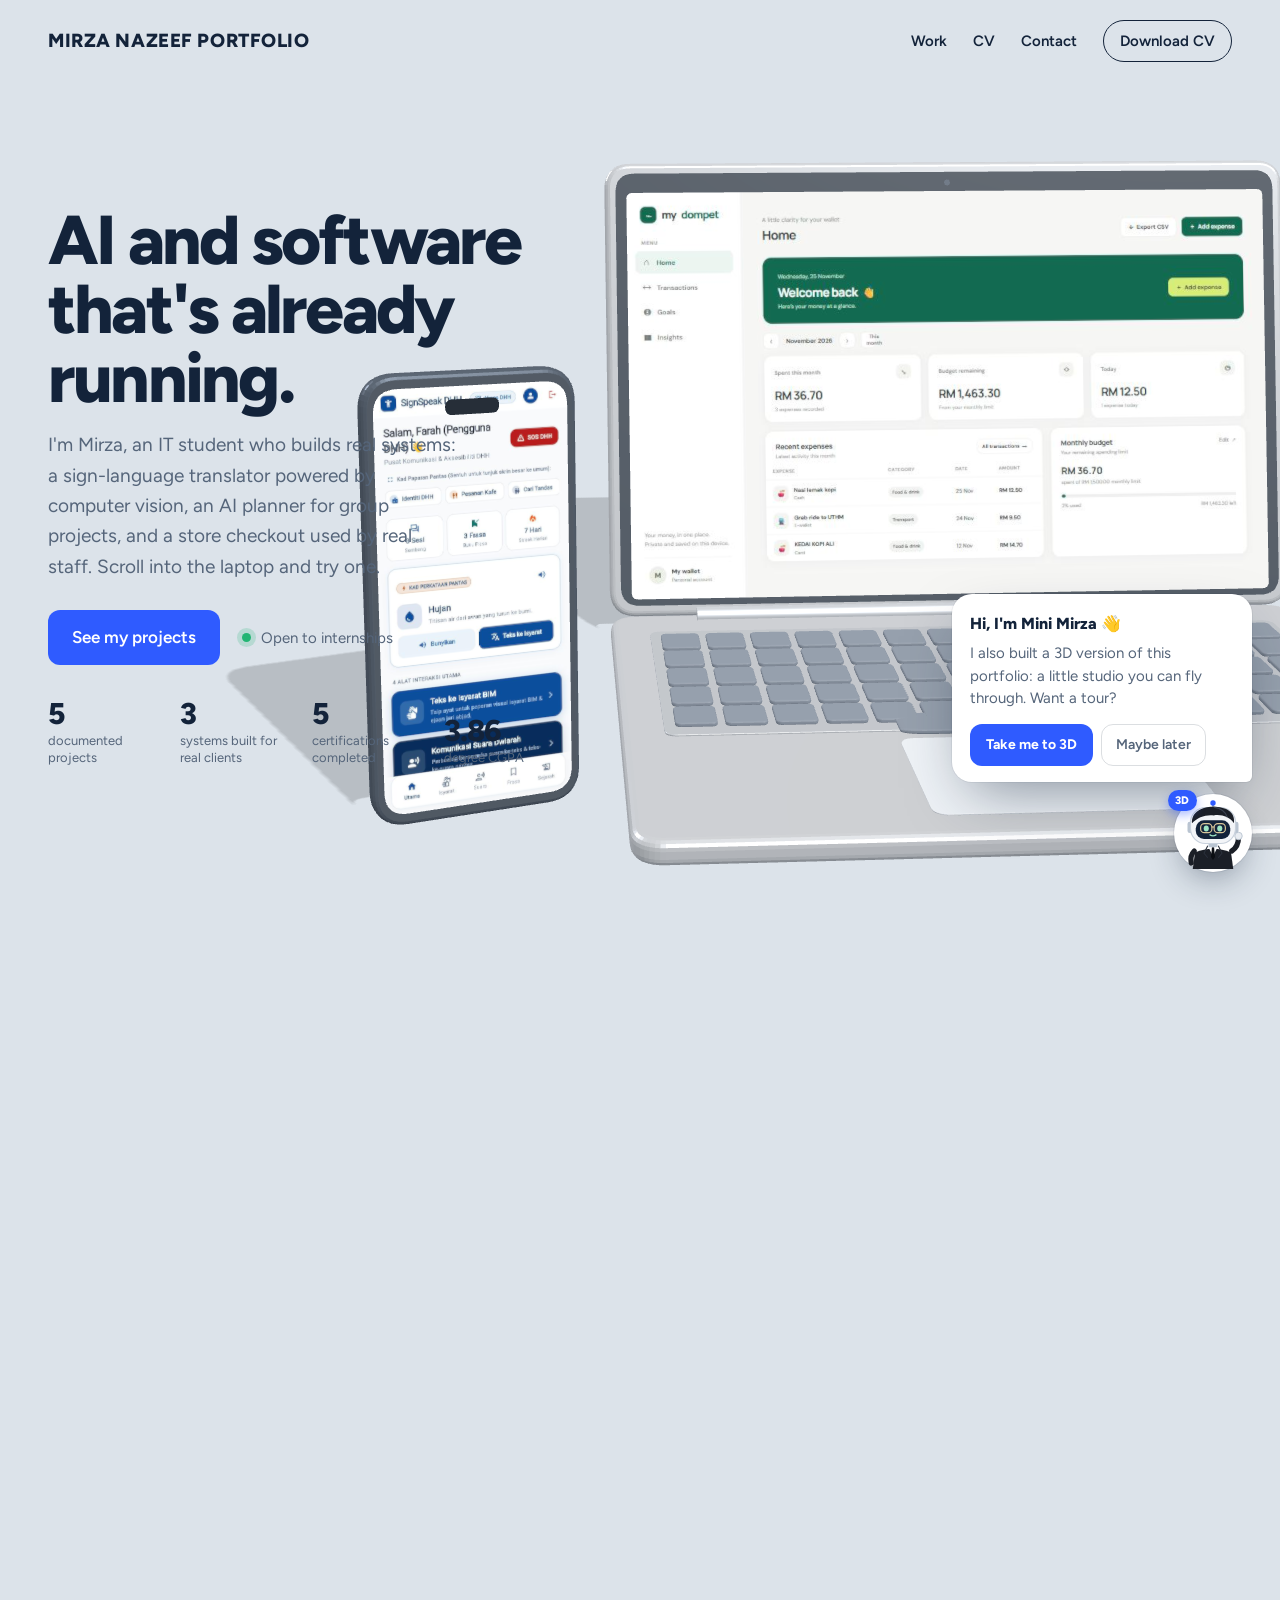
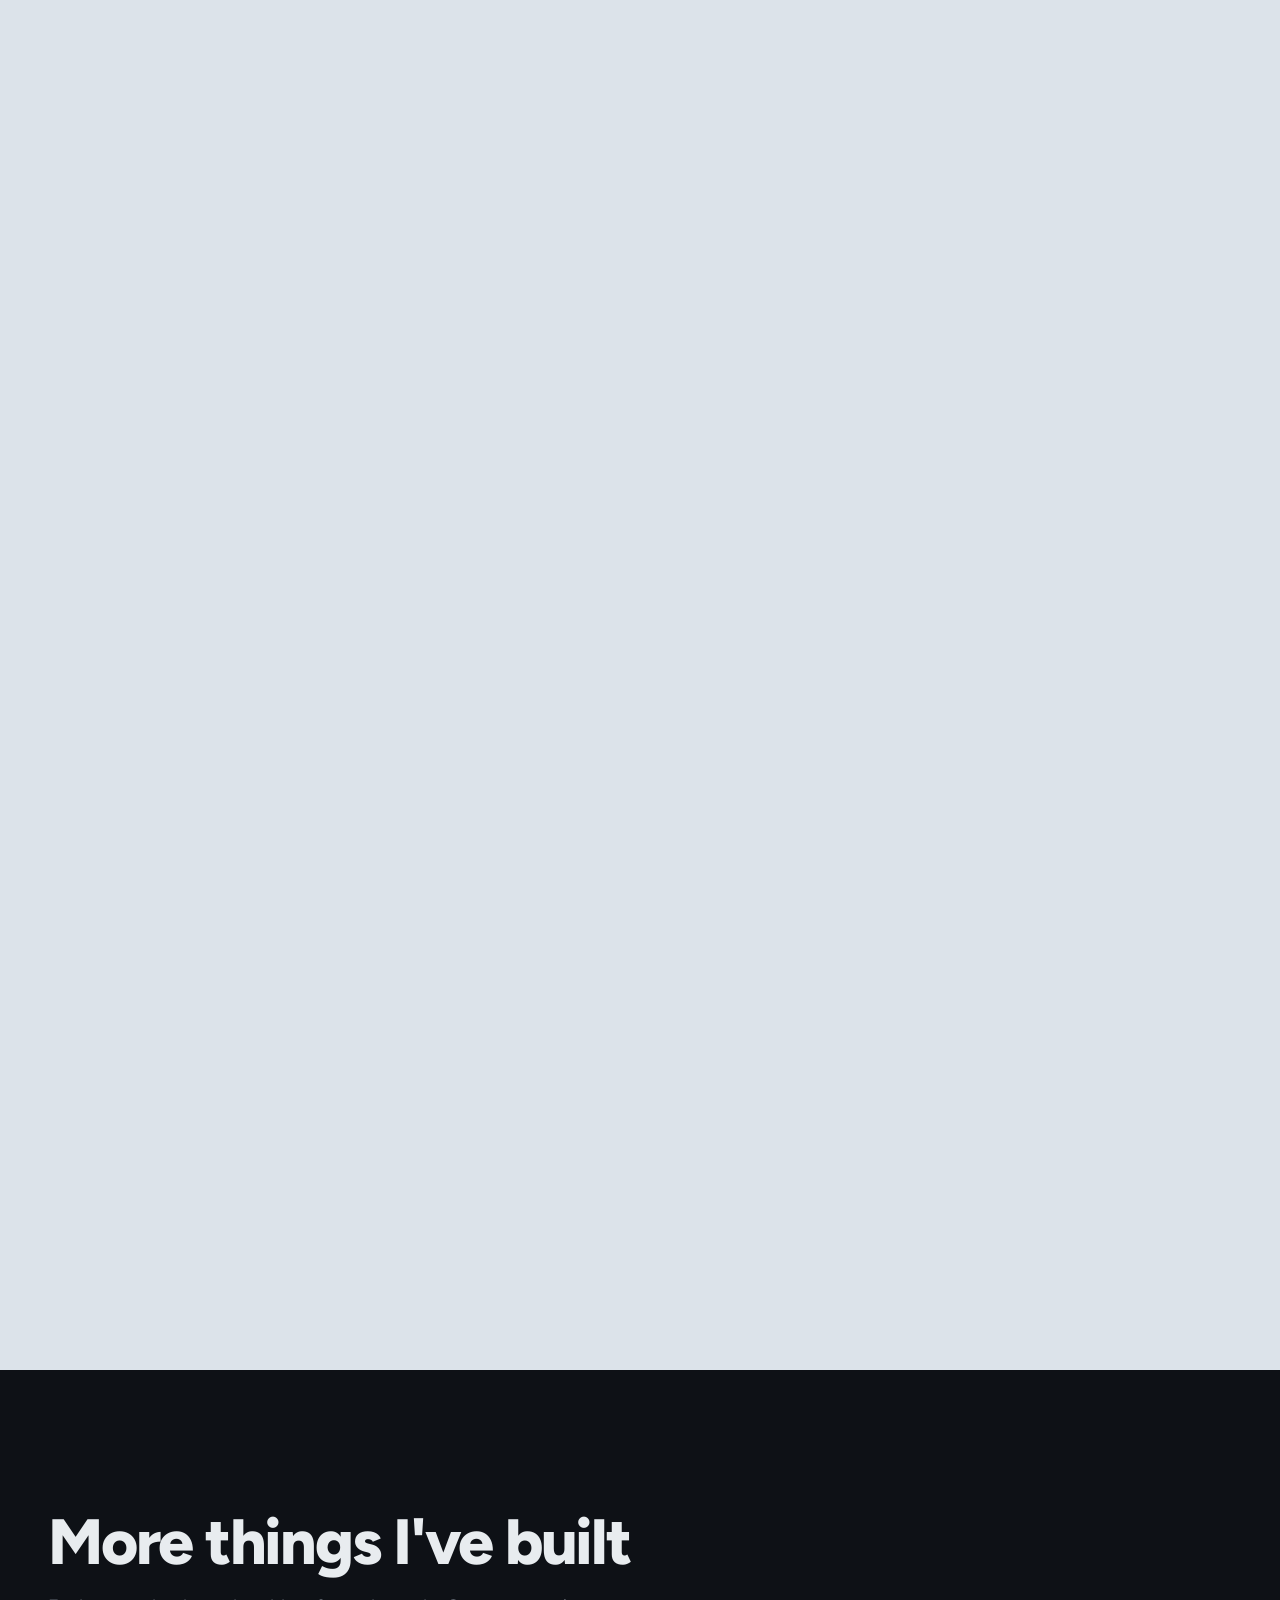
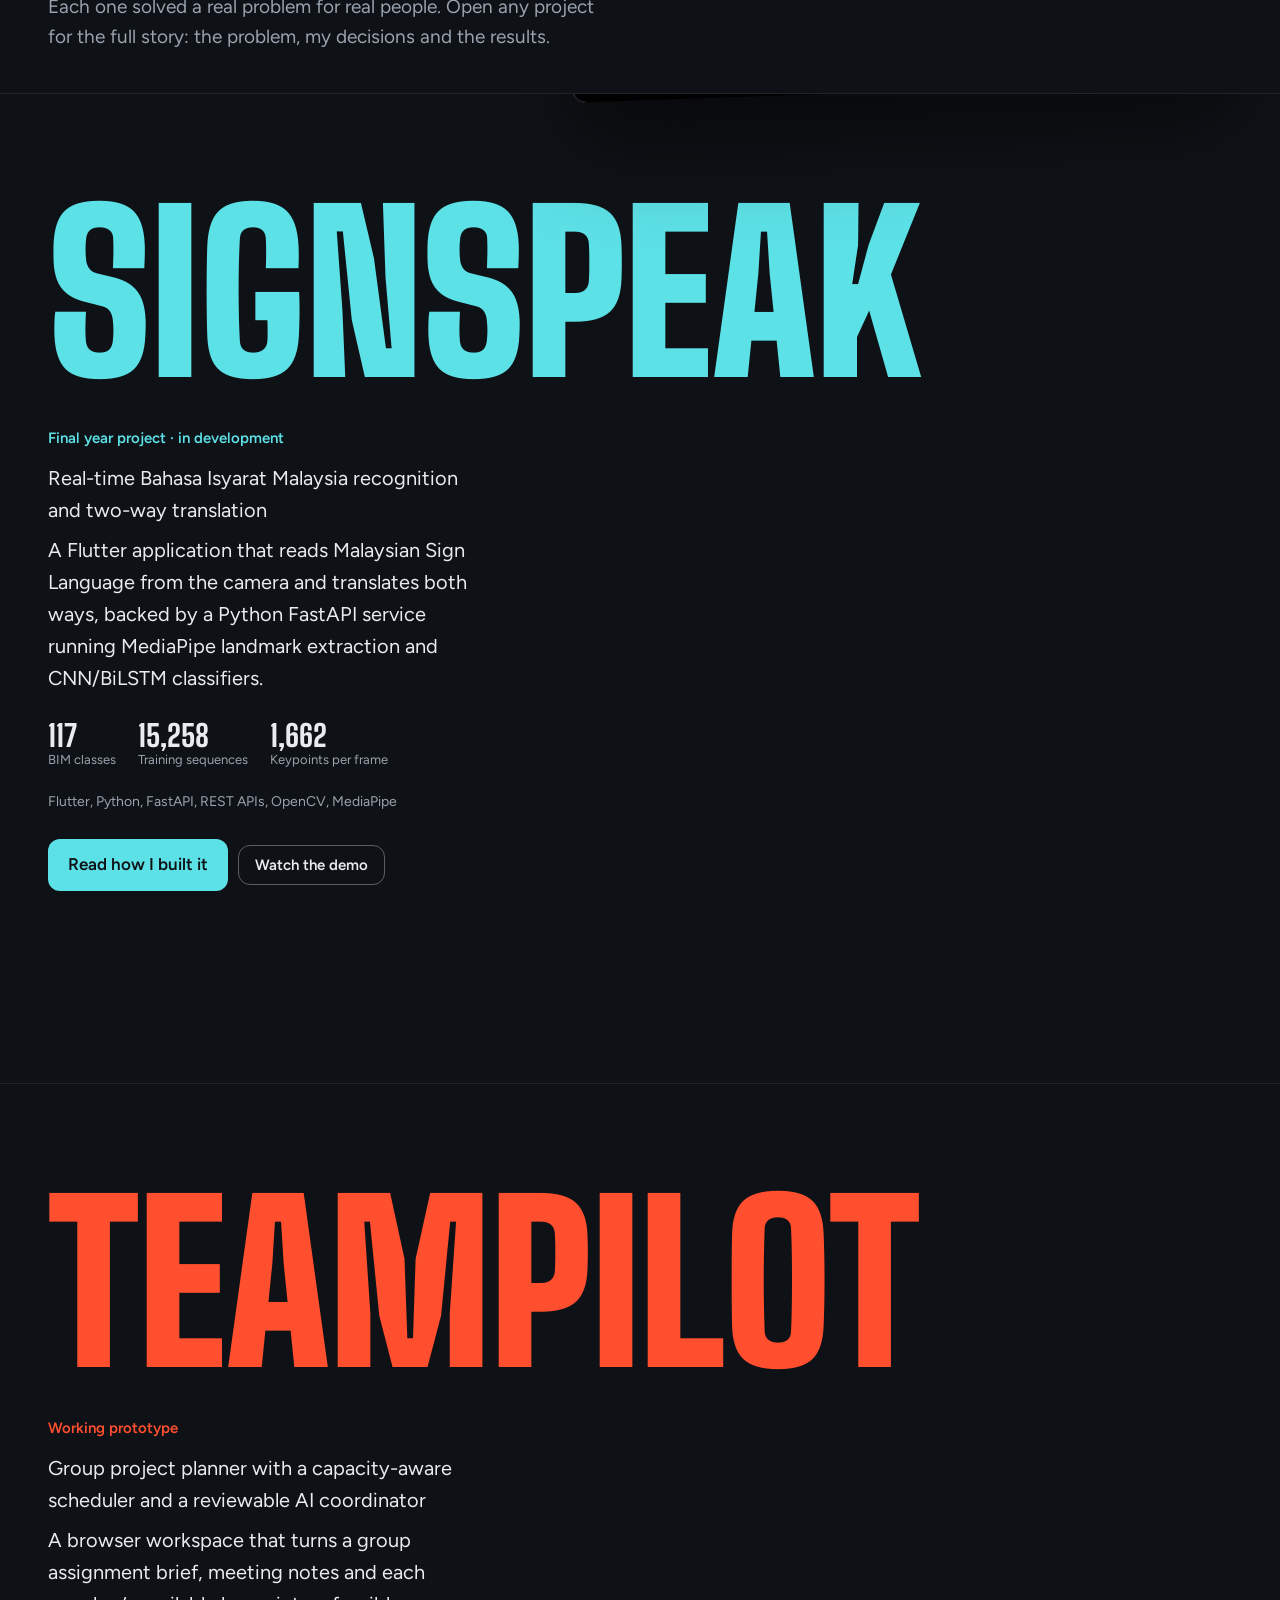
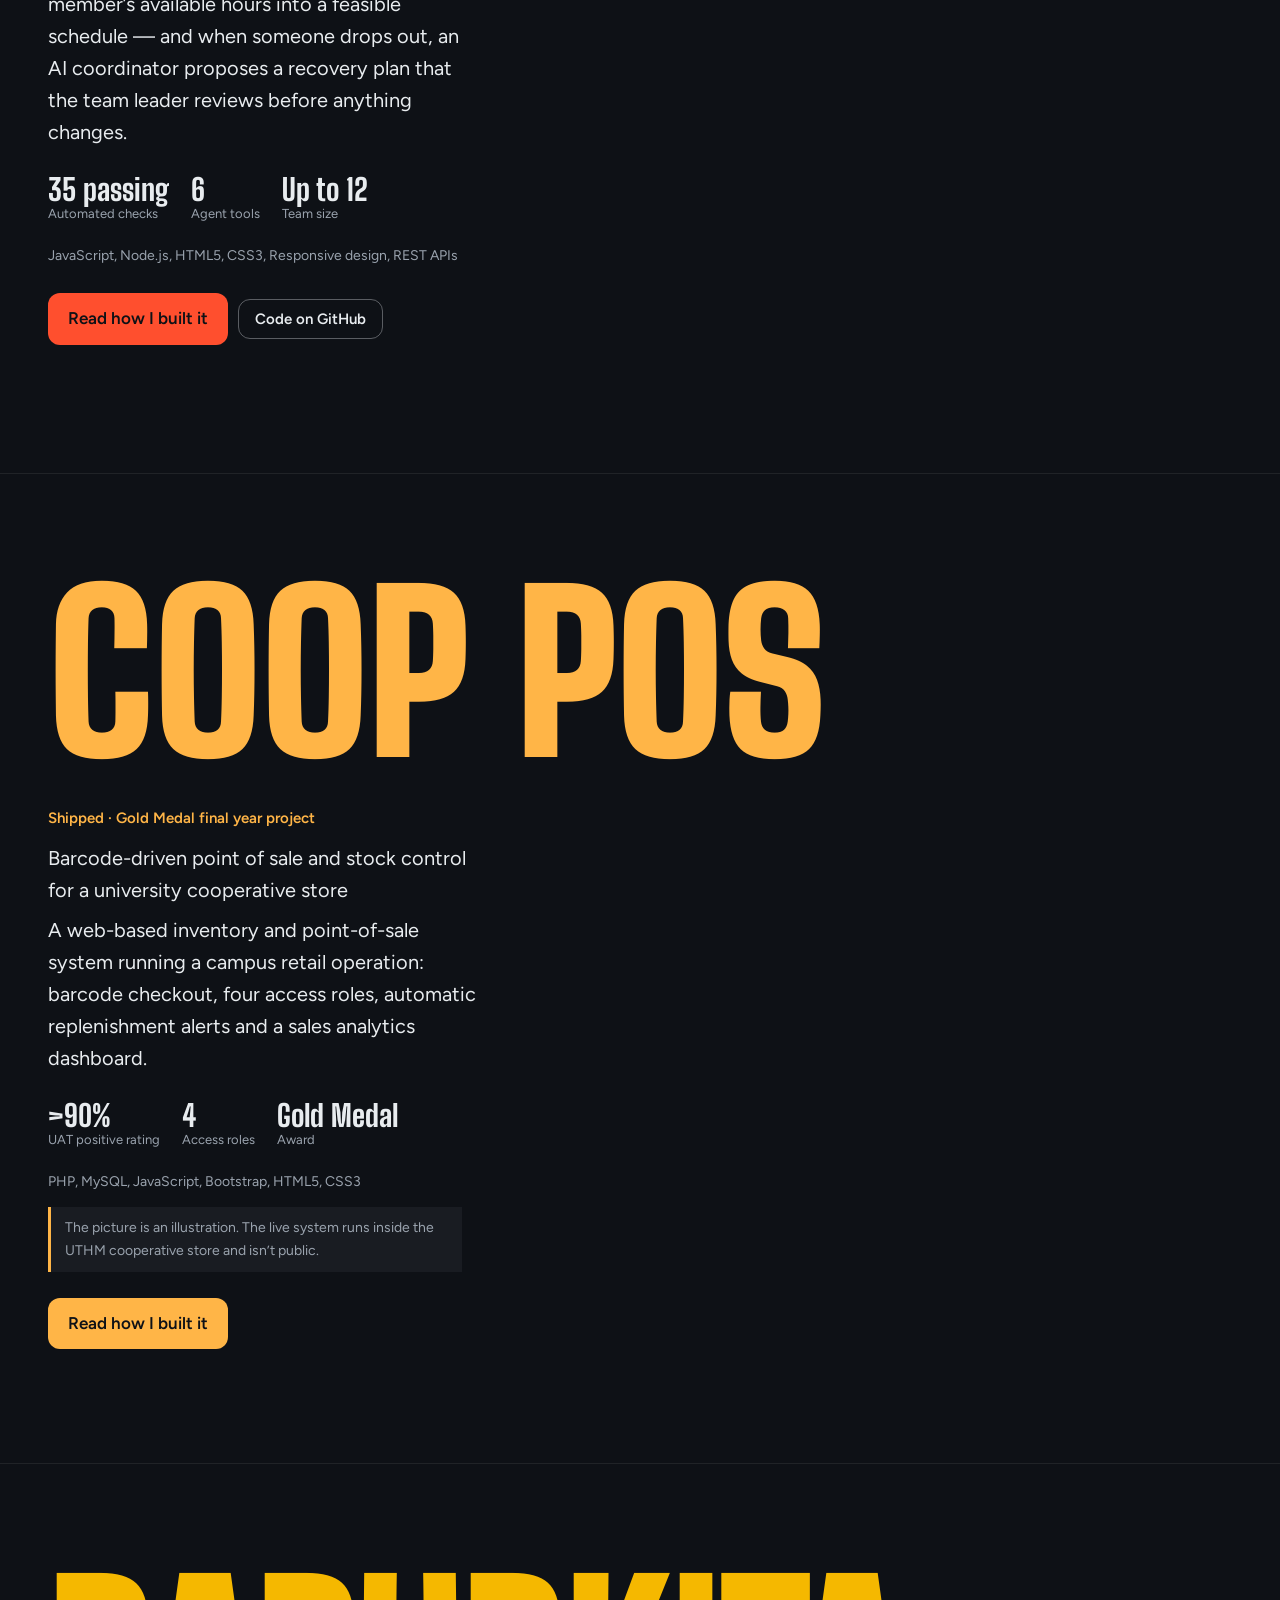
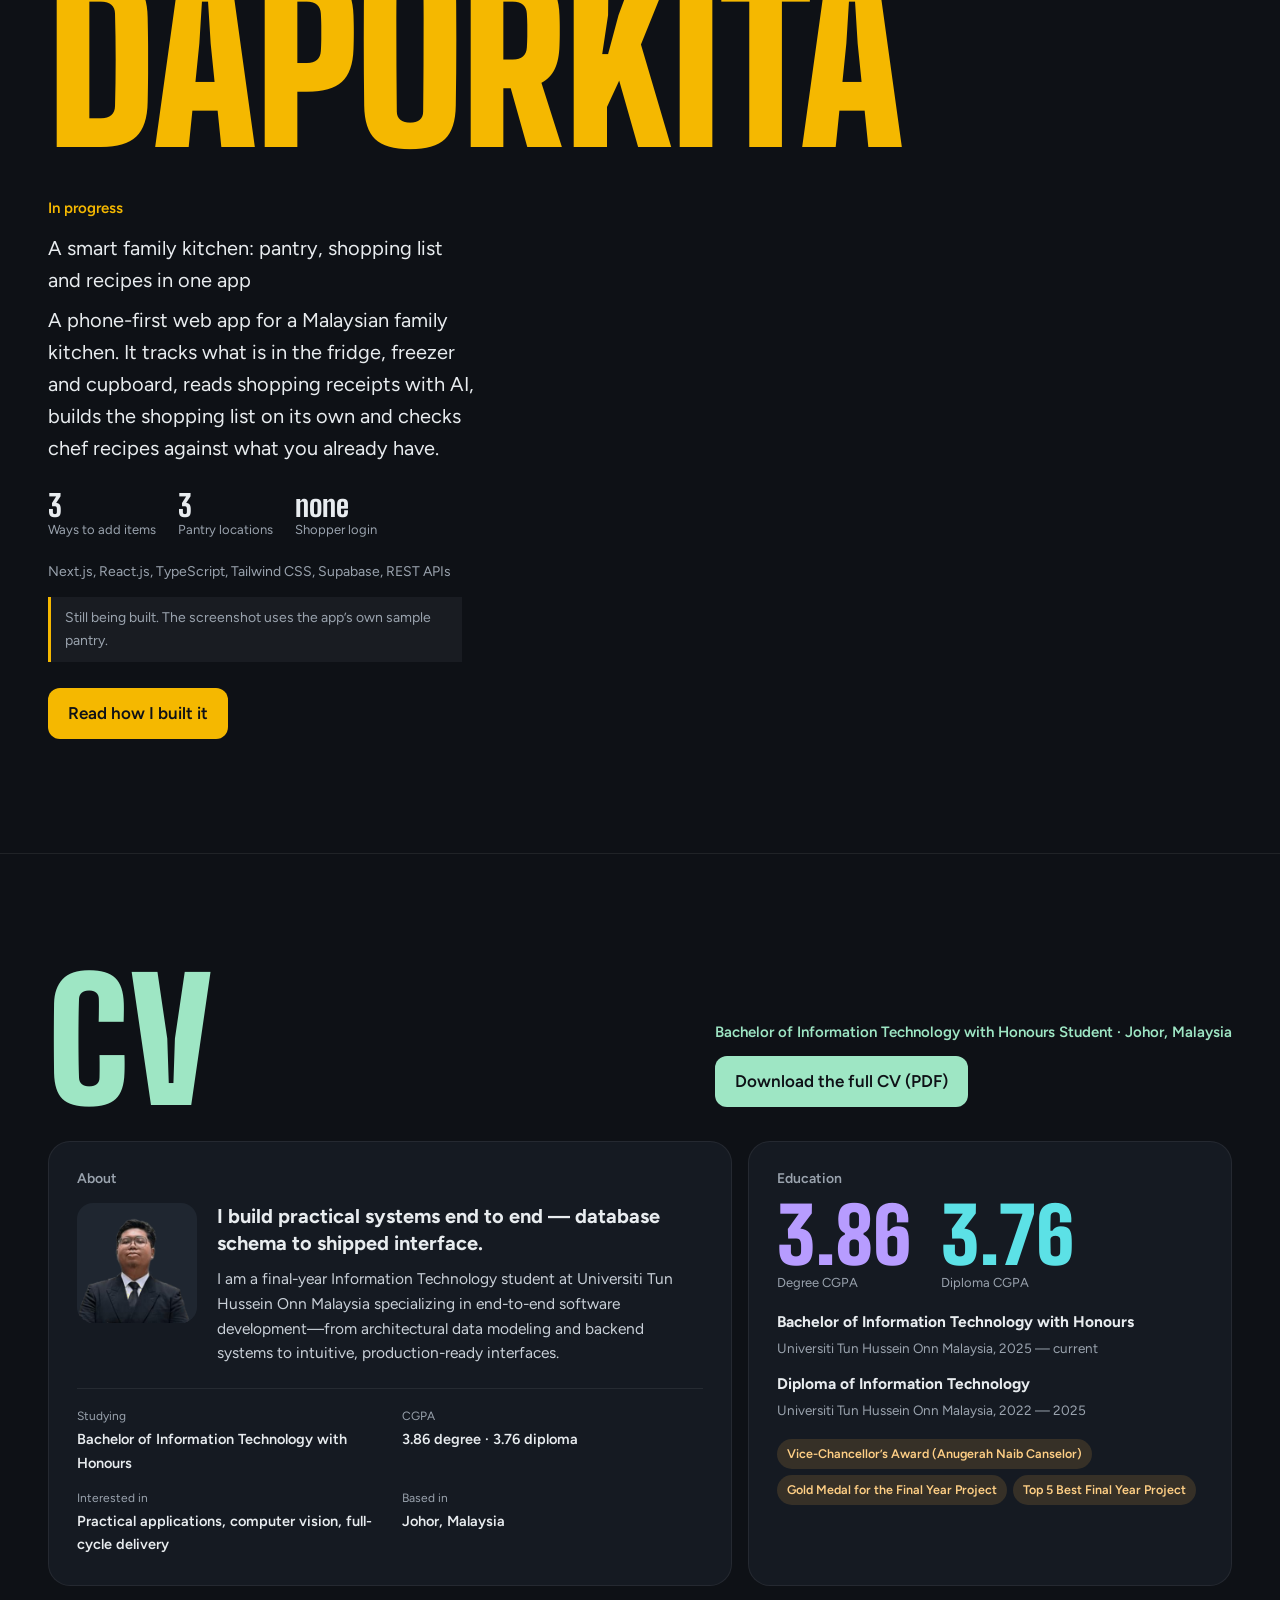
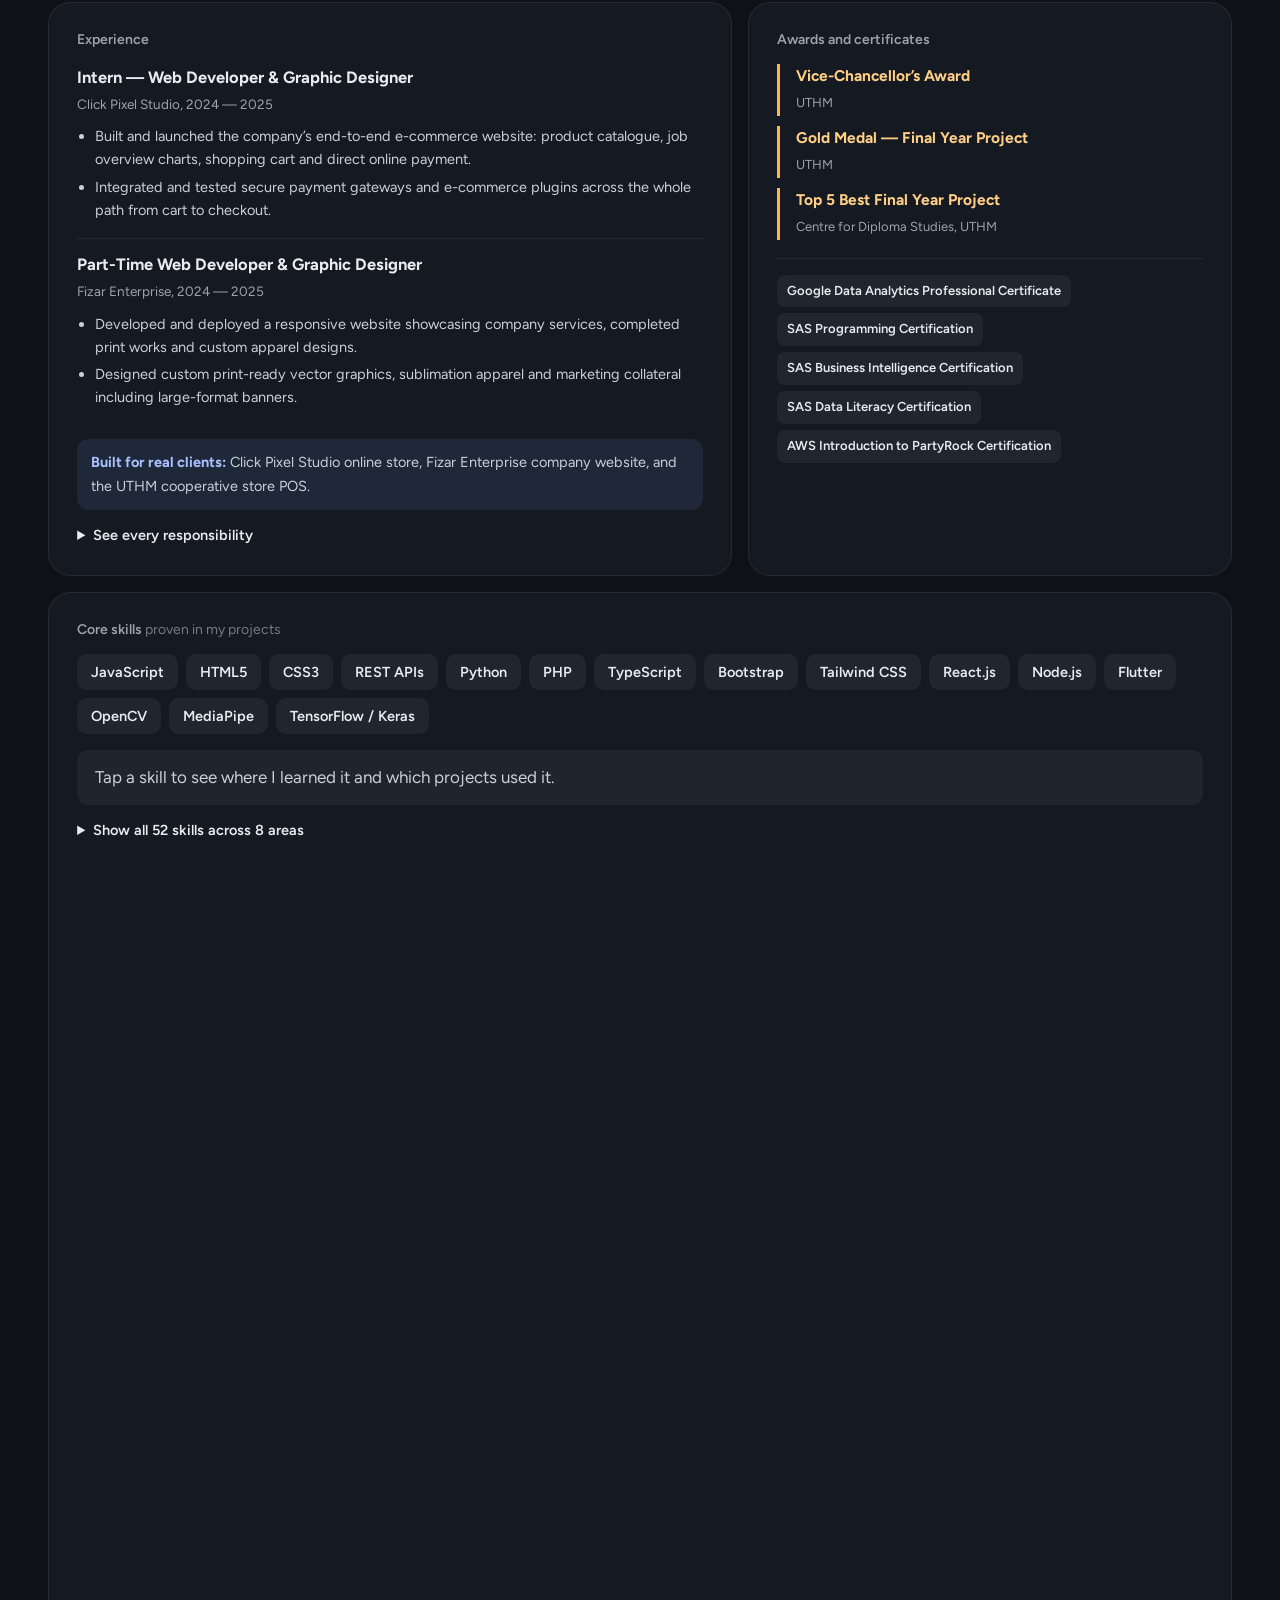
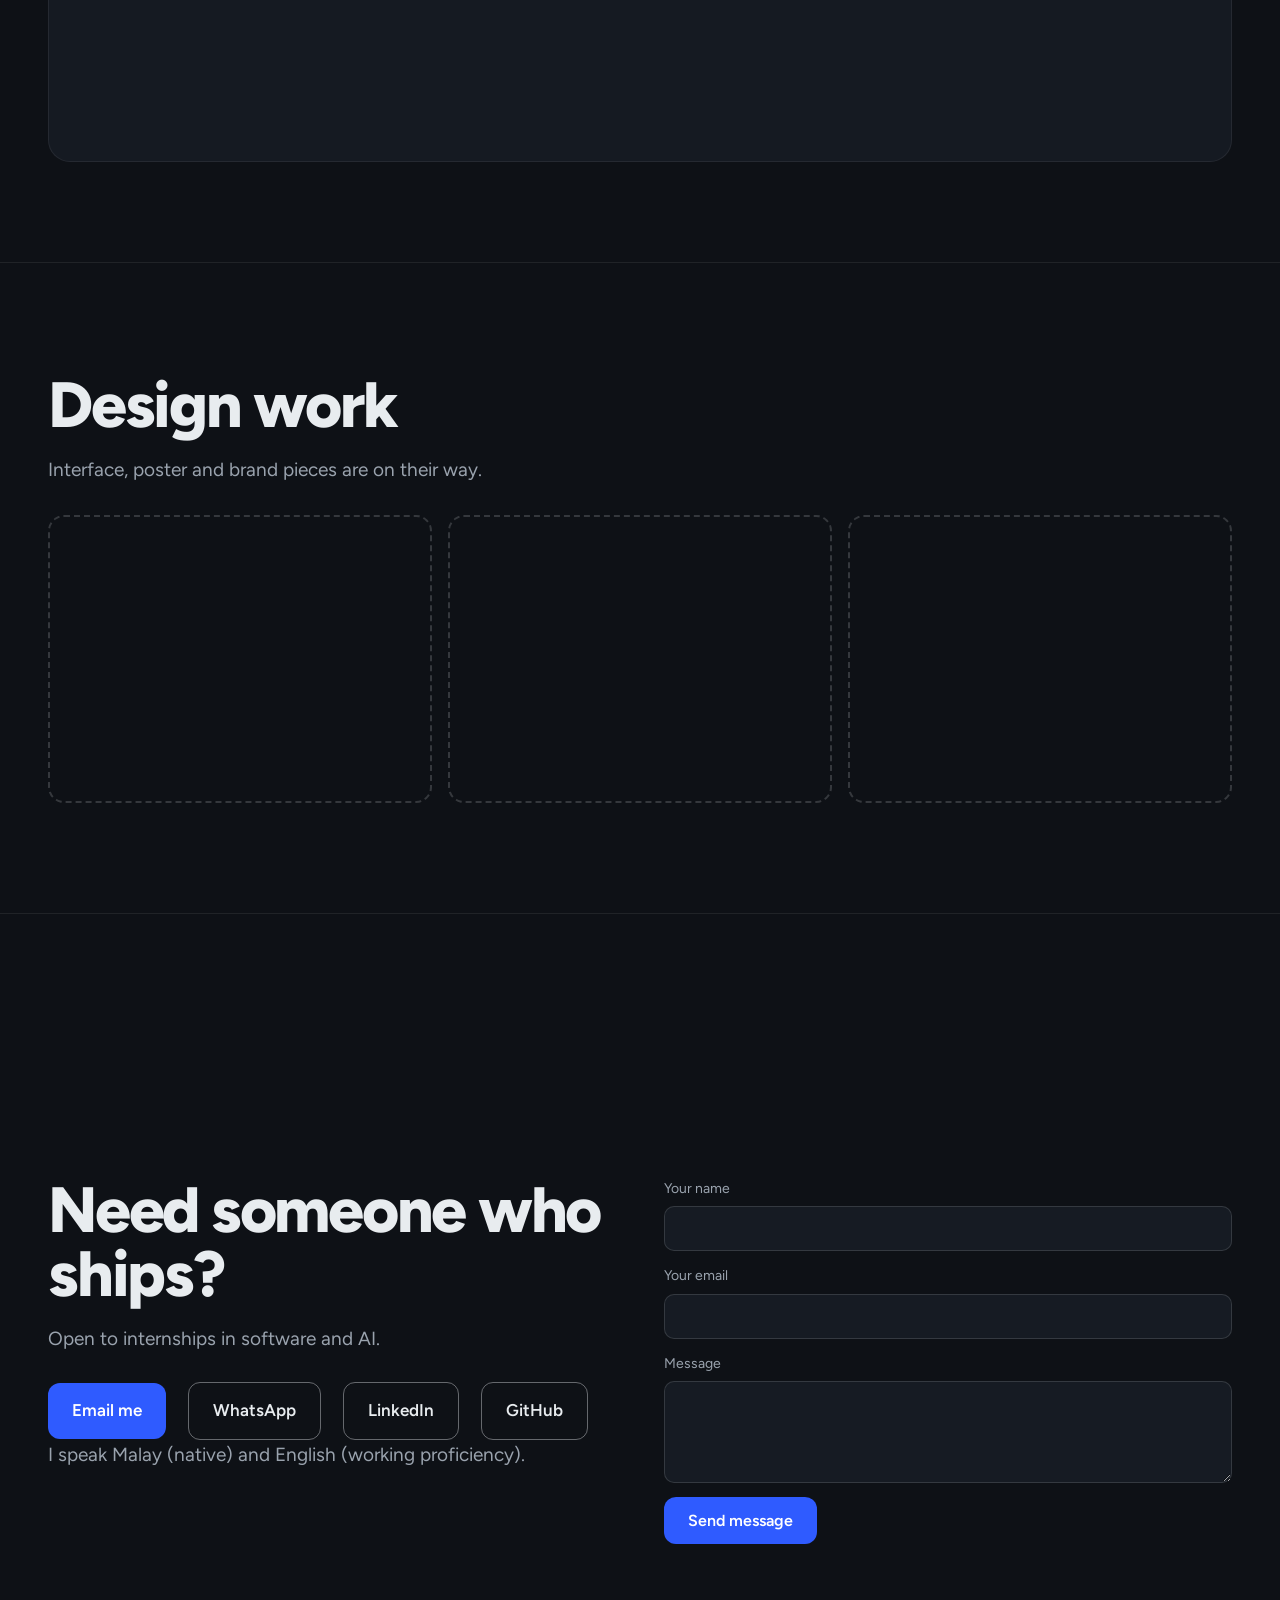
==== commit c857e3ed: "Homepage: fix live MyDompet on phones The 3D phone is turned slightly, so the camera now rolls with " ====
--- a/index.html
+++ b/index.html
@@ -52,8 +52,8 @@
       <button class="try" id="tryApp" type="button"><b>Try MyDompet live</b><span>A real spending tracker, running right here</span></button>
     </div>
     <div class="live-note" id="liveNote" aria-live="polite">
-      <span id="liveText"><b>MyDompet is live.</b> Add an expense, open Goals or Insights. <a href="https://github.com/nazKnow-IT/MyDompet">See the code</a></span>
-      <button type="button" id="doneApp">Done, keep scrolling</button>
+      <span id="liveText"><b>MyDompet is live.</b><span class="long"> Add an expense, open Goals or Insights.</span> <a href="https://github.com/nazKnow-IT/MyDompet">See the code</a></span>
+      <button type="button" id="doneApp">Done<span class="long">, keep scrolling</span></button>
     </div>
   </div>
 </section>
--- a/css/home.css
+++ b/css/home.css
@@ -81,7 +81,11 @@
   .project .shot{position:relative;right:auto;top:auto;width:100%;margin-top:28px}
   .project .copy{max-width:none}
   .slots{grid-template-columns:1fr}
-  .live-note{white-space:normal;width:calc(100% - 36px);text-align:center}
+  /* on phones the bar moves to the top (the nav hides while the app is open),
+     so it never covers the app's own bottom buttons */
+  .live-note{top:max(10px,env(safe-area-inset-top));bottom:auto;transform:translate(-50%,-20px);font-size:14px;padding:6px 6px 6px 16px;gap:10px}
+  .live-note .long{display:none}
+  .live-note button{padding:7px 14px}
 }
 @media (prefers-reduced-motion:reduce){
   html{scroll-behavior:auto}
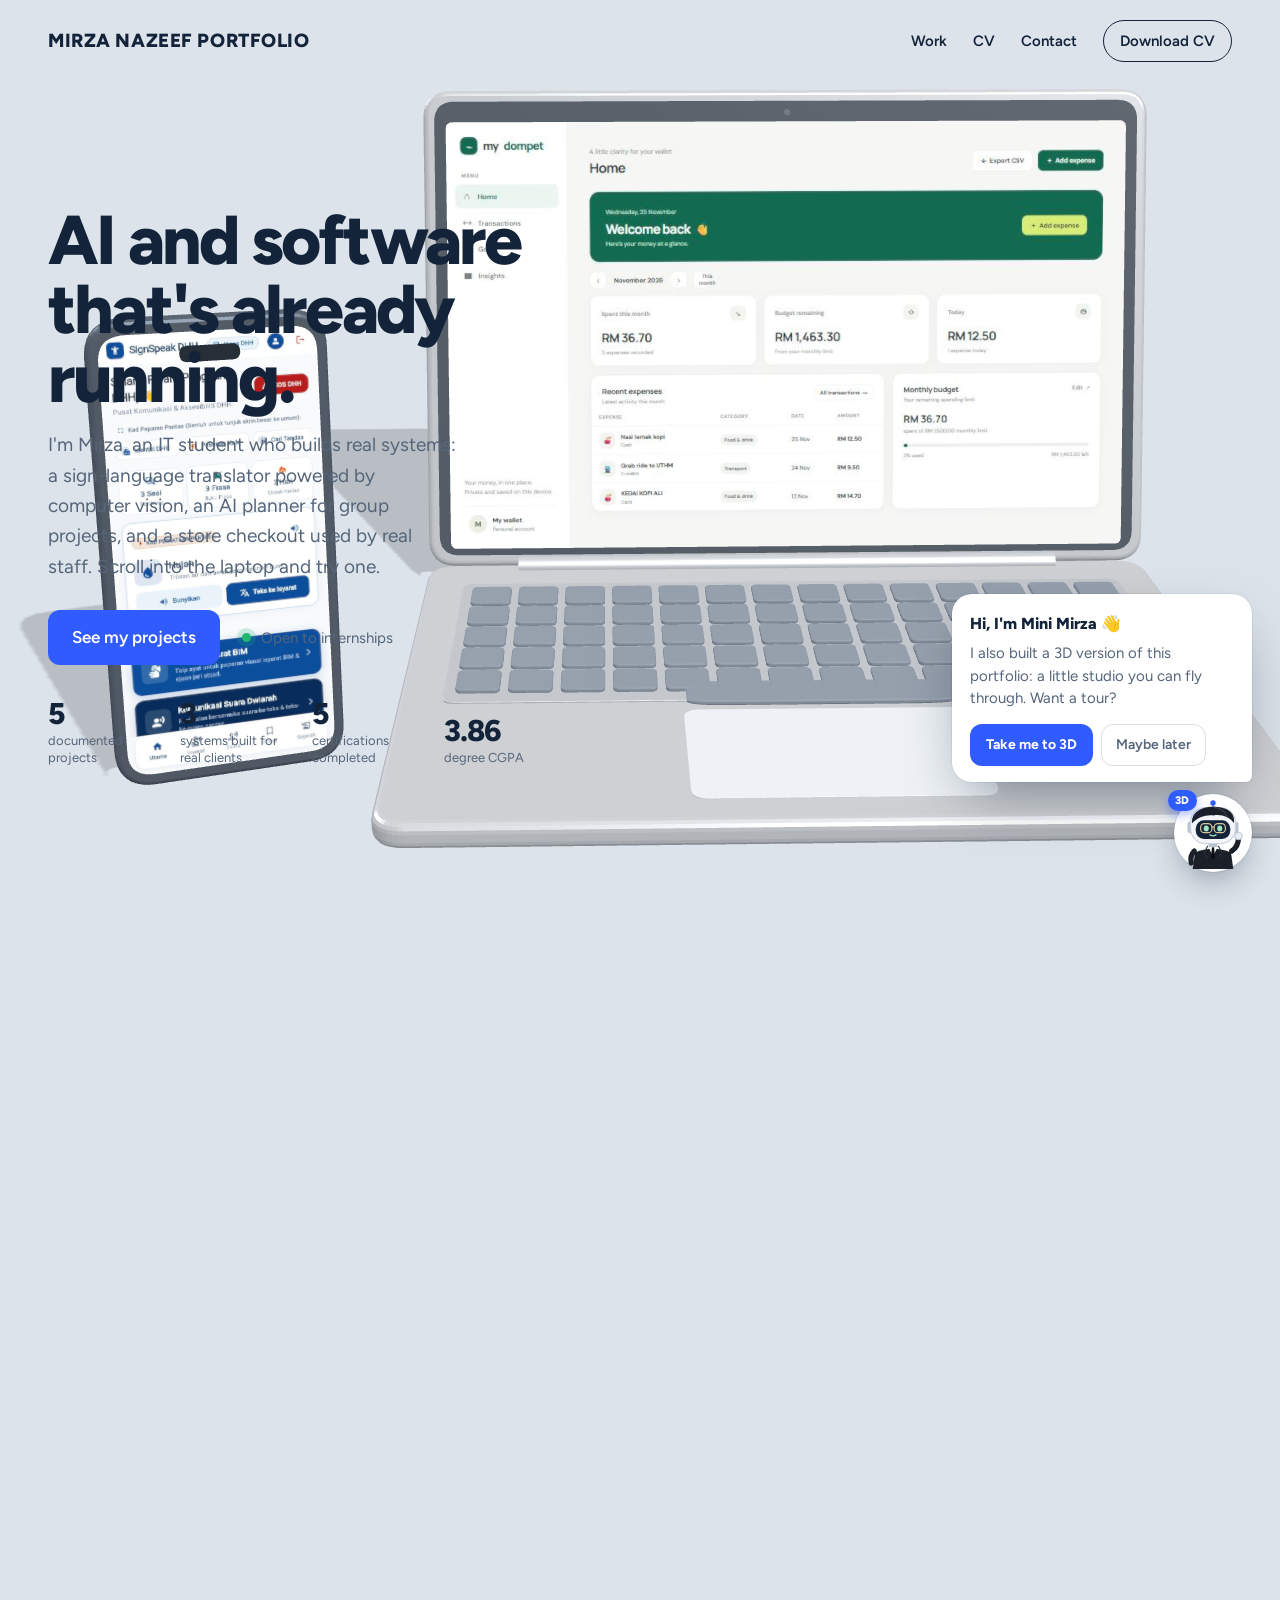
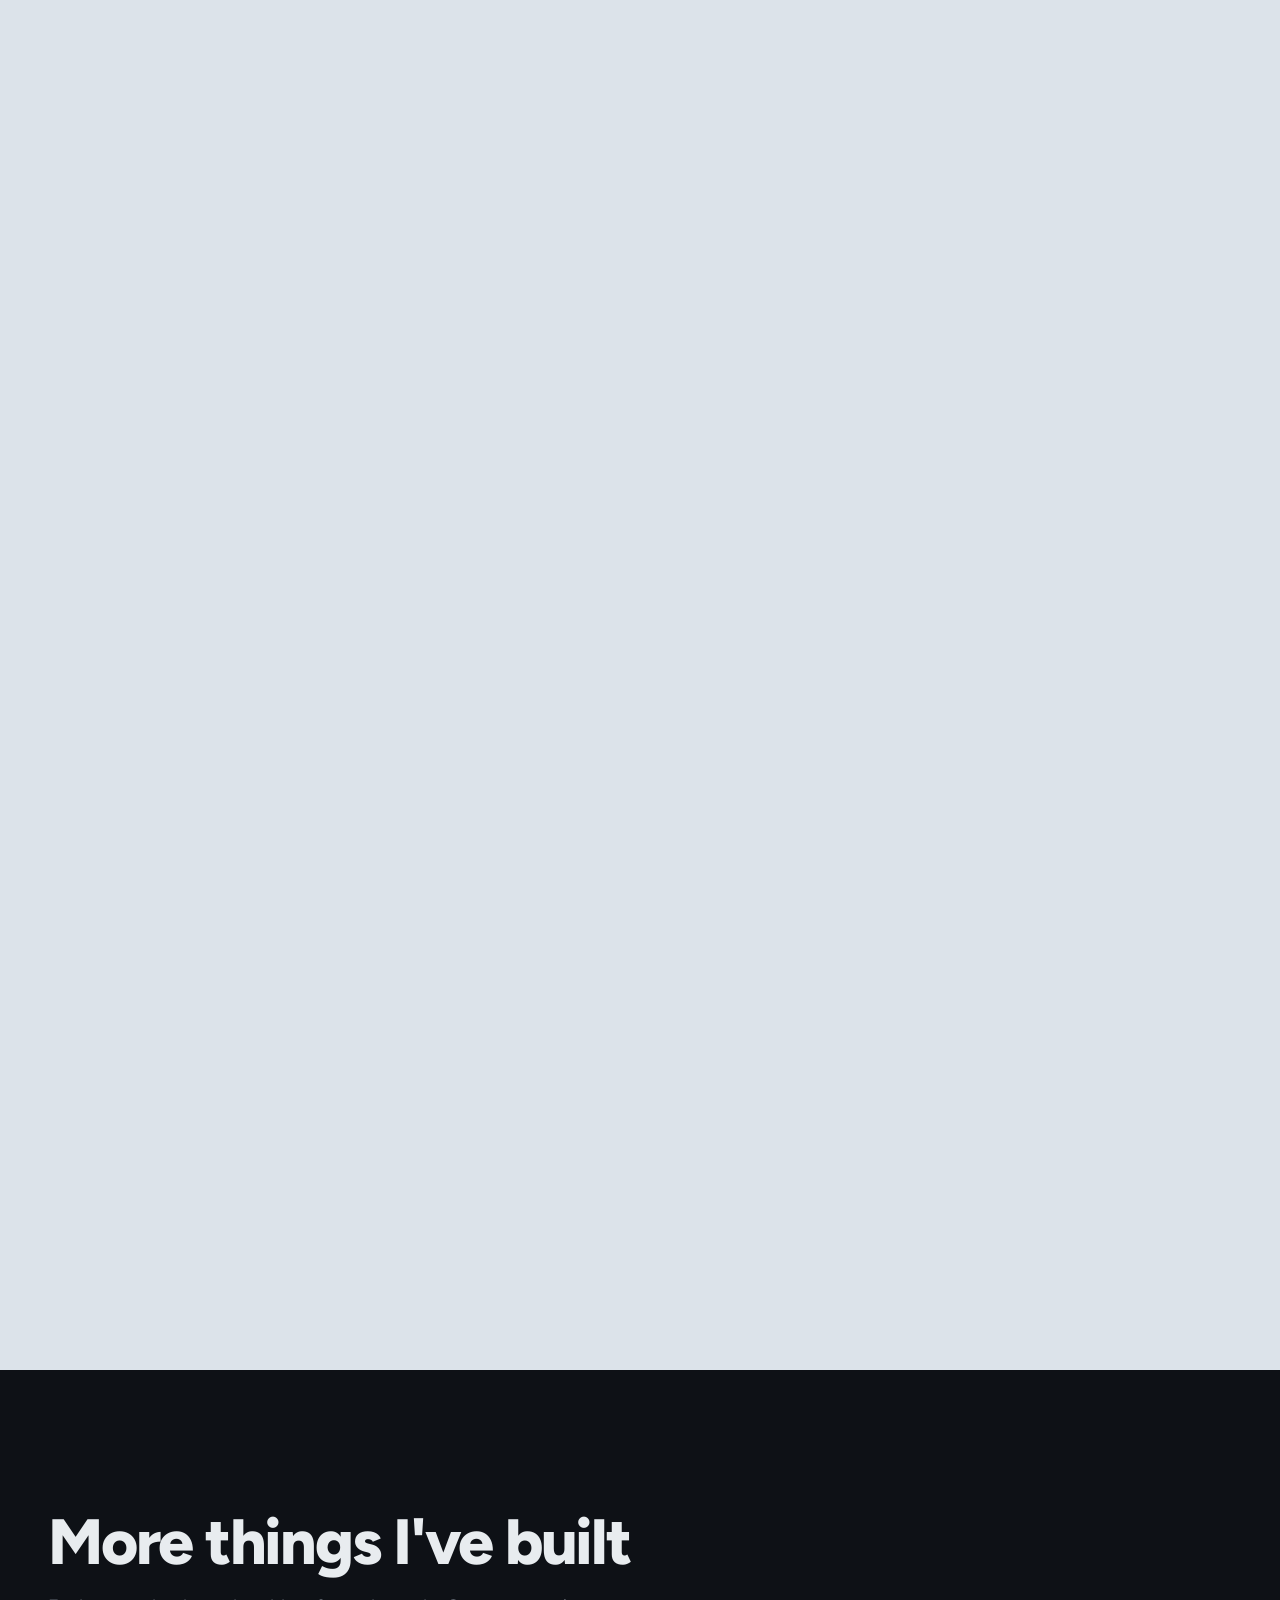
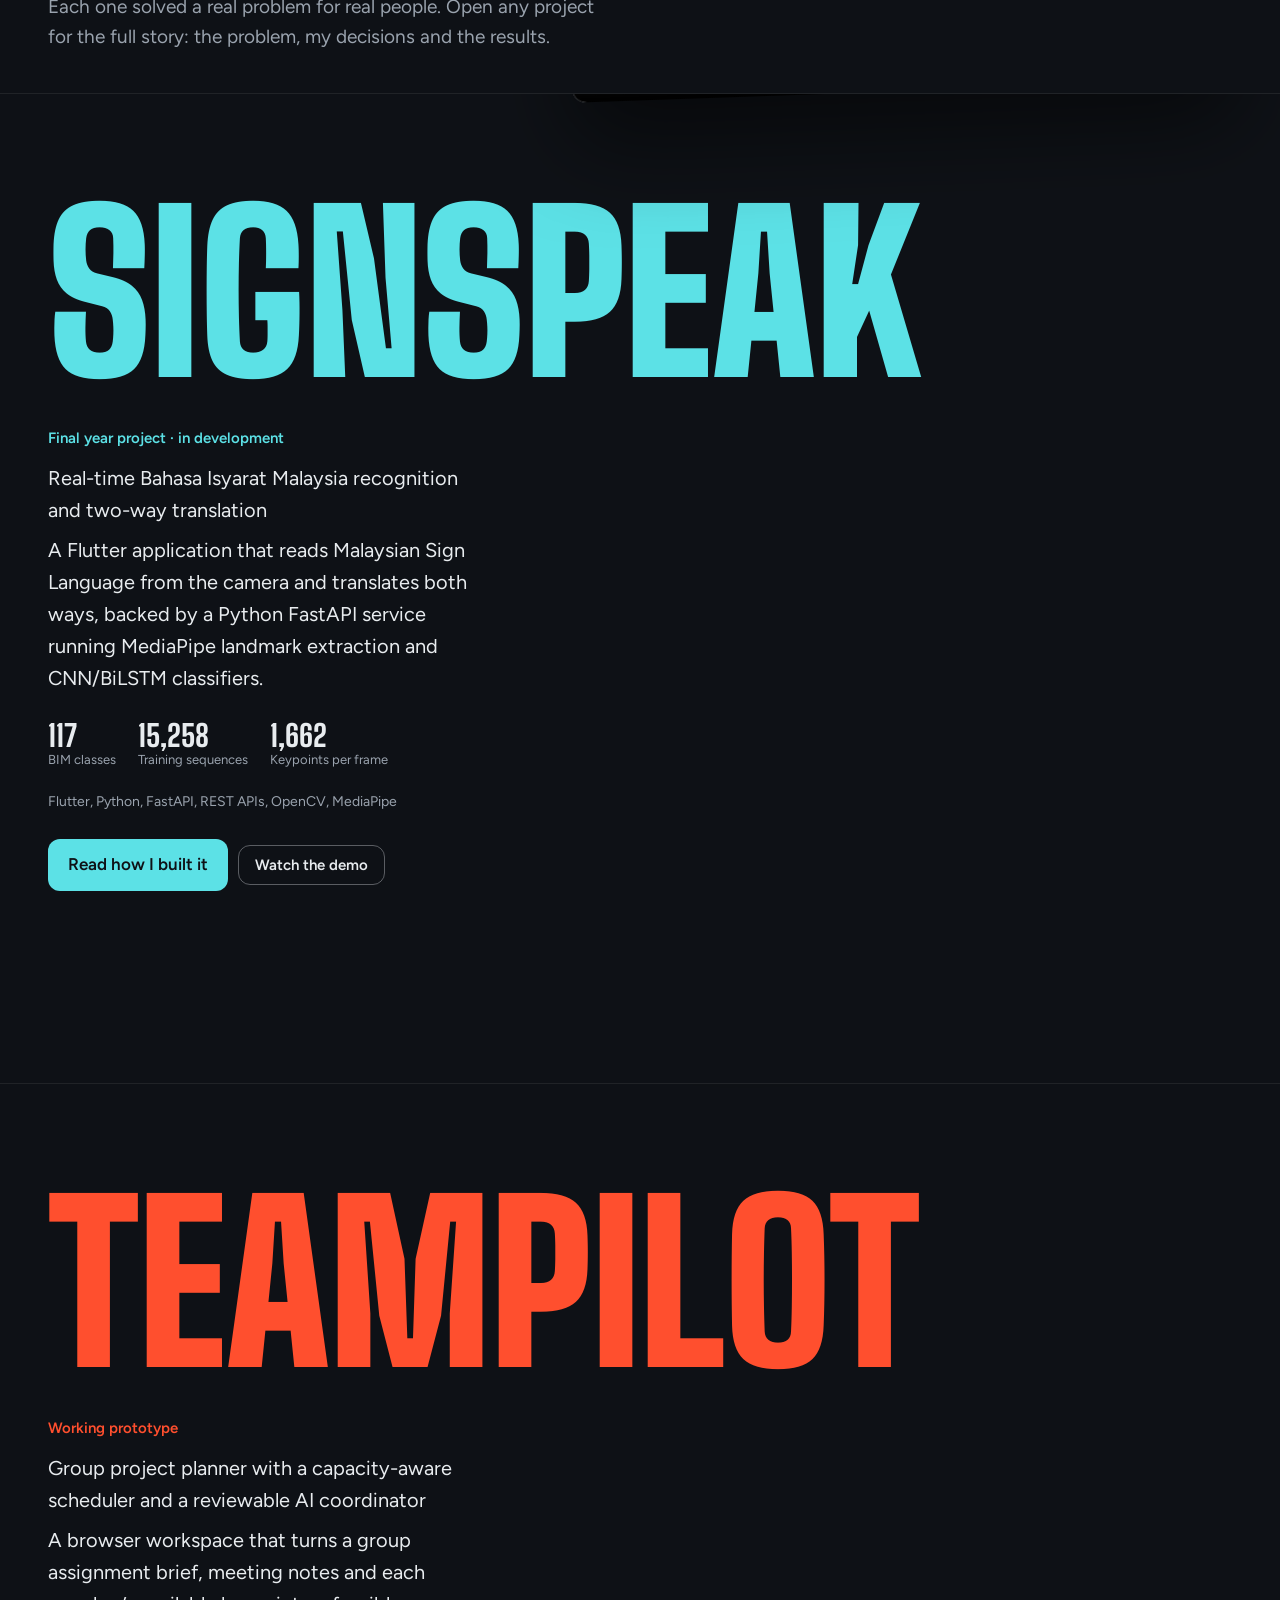
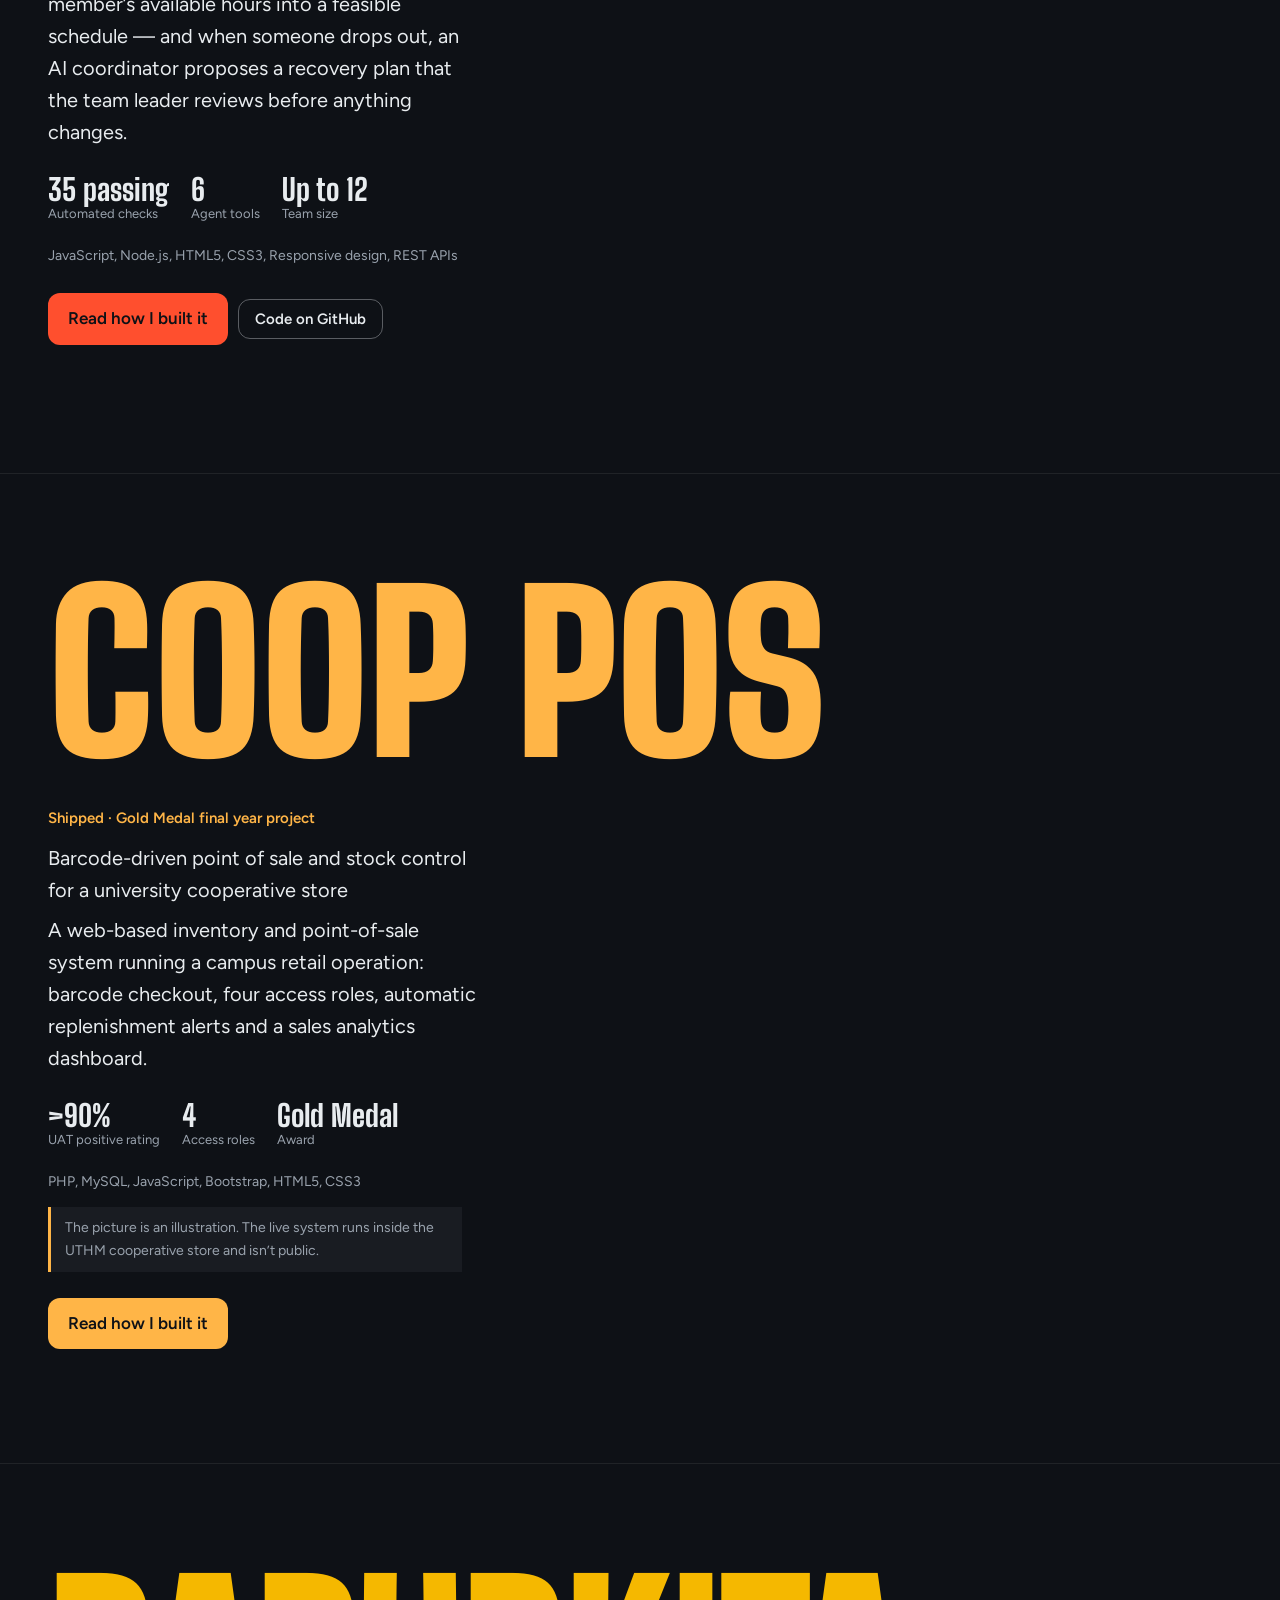
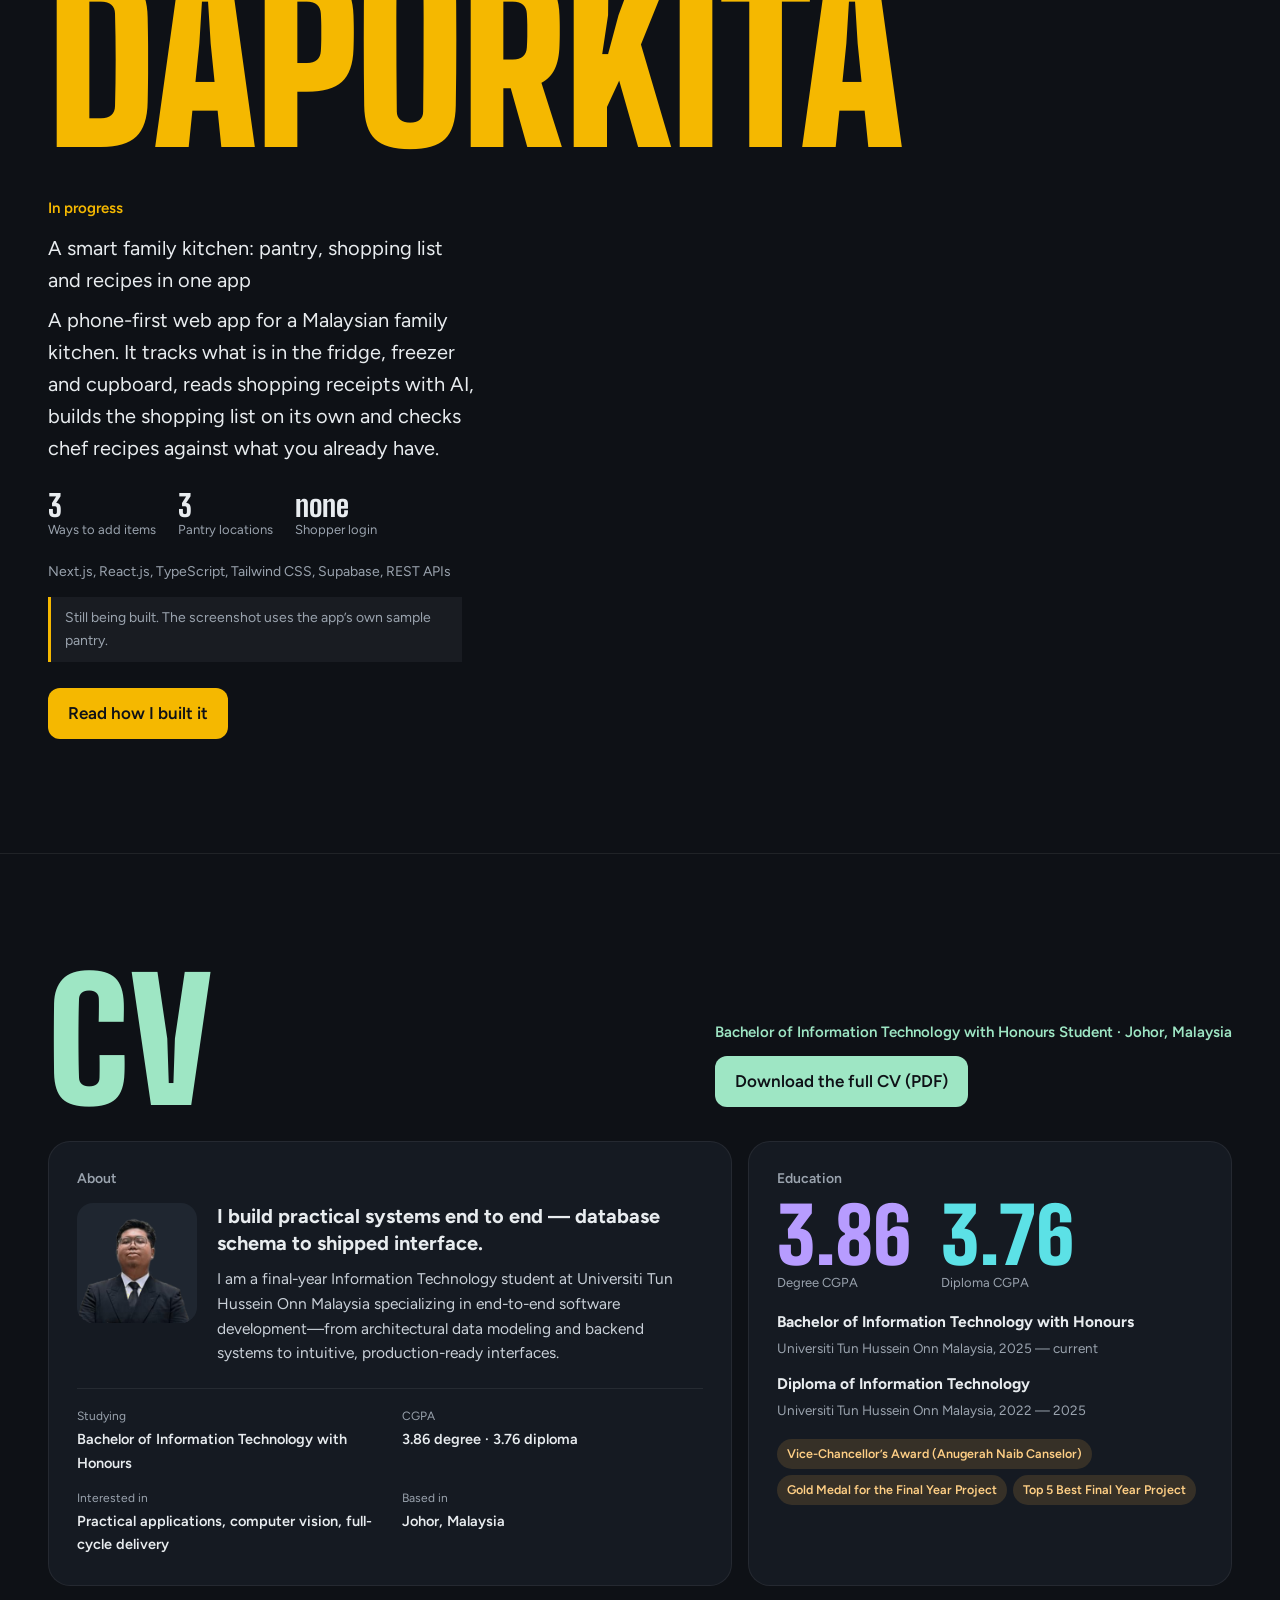
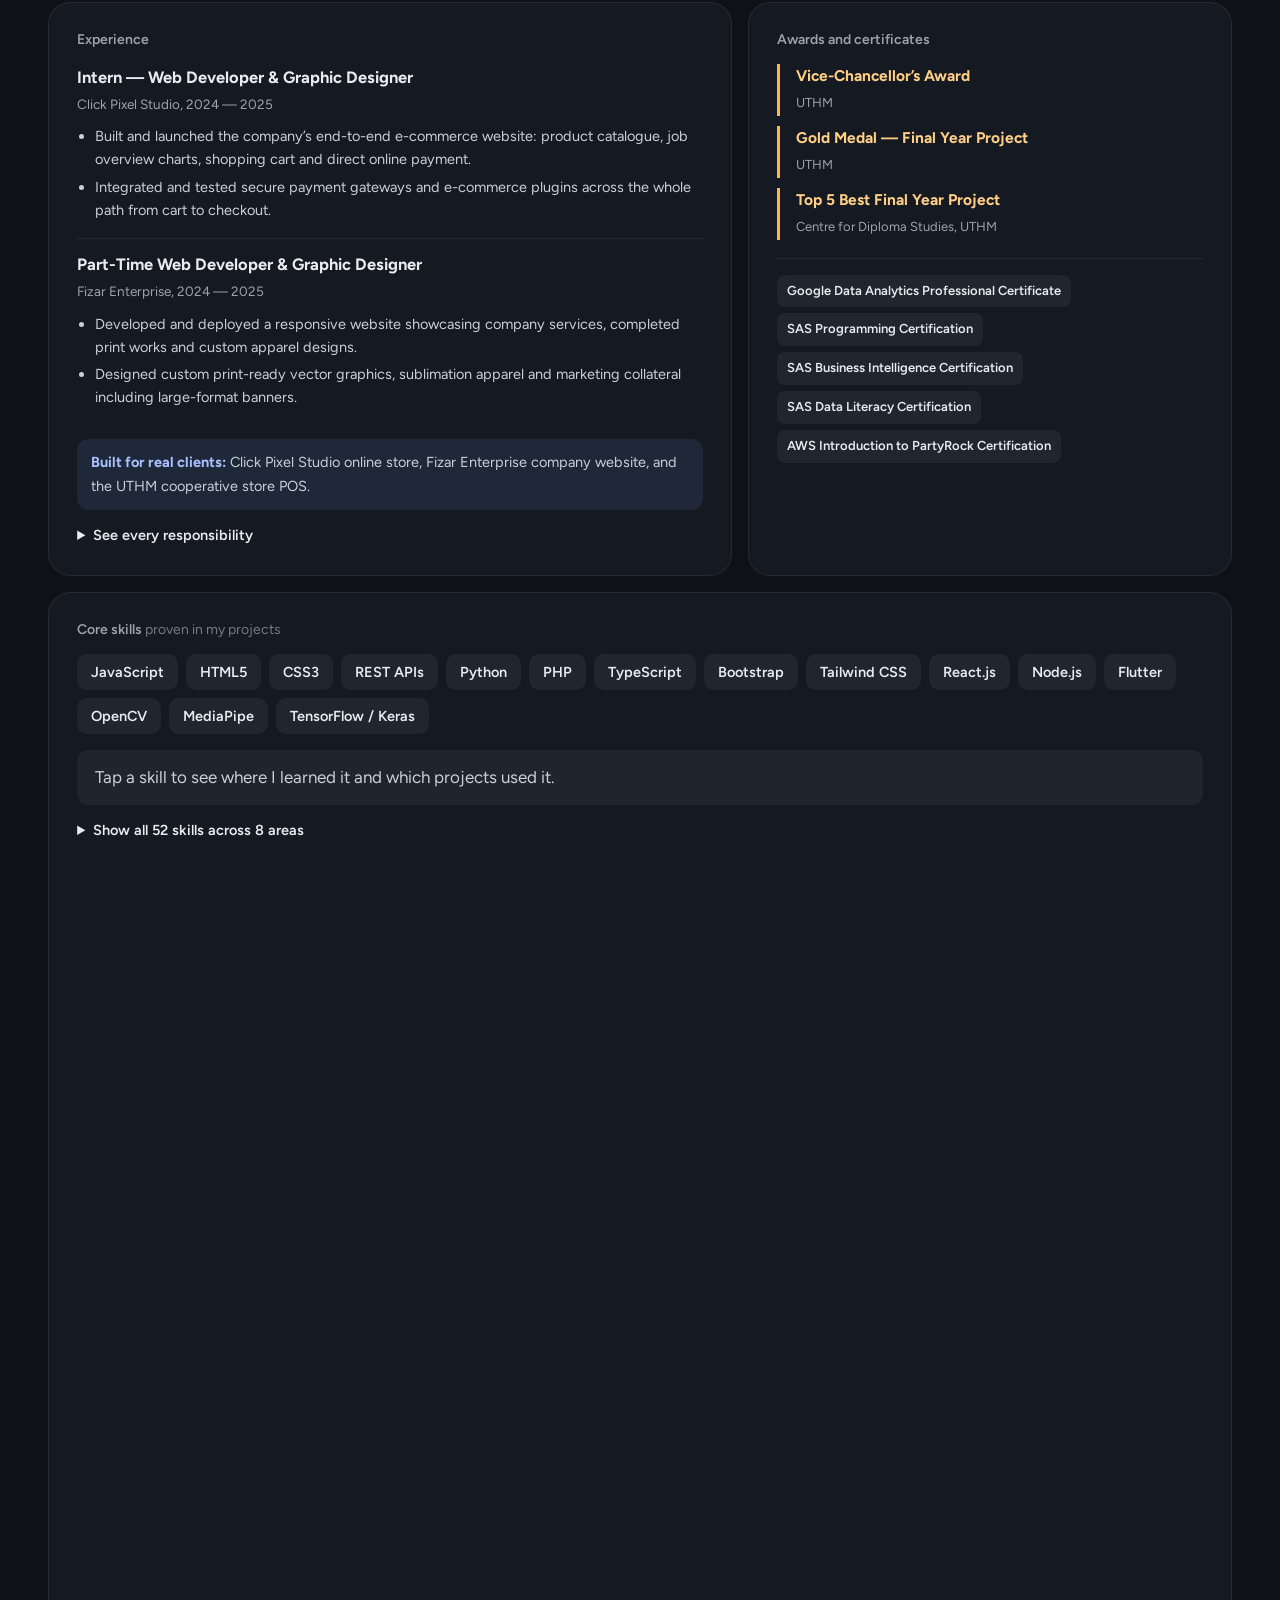
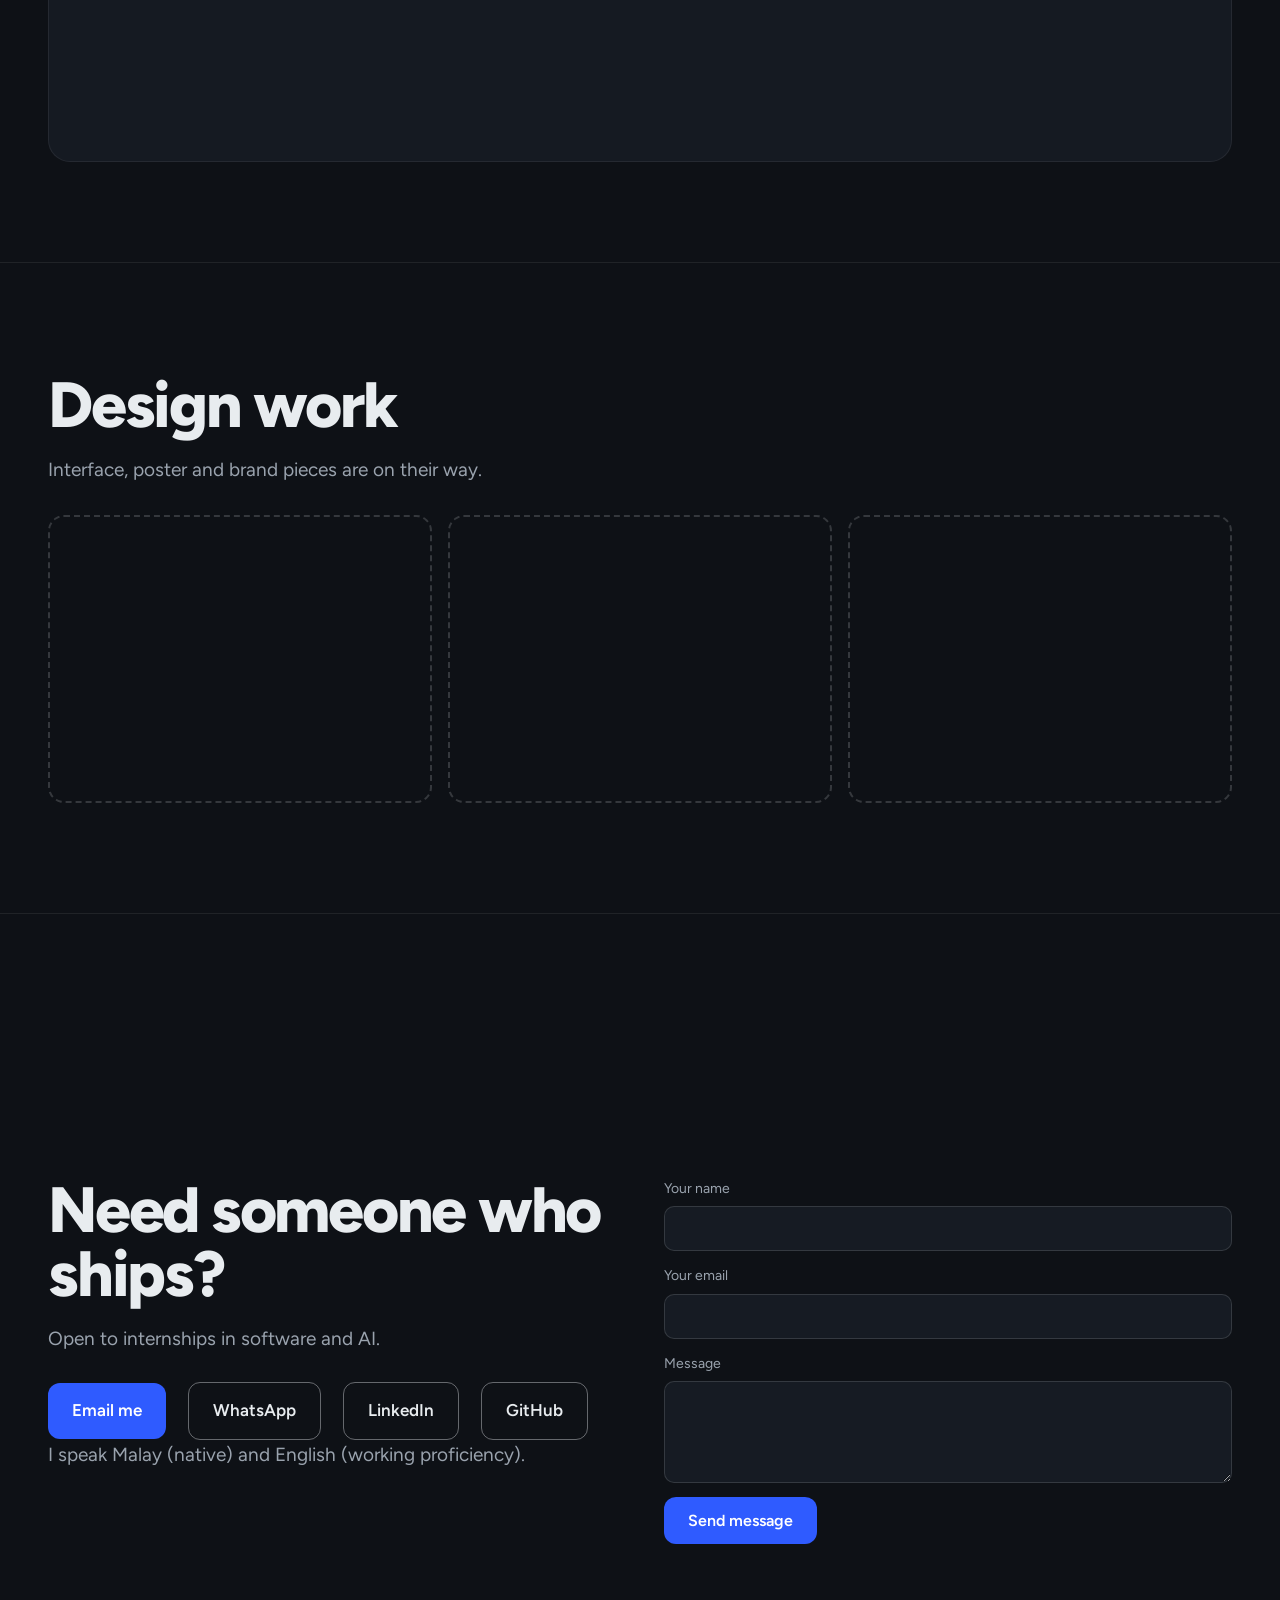
==== commit e9842873: "Studio: tidy phone layout and add Mini Mirza leading back to Classic On phones the Studio top bar is" ====
--- a/index.html
+++ b/index.html
@@ -18,6 +18,7 @@
 <link rel="preconnect" href="https://fonts.gstatic.com" crossorigin>
 <link href="https://fonts.googleapis.com/css2?family=Big+Shoulders+Display:wght@500;800;900&family=Figtree:wght@400;600;800&display=swap" rel="stylesheet">
 <link rel="stylesheet" href="css/home.css">
+<link rel="stylesheet" href="css/guide.css">
 </head>
 <body>
 
--- a/css/home.css
+++ b/css/home.css
@@ -30,7 +30,7 @@
 
 /* desk: a tall pinned stage; scroll drives the camera */
 .desk{height:330vh;position:relative}
-.desk-pin{position:sticky;top:0;height:100vh;overflow:hidden}
+.desk-pin{position:sticky;top:0;height:100vh;height:100dvh;overflow:hidden}
 #stage{position:absolute;inset:0;width:100%;height:100%;display:block}
 .hero-copy{position:absolute;left:clamp(18px,4vw,48px);top:50%;transform:translateY(-50%);max-width:520px;z-index:2;transition:opacity .3s}
 h1{font:800 clamp(44px,5.4vw,76px)/1 var(--body);letter-spacing:-.04em;margin:0 0 18px}
@@ -383,31 +383,3 @@
 .mark{letter-spacing:.03em;white-space:nowrap}
 @media (max-width:760px){ .mark{font-size:13px;white-space:normal;line-height:1.15;max-width:12ch} }
 
-/* ---------------------------------------------------------- Mini Mirza guide
-   A small robot of me, bottom right like a chat launcher, that leads to /studio/ */
-.sr-only{position:absolute;width:1px;height:1px;overflow:hidden;clip:rect(0 0 0 0);white-space:nowrap}
-.guide{position:fixed;right:clamp(14px,2.5vw,28px);bottom:clamp(14px,2.5vw,28px);z-index:40;display:flex;flex-direction:column;align-items:flex-end;gap:12px;font-family:var(--body)}
-.guide-bot{position:relative;width:78px;height:78px;padding:6px 4px 0;border:0;border-radius:50%;background:#fff;cursor:pointer;
-  box-shadow:0 14px 34px -10px rgba(19,35,58,.45),0 0 0 1px rgba(19,35,58,.08);animation:g-bob 3.2s ease-in-out infinite;transition:transform .2s}
-.guide-bot:hover{transform:scale(1.07)}
-.guide-bot svg{width:100%;height:100%;display:block;overflow:visible}
-.guide-tag{position:absolute;top:-4px;left:-6px;font:800 11px/1 var(--body);letter-spacing:.04em;color:#fff;background:var(--cobalt);padding:5px 7px;border-radius:999px;box-shadow:0 4px 10px rgba(47,91,255,.4)}
-.g-light{animation:g-glow 1.8s ease-in-out infinite}
-.g-eyes{transform-origin:40px 38px;animation:g-blink 4.6s infinite}
-.g-arm{transform-origin:65px 68px}
-.guide.wave .g-arm,.guide-bot:hover .g-arm{animation:g-wave .8s ease-in-out 2}
-.guide-bubble{width:min(300px,calc(100vw - 40px));padding:18px 18px 16px;border-radius:20px 20px 6px 20px;background:#fff;color:var(--ink);
-  box-shadow:0 24px 60px -18px rgba(19,35,58,.5),0 0 0 1px rgba(19,35,58,.06);opacity:0;transform:translateY(10px) scale(.96);transform-origin:bottom right;transition:opacity .25s,transform .25s}
-.guide.open .guide-bubble{opacity:1;transform:none}
-.guide-bubble p{margin:0;font-size:15px;line-height:1.5;color:var(--slate)}
-.guide-bubble .guide-title{font-weight:800;font-size:16px;color:var(--ink);margin-bottom:6px}
-.guide-actions{display:flex;gap:8px;margin-top:14px;flex-wrap:wrap}
-.guide-go{font-weight:700;font-size:14px;color:#fff;background:var(--cobalt);padding:10px 16px;border-radius:12px;text-decoration:none}
-.guide-later{font:600 14px var(--body);color:var(--slate);background:none;border:1.5px solid rgba(19,35,58,.15);padding:9px 14px;border-radius:12px;cursor:pointer}
-body.app-open .guide{opacity:0;pointer-events:none;transition:opacity .2s}
-@keyframes g-bob{0%,100%{translate:0 0}50%{translate:0 -5px}}
-@keyframes g-blink{0%,92%,100%{transform:scaleY(1)}95%{transform:scaleY(.1)}}
-@keyframes g-glow{0%,100%{fill:#2F5BFF}50%{fill:#9EE6C4}}
-@keyframes g-wave{0%,100%{transform:rotate(0)}30%{transform:rotate(-18deg)}70%{transform:rotate(12deg)}}
-@media (max-width:760px){ .guide-bot{width:64px;height:64px} }
-@media (prefers-reduced-motion:reduce){ .guide-bot,.g-light,.g-eyes,.g-arm{animation:none!important} }
--- a/css/guide.css
+++ b/css/guide.css
@@ -0,0 +1,30 @@
+/* Mini Mirza, the robot guide shared by the classic homepage and the 3D Studio.
+   Each page supplies its own --ink, --slate and --cobalt colours. */
+/* ---------------------------------------------------------- Mini Mirza guide
+   A small robot of me, bottom right like a chat launcher, that leads between the two versions */
+.sr-only{position:absolute;width:1px;height:1px;overflow:hidden;clip:rect(0 0 0 0);white-space:nowrap}
+.guide{position:fixed;right:clamp(14px,2.5vw,28px);bottom:clamp(14px,2.5vw,28px);z-index:40;display:flex;flex-direction:column;align-items:flex-end;gap:12px;font-family:var(--body,var(--font))}
+.guide-bot{position:relative;width:78px;height:78px;padding:6px 4px 0;border:0;border-radius:50%;background:#fff;cursor:pointer;
+  box-shadow:0 14px 34px -10px rgba(19,35,58,.45),0 0 0 1px rgba(19,35,58,.08);animation:g-bob 3.2s ease-in-out infinite;transition:transform .2s}
+.guide-bot:hover{transform:scale(1.07)}
+.guide-bot svg{width:100%;height:100%;display:block;overflow:visible}
+.guide-tag{position:absolute;top:-4px;left:-6px;font:800 11px/1 var(--body,var(--font));letter-spacing:.04em;color:#fff;background:var(--cobalt);padding:5px 7px;border-radius:999px;box-shadow:0 4px 10px rgba(47,91,255,.4)}
+.g-light{animation:g-glow 1.8s ease-in-out infinite}
+.g-eyes{transform-origin:40px 38px;animation:g-blink 4.6s infinite}
+.g-arm{transform-origin:65px 68px}
+.guide.wave .g-arm,.guide-bot:hover .g-arm{animation:g-wave .8s ease-in-out 2}
+.guide-bubble{width:min(300px,calc(100vw - 40px));padding:18px 18px 16px;border-radius:20px 20px 6px 20px;background:#fff;color:var(--ink);
+  box-shadow:0 24px 60px -18px rgba(19,35,58,.5),0 0 0 1px rgba(19,35,58,.06);opacity:0;transform:translateY(10px) scale(.96);transform-origin:bottom right;transition:opacity .25s,transform .25s}
+.guide.open .guide-bubble{opacity:1;transform:none}
+.guide-bubble p{margin:0;font-size:15px;line-height:1.5;color:var(--slate)}
+.guide-bubble .guide-title{font-weight:800;font-size:16px;color:var(--ink);margin-bottom:6px}
+.guide-actions{display:flex;gap:8px;margin-top:14px;flex-wrap:wrap}
+.guide-go{font-weight:700;font-size:14px;color:#fff;background:var(--cobalt);padding:10px 16px;border-radius:12px;text-decoration:none}
+.guide-later{font:600 14px var(--body,var(--font));color:var(--slate);background:none;border:1.5px solid rgba(19,35,58,.15);padding:9px 14px;border-radius:12px;cursor:pointer}
+body.app-open .guide{opacity:0;pointer-events:none;transition:opacity .2s}
+@keyframes g-bob{0%,100%{translate:0 0}50%{translate:0 -5px}}
+@keyframes g-blink{0%,92%,100%{transform:scaleY(1)}95%{transform:scaleY(.1)}}
+@keyframes g-glow{0%,100%{fill:#2F5BFF}50%{fill:#9EE6C4}}
+@keyframes g-wave{0%,100%{transform:rotate(0)}30%{transform:rotate(-18deg)}70%{transform:rotate(12deg)}}
+@media (max-width:760px){ .guide-bot{width:64px;height:64px} }
+@media (prefers-reduced-motion:reduce){ .guide-bot,.g-light,.g-eyes,.g-arm{animation:none!important} }
